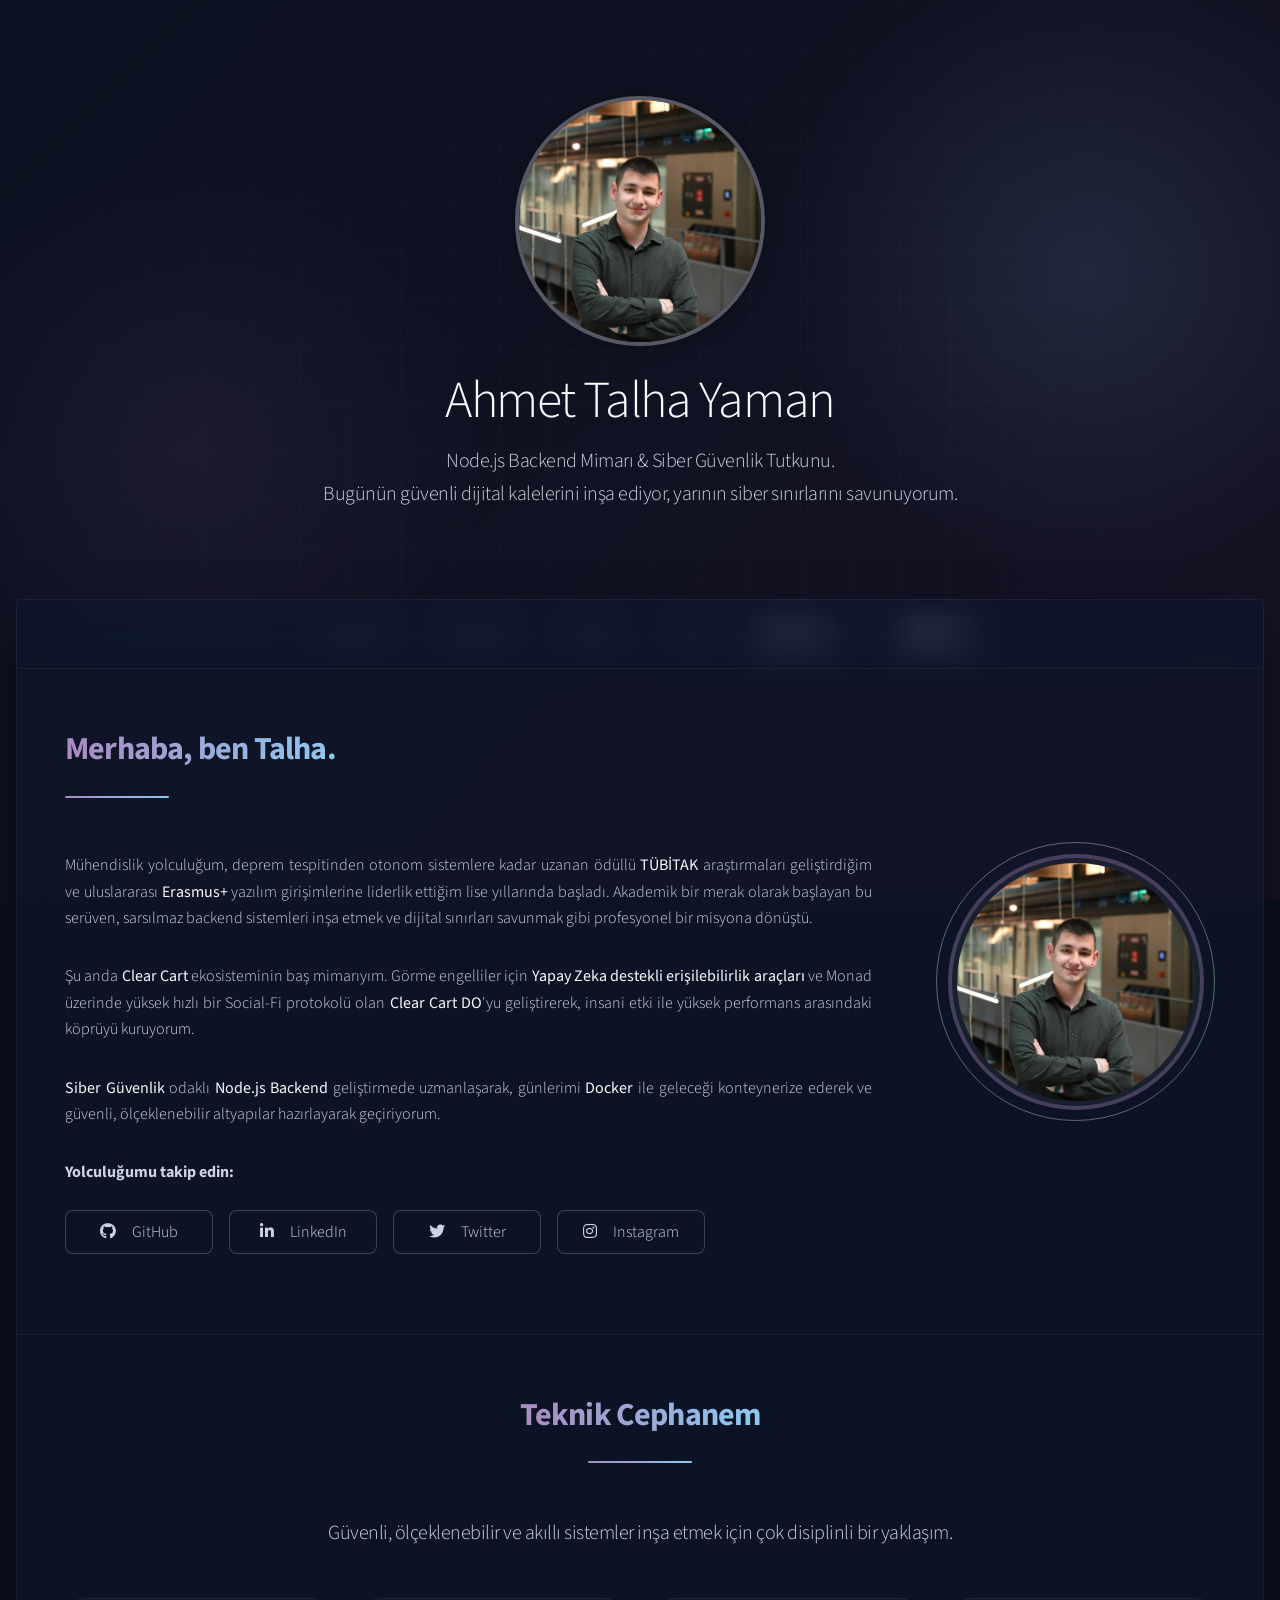
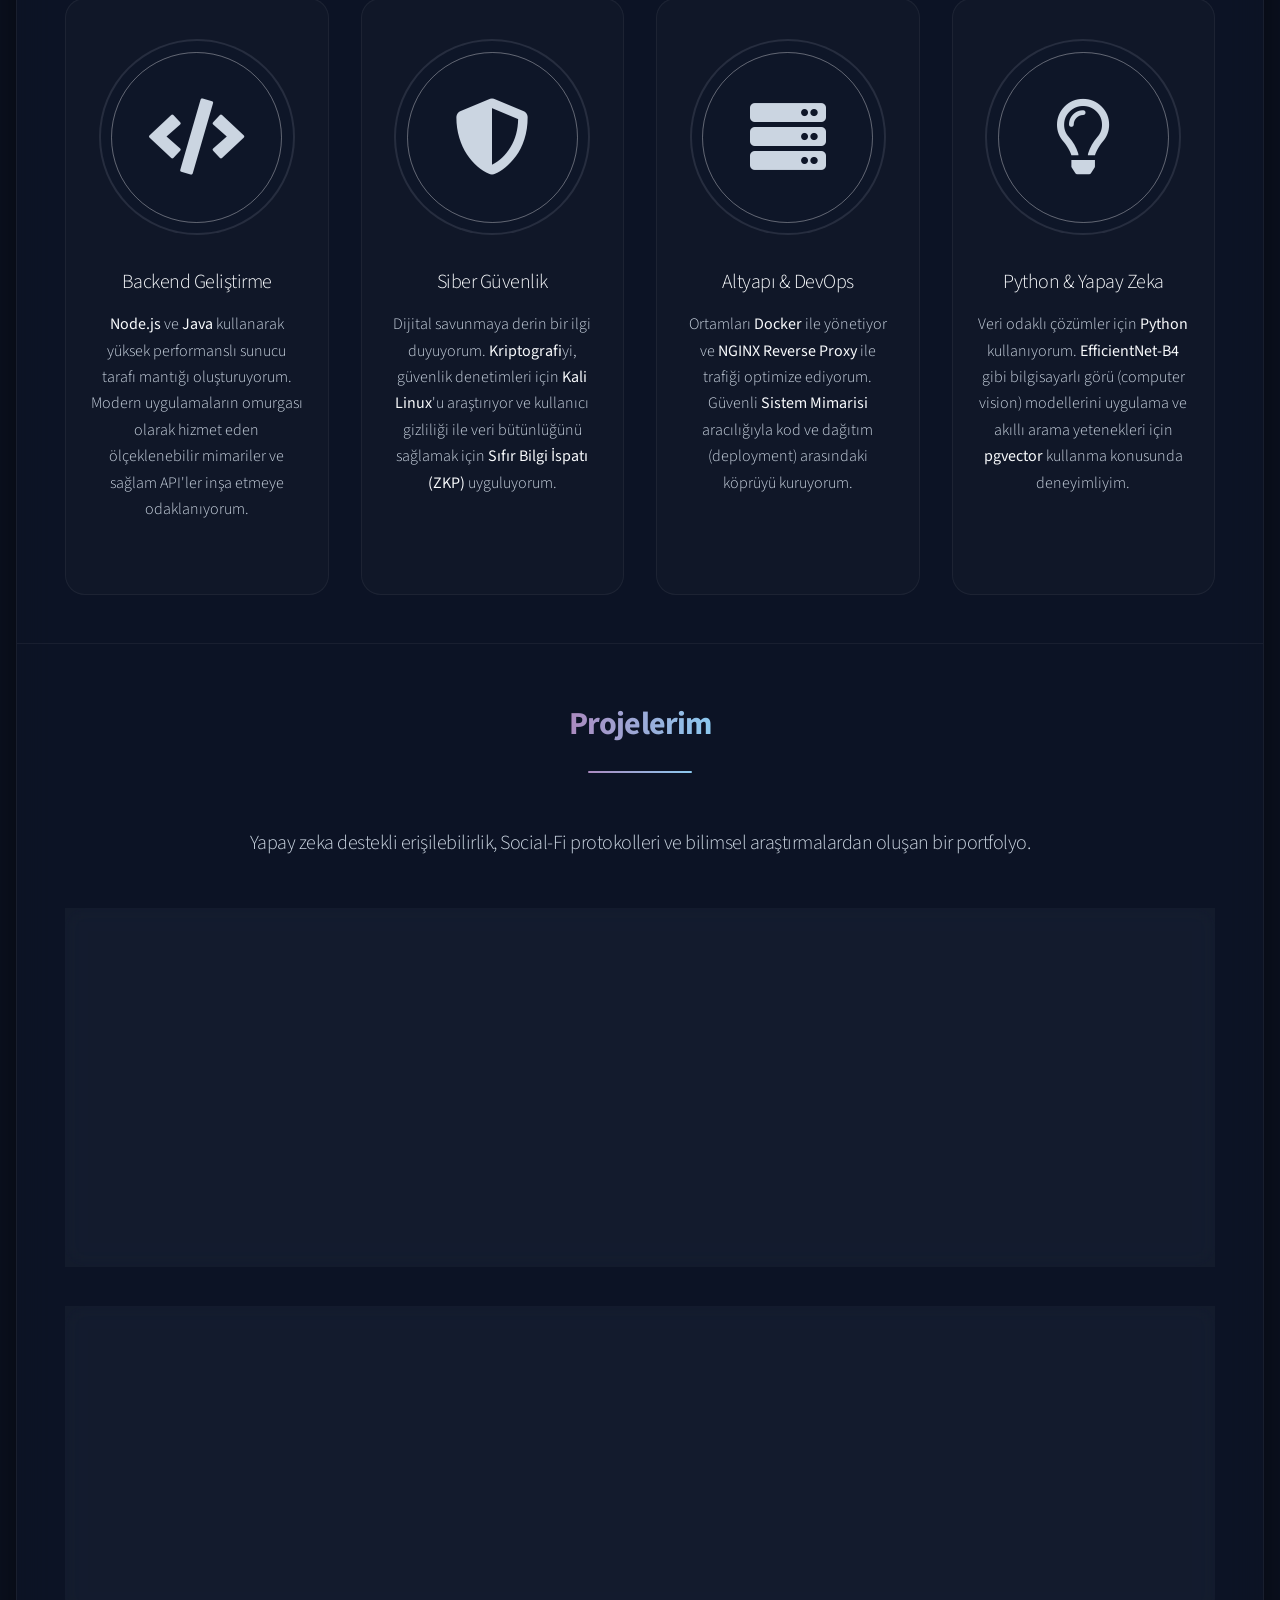
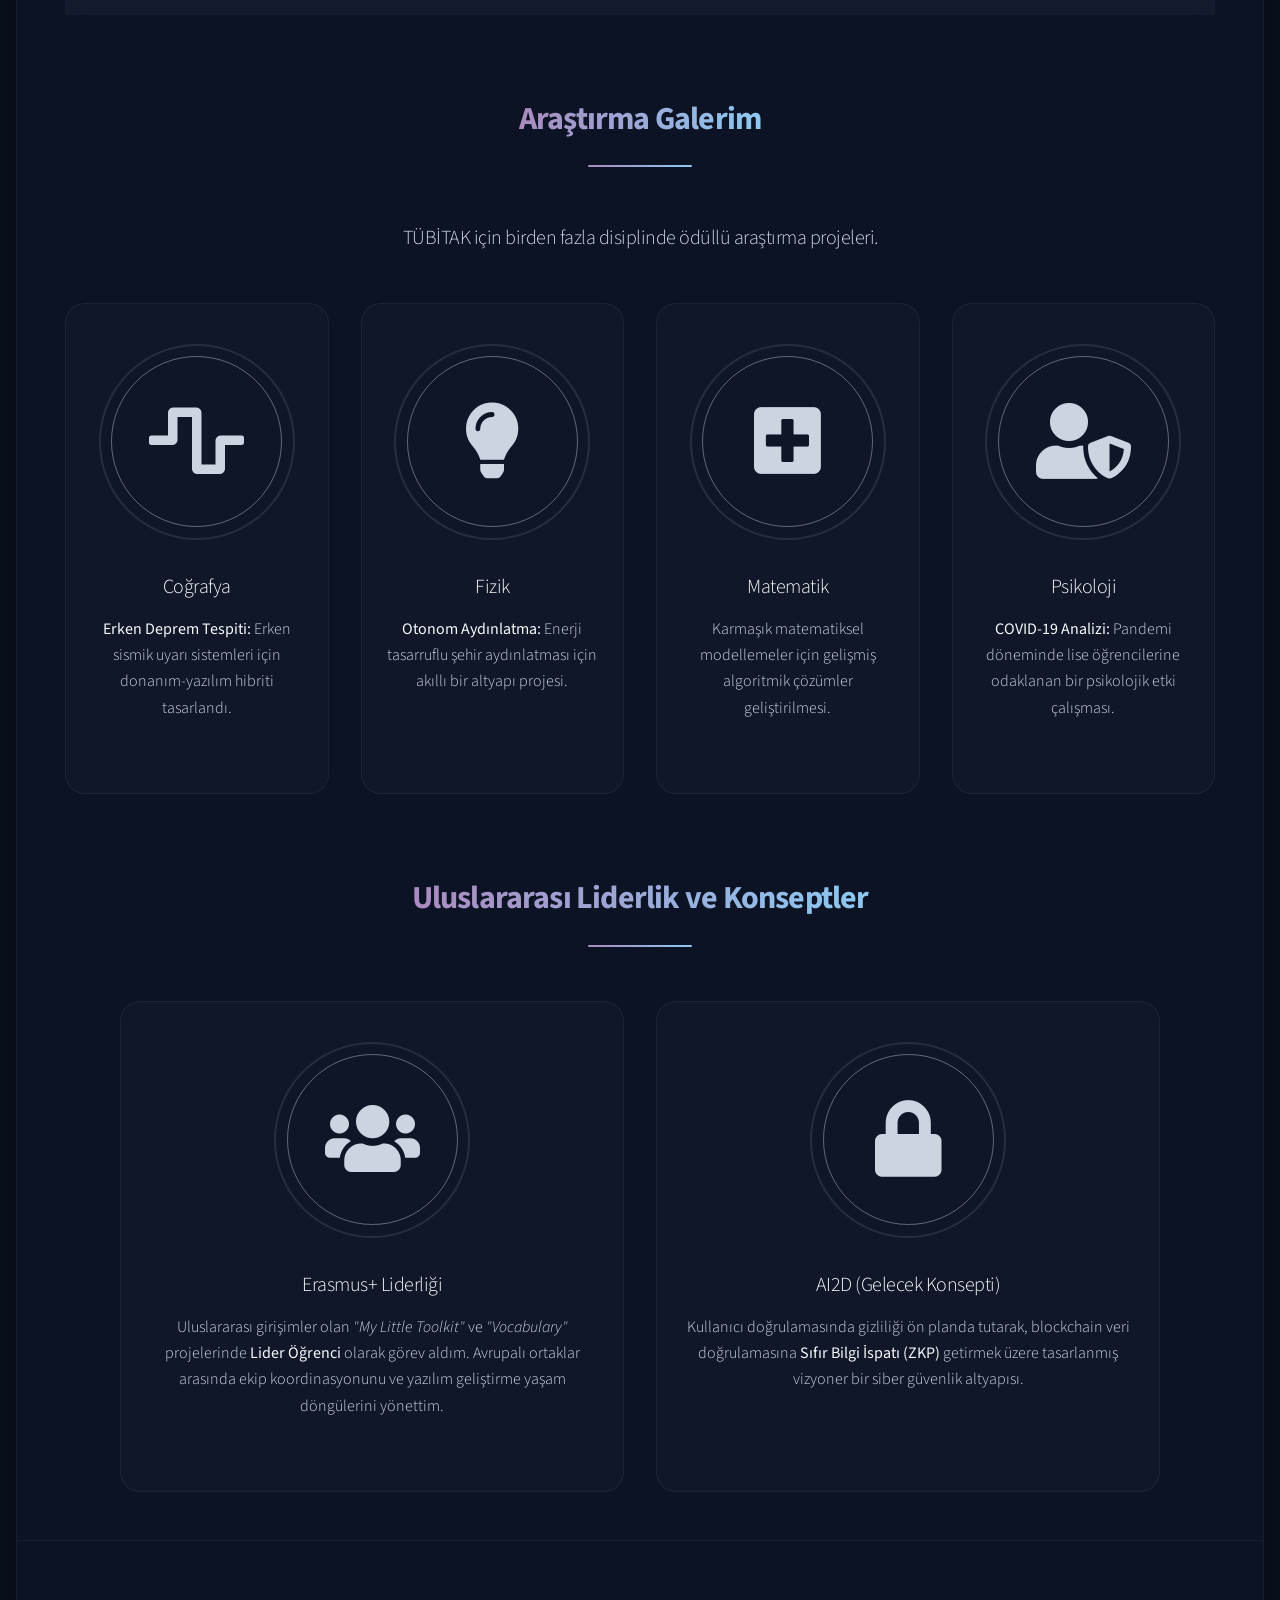
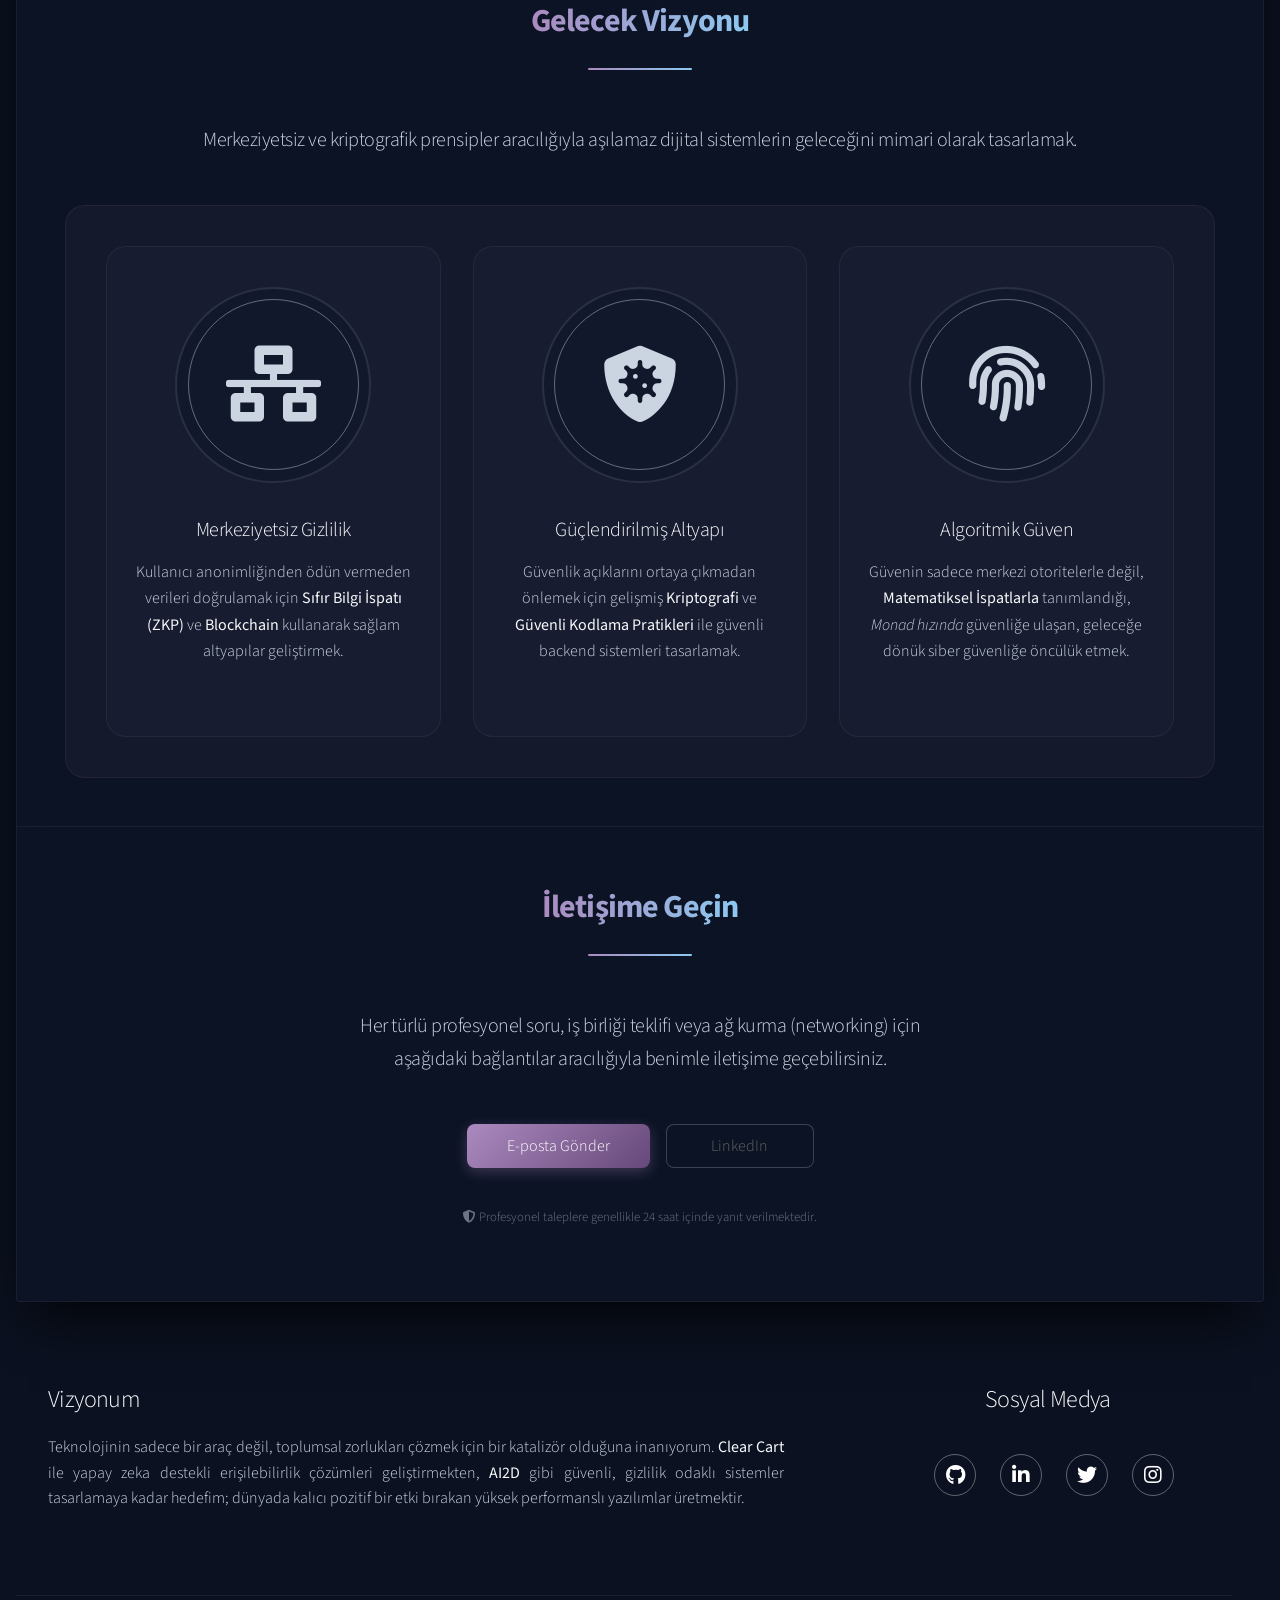
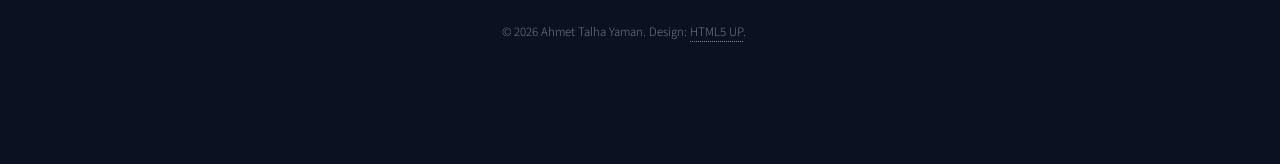
==== tr.html @ fb67709f "add: Added Turkish language option" ====
<!DOCTYPE HTML>
<html>

<head>
    <title>A. Talha Yaman | Developer Portfolyo</title>
    <meta charset="utf-8" />
    <meta name="viewport" content="width=device-width, initial-scale=1, user-scalable=no" />
    <link rel="stylesheet" href="assets/css/main.css" />
    <noscript>
        <link rel="stylesheet" href="assets/css/noscript.css" />
    </noscript>
</head>

<body class="is-preload">

    <div id="wrapper">

        <header id="header" class="alt">
            <span class="logo"><img src="images/header-photo.jpeg" alt="Ahmet Talha Yaman" /></span>
            <h1>Ahmet Talha Yaman</h1>
            <p>Node.js Backend Mimarı & Siber Güvenlik Tutkunu.<br />
                Bugünün güvenli dijital kalelerini inşa ediyor, yarının siber sınırlarını savunuyorum.</p>
        </header>

        <nav id="nav">
            <ul>
                <li><a href="#intro" class="active">Hakkımda</a></li>
                <li><a href="#skills">Yetenekler</a></li>
                <li><a href="#projects">Projeler</a></li>
                <li><a href="#vision">Vizyon</a></li>
                <li><a href="#contact">İletişim</a></li>
                <li class="lang-switch">
                    <a href="index.html" class="lang-btn"><span class="icon solid fa-globe"></span> EN</a>
                </li>
            </ul>
        </nav>

        <div id="main">

            <section id="intro" class="main">
                <div class="spotlight">
                    <div class="content">
                        <header class="major" style="margin-bottom: 0">
                            <h2>Merhaba, ben Talha.</h2>
                        </header>
                        <p>
                            Mühendislik yolculuğum, deprem tespitinden otonom sistemlere kadar uzanan ödüllü
                            <strong>TÜBİTAK</strong> araştırmaları geliştirdiğim ve uluslararası <strong>Erasmus+</strong> yazılım girişimlerine liderlik ettiğim lise yıllarında başladı. Akademik bir merak olarak başlayan bu serüven, sarsılmaz backend sistemleri inşa etmek ve dijital sınırları savunmak gibi profesyonel bir misyona dönüştü.
                        </p>
                        <p>
                            Şu anda <strong>Clear Cart</strong> ekosisteminin baş mimarıyım. Görme engelliler için <strong>Yapay Zeka destekli erişilebilirlik araçları</strong> ve Monad üzerinde yüksek hızlı bir Social-Fi protokolü olan <strong>Clear Cart DO</strong>'yu geliştirerek, insani etki ile yüksek performans arasındaki köprüyü kuruyorum.
                        </p>
                        <p>
                            <strong>Siber Güvenlik</strong> odaklı <strong>Node.js Backend</strong> geliştirmede uzmanlaşarak, günlerimi <strong>Docker</strong> ile geleceği konteynerize ederek ve güvenli, ölçeklenebilir altyapılar hazırlayarak geçiriyorum.
                        </p>
                        <p style="margin-bottom: 1.5em; font-weight: bold;">Yolculuğumu takip edin:</p>
                        <ul class="actions">
                            <li><a href="https://github.com/talhaymn7" class="button icon brands fa-github">GitHub</a>
                            </li>
                            <li><a href="https://www.linkedin.com/in/ahmet-talha-yaman-56221b182/"
                                    class="button icon brands fa-linkedin-in">LinkedIn</a></li>
                            <li><a href="https://x.com/talhaymn_7" class="button icon brands fa-twitter">Twitter</a>
                            </li>
                            <li><a href="https://www.instagram.com/talhaymn_7/"
                                    class="button icon brands fa-instagram">Instagram</a></li>
                        </ul>
                    </div>
                    <span class="image"><img src="images/header-photo.jpeg" alt="Ahmet Talha Yaman" /></span>
                </div>
            </section>

            <section id="skills" class="main special">
                <header class="major">
                    <h2>Teknik Cephanem</h2>
                    <p>Güvenli, ölçeklenebilir ve akıllı sistemler inşa etmek için çok disiplinli bir yaklaşım.</p>
                </header>
                <ul class="features">
                    <li>
                        <span class="icon solid major style1 fa-code"></span>
                        <h3>Backend Geliştirme</h3>
                        <p><strong>Node.js</strong> ve <strong>Java</strong> kullanarak yüksek performanslı sunucu tarafı mantığı oluşturuyorum. Modern uygulamaların omurgası olarak hizmet eden ölçeklenebilir mimariler ve sağlam API'ler inşa etmeye odaklanıyorum.
                        </p>
                    </li>
                    <li>
                        <span class="icon solid major style3 fa-shield-alt"></span>
                        <h3>Siber Güvenlik</h3>
                        <p>Dijital savunmaya derin bir ilgi duyuyorum. <strong>Kriptografi</strong>yi, güvenlik denetimleri için <strong>Kali Linux</strong>'u araştırıyor ve kullanıcı gizliliği ile veri bütünlüğünü sağlamak için <strong>Sıfır Bilgi İspatı (ZKP)</strong> uyguluyorum.</p>
                    </li>
                    <li>
                        <span class="icon solid major style5 fa-server"></span>
                        <h3>Altyapı & DevOps</h3>
                        <p>Ortamları <strong>Docker</strong> ile yönetiyor ve <strong>NGINX Reverse Proxy</strong> ile trafiği optimize ediyorum. Güvenli <strong>Sistem Mimarisi</strong> aracılığıyla kod ve dağıtım (deployment) arasındaki köprüyü kuruyorum.
                        </p>
                    </li>
                    <li>
                        <span class="icon major style2 fa-lightbulb"></span>
                        <h3>Python & Yapay Zeka</h3>
                        <p>Veri odaklı çözümler için <strong>Python</strong> kullanıyorum. <strong>EfficientNet-B4</strong> gibi bilgisayarlı görü (computer vision) modellerini uygulama ve akıllı arama yetenekleri için <strong>pgvector</strong> kullanma konusunda deneyimliyim.
                        </p>
                    </li>
                </ul>
            </section>

            <section id="projects" class="main special">
                <header class="major">
                    <h2>Projelerim</h2>
                    <p>Yapay zeka destekli erişilebilirlik, Social-Fi protokolleri ve bilimsel araştırmalardan oluşan bir portfolyo.</p>
                </header>

                <div
                    style="text-align: left; background: rgba(171, 138, 191, 0.1); padding: 2.5em; border-radius: 20px; margin-bottom: 2.5em; border: 1px solid #ab8abf;">

                    <div style="display: flex; align-items: center; margin-bottom: 1.5em;">
                        <img src="images/clear-cart-logo.png" alt="Clear Cart Logo"
                            style="width: 65px; height: 65px; margin-right: 20px; border-radius: 12px; object-fit: contain;">
                        <h3 style="color: #ab8abf; font-size: 1.8em; margin: 0; line-height: 1.2;">Clear Cart </h3>
                    </div>

                    <p><strong>Bağımsız Alışverişi Güçlendiriyor:</strong> Görme engelliler ve gıda alerjisi olan bireyler için tasarlanmış bir mobil platform. <strong>EfficientNet-B4</strong> ve <strong>pgvector</strong> kullanan Clear Cart, kullanıcıların kameraları aracılığıyla ürünleri tanımlamasına ve alerjenleri gerçek zamanlı olarak tespit etmesine olanak tanır.
                    </p>

                    <p><em>Temel Teknolojiler:</em> Python (Görüntü İşleme Hattı), PostgreSQL (pgvector), WCAG 2.1 Erişilebilirlik Standartları.</p>

                    <ul class="actions">
                        <li>
                            <a href="https://clearcart.com.tr/en" class="button primary small" style="background-color: #ab8abf !important; 
                  color: #ffffff !important; 
                  box-shadow: 0 4px 14px 0 rgba(171, 138, 191, 0.39) !important; 
                  border: none !important; 
                  font-weight: bold !important;">
                                Web Sitesini Ziyaret Et
                            </a>
                        </li>

                        <li>
                            <span class="button small disabled" style="background-color: #67487a !important; 
                     color: #ffffff !important; 
                     opacity: 1 !important; 
                     cursor: default !important; 
                     border: none !important;">
                                MVP Aşamasında
                            </span>
                        </li>
                    </ul>
                </div>

                <div
                    style="text-align: left; background: rgba(140, 201, 240, 0.08); padding: 2.5em; border-radius: 20px; margin-bottom: 3em; border: 1px solid #8cc9f0;">

                    <div style="display: flex; align-items: center; margin-bottom: 1.5em;">
                        <span class="icon solid fa-shopping-cart"
                            style="font-size: 1.8em; color: #8cc9f0; margin-right: 20px;"></span>
                        <h3 style="color: #636363; font-size: 1.6em; margin: 0; line-height: 1.2;">Clear Cart DO
                            (Social-Fi Protokolü)</h3>
                    </div>

                    <p><strong>"Çok Oyunculu" Finans Çözümü:</strong> Grup yemekleri için sipariş protokollerini yeniden tanımlayan bir konsept proje. Gerçek zamanlı senkronizasyon için <strong>Firebase</strong> ve <strong>Node.js</strong> kullanarak, gruptaki her üyenin kendi sepetini yönetmesine ve <strong>Monad hızında</strong> bireysel olarak ödeme yapmasına olanak tanır. Artık hesap bölme derdine son.
                    </p>

                    <ul class="actions special" style="margin-top: 2em;">
                        <li>
                            <span class="button small" style="border-color: #8cc9f0 !important; 
                     color: #ccdde7 !important; 
                     cursor: default !important;
                     box-shadow: none !important;
                     background: #3e1094 !important">
                                Node.js
                            </span>
                        </li>
                        <li>
                            <span class="button small" style="border-color: #8cc9f0 !important; 
                     color: #ccdde7 !important; 
                     cursor: default !important;
                     box-shadow: none !important;
                     background: #3e1094 !important">
                                Firebase
                            </span>
                        </li>
                        <li>
                            <span class="button small" style="border-color: #8cc9f0 !important; 
                   color: #ccdde7 !important; 
                     cursor: default !important;
                     box-shadow: none !important;
                     background: #3e1094 !important">
                                Monad Konsepti
                            </span>
                        </li>
                    </ul>
                </div>

                <header class="major" style="margin-top: 4em;">
                    <h2>Araştırma Galerim</h2>
                    <p>TÜBİTAK için birden fazla disiplinde ödüllü araştırma projeleri.</p>
                </header>
                <ul class="features" style="margin-bottom: 4em;">
                    <li>
                        <span class="icon solid major style1 fa-wave-square"></span>
                        <h3>Coğrafya</h3>
                        <p><strong>Erken Deprem Tespiti:</strong> Erken sismik uyarı sistemleri için donanım-yazılım hibriti tasarlandı.</p>
                    </li>
                    <li>
                        <span class="icon solid major style2 fa-lightbulb"></span>
                        <h3>Fizik</h3>
                        <p><strong>Otonom Aydınlatma:</strong> Enerji tasarruflu şehir aydınlatması için akıllı bir altyapı projesi.</p>
                    </li>
                    <li>
                        <span class="icon solid major style3 fa-plus-square"></span>
                        <h3>Matematik</h3>
                        <p>Karmaşık matematiksel modellemeler için gelişmiş algoritmik çözümler geliştirilmesi.</p>
                    </li>
                    <li>
                        <span class="icon solid major style4 fa-user-shield"></span>
                        <h3>Psikoloji</h3>
                        <p><strong>COVID-19 Analizi:</strong> Pandemi döneminde lise öğrencilerine odaklanan bir psikolojik etki çalışması.</p>
                    </li>
                </ul>

                <header class="major" style="margin-top: 4em; margin-bottom: 0">
                    <h2>Uluslararası Liderlik ve Konseptler</h2>
                </header>

                <ul class="features" id="leadership-grid">
                    <li>
                        <span class="icon solid major style5 fa-users"></span>
                        <h3>Erasmus+ Liderliği</h3>
                        <p style="text-align: justify;">Uluslararası girişimler olan <em>"My Little Toolkit"</em> ve <em>"Vocabulary"</em> projelerinde <strong>Lider Öğrenci</strong> olarak görev aldım. Avrupalı ortaklar arasında ekip koordinasyonunu ve yazılım geliştirme yaşam döngülerini yönettim.</p>
                    </li>

                    <li>
                        <span class="icon solid major style1 fa-lock"></span>
                        <h3>AI2D (Gelecek Konsepti)</h3>
                        <p style="text-align: justify;">Kullanıcı doğrulamasında gizliliği ön planda tutarak, blockchain veri doğrulamasına <strong>Sıfır Bilgi İspatı (ZKP)</strong> getirmek üzere tasarlanmış vizyoner bir siber güvenlik altyapısı.
                        </p>
                    </li>
                </ul>
            </section>

            <section id="vision" class="main special">
                <header class="major">
                    <h2>Gelecek Vizyonu</h2>
                    <p>Merkeziyetsiz ve kriptografik prensipler aracılığıyla aşılamaz dijital sistemlerin geleceğini mimari olarak tasarlamak.</p>
                </header>

                <div
                    style="text-align: center; background: rgba(171, 138, 191, 0.05); padding: 2.5em; border-radius: 20px; border: 1px solid rgba(171, 138, 191, 0.1);">
                    <ul class="features">
                        <li>
                            <span class="icon solid major style1 fa-network-wired"></span>
                            <h3>Merkeziyetsiz Gizlilik</h3>
                            <p>Kullanıcı anonimliğinden ödün vermeden verileri doğrulamak için <strong>Sıfır Bilgi İspatı (ZKP)</strong> ve <strong>Blockchain</strong> kullanarak sağlam altyapılar geliştirmek.
                            </p>
                        </li>

                        <li>
                            <span class="icon solid major style3 fa-shield-virus"></span>
                            <h3>Güçlendirilmiş Altyapı</h3>
                            <p>Güvenlik açıklarını ortaya çıkmadan önlemek için gelişmiş <strong>Kriptografi</strong> ve <strong>Güvenli Kodlama Pratikleri</strong> ile güvenli backend sistemleri tasarlamak.
                            </p>
                        </li>

                        <li>
                            <span class="icon solid major style5 fa-fingerprint"></span>
                            <h3>Algoritmik Güven</h3>
                            <p>Güvenin sadece merkezi otoritelerle değil, <strong>Matematiksel İspatlarla</strong> tanımlandığı, <em>Monad hızında</em> güvenliğe ulaşan, geleceğe dönük siber güvenliğe öncülük etmek.</p>
                        </li>
                    </ul>
                </div>
            </section>


            <section id="contact" class="main special" style="text-align: center;">
                <header class="major">
                    <h2 style="text-align: center;">İletişime Geçin</h2>
                    <p style="text-align: center; margin-left: auto; margin-right: auto; max-width: 800px;">
                        Her türlü profesyonel soru, iş birliği teklifi veya ağ kurma (networking) için <br />
                        aşağıdaki bağlantılar aracılığıyla benimle iletişime geçebilirsiniz.
                    </p>
                </header>

                <footer class="major">
                    <ul class="actions special">
                        <li>
                            <a href="mailto:ahmettalhamyn@gmail.com" class="button primary" style="background-color: #ab8abf !important; 
                          color: #ffffff !important; 
                          box-shadow: 0 4px 14px 0 rgba(171, 138, 191, 0.3) !important; 
                          border: none !important;
                          padding: 0 2.5em !important;">
                                E-posta Gönder
                            </a>
                        </li>
                        <li>
                            <a href="https://linkedin.com/in/ahmet-talha-yaman-56221b182/" class="button"
                                style="padding: 0 2.5em !important; border-color: #636363 !important; color: #636363 !important;">
                                LinkedIn
                            </a>
                        </li>
                    </ul>
                </footer>

                <p style="font-size: 0.8em; margin-top: 3em; opacity: 0.5; text-align: center; width: 100%;">
                    <i class="icon solid fa-shield-alt"></i> Profesyonel taleplere genellikle 24 saat içinde yanıt verilmektedir.
                </p>
            </section>

        </div>

        <footer id="footer"
            style="display: flex; flex-wrap: wrap; justify-content: space-between; align-items: flex-start; padding: 5em 2em 3em 2em; text-align: left;">

            <section style="flex: 2; min-width: 300px; margin-right: 3em; margin-bottom: 2em;">
                <h2 style="text-align: left;">Vizyonum</h2>
                <p style="text-align: justify !important; margin: 0; line-height: 1.6;">
                    Teknolojinin sadece bir araç değil, toplumsal zorlukları çözmek için bir katalizör olduğuna inanıyorum. <strong>Clear Cart</strong> ile yapay zeka destekli erişilebilirlik çözümleri geliştirmekten, <strong>AI2D</strong> gibi güvenli, gizlilik odaklı sistemler tasarlamaya kadar hedefim; dünyada kalıcı pozitif bir etki bırakan yüksek performanslı yazılımlar üretmektir.
                </p>
            </section>

            <section style="flex: 1; min-width: 250px; text-align: center; margin-bottom: 2em;">
                <h2 style="margin-bottom: 1.5em;">Sosyal Medya</h2>
                <ul class="icons"
                    style="display: flex; justify-content: center; padding: 0; list-style: none; margin: 0;">
                    <li style="padding: 0 0.75em;"><a href="https://github.com/talhaymn7"
                            class="icon brands fa-github alt" target="_blank"><span class="label">GitHub</span></a></li>
                    <li style="padding: 0 0.75em;"><a href="https://linkedin.com/in/ahmet-talha-yaman-56221b182/"
                            class="icon brands fa-linkedin-in alt" target="_blank"><span
                                class="label">LinkedIn</span></a></li>
                    <li style="padding: 0 0.75em;"><a href="https://x.com/talhaymn_7" class="icon brands fa-twitter alt"
                            target="_blank"><span class="label">Twitter</span></a></li>
                    <li style="padding: 0 0.75em;"><a href="https://www.instagram.com/talhaymn_7/"
                            class="icon brands fa-instagram alt" target="_blank"><span
                                class="label">Instagram</span></a></li>
                </ul>
            </section>

            <p class="copyright"
                style="width: 100%; text-align: center; margin-top: 4em; border-top: 1px solid rgba(255,255,255,0.1); padding-top: 2em; opacity: 0.6; font-size: 0.8em;">
                &copy; 2026 Ahmet Talha Yaman. Design: <a href="https://html5up.net">HTML5 UP</a>.
            </p>
        </footer>

    </div>

    <script src="assets/js/jquery.min.js"></script>
    <script src="assets/js/jquery.scrollex.min.js"></script>
    <script src="assets/js/jquery.scrolly.min.js"></script>
    <script src="assets/js/browser.min.js"></script>
    <script src="assets/js/breakpoints.min.js"></script>
    <script src="assets/js/util.js"></script>
    <script src="assets/js/main.js"></script>

</body>

</html>
---- assets/css/main.css ----
@import url(fontawesome-all.min.css);
@import 'https://fonts.googleapis.com/css?family=Source+Sans+Pro:300,400';

/*
	Stellar by HTML5 UP
	html5up.net | @ajlkn
	Free for personal and commercial use under the CCA 3.0 license (html5up.net/license)
*/

/* Header Profil Fotoğrafı Düzenlemesi */
#header .logo img {
	width: 250px;
	height: 250px;
	border-radius: 50%;
	object-fit: cover;
	border: 4px solid rgba(255, 255, 255, 0.3);
	box-shadow: 0 0 20px rgba(0, 0, 0, 0.2);
	transition: transform 0.3s ease;
}

#header .logo img:hover {
	transform: scale(1.05);
}

#header .logo {
	background: none !important;
	border: none !important;
	cursor: default;
}

html,
body,
div,
span,
applet,
object,
iframe,
h1,
h2,
h3,
h4,
h5,
h6,
p,
blockquote,
pre,
a,
abbr,
acronym,
address,
big,
cite,
code,
del,
dfn,
em,
img,
ins,
kbd,
q,
s,
samp,
small,
strike,
strong,
sub,
sup,
tt,
var,
b,
u,
i,
center,
dl,
dt,
dd,
ol,
ul,
li,
fieldset,
form,
label,
legend,
table,
caption,
tbody,
tfoot,
thead,
tr,
th,
td,
article,
aside,
canvas,
details,
embed,
figure,
figcaption,
footer,
header,
hgroup,
menu,
nav,
output,
ruby,
section,
summary,
time,
mark,
audio,
video {
	margin: 0;
	padding: 0;
	border: 0;
	font-size: 100%;
	font: inherit;
	vertical-align: baseline;
}

article,
aside,
details,
figcaption,
figure,
footer,
header,
hgroup,
menu,
nav,
section {
	display: block;
}

body {
	line-height: 1;
}

ol,
ul {
	list-style: none;
}

blockquote,
q {
	quotes: none;
}

blockquote:before,
blockquote:after,
q:before,
q:after {
	content: '';
	content: none;
}

table {
	border-collapse: collapse;
	border-spacing: 0;
}

body {
	-webkit-text-size-adjust: none;
}

mark {
	background-color: transparent;
	color: inherit;
}

input::-moz-focus-inner {
	border: 0;
	padding: 0;
}

input,
select,
textarea {
	-moz-appearance: none;
	-webkit-appearance: none;
	-ms-appearance: none;
	appearance: none;
}

@-ms-viewport {
	width: device-width;
}

body {
	-ms-overflow-style: scrollbar;
}

@media screen and (max-width: 480px) {

	html,
	body {
		min-width: 320px;
	}
}

html {
	box-sizing: border-box;
}

*,
*:before,
*:after {
	box-sizing: inherit;
}

body.is-preload *,
body.is-preload *:before,
body.is-preload *:after {
	-moz-animation: none !important;
	-webkit-animation: none !important;
	-ms-animation: none !important;
	animation: none !important;
	-moz-transition: none !important;
	-webkit-transition: none !important;
	-ms-transition: none !important;
	transition: none !important;
}

body,
input,
select,
textarea {
	font-family: "Source Sans Pro", Helvetica, sans-serif;
	font-size: 17pt;
	font-weight: 300;
	line-height: 1.65;
}

@media screen and (max-width: 1680px) {

	body,
	input,
	select,
	textarea {
		font-size: 14pt;
	}
}

@media screen and (max-width: 1280px) {

	body,
	input,
	select,
	textarea {
		font-size: 12pt;
	}
}

@media screen and (max-width: 360px) {

	body,
	input,
	select,
	textarea {
		font-size: 11pt;
	}
}

a {
	-moz-transition: color 0.2s ease, border-bottom 0.2s ease;
	-webkit-transition: color 0.2s ease, border-bottom 0.2s ease;
	-ms-transition: color 0.2s ease, border-bottom 0.2s ease;
	transition: color 0.2s ease, border-bottom 0.2s ease;
	text-decoration: none;
	border-bottom: dotted 1px;
	color: inherit;
}

a:hover {
	border-bottom-color: transparent;
}

strong,
b {
	font-weight: 400;
}

em,
i {
	font-style: italic;
}

p {
	margin: 0 0 2em 0;
}

h1,
h2,
h3,
h4,
h5,
h6 {
	font-weight: 300;
	line-height: 1.5;
	margin: 0 0 0.7em 0;
	letter-spacing: -0.025em;
}

h1 a,
h2 a,
h3 a,
h4 a,
h5 a,
h6 a {
	color: inherit;
	text-decoration: none;
}

h1 {
	font-size: 2.5em;
	line-height: 1.2;
}

h2 {
	font-size: 1.5em;
}

h3 {
	font-size: 1.25em;
}

h4 {
	font-size: 1.1em;
}

h5 {
	font-size: 0.9em;
}

h6 {
	font-size: 0.7em;
}

sub {
	font-size: 0.8em;
	position: relative;
	top: 0.5em;
}

sup {
	font-size: 0.8em;
	position: relative;
	top: -0.5em;
}

blockquote {
	border-left: solid 4px;
	font-style: italic;
	margin: 0 0 2em 0;
	padding: 0.5em 0 0.5em 2em;
}

code {
	border-radius: 8px;
	border: solid 1px;
	font-family: "Courier New", monospace;
	font-size: 0.9em;
	margin: 0 0.25em;
	padding: 0.25em 0.65em;
}

pre {
	-webkit-overflow-scrolling: touch;
	font-family: "Courier New", monospace;
	font-size: 0.9em;
	margin: 0 0 2em 0;
}

pre code {
	display: block;
	line-height: 1.75;
	padding: 1em 1.5em;
	overflow-x: auto;
}

hr {
	border: 0;
	border-bottom: solid 1px;
	margin: 2em 0;
}

hr.major {
	margin: 3em 0;
}

.align-left {
	text-align: left;
}

.align-center {
	text-align: center;
}

.align-right {
	text-align: right;
}

/* Box */
.box {
	border-radius: 8px;
	border: solid;
	margin-bottom: 2em;
	padding: 1.5em;
	border-color: rgba(255, 255, 255, 0.35);
}

.box> :last-child,
.box> :last-child> :last-child,
.box> :last-child> :last-child> :last-child {
	margin-bottom: 0;
}

.box.alt {
	border: 0;
	border-radius: 0;
	padding: 0;
}

/* Button */
input[type="submit"],
input[type="reset"],
input[type="button"],
button,
.button {
	-moz-appearance: none;
	-webkit-appearance: none;
	-ms-appearance: none;
	appearance: none;
	-moz-transition: background-color 0.2s ease-in-out, color 0.2s ease-in-out;
	-webkit-transition: background-color 0.2s ease-in-out, color 0.2s ease-in-out;
	-ms-transition: background-color 0.2s ease-in-out, color 0.2s ease-in-out;
	transition: background-color 0.2s ease-in-out, color 0.2s ease-in-out;
	border-radius: 8px;
	border: 0;
	cursor: pointer;
	display: inline-block;
	font-weight: 300;
	height: 2.75em;
	line-height: 2.75em;
	min-width: 9.25em;
	padding: 0 1.5em;
	text-align: center;
	text-decoration: none;
	white-space: nowrap;
	background-color: transparent;
	box-shadow: inset 0 0 0 1px rgba(255, 255, 255, 0.35);
	color: #ffffff !important;
}

input[type="submit"]:hover,
input[type="reset"]:hover,
input[type="button"]:hover,
button:hover,
.button:hover {
	background-color: rgba(255, 255, 255, 0.075);
}

input[type="submit"]:active,
input[type="reset"]:active,
input[type="button"]:active,
button:active,
.button:active {
	background-color: rgba(255, 255, 255, 0.2);
}

/* Form */
form {
	margin: 0 0 2em 0;
}

label {
	display: block;
	font-size: 0.9em;
	font-weight: 400;
	margin: 0 0 1em 0;
	color: #ffffff;
}

input[type="text"],
input[type="password"],
input[type="email"],
select,
textarea {
	-moz-appearance: none;
	-webkit-appearance: none;
	-ms-appearance: none;
	appearance: none;
	border-radius: 8px;
	border: solid 1px;
	color: inherit;
	display: block;
	outline: 0;
	padding: 0 1em;
	text-decoration: none;
	width: 100%;
	background-color: rgba(255, 255, 255, 0.075);
	border-color: rgba(255, 255, 255, 0.35);
	height: 2.75em;
}

textarea {
	padding: 0.75em 1em;
}

input[type="text"]:focus,
input[type="password"]:focus,
input[type="email"]:focus,
select:focus,
textarea:focus {
	border-color: #8cc9f0;
	box-shadow: 0 0 0 1px #8cc9f0;
}

::-webkit-input-placeholder {
	color: rgba(255, 255, 255, 0.5) !important;
	opacity: 1.0;
}

:-moz-placeholder {
	color: rgba(255, 255, 255, 0.5) !important;
	opacity: 1.0;
}

::-moz-placeholder {
	color: rgba(255, 255, 255, 0.5) !important;
	opacity: 1.0;
}

:-ms-input-placeholder {
	color: rgba(255, 255, 255, 0.5) !important;
	opacity: 1.0;
}

/* Icon */
.icon {
	text-decoration: none;
	border-bottom: none;
	position: relative;
}

.icon:before {
	-moz-osx-font-smoothing: grayscale;
	-webkit-font-smoothing: antialiased;
	display: inline-block;
	font-style: normal;
	font-variant: normal;
	text-rendering: auto;
	line-height: 1;
	text-transform: none !important;
	font-family: 'Font Awesome 5 Free';
	font-weight: 400;
}

.icon>.label {
	display: none;
}

.icon.solid:before {
	font-weight: 900;
}

.icon.brands:before {
	font-family: 'Font Awesome 5 Brands';
}

.icon.major {
	border: solid 1px rgba(255, 255, 255, 0.35);
	display: inline-block;
	border-radius: 100%;
	padding: 0.65em;
	margin: 0 0 2em 0;
	cursor: default;
}

.icon.major:before {
	display: inline-block;
	font-size: 6.25rem;
	width: 2.25em;
	height: 2.25em;
	line-height: 2.2em;
	border-radius: 100%;
	border: solid 1px rgba(255, 255, 255, 0.35);
	text-align: center;
}

@media screen and (max-width: 1680px) {
	.icon.major:before {
		font-size: 5.5rem;
	}
}

@media screen and (max-width: 1280px) {
	.icon.major:before {
		font-size: 4.75rem;
	}
}

.icon.alt {
	display: inline-block;
	border: solid 1px rgba(255, 255, 255, 0.35);
	border-radius: 100%;
	color: #ffffff;
}

.icon.alt:before {
	display: block;
	font-size: 1.25em;
	width: 2em;
	height: 2em;
	text-align: center;
	line-height: 2em;
}

.icon.alt:hover {
	background-color: rgba(255, 255, 255, 0.075);
}

.icon.alt:active {
	background-color: rgba(255, 255, 255, 0.2);
}

/* Image */
.image {
	border-radius: 8px;
	border: 0;
	display: inline-block;
	position: relative;
}

.image img {
	border-radius: 8px;
	display: block;
}

.image.fit {
	display: block;
	margin: 0 0 2em 0;
	width: 100%;
}

.image.fit img {
	width: 100%;
}

.image.main {
	display: block;
	margin: 0 0 3em 0;
	width: 100%;
}

.image.main img {
	width: 100%;
}

/* Actions */
ul.actions {
	display: flex;
	cursor: default;
	list-style: none;
	margin-left: -1em;
	padding-left: 0;
}

ul.actions li {
	padding: 0 0 0 1em;
	vertical-align: middle;
}

ul.actions.special {
	justify-content: center;
	width: 100%;
	margin-left: 0;
}

ul.actions.special li:first-child {
	padding-left: 0;
}

@media screen and (max-width: 480px) {
	ul.actions:not(.fixed) {
		flex-direction: column;
		margin-left: 0;
		width: 100% !important;
	}

	ul.actions:not(.fixed) li {
		padding: 1em 0 0 0;
		text-align: center;
		width: 100%;
	}

	ul.actions:not(.fixed) li:first-child {
		padding-top: 0;
	}

	ul.actions:not(.fixed) li .button {
		width: 100%;
	}
}

/* Icons */
ul.icons {
	cursor: default;
	list-style: none;
	padding-left: 0;
}

ul.icons li {
	display: inline-block;
	padding: 0 0.65em 0 0;
}

ul.icons li:last-child {
	padding-right: 0 !important;
}

/* Section/Article */
section.special,
article.special {
	text-align: center;
}

header.major {
	margin-bottom: 3em;
}

header.major h2 {
	font-size: 2em;
}

header.major h2:after {
	display: block;
	content: '';
	width: 3.25em;
	height: 2px;
	margin: 0.7em 0 1em 0;
	border-radius: 2px;
	background-color: rgba(255, 255, 255, 0.35);
}

section.special header.major h2:after,
article.special header.major h2:after {
	margin-left: auto;
	margin-right: auto;
}

header.major p {
	font-size: 1.25em;
	letter-spacing: -0.025em;
}

footer.major {
	margin-top: 3em;
}

/* Spotlight */
.spotlight {
	display: flex;
	align-items: center;
	margin: 0 0 2em 0;
}

.spotlight .content {
	flex: 1;
}

.spotlight .content> :last-child {
	margin-bottom: 0;
}

.spotlight .content header.major {
	margin: 0 0 2em 0;
}

.spotlight .image {
	display: inline-block;
	margin-left: 4em;
	padding: 0.65em;
	border-radius: 100%;
	border: solid 1px rgba(255, 255, 255, 0.35);
}

.spotlight .image img {
	display: block;
	border-radius: 100%;
	width: 16em;
}

@media screen and (max-width: 980px) {
	.spotlight {
		flex-direction: column-reverse;
		text-align: center;
	}

	.spotlight .content {
		flex: 0 1 auto;
		width: 100%;
	}

	.spotlight .content header.major h2:after {
		margin-left: auto;
		margin-right: auto;
	}

	.spotlight .image {
		flex: 0 1 auto;
		margin-left: 0;
		margin-bottom: 2em;
	}
}

/* Header */
#header {
	padding: 5em 5em 1em 5em;
	text-align: center;
}

#header h1 {
	margin: 0 0 0.25em 0;
}

#header p {
	font-size: 1.25em;
	letter-spacing: -0.025em;
}

#header.alt {
	padding: 7em 5em 4em 5em;
}

#header.alt h1 {
	font-size: 3.25em;
}

#header.alt>* {
	transition: opacity 3s ease;
	transition-delay: 0.5s;
	opacity: 1;
}

#header.alt .logo {
	transition: opacity 1.25s ease, transform 0.5s ease;
	display: block;
	margin: 0 0 1.5em 0;
}

#header.alt .logo img {
	display: block;
	margin: 0 auto;
	max-width: 75%;
}

@media screen and (max-width: 1280px) {
	#header {
		padding: 4em 4em 0.1em 4em;
	}

	#header.alt {
		padding: 6em 4em 3em 4em;
	}
}

@media screen and (max-width: 980px) {
	#header {
		padding: 4em 3em 0.1em 3em;
	}

	#header.alt {
		padding: 5em 3em 2em 3em;
	}
}

@media screen and (max-width: 480px) {
	#header {
		padding: 3em 1.5em 0.1em 1.5em;
	}

	#header.alt {
		padding: 4em 1.5em 1em 1.5em;
	}
}

body.is-preload #header.alt>* {
	opacity: 0;
}

body.is-preload #header.alt .logo {
	transform: scale(0.8) rotate(-30deg);
}

/* Nav */
#nav {
	transition: background-color 0.2s ease, border-top-left-radius 0.2s ease, border-top-right-radius 0.2s ease, padding 0.2s ease;
	position: absolute;
	width: 64em;
	max-width: calc(100% - 4em);
	padding: 1em;
	border-top-left-radius: 0.25em;
	border-top-right-radius: 0.25em;
	cursor: default;
	text-align: center;
}

#nav+#main {
	padding-top: 4.25em;
}

#nav ul {
	margin: 0;
	padding: 0;
	list-style: none;
}

#nav ul li {
	transition: margin 0.2s ease;
	display: inline-block;
	margin: 0 0.35em;
	padding: 0;
	vertical-align: middle;
}

#nav ul li a {
	transition: font-size 0.2s ease;
	display: inline-block;
	height: 2.25em;
	line-height: 2.25em;
	padding: 0 1.25em;
	border: 0;
	border-radius: 8px;
	box-shadow: inset 0 0 0 1px transparent;
}

#nav.alt {
	position: fixed;
	top: 0;
	padding: 0.5em 1em;
	border-top-left-radius: 0;
	border-top-right-radius: 0;
	z-index: 10000;
}

#nav.alt ul li {
	margin: 0 0.175em;
}

#nav.alt ul li a {
	font-size: 0.9em;
}

/* Main */
#main {
	border-radius: 0.25em;
}

#main>.main {
	padding: 5em 5em 3em 5em;
}

@media screen and (max-width: 1280px) {
	#main>.main {
		padding: 4em 4em 2em 4em;
	}
}

@media screen and (max-width: 980px) {
	#main>.main {
		padding: 4em 3em 2em 3em;
	}
}

@media screen and (max-width: 480px) {
	#main>.main {
		padding: 3em 1.5em 1em 1.5em;
	}
}

@media screen and (max-width: 360px) {
	#main {
		border-radius: 0;
	}

	#main>.main {
		padding: 2.5em 1em 0.5em 1em;
	}
}

/* Footer */
#footer {
	display: flex;
	flex-wrap: wrap;
	padding: 5em 5em 3em 5em;
	width: calc(100% + 2em);
	margin: 0 0 3em -2em;
}

#footer>* {
	width: calc(50% - 2em);
	margin-left: 2em;
}

#footer .copyright {
	width: 100%;
	margin: 2.5em 0 2em 0;
	font-size: 0.8em;
	text-align: center;
}

@media screen and (max-width: 1280px) {
	#footer {
		padding: 4em 4em 2em 4em;
	}
}

@media screen and (max-width: 980px) {
	#footer {
		padding: 4em 3em 2em 3em;
		display: block;
		margin: 0 0 3em 0;
		width: 100%;
	}

	#footer>* {
		width: 100%;
		margin-left: 0;
		margin-bottom: 3em;
	}

	#footer .copyright {
		text-align: left;
	}
}

@media screen and (max-width: 480px) {
	#footer {
		padding: 3em 1.5em 1em 1.5em;
	}
}

/* Wrapper */
#wrapper {
	width: 64em;
	max-width: calc(100% - 4em);
	margin: 0 auto;
}

@media screen and (max-width: 480px) {
	#wrapper {
		max-width: calc(100% - 2em);
	}
}

@media screen and (max-width: 360px) {
	#wrapper {
		max-width: 100%;
	}
}


/* ==========================================================================
   ULTIMATE CYBER SECURITY & DEEP TECH THEME OVERRIDE
   ========================================================================== */

/* 1. KUSURSUZ ARKA PLAN VE SİBER IZGARA */
body {
	background-color: #0b1120 !important;
	/* Derin uzay siyahı/laciverti */
	background-image:
		radial-gradient(circle at 15% 50%, rgba(103, 72, 122, 0.15), transparent 25%),
		radial-gradient(circle at 85% 30%, rgba(140, 201, 240, 0.12), transparent 25%),
		linear-gradient(135deg, #0b1120 0%, #161224 100%) !important;
	background-attachment: fixed !important;
	color: #cbd5e1 !important;
}

body::before {
	content: "";
	position: fixed;
	top: 0;
	left: 0;
	width: 100%;
	height: 100%;
	background-image:
		linear-gradient(rgba(255, 255, 255, 0.02) 1px, transparent 1px),
		linear-gradient(90deg, rgba(255, 255, 255, 0.02) 1px, transparent 1px) !important;
	background-size: 50px 50px !important;
	z-index: -1;
	pointer-events: none;
	/* Izgarayı sadece ekranın kenarlarında soluklaştırır, efsane durur */
	mask-image: radial-gradient(circle at center, black 40%, transparent 100%);
	-webkit-mask-image: radial-gradient(circle at center, black 40%, transparent 100%);
}

body.is-preload {
	background-color: #0b1120 !important;
}

/* 2. GLASSMORPHISM (CAM EFEKTİ) - Sitenin Orta Kısmı */
#main {
	background-color: rgba(15, 23, 42, 0.5) !important;
	/* Yarı saydam siber lacivert */
	backdrop-filter: blur(16px) !important;
	/* Arkadaki ızgarayı buğulu gösterir */
	-webkit-backdrop-filter: blur(16px) !important;
	border: 1px solid rgba(255, 255, 255, 0.05) !important;
	box-shadow: 0 25px 50px -12px rgba(0, 0, 0, 0.8) !important;
	color: #cbd5e1 !important;
}

#main>.main {
	border-top: 1px solid rgba(255, 255, 255, 0.05) !important;
}

/* 3. PARLAYAN TİPOGRAFİ (Yazılar) */
h1,
h2,
h3,
h4,
h5,
h6,
strong,
b {
	color: #f8fafc !important;
}

#main p,
#footer p,
.spotlight p,
#vision p,
#contact p {
	text-align: center !important;
}

/* Başlıklara şık bir siber gradient efekti */
header.major h2 {
	background: linear-gradient(90deg, #ab8abf, #8cc9f0);
	-webkit-background-clip: text;
	-webkit-text-fill-color: transparent;
	font-weight: 700 !important;
	display: inline-block;
}

header.major h2:after {
	background-color: rgba(255, 255, 255, 0.1) !important;
	background-image: linear-gradient(90deg, #ab8abf, #8cc9f0) !important;
}

/* 4. MODERN NAVİGASYON (MENÜ) */
#nav {
	background-color: rgba(15, 23, 42, 0.8) !important;
	backdrop-filter: blur(12px) !important;
	-webkit-backdrop-filter: blur(12px) !important;
	border: 1px solid rgba(255, 255, 255, 0.05) !important;
	border-bottom: none !important;
}

#nav ul li a {
	color: #94a3b8 !important;
	transition: all 0.3s ease !important;
}

#nav ul li a.active,
#nav ul li a:hover {
	background-color: rgba(171, 138, 191, 0.15) !important;
	color: #f8fafc !important;
	box-shadow: inset 0 0 0 1px rgba(171, 138, 191, 0.3) !important;
}

/* 5. DİNAMİK VE ORTALANMIŞ PROJE KUTULARI */
#projects div[style*="background"] {
	background: rgba(30, 41, 59, 0.4) !important;
	backdrop-filter: blur(10px) !important;
	border: 1px solid rgba(171, 138, 191, 0.3) !important;
	transition: all 0.4s cubic-bezier(0.175, 0.885, 0.32, 1.275) !important;
	text-align: center !important;
}

#projects div[style*="background"]:hover {
	transform: translateY(-8px) scale(1.01) !important;
	box-shadow: 0 20px 40px rgba(0, 0, 0, 0.5), 0 0 30px rgba(171, 138, 191, 0.15) !important;
	border-color: rgba(171, 138, 191, 0.7) !important;
}

#projects .actions {
	justify-content: center !important;
}

/* 6. KUSURSUZ GRID SİSTEMİ (Masaüstü Taşma ve Mobil Sıkışma Çözümü) */
.features {
    display: grid !important;
    gap: 2em !important; /* Kutular arası boşluk */
    margin: 0 auto !important; /* Grid'in kendisini tam ortaya hizalar */
    width: 100% !important;
    padding: 0 !important;
    box-sizing: border-box !important;
}

.features li {
    width: 100% !important;
    max-width: 100% !important;
    margin: 0 !important;
    background: rgba(255, 255, 255, 0.02) !important;
    border: 1px solid rgba(255, 255, 255, 0.05) !important;
    border-radius: 20px !important;
    padding: 2.5em 1.5em !important;
    text-align: center !important;
    box-sizing: border-box !important;
    transition: all 0.4s cubic-bezier(0.175, 0.885, 0.32, 1.275) !important;
    display: flex !important;
    flex-direction: column !important;
    align-items: center !important;
}

.features li:hover {
    transform: translateY(-10px) !important;
    background: rgba(255, 255, 255, 0.05) !important;
    border-color: rgba(140, 201, 240, 0.4) !important;
    box-shadow: 0 15px 30px rgba(0, 0, 0, 0.4) !important;
}

/* Masaüstü Ekranlar (minmax(0, 1fr) ile kutuların taşması kesin olarak engellenir) */
@media screen and (min-width: 1280px) {
    #skills .features, #projects .features { 
        grid-template-columns: repeat(4, minmax(0, 1fr)) !important; 
    }
    #vision .features { 
        grid-template-columns: repeat(3, minmax(0, 1fr)) !important; 
    }
}

/* Tablet Ekranlar (2'li Sütun) */
@media screen and (max-width: 1279px) and (min-width: 769px) {
    .features { grid-template-columns: repeat(2, minmax(0, 1fr)) !important; }
}

/* Mobil Ekranlar (Tek Sütun - Kutular alt alta ferah ferah dizilir) */
@media screen and (max-width: 768px) {
    .features { 
        grid-template-columns: minmax(0, 1fr) !important; 
        gap: 1.5em !important;
    }
}

/* 7. BUTONLAR VE İKONLAR İÇİN PREMIUM DOKUNUŞLAR */
.button.primary {
	background: linear-gradient(135deg, #ab8abf 0%, #67487a 100%) !important;
	border: none !important;
	box-shadow: 0 4px 15px rgba(171, 138, 191, 0.3) !important;
	transition: all 0.3s ease !important;
}

.button.primary:hover {
	transform: translateY(-3px) !important;
	box-shadow: 0 8px 25px rgba(171, 138, 191, 0.6) !important;
	filter: brightness(1.1);
}

.button {
	color: #cbd5e1 !important;
	box-shadow: inset 0 0 0 1px rgba(255, 255, 255, 0.2) !important;
}

.button:hover {
	background-color: rgba(255, 255, 255, 0.05) !important;
}

.icon.major {
	background: rgba(15, 23, 42, 0.5) !important;
	border: 2px solid rgba(255, 255, 255, 0.1) !important;
}

.features li:hover .icon.major {
	border-color: #8cc9f0 !important;
	color: #8cc9f0 !important;
	text-shadow: 0 0 15px rgba(140, 201, 240, 0.5);
}

/* 8. PROFİL FOTOĞRAFI (TAM DAİRE) */
.spotlight .image img {
	aspect-ratio: 1 / 1 !important;
	object-fit: cover !important;
	border-radius: 50% !important;
	border: 4px solid rgba(171, 138, 191, 0.3) !important;
	padding: 5px !important;
	background: rgba(255, 255, 255, 0.05);
}

/* Mobil Buton Ortalaması */
ul.actions.special {
	justify-content: center !important;
}

/* =======================================================
   MOBİL EKRANLAR İÇİN SIKIŞMAYI ÖNLEYEN KESİN ÇÖZÜM
======================================================= */
@media screen and (max-width: 768px) {

	/* Tüm 4'lü ve 3'lü yapıları alt alta (tek sütun) zorlar */
	#skills .features,
	#projects .features,
	#vision .features {
		display: flex !important;
		flex-direction: column !important;
		align-items: center !important;
		width: 100% !important;
		margin: 0 !important;
		padding: 0 !important;
		gap: 1.5em !important;
		/* Kutular arası boşluk */
	}

	.features li {
		width: 100% !important;
		/* Ekranı tam kaplar, metinler rahatlar */
		max-width: 100% !important;
		margin: 0 !important;
		padding: 2em 1.5em !important;
		display: flex !important;
		flex-direction: column !important;
		align-items: center !important;
		/* İkonu ve başlığı merkeze hizalar */
		text-align: center !important;
	}

	/* İkonların üst hizasını eşitler */
	.features li .icon {
		margin-top: 0 !important;
		margin-bottom: 1em !important;
	}
}

/* Intro kısmındaki metinleri iki yana yasla */
#intro p {
    text-align: justify !important;
    text-justify: inter-word !important;
}

.button.icon::before {
    margin-right: 1em !important;
}

/* --- EKRANI VE KUTULARI YANLAMASINA GENİŞLETME AYARI --- */

/* 1. Sitenin ana iskeletini yanlamasına büyütüyoruz */
#wrapper {
    width: 78em !important; /* Orijinal 64em'den 78em'e çıkardık, site genişledi */
    max-width: calc(100% - 2em) !important;
}

/* 2. Orta bölümün gereksiz yan boşluklarını kısıp alanı kutulara veriyoruz */
#main > .main {
    padding: 5em 3em 3em 3em !important; 
}

/* 3. Kutuların içindeki yazıların kenarlara çok çarpmaması için ince bir ayar */
@media screen and (min-width: 1280px) {
    .features li {
        padding: 2.5em 1.5em !important;
    }
}



/* --- International Leadership İçin Özel 2'li Grid Düzeltmesi --- */
@media screen and (min-width: 769px) {
    /* 4'lü kuralı ezmek için hem id hem de üst id'yi belirtiyoruz */
    #projects #leadership-grid {
        grid-template-columns: repeat(2, minmax(0, 1fr)) !important;
        max-width: 65em !important; /* Kutular çok uzun olmasın, şık dursun diye genişliği sınırladık */
        margin: 0 auto !important; /* Kutuları ekranın tam ortasına kilitler */
    }
}

/* --- NAVBAR (MENÜ) TAM GENİŞLİK VE HİZALAMA FIX --- */
#nav, #nav.alt {
    width: 100% !important;
    max-width: 78em !important; /* Sitenin yeni iskeletiyle tam eşitliyoruz */
    left: 0 !important;
    right: 0 !important;
    margin: 0 auto !important; /* Ekranın tam ortasına kilitler */
    border-radius: 12px 12px 0 0 !important; /* Üst köşelere hafif ve şık bir kavis */
}

/* Mobilde ekran dışına taşmasını engellemek için güvenlik ayarı */
@media screen and (max-width: 768px) {
    #nav, #nav.alt {
        max-width: calc(100% - 2em) !important;
        border-radius: 8px 8px 0 0 !important;
    }
}

/* Proje kutularındaki açıklamaları iki yana yasla (Butonlar ve başlıklar etkilenmez) */
#projects div[style*="background"] p {
    text-align: justify !important;
    text-justify: inter-word !important;
}
/* --- BÖLÜM BAŞLIKLARININ ÜSTÜNDEKİ FAZLA BOŞLUKLARI TIRAŞLAMA --- */

/* Ana bölümlerin (About, Skills, Projects, Contact vb.) üstündeki 5em'lik dev boşluğu 2.5em'e düşürüyoruz */
#main > .main {
    padding-top: 2.5em !important; 
}

/* Sayfa içindeki alt başlıkların üstünde kalan fazladan boşlukları da kısıp daha kompakt yapıyoruz */
header.major {
    padding-top: 1em !important;
}

/* --- LANGUAGE SWITCHER (DİL SEÇENEĞİ BUTONU) --- */
.lang-switch {
    margin-left: 1.5em !important;
    border-left: 1px solid rgba(255, 255, 255, 0.1); /* Menüyle buton arasına ince bir çizgi çeker */
    padding-left: 1.5em !important;
}

.lang-btn {
    background: rgba(171, 138, 191, 0.2) !important;
    border: 1px solid rgba(171, 138, 191, 0.5) !important;
    color: #f8fafc !important;
    border-radius: 20px !important;
    padding: 0 1.2em !important;
    display: flex !important;
    align-items: center !important;
    gap: 0.5em; /* İkon ile yazı arasını açar */
}

.lang-btn:hover {
    background: rgba(171, 138, 191, 0.5) !important;
    transform: translateY(-2px);
}

/* Mobilde dil butonunun alt kata şık bir şekilde inmesi için */
@media screen and (max-width: 768px) {
    .lang-switch {
        margin-left: 0 !important;
        border-left: none;
        border-top: 1px solid rgba(255, 255, 255, 0.1); /* Çizgiyi üste alır */
        padding-left: 0 !important;
        padding-top: 0.5em !important;
        margin-top: 0.5em !important;
    }
}
---- assets/css/noscript.css ----
/*
	Stellar by HTML5 UP
	html5up.net | @ajlkn
	Free for personal and commercial use under the CCA 3.0 license (html5up.net/license)
*/

/* Header */

	body.is-preload #header.alt > * {
		opacity: 1;
	}

	body.is-preload #header.alt .logo {
		-moz-transform: none;
		-webkit-transform: none;
		-ms-transform: none;
		transform: none;
	}
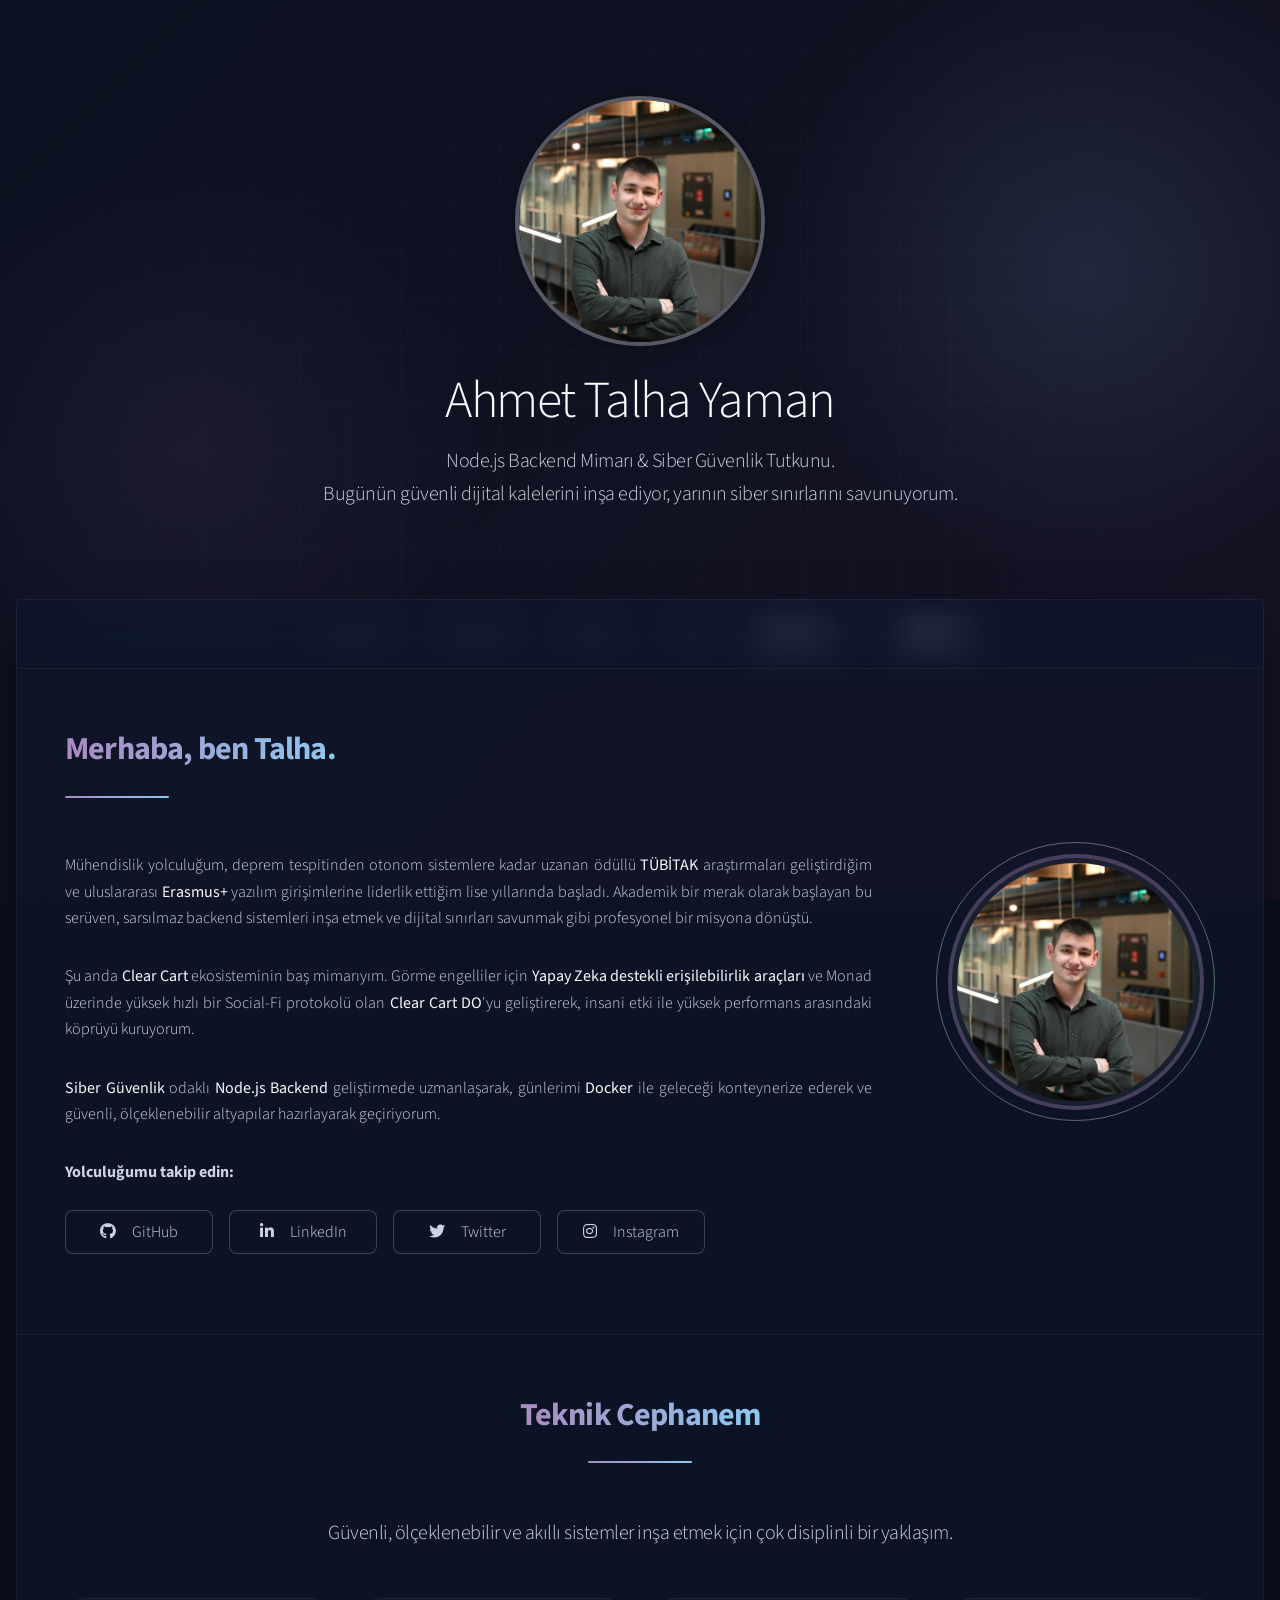
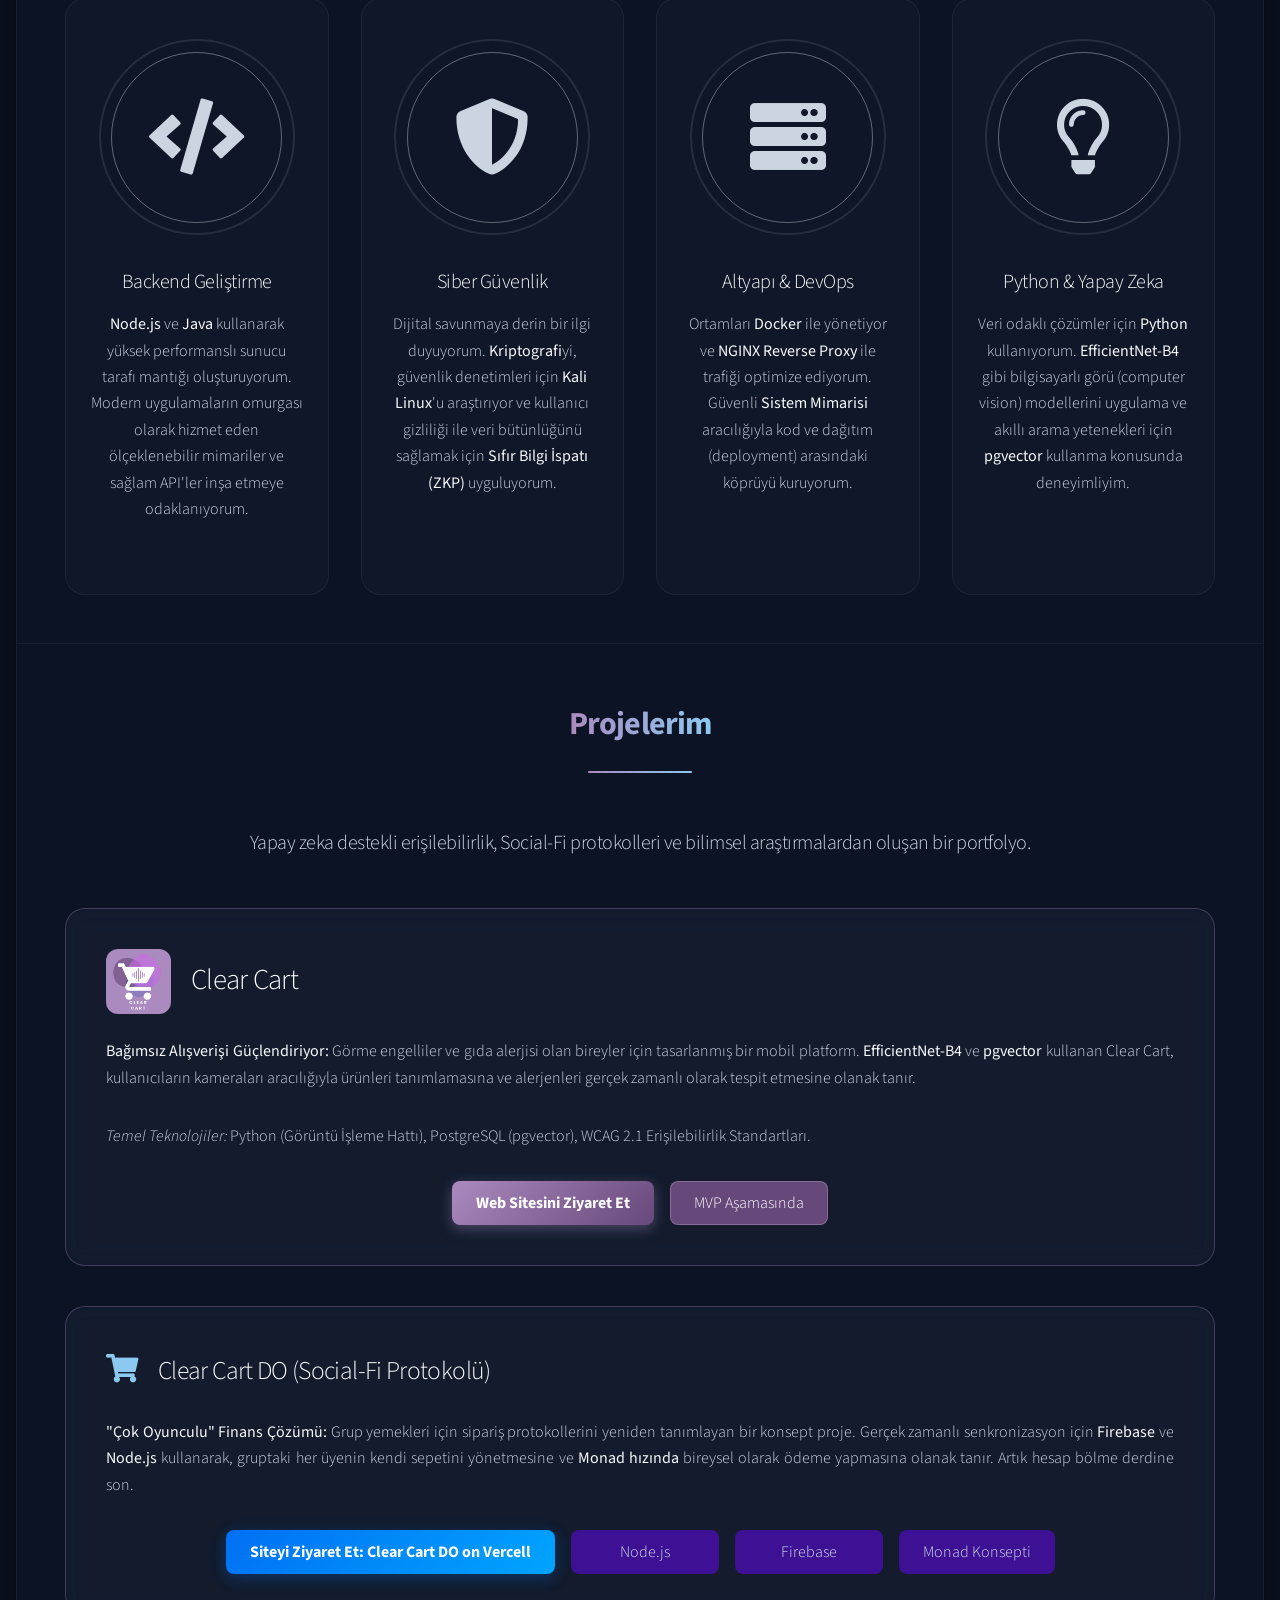
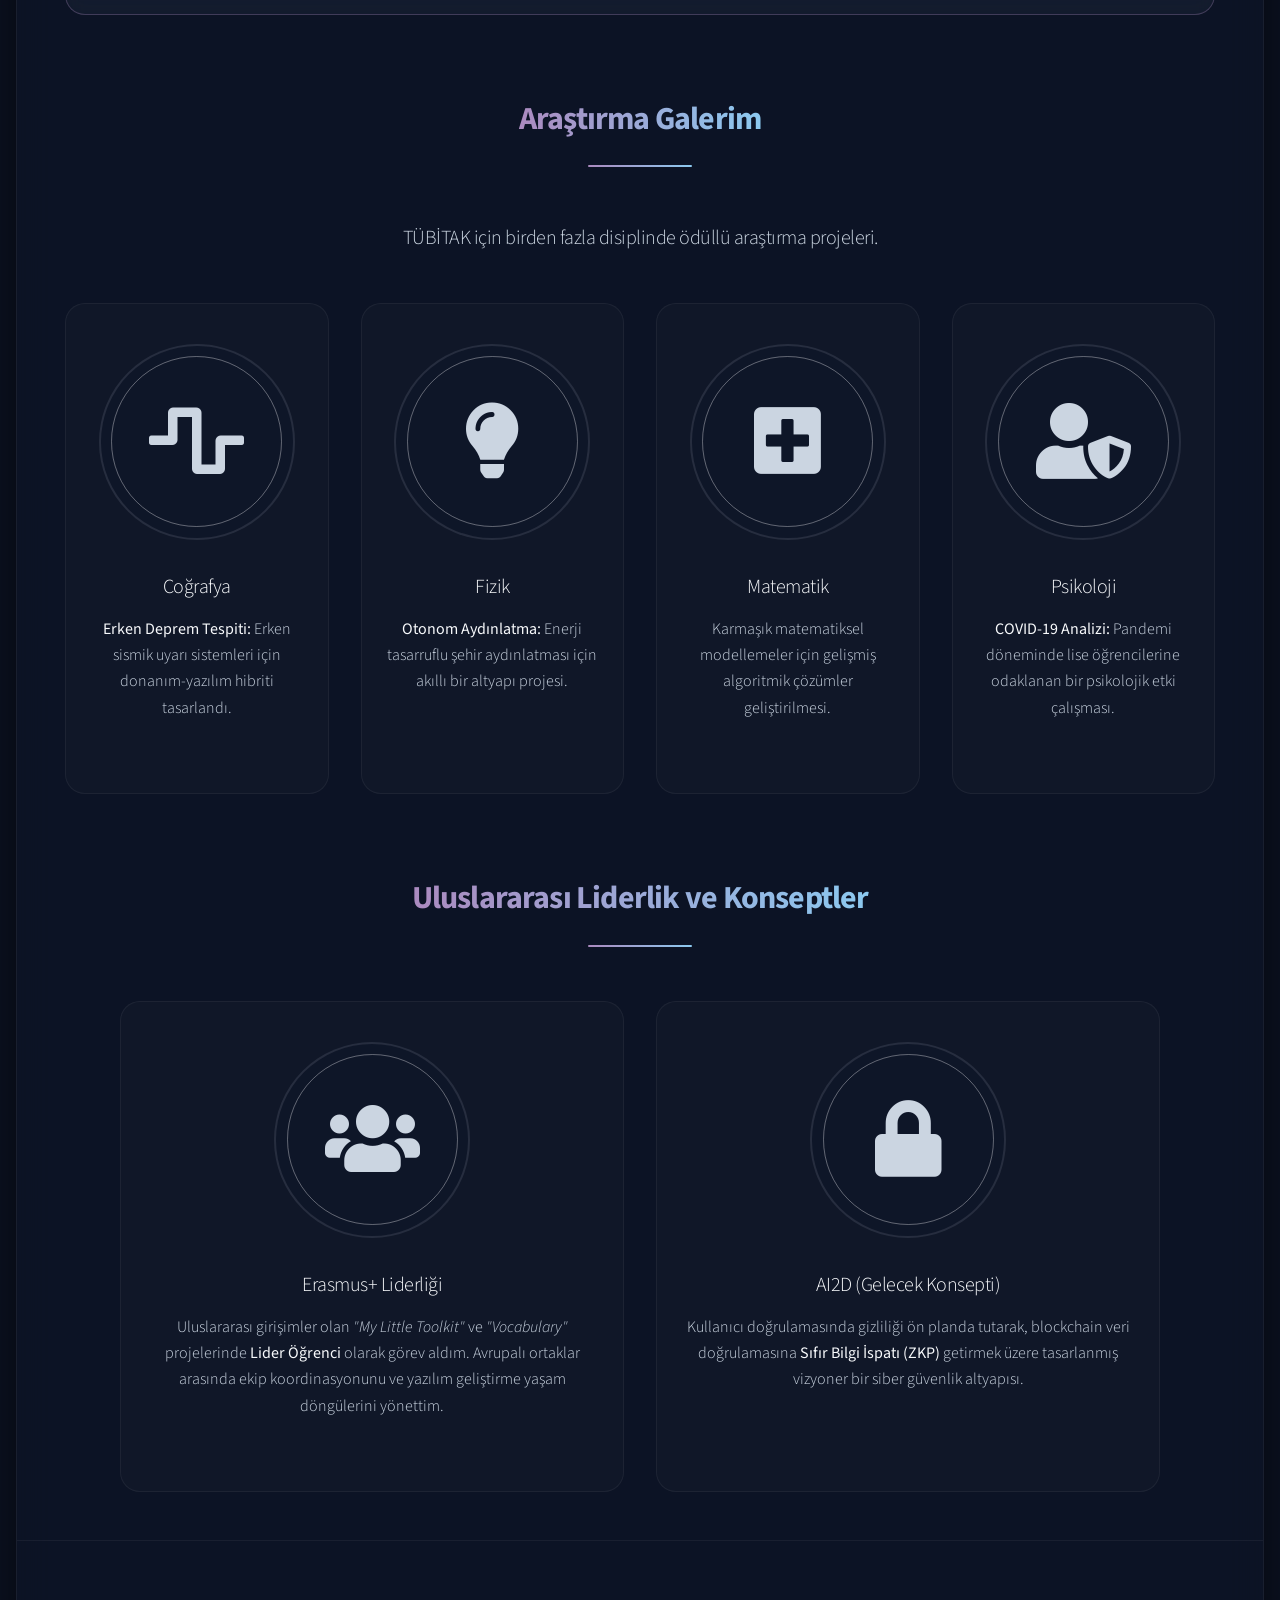
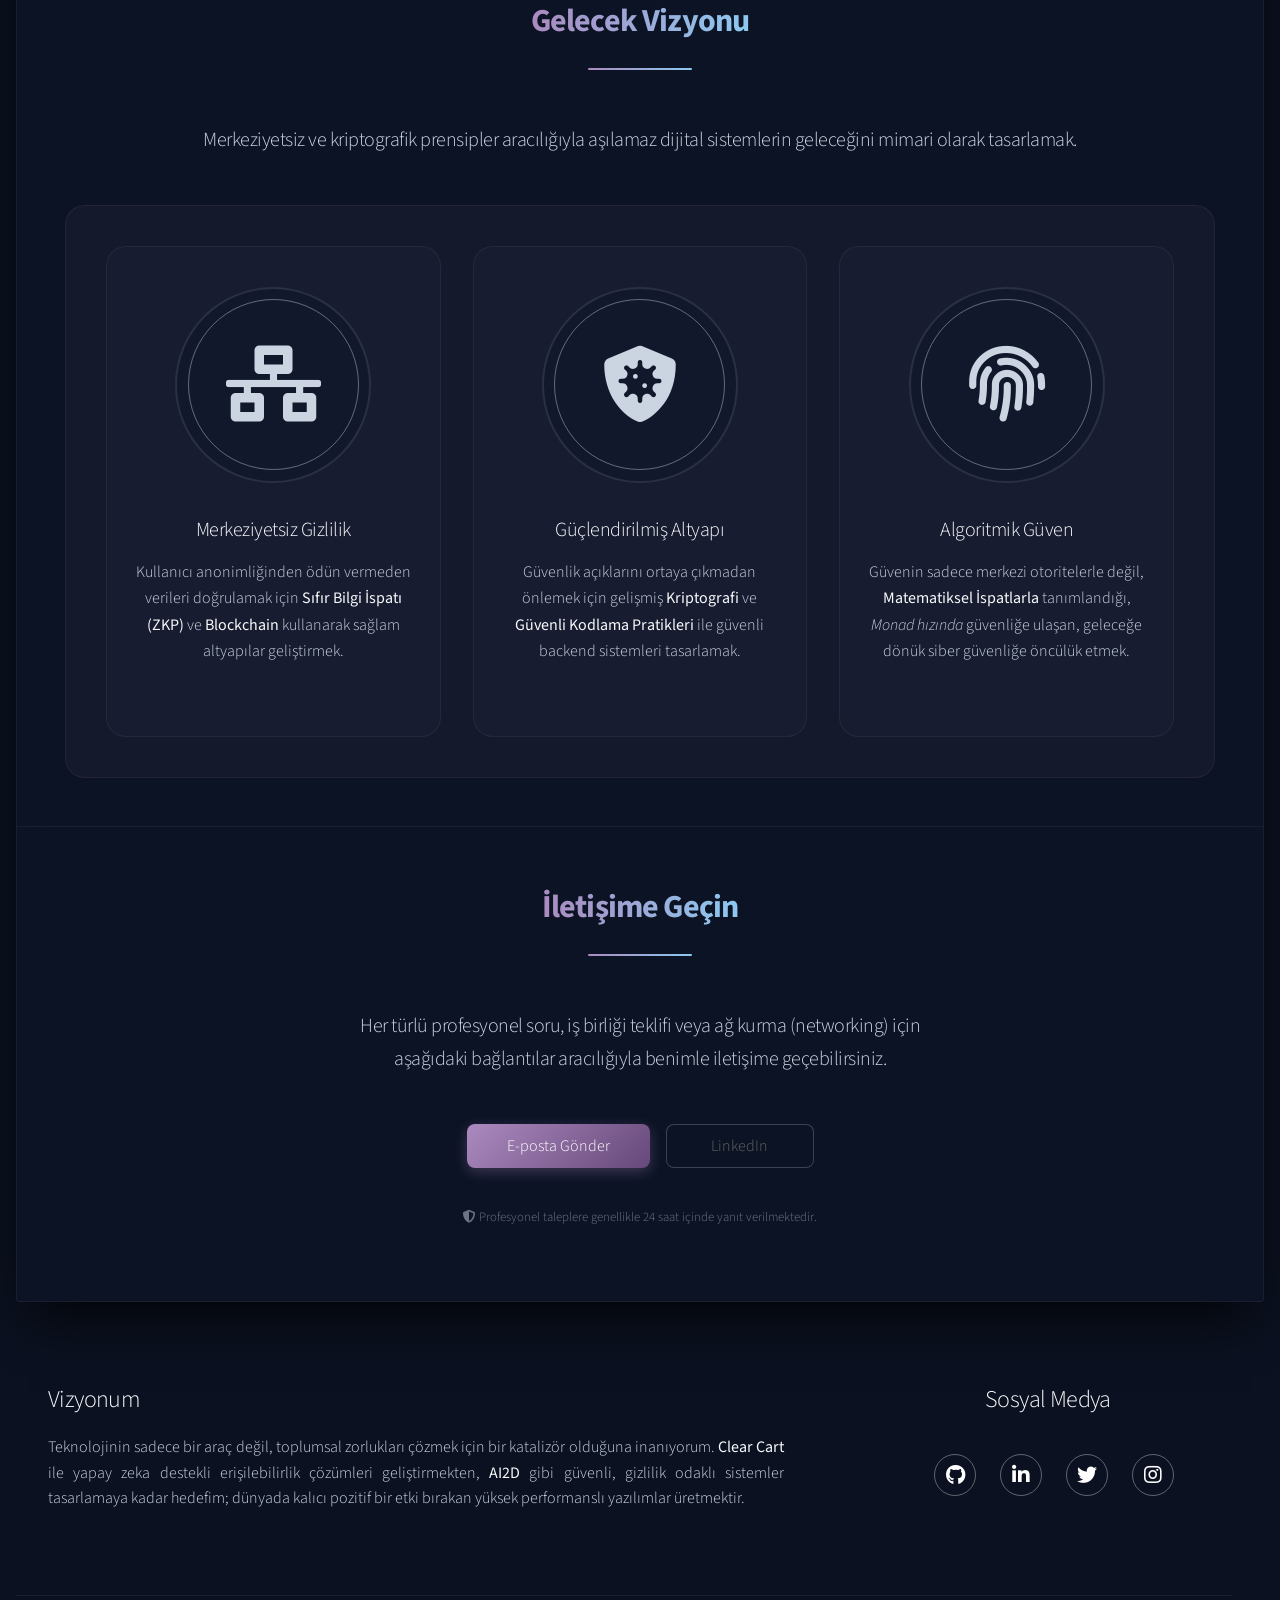
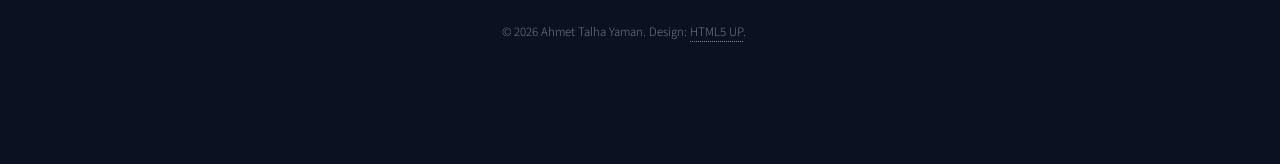
==== commit 5e66c8f2: "add: Clear Cart DO Vercell Link added" ====
--- a/tr.html
+++ b/tr.html
@@ -45,13 +45,21 @@
                         </header>
                         <p>
                             Mühendislik yolculuğum, deprem tespitinden otonom sistemlere kadar uzanan ödüllü
-                            <strong>TÜBİTAK</strong> araştırmaları geliştirdiğim ve uluslararası <strong>Erasmus+</strong> yazılım girişimlerine liderlik ettiğim lise yıllarında başladı. Akademik bir merak olarak başlayan bu serüven, sarsılmaz backend sistemleri inşa etmek ve dijital sınırları savunmak gibi profesyonel bir misyona dönüştü.
+                            <strong>TÜBİTAK</strong> araştırmaları geliştirdiğim ve uluslararası
+                            <strong>Erasmus+</strong> yazılım girişimlerine liderlik ettiğim lise yıllarında başladı.
+                            Akademik bir merak olarak başlayan bu serüven, sarsılmaz backend sistemleri inşa etmek ve
+                            dijital sınırları savunmak gibi profesyonel bir misyona dönüştü.
                         </p>
                         <p>
-                            Şu anda <strong>Clear Cart</strong> ekosisteminin baş mimarıyım. Görme engelliler için <strong>Yapay Zeka destekli erişilebilirlik araçları</strong> ve Monad üzerinde yüksek hızlı bir Social-Fi protokolü olan <strong>Clear Cart DO</strong>'yu geliştirerek, insani etki ile yüksek performans arasındaki köprüyü kuruyorum.
+                            Şu anda <strong>Clear Cart</strong> ekosisteminin baş mimarıyım. Görme engelliler için
+                            <strong>Yapay Zeka destekli erişilebilirlik araçları</strong> ve Monad üzerinde yüksek hızlı
+                            bir Social-Fi protokolü olan <strong>Clear Cart DO</strong>'yu geliştirerek, insani etki ile
+                            yüksek performans arasındaki köprüyü kuruyorum.
                         </p>
                         <p>
-                            <strong>Siber Güvenlik</strong> odaklı <strong>Node.js Backend</strong> geliştirmede uzmanlaşarak, günlerimi <strong>Docker</strong> ile geleceği konteynerize ederek ve güvenli, ölçeklenebilir altyapılar hazırlayarak geçiriyorum.
+                            <strong>Siber Güvenlik</strong> odaklı <strong>Node.js Backend</strong> geliştirmede
+                            uzmanlaşarak, günlerimi <strong>Docker</strong> ile geleceği konteynerize ederek ve güvenli,
+                            ölçeklenebilir altyapılar hazırlayarak geçiriyorum.
                         </p>
                         <p style="margin-bottom: 1.5em; font-weight: bold;">Yolculuğumu takip edin:</p>
                         <ul class="actions">
@@ -78,24 +86,33 @@
                     <li>
                         <span class="icon solid major style1 fa-code"></span>
                         <h3>Backend Geliştirme</h3>
-                        <p><strong>Node.js</strong> ve <strong>Java</strong> kullanarak yüksek performanslı sunucu tarafı mantığı oluşturuyorum. Modern uygulamaların omurgası olarak hizmet eden ölçeklenebilir mimariler ve sağlam API'ler inşa etmeye odaklanıyorum.
+                        <p><strong>Node.js</strong> ve <strong>Java</strong> kullanarak yüksek performanslı sunucu
+                            tarafı mantığı oluşturuyorum. Modern uygulamaların omurgası olarak hizmet eden
+                            ölçeklenebilir mimariler ve sağlam API'ler inşa etmeye odaklanıyorum.
                         </p>
                     </li>
                     <li>
                         <span class="icon solid major style3 fa-shield-alt"></span>
                         <h3>Siber Güvenlik</h3>
-                        <p>Dijital savunmaya derin bir ilgi duyuyorum. <strong>Kriptografi</strong>yi, güvenlik denetimleri için <strong>Kali Linux</strong>'u araştırıyor ve kullanıcı gizliliği ile veri bütünlüğünü sağlamak için <strong>Sıfır Bilgi İspatı (ZKP)</strong> uyguluyorum.</p>
+                        <p>Dijital savunmaya derin bir ilgi duyuyorum. <strong>Kriptografi</strong>yi, güvenlik
+                            denetimleri için <strong>Kali Linux</strong>'u araştırıyor ve kullanıcı gizliliği ile veri
+                            bütünlüğünü sağlamak için <strong>Sıfır Bilgi İspatı (ZKP)</strong> uyguluyorum.</p>
                     </li>
                     <li>
                         <span class="icon solid major style5 fa-server"></span>
                         <h3>Altyapı & DevOps</h3>
-                        <p>Ortamları <strong>Docker</strong> ile yönetiyor ve <strong>NGINX Reverse Proxy</strong> ile trafiği optimize ediyorum. Güvenli <strong>Sistem Mimarisi</strong> aracılığıyla kod ve dağıtım (deployment) arasındaki köprüyü kuruyorum.
+                        <p>Ortamları <strong>Docker</strong> ile yönetiyor ve <strong>NGINX Reverse Proxy</strong> ile
+                            trafiği optimize ediyorum. Güvenli <strong>Sistem Mimarisi</strong> aracılığıyla kod ve
+                            dağıtım (deployment) arasındaki köprüyü kuruyorum.
                         </p>
                     </li>
                     <li>
                         <span class="icon major style2 fa-lightbulb"></span>
                         <h3>Python & Yapay Zeka</h3>
-                        <p>Veri odaklı çözümler için <strong>Python</strong> kullanıyorum. <strong>EfficientNet-B4</strong> gibi bilgisayarlı görü (computer vision) modellerini uygulama ve akıllı arama yetenekleri için <strong>pgvector</strong> kullanma konusunda deneyimliyim.
+                        <p>Veri odaklı çözümler için <strong>Python</strong> kullanıyorum.
+                            <strong>EfficientNet-B4</strong> gibi bilgisayarlı görü (computer vision) modellerini
+                            uygulama ve akıllı arama yetenekleri için <strong>pgvector</strong> kullanma konusunda
+                            deneyimliyim.
                         </p>
                     </li>
                 </ul>
@@ -104,7 +121,8 @@
             <section id="projects" class="main special">
                 <header class="major">
                     <h2>Projelerim</h2>
-                    <p>Yapay zeka destekli erişilebilirlik, Social-Fi protokolleri ve bilimsel araştırmalardan oluşan bir portfolyo.</p>
+                    <p>Yapay zeka destekli erişilebilirlik, Social-Fi protokolleri ve bilimsel araştırmalardan oluşan
+                        bir portfolyo.</p>
                 </header>
 
                 <div
@@ -116,10 +134,14 @@
                         <h3 style="color: #ab8abf; font-size: 1.8em; margin: 0; line-height: 1.2;">Clear Cart </h3>
                     </div>
 
-                    <p><strong>Bağımsız Alışverişi Güçlendiriyor:</strong> Görme engelliler ve gıda alerjisi olan bireyler için tasarlanmış bir mobil platform. <strong>EfficientNet-B4</strong> ve <strong>pgvector</strong> kullanan Clear Cart, kullanıcıların kameraları aracılığıyla ürünleri tanımlamasına ve alerjenleri gerçek zamanlı olarak tespit etmesine olanak tanır.
+                    <p><strong>Bağımsız Alışverişi Güçlendiriyor:</strong> Görme engelliler ve gıda alerjisi olan
+                        bireyler için tasarlanmış bir mobil platform. <strong>EfficientNet-B4</strong> ve
+                        <strong>pgvector</strong> kullanan Clear Cart, kullanıcıların kameraları aracılığıyla ürünleri
+                        tanımlamasına ve alerjenleri gerçek zamanlı olarak tespit etmesine olanak tanır.
                     </p>
 
-                    <p><em>Temel Teknolojiler:</em> Python (Görüntü İşleme Hattı), PostgreSQL (pgvector), WCAG 2.1 Erişilebilirlik Standartları.</p>
+                    <p><em>Temel Teknolojiler:</em> Python (Görüntü İşleme Hattı), PostgreSQL (pgvector), WCAG 2.1
+                        Erişilebilirlik Standartları.</p>
 
                     <ul class="actions">
                         <li>
@@ -154,10 +176,19 @@
                             (Social-Fi Protokolü)</h3>
                     </div>
 
-                    <p><strong>"Çok Oyunculu" Finans Çözümü:</strong> Grup yemekleri için sipariş protokollerini yeniden tanımlayan bir konsept proje. Gerçek zamanlı senkronizasyon için <strong>Firebase</strong> ve <strong>Node.js</strong> kullanarak, gruptaki her üyenin kendi sepetini yönetmesine ve <strong>Monad hızında</strong> bireysel olarak ödeme yapmasına olanak tanır. Artık hesap bölme derdine son.
+                    <p><strong>"Çok Oyunculu" Finans Çözümü:</strong> Grup yemekleri için sipariş protokollerini yeniden
+                        tanımlayan bir konsept proje. Gerçek zamanlı senkronizasyon için <strong>Firebase</strong> ve
+                        <strong>Node.js</strong> kullanarak, gruptaki her üyenin kendi sepetini yönetmesine ve
+                        <strong>Monad hızında</strong> bireysel olarak ödeme yapmasına olanak tanır. Artık hesap bölme
+                        derdine son.
                     </p>
 
                     <ul class="actions special" style="margin-top: 2em;">
+                        <a href="https://monad-cc-project-nextjs-cvj7xs8su-talhaymn7s-projects.vercel.app/"
+							class="button primary small vercell"
+							style="color: #ffffff !important; font-weight: bold !important;">
+							Siteyi Ziyaret Et: Clear Cart DO on Vercell
+						</a>
                         <li>
                             <span class="button small" style="border-color: #8cc9f0 !important; 
                      color: #ccdde7 !important; 
@@ -196,12 +227,14 @@
                     <li>
                         <span class="icon solid major style1 fa-wave-square"></span>
                         <h3>Coğrafya</h3>
-                        <p><strong>Erken Deprem Tespiti:</strong> Erken sismik uyarı sistemleri için donanım-yazılım hibriti tasarlandı.</p>
+                        <p><strong>Erken Deprem Tespiti:</strong> Erken sismik uyarı sistemleri için donanım-yazılım
+                            hibriti tasarlandı.</p>
                     </li>
                     <li>
                         <span class="icon solid major style2 fa-lightbulb"></span>
                         <h3>Fizik</h3>
-                        <p><strong>Otonom Aydınlatma:</strong> Enerji tasarruflu şehir aydınlatması için akıllı bir altyapı projesi.</p>
+                        <p><strong>Otonom Aydınlatma:</strong> Enerji tasarruflu şehir aydınlatması için akıllı bir
+                            altyapı projesi.</p>
                     </li>
                     <li>
                         <span class="icon solid major style3 fa-plus-square"></span>
@@ -211,7 +244,8 @@
                     <li>
                         <span class="icon solid major style4 fa-user-shield"></span>
                         <h3>Psikoloji</h3>
-                        <p><strong>COVID-19 Analizi:</strong> Pandemi döneminde lise öğrencilerine odaklanan bir psikolojik etki çalışması.</p>
+                        <p><strong>COVID-19 Analizi:</strong> Pandemi döneminde lise öğrencilerine odaklanan bir
+                            psikolojik etki çalışması.</p>
                     </li>
                 </ul>
 
@@ -223,13 +257,18 @@
                     <li>
                         <span class="icon solid major style5 fa-users"></span>
                         <h3>Erasmus+ Liderliği</h3>
-                        <p style="text-align: justify;">Uluslararası girişimler olan <em>"My Little Toolkit"</em> ve <em>"Vocabulary"</em> projelerinde <strong>Lider Öğrenci</strong> olarak görev aldım. Avrupalı ortaklar arasında ekip koordinasyonunu ve yazılım geliştirme yaşam döngülerini yönettim.</p>
+                        <p style="text-align: justify;">Uluslararası girişimler olan <em>"My Little Toolkit"</em> ve
+                            <em>"Vocabulary"</em> projelerinde <strong>Lider Öğrenci</strong> olarak görev aldım.
+                            Avrupalı ortaklar arasında ekip koordinasyonunu ve yazılım geliştirme yaşam döngülerini
+                            yönettim.</p>
                     </li>
 
                     <li>
                         <span class="icon solid major style1 fa-lock"></span>
                         <h3>AI2D (Gelecek Konsepti)</h3>
-                        <p style="text-align: justify;">Kullanıcı doğrulamasında gizliliği ön planda tutarak, blockchain veri doğrulamasına <strong>Sıfır Bilgi İspatı (ZKP)</strong> getirmek üzere tasarlanmış vizyoner bir siber güvenlik altyapısı.
+                        <p style="text-align: justify;">Kullanıcı doğrulamasında gizliliği ön planda tutarak, blockchain
+                            veri doğrulamasına <strong>Sıfır Bilgi İspatı (ZKP)</strong> getirmek üzere tasarlanmış
+                            vizyoner bir siber güvenlik altyapısı.
                         </p>
                     </li>
                 </ul>
@@ -238,7 +277,8 @@
             <section id="vision" class="main special">
                 <header class="major">
                     <h2>Gelecek Vizyonu</h2>
-                    <p>Merkeziyetsiz ve kriptografik prensipler aracılığıyla aşılamaz dijital sistemlerin geleceğini mimari olarak tasarlamak.</p>
+                    <p>Merkeziyetsiz ve kriptografik prensipler aracılığıyla aşılamaz dijital sistemlerin geleceğini
+                        mimari olarak tasarlamak.</p>
                 </header>
 
                 <div
@@ -247,21 +287,26 @@
                         <li>
                             <span class="icon solid major style1 fa-network-wired"></span>
                             <h3>Merkeziyetsiz Gizlilik</h3>
-                            <p>Kullanıcı anonimliğinden ödün vermeden verileri doğrulamak için <strong>Sıfır Bilgi İspatı (ZKP)</strong> ve <strong>Blockchain</strong> kullanarak sağlam altyapılar geliştirmek.
+                            <p>Kullanıcı anonimliğinden ödün vermeden verileri doğrulamak için <strong>Sıfır Bilgi
+                                    İspatı (ZKP)</strong> ve <strong>Blockchain</strong> kullanarak sağlam altyapılar
+                                geliştirmek.
                             </p>
                         </li>
 
                         <li>
                             <span class="icon solid major style3 fa-shield-virus"></span>
                             <h3>Güçlendirilmiş Altyapı</h3>
-                            <p>Güvenlik açıklarını ortaya çıkmadan önlemek için gelişmiş <strong>Kriptografi</strong> ve <strong>Güvenli Kodlama Pratikleri</strong> ile güvenli backend sistemleri tasarlamak.
+                            <p>Güvenlik açıklarını ortaya çıkmadan önlemek için gelişmiş <strong>Kriptografi</strong> ve
+                                <strong>Güvenli Kodlama Pratikleri</strong> ile güvenli backend sistemleri tasarlamak.
                             </p>
                         </li>
 
                         <li>
                             <span class="icon solid major style5 fa-fingerprint"></span>
                             <h3>Algoritmik Güven</h3>
-                            <p>Güvenin sadece merkezi otoritelerle değil, <strong>Matematiksel İspatlarla</strong> tanımlandığı, <em>Monad hızında</em> güvenliğe ulaşan, geleceğe dönük siber güvenliğe öncülük etmek.</p>
+                            <p>Güvenin sadece merkezi otoritelerle değil, <strong>Matematiksel İspatlarla</strong>
+                                tanımlandığı, <em>Monad hızında</em> güvenliğe ulaşan, geleceğe dönük siber güvenliğe
+                                öncülük etmek.</p>
                         </li>
                     </ul>
                 </div>
@@ -298,7 +343,8 @@
                 </footer>
 
                 <p style="font-size: 0.8em; margin-top: 3em; opacity: 0.5; text-align: center; width: 100%;">
-                    <i class="icon solid fa-shield-alt"></i> Profesyonel taleplere genellikle 24 saat içinde yanıt verilmektedir.
+                    <i class="icon solid fa-shield-alt"></i> Profesyonel taleplere genellikle 24 saat içinde yanıt
+                    verilmektedir.
                 </p>
             </section>
 
@@ -310,7 +356,10 @@
             <section style="flex: 2; min-width: 300px; margin-right: 3em; margin-bottom: 2em;">
                 <h2 style="text-align: left;">Vizyonum</h2>
                 <p style="text-align: justify !important; margin: 0; line-height: 1.6;">
-                    Teknolojinin sadece bir araç değil, toplumsal zorlukları çözmek için bir katalizör olduğuna inanıyorum. <strong>Clear Cart</strong> ile yapay zeka destekli erişilebilirlik çözümleri geliştirmekten, <strong>AI2D</strong> gibi güvenli, gizlilik odaklı sistemler tasarlamaya kadar hedefim; dünyada kalıcı pozitif bir etki bırakan yüksek performanslı yazılımlar üretmektir.
+                    Teknolojinin sadece bir araç değil, toplumsal zorlukları çözmek için bir katalizör olduğuna
+                    inanıyorum. <strong>Clear Cart</strong> ile yapay zeka destekli erişilebilirlik çözümleri
+                    geliştirmekten, <strong>AI2D</strong> gibi güvenli, gizlilik odaklı sistemler tasarlamaya kadar
+                    hedefim; dünyada kalıcı pozitif bir etki bırakan yüksek performanslı yazılımlar üretmektir.
                 </p>
             </section>
 
--- a/assets/css/main.css
+++ b/assets/css/main.css
@@ -1190,58 +1190,65 @@
 
 /* 6. KUSURSUZ GRID SİSTEMİ (Masaüstü Taşma ve Mobil Sıkışma Çözümü) */
 .features {
-    display: grid !important;
-    gap: 2em !important; /* Kutular arası boşluk */
-    margin: 0 auto !important; /* Grid'in kendisini tam ortaya hizalar */
-    width: 100% !important;
-    padding: 0 !important;
-    box-sizing: border-box !important;
+	display: grid !important;
+	gap: 2em !important;
+	/* Kutular arası boşluk */
+	margin: 0 auto !important;
+	/* Grid'in kendisini tam ortaya hizalar */
+	width: 100% !important;
+	padding: 0 !important;
+	box-sizing: border-box !important;
 }
 
 .features li {
-    width: 100% !important;
-    max-width: 100% !important;
-    margin: 0 !important;
-    background: rgba(255, 255, 255, 0.02) !important;
-    border: 1px solid rgba(255, 255, 255, 0.05) !important;
-    border-radius: 20px !important;
-    padding: 2.5em 1.5em !important;
-    text-align: center !important;
-    box-sizing: border-box !important;
-    transition: all 0.4s cubic-bezier(0.175, 0.885, 0.32, 1.275) !important;
-    display: flex !important;
-    flex-direction: column !important;
-    align-items: center !important;
+	width: 100% !important;
+	max-width: 100% !important;
+	margin: 0 !important;
+	background: rgba(255, 255, 255, 0.02) !important;
+	border: 1px solid rgba(255, 255, 255, 0.05) !important;
+	border-radius: 20px !important;
+	padding: 2.5em 1.5em !important;
+	text-align: center !important;
+	box-sizing: border-box !important;
+	transition: all 0.4s cubic-bezier(0.175, 0.885, 0.32, 1.275) !important;
+	display: flex !important;
+	flex-direction: column !important;
+	align-items: center !important;
 }
 
 .features li:hover {
-    transform: translateY(-10px) !important;
-    background: rgba(255, 255, 255, 0.05) !important;
-    border-color: rgba(140, 201, 240, 0.4) !important;
-    box-shadow: 0 15px 30px rgba(0, 0, 0, 0.4) !important;
+	transform: translateY(-10px) !important;
+	background: rgba(255, 255, 255, 0.05) !important;
+	border-color: rgba(140, 201, 240, 0.4) !important;
+	box-shadow: 0 15px 30px rgba(0, 0, 0, 0.4) !important;
 }
 
 /* Masaüstü Ekranlar (minmax(0, 1fr) ile kutuların taşması kesin olarak engellenir) */
 @media screen and (min-width: 1280px) {
-    #skills .features, #projects .features { 
-        grid-template-columns: repeat(4, minmax(0, 1fr)) !important; 
-    }
-    #vision .features { 
-        grid-template-columns: repeat(3, minmax(0, 1fr)) !important; 
-    }
+
+	#skills .features,
+	#projects .features {
+		grid-template-columns: repeat(4, minmax(0, 1fr)) !important;
+	}
+
+	#vision .features {
+		grid-template-columns: repeat(3, minmax(0, 1fr)) !important;
+	}
 }
 
 /* Tablet Ekranlar (2'li Sütun) */
 @media screen and (max-width: 1279px) and (min-width: 769px) {
-    .features { grid-template-columns: repeat(2, minmax(0, 1fr)) !important; }
+	.features {
+		grid-template-columns: repeat(2, minmax(0, 1fr)) !important;
+	}
 }
 
 /* Mobil Ekranlar (Tek Sütun - Kutular alt alta ferah ferah dizilir) */
 @media screen and (max-width: 768px) {
-    .features { 
-        grid-template-columns: minmax(0, 1fr) !important; 
-        gap: 1.5em !important;
-    }
+	.features {
+		grid-template-columns: minmax(0, 1fr) !important;
+		gap: 1.5em !important;
+	}
 }
 
 /* 7. BUTONLAR VE İKONLAR İÇİN PREMIUM DOKUNUŞLAR */
@@ -1252,6 +1259,20 @@
 	transition: all 0.3s ease !important;
 }
 
+.button.primary.vercell {
+    /* Mavi tonlarında modern bir gradyan */
+    background: linear-gradient(135deg, #0070f3 0%, #00a4ff 100%) !important;
+    border: none !important;
+    /* Mor gölge yerine hafif mavi gölge */
+    box-shadow: 0 4px 15px rgba(0, 112, 243, 0.3) !important;
+    transition: all 0.3s ease !important;
+}
+
+.button.primary.vercell:hover {
+    transform: translateY(-3px) !important;
+    box-shadow: 0 8px 25px rgba(0, 112, 243, 0.5) !important;
+    filter: brightness(1.2);
+}
 .button.primary:hover {
 	transform: translateY(-3px) !important;
 	box-shadow: 0 8px 25px rgba(171, 138, 191, 0.6) !important;
@@ -1334,112 +1355,126 @@
 
 /* Intro kısmındaki metinleri iki yana yasla */
 #intro p {
-    text-align: justify !important;
-    text-justify: inter-word !important;
+	text-align: justify !important;
+	text-justify: inter-word !important;
 }
 
 .button.icon::before {
-    margin-right: 1em !important;
+	margin-right: 1em !important;
 }
 
 /* --- EKRANI VE KUTULARI YANLAMASINA GENİŞLETME AYARI --- */
 
 /* 1. Sitenin ana iskeletini yanlamasına büyütüyoruz */
 #wrapper {
-    width: 78em !important; /* Orijinal 64em'den 78em'e çıkardık, site genişledi */
-    max-width: calc(100% - 2em) !important;
+	width: 78em !important;
+	/* Orijinal 64em'den 78em'e çıkardık, site genişledi */
+	max-width: calc(100% - 2em) !important;
 }
 
 /* 2. Orta bölümün gereksiz yan boşluklarını kısıp alanı kutulara veriyoruz */
-#main > .main {
-    padding: 5em 3em 3em 3em !important; 
+#main>.main {
+	padding: 5em 3em 3em 3em !important;
 }
 
 /* 3. Kutuların içindeki yazıların kenarlara çok çarpmaması için ince bir ayar */
 @media screen and (min-width: 1280px) {
-    .features li {
-        padding: 2.5em 1.5em !important;
-    }
+	.features li {
+		padding: 2.5em 1.5em !important;
+	}
 }
 
 
 
 /* --- International Leadership İçin Özel 2'li Grid Düzeltmesi --- */
 @media screen and (min-width: 769px) {
-    /* 4'lü kuralı ezmek için hem id hem de üst id'yi belirtiyoruz */
-    #projects #leadership-grid {
-        grid-template-columns: repeat(2, minmax(0, 1fr)) !important;
-        max-width: 65em !important; /* Kutular çok uzun olmasın, şık dursun diye genişliği sınırladık */
-        margin: 0 auto !important; /* Kutuları ekranın tam ortasına kilitler */
-    }
+
+	/* 4'lü kuralı ezmek için hem id hem de üst id'yi belirtiyoruz */
+	#projects #leadership-grid {
+		grid-template-columns: repeat(2, minmax(0, 1fr)) !important;
+		max-width: 65em !important;
+		/* Kutular çok uzun olmasın, şık dursun diye genişliği sınırladık */
+		margin: 0 auto !important;
+		/* Kutuları ekranın tam ortasına kilitler */
+	}
 }
 
 /* --- NAVBAR (MENÜ) TAM GENİŞLİK VE HİZALAMA FIX --- */
-#nav, #nav.alt {
-    width: 100% !important;
-    max-width: 78em !important; /* Sitenin yeni iskeletiyle tam eşitliyoruz */
-    left: 0 !important;
-    right: 0 !important;
-    margin: 0 auto !important; /* Ekranın tam ortasına kilitler */
-    border-radius: 12px 12px 0 0 !important; /* Üst köşelere hafif ve şık bir kavis */
+#nav,
+#nav.alt {
+	width: 100% !important;
+	max-width: 78em !important;
+	/* Sitenin yeni iskeletiyle tam eşitliyoruz */
+	left: 0 !important;
+	right: 0 !important;
+	margin: 0 auto !important;
+	/* Ekranın tam ortasına kilitler */
+	border-radius: 12px 12px 0 0 !important;
+	/* Üst köşelere hafif ve şık bir kavis */
 }
 
 /* Mobilde ekran dışına taşmasını engellemek için güvenlik ayarı */
 @media screen and (max-width: 768px) {
-    #nav, #nav.alt {
-        max-width: calc(100% - 2em) !important;
-        border-radius: 8px 8px 0 0 !important;
-    }
+
+	#nav,
+	#nav.alt {
+		max-width: calc(100% - 2em) !important;
+		border-radius: 8px 8px 0 0 !important;
+	}
 }
 
 /* Proje kutularındaki açıklamaları iki yana yasla (Butonlar ve başlıklar etkilenmez) */
 #projects div[style*="background"] p {
-    text-align: justify !important;
-    text-justify: inter-word !important;
-}
+	text-align: justify !important;
+	text-justify: inter-word !important;
+}
+
 /* --- BÖLÜM BAŞLIKLARININ ÜSTÜNDEKİ FAZLA BOŞLUKLARI TIRAŞLAMA --- */
 
 /* Ana bölümlerin (About, Skills, Projects, Contact vb.) üstündeki 5em'lik dev boşluğu 2.5em'e düşürüyoruz */
-#main > .main {
-    padding-top: 2.5em !important; 
+#main>.main {
+	padding-top: 2.5em !important;
 }
 
 /* Sayfa içindeki alt başlıkların üstünde kalan fazladan boşlukları da kısıp daha kompakt yapıyoruz */
 header.major {
-    padding-top: 1em !important;
+	padding-top: 1em !important;
 }
 
 /* --- LANGUAGE SWITCHER (DİL SEÇENEĞİ BUTONU) --- */
 .lang-switch {
-    margin-left: 1.5em !important;
-    border-left: 1px solid rgba(255, 255, 255, 0.1); /* Menüyle buton arasına ince bir çizgi çeker */
-    padding-left: 1.5em !important;
+	margin-left: 1.5em !important;
+	border-left: 1px solid rgba(255, 255, 255, 0.1);
+	/* Menüyle buton arasına ince bir çizgi çeker */
+	padding-left: 1.5em !important;
 }
 
 .lang-btn {
-    background: rgba(171, 138, 191, 0.2) !important;
-    border: 1px solid rgba(171, 138, 191, 0.5) !important;
-    color: #f8fafc !important;
-    border-radius: 20px !important;
-    padding: 0 1.2em !important;
-    display: flex !important;
-    align-items: center !important;
-    gap: 0.5em; /* İkon ile yazı arasını açar */
+	background: rgba(171, 138, 191, 0.2) !important;
+	border: 1px solid rgba(171, 138, 191, 0.5) !important;
+	color: #f8fafc !important;
+	border-radius: 20px !important;
+	padding: 0 1.2em !important;
+	display: flex !important;
+	align-items: center !important;
+	gap: 0.5em;
+	/* İkon ile yazı arasını açar */
 }
 
 .lang-btn:hover {
-    background: rgba(171, 138, 191, 0.5) !important;
-    transform: translateY(-2px);
+	background: rgba(171, 138, 191, 0.5) !important;
+	transform: translateY(-2px);
 }
 
 /* Mobilde dil butonunun alt kata şık bir şekilde inmesi için */
 @media screen and (max-width: 768px) {
-    .lang-switch {
-        margin-left: 0 !important;
-        border-left: none;
-        border-top: 1px solid rgba(255, 255, 255, 0.1); /* Çizgiyi üste alır */
-        padding-left: 0 !important;
-        padding-top: 0.5em !important;
-        margin-top: 0.5em !important;
-    }
+	.lang-switch {
+		margin-left: 0 !important;
+		border-left: none;
+		border-top: 1px solid rgba(255, 255, 255, 0.1);
+		/* Çizgiyi üste alır */
+		padding-left: 0 !important;
+		padding-top: 0.5em !important;
+		margin-top: 0.5em !important;
+	}
 }
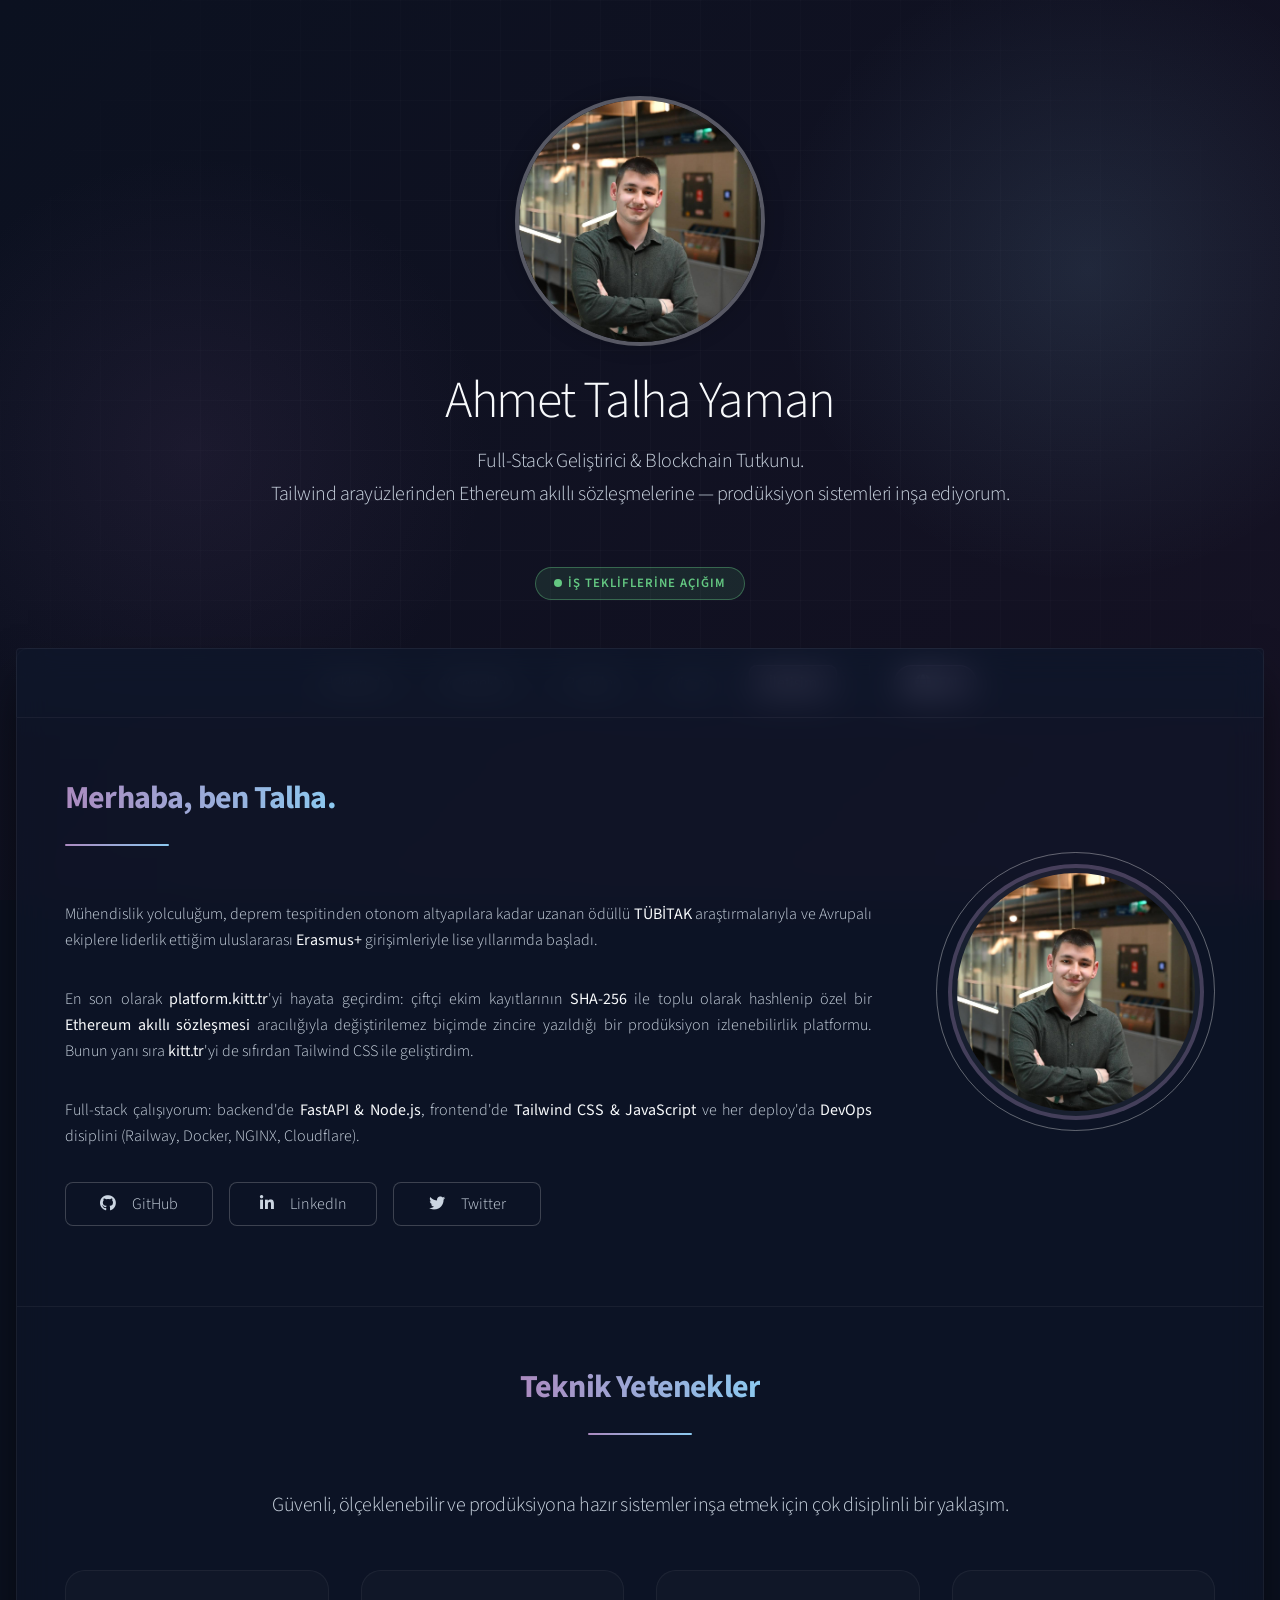
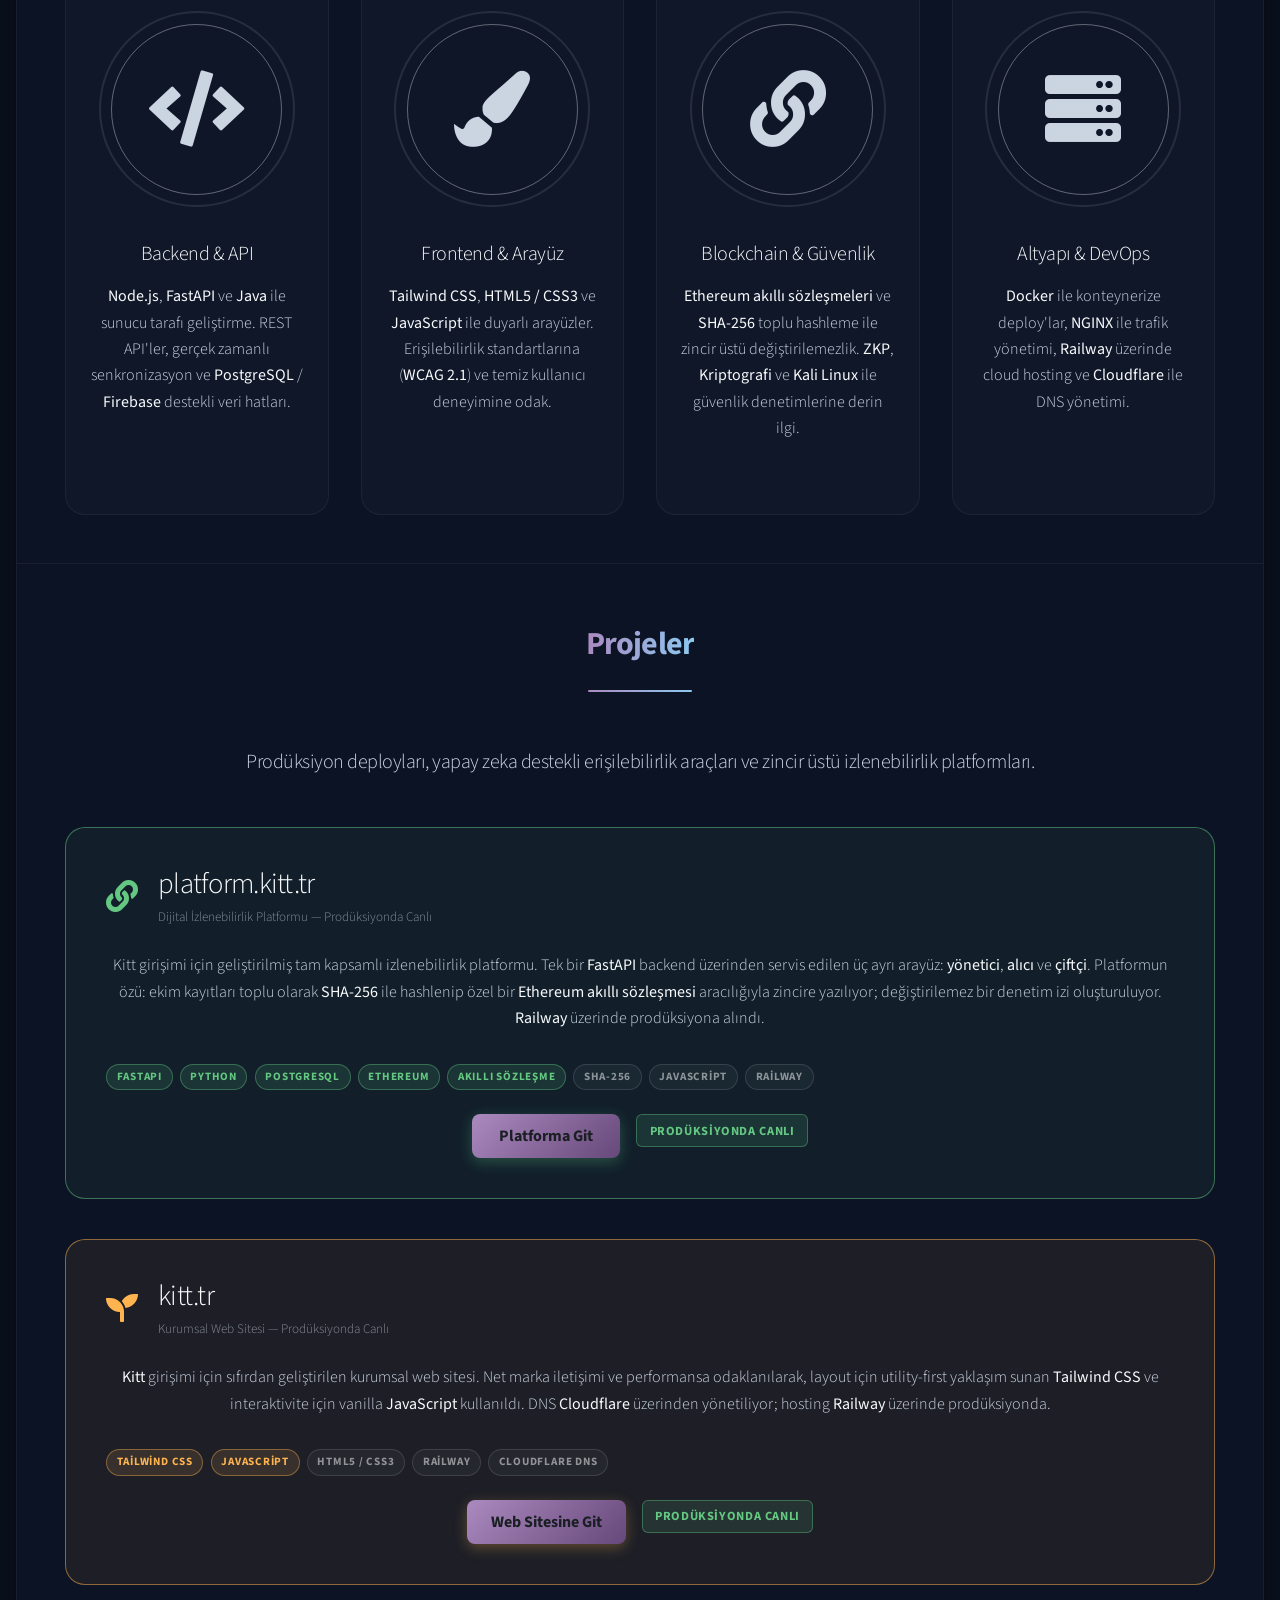
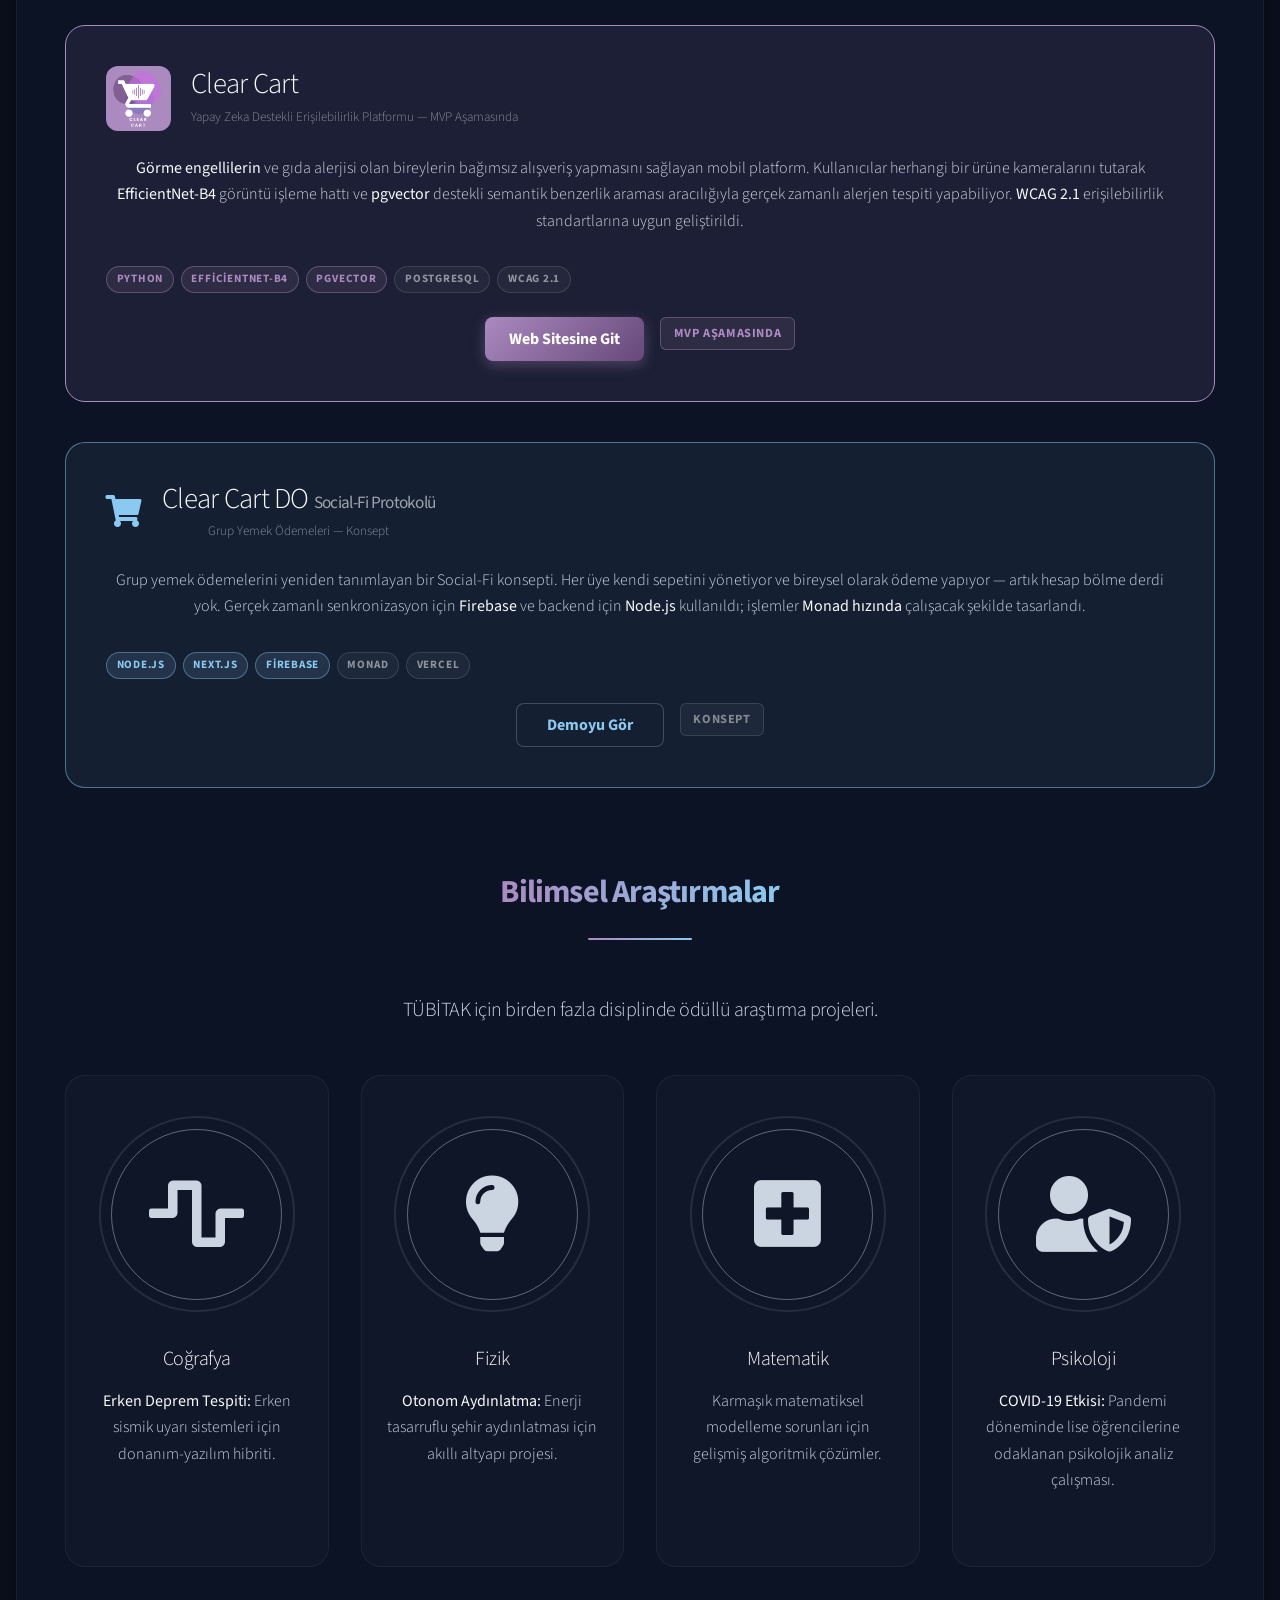
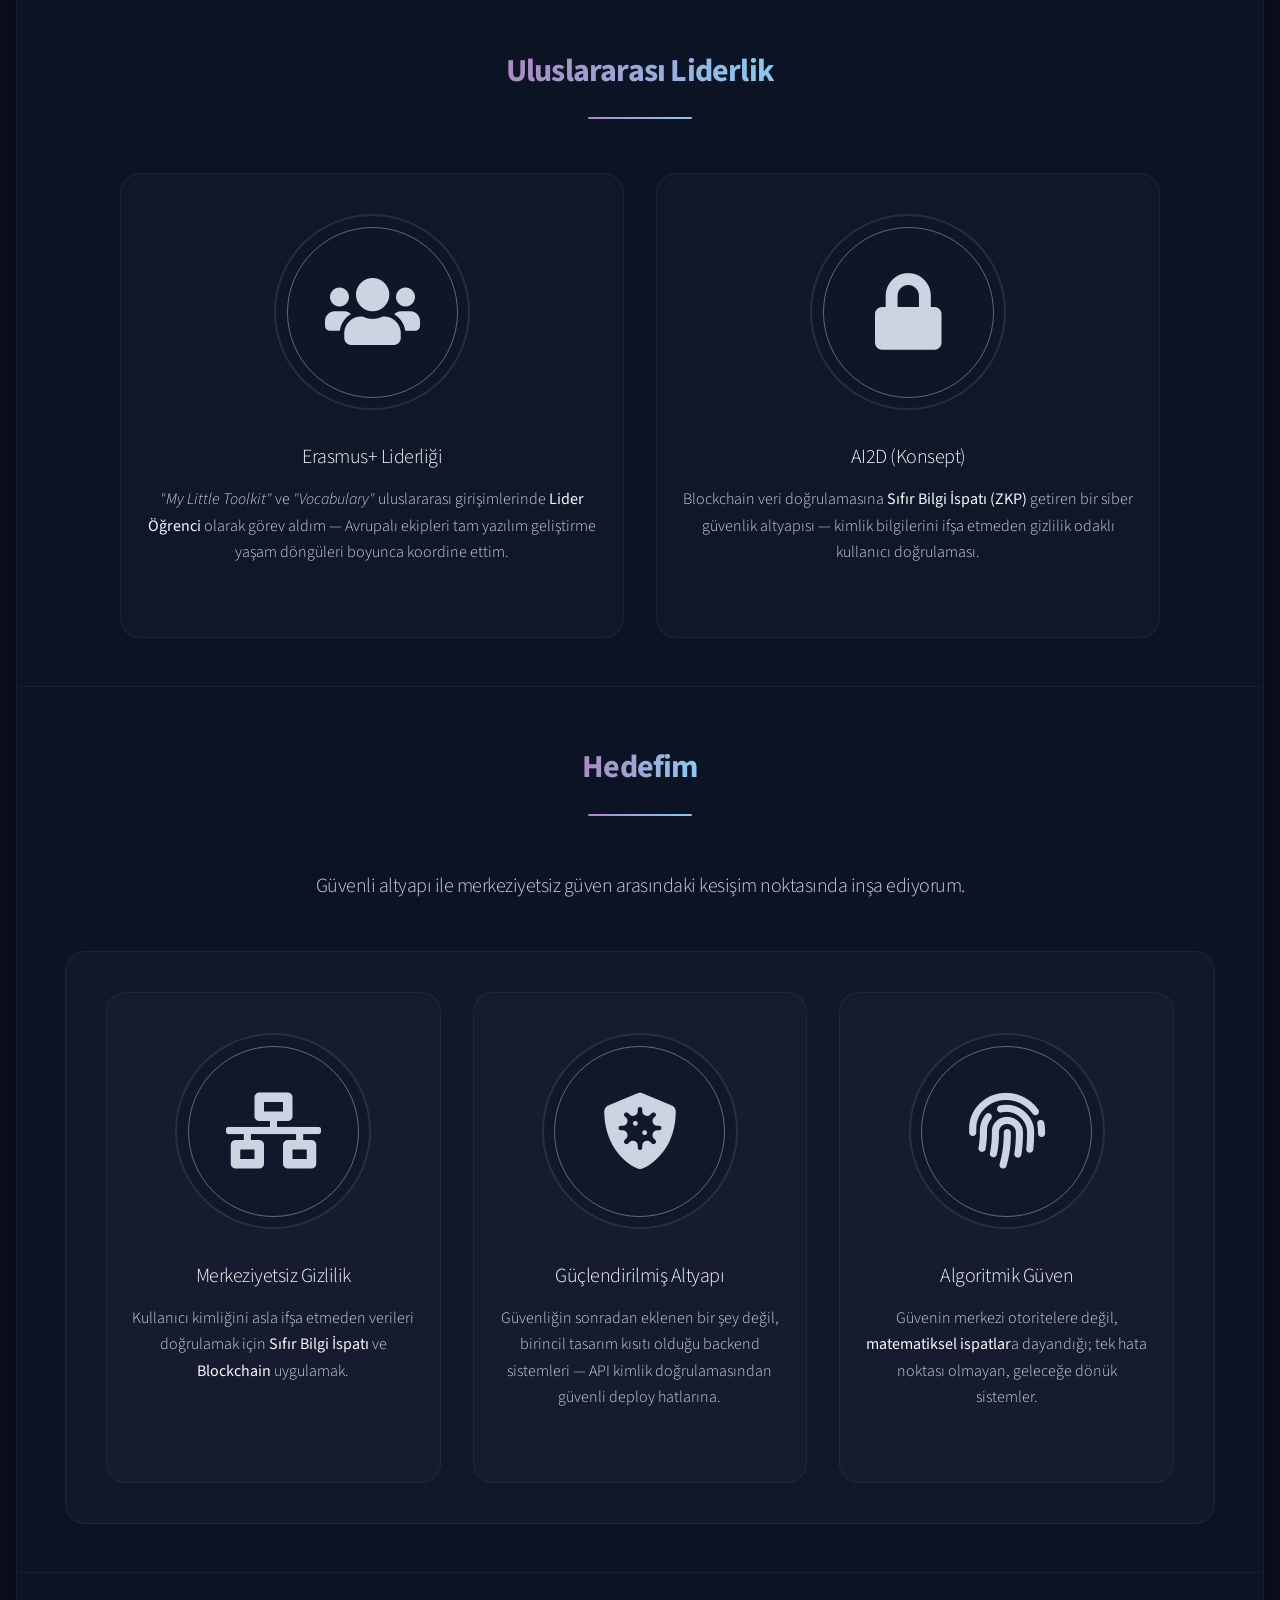
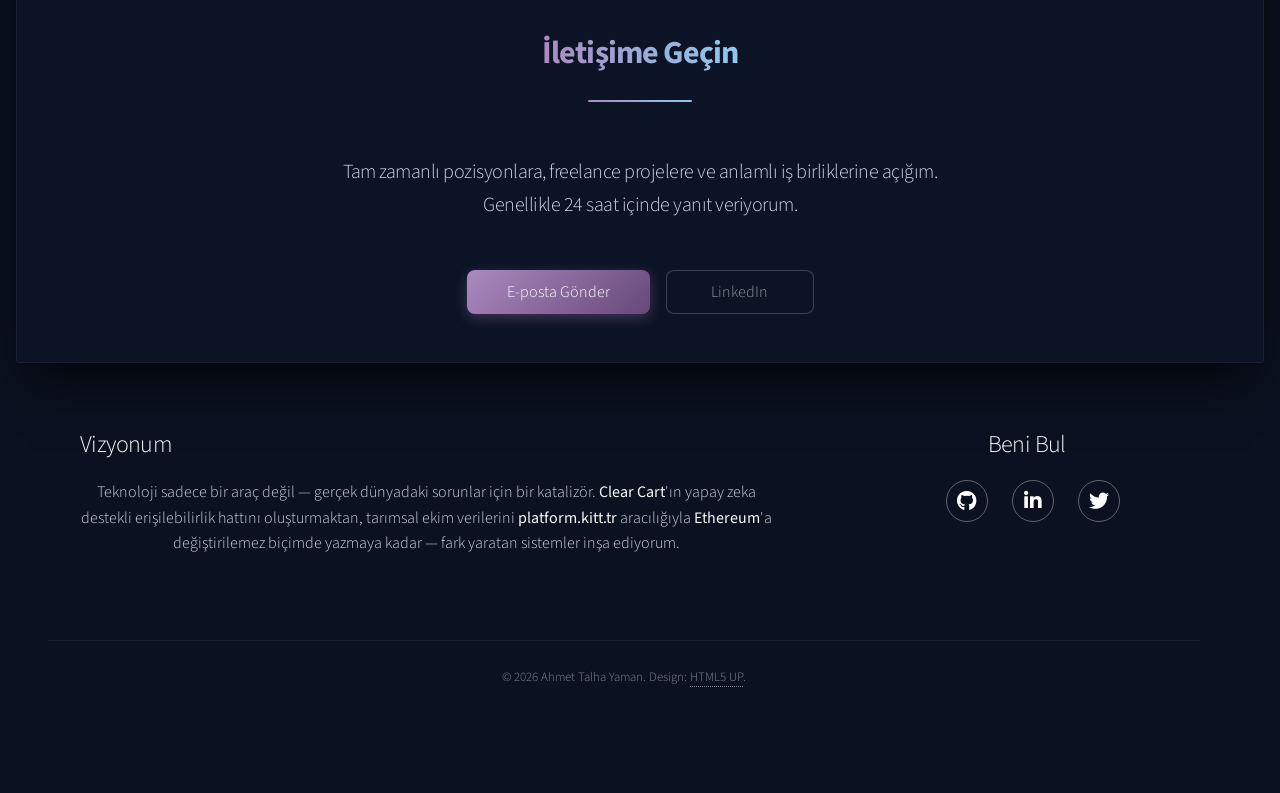
==== commit a838e509: "Revamp portfolio: add kitt.tr & platform.kitt.tr, full-stack reposition - Add platform.kitt.tr (Fast" ====
--- a/tr.html
+++ b/tr.html
@@ -1,401 +1,425 @@
 <!DOCTYPE HTML>
-<html>
+<html lang="tr">
 
 <head>
-    <title>A. Talha Yaman | Developer Portfolyo</title>
-    <meta charset="utf-8" />
-    <meta name="viewport" content="width=device-width, initial-scale=1, user-scalable=no" />
-    <link rel="stylesheet" href="assets/css/main.css" />
-    <noscript>
-        <link rel="stylesheet" href="assets/css/noscript.css" />
-    </noscript>
+	<title>Ahmet Talha Yaman | Full-Stack & Blockchain Geliştirici</title>
+	<meta charset="utf-8" />
+	<meta name="viewport" content="width=device-width, initial-scale=1, user-scalable=no" />
+	<meta name="description" content="Node.js, FastAPI ve Ethereum akıllı sözleşmeleri konusunda uzman Full-Stack Geliştirici. Prodüksiyon kalitesinde web uygulamaları ve zincir üstü izlenebilirlik platformları geliştiriyorum." />
+	<meta property="og:title" content="Ahmet Talha Yaman | Full-Stack & Blockchain Geliştirici" />
+	<meta property="og:description" content="Node.js, FastAPI ve Ethereum akıllı sözleşmeleri konusunda uzman Full-Stack Geliştirici. Prodüksiyon kalitesinde web uygulamaları ve zincir üstü izlenebilirlik platformları geliştiriyorum." />
+	<meta property="og:type" content="website" />
+	<link rel="stylesheet" href="assets/css/main.css" />
+	<noscript>
+		<link rel="stylesheet" href="assets/css/noscript.css" />
+	</noscript>
 </head>
 
 <body class="is-preload">
 
-    <div id="wrapper">
-
-        <header id="header" class="alt">
-            <span class="logo"><img src="images/header-photo.jpeg" alt="Ahmet Talha Yaman" /></span>
-            <h1>Ahmet Talha Yaman</h1>
-            <p>Node.js Backend Mimarı & Siber Güvenlik Tutkunu.<br />
-                Bugünün güvenli dijital kalelerini inşa ediyor, yarının siber sınırlarını savunuyorum.</p>
-        </header>
-
-        <nav id="nav">
-            <ul>
-                <li><a href="#intro" class="active">Hakkımda</a></li>
-                <li><a href="#skills">Yetenekler</a></li>
-                <li><a href="#projects">Projeler</a></li>
-                <li><a href="#vision">Vizyon</a></li>
-                <li><a href="#contact">İletişim</a></li>
-                <li class="lang-switch">
-                    <a href="index.html" class="lang-btn"><span class="icon solid fa-globe"></span> EN</a>
-                </li>
-            </ul>
-        </nav>
-
-        <div id="main">
-
-            <section id="intro" class="main">
-                <div class="spotlight">
-                    <div class="content">
-                        <header class="major" style="margin-bottom: 0">
-                            <h2>Merhaba, ben Talha.</h2>
-                        </header>
-                        <p>
-                            Mühendislik yolculuğum, deprem tespitinden otonom sistemlere kadar uzanan ödüllü
-                            <strong>TÜBİTAK</strong> araştırmaları geliştirdiğim ve uluslararası
-                            <strong>Erasmus+</strong> yazılım girişimlerine liderlik ettiğim lise yıllarında başladı.
-                            Akademik bir merak olarak başlayan bu serüven, sarsılmaz backend sistemleri inşa etmek ve
-                            dijital sınırları savunmak gibi profesyonel bir misyona dönüştü.
-                        </p>
-                        <p>
-                            Şu anda <strong>Clear Cart</strong> ekosisteminin baş mimarıyım. Görme engelliler için
-                            <strong>Yapay Zeka destekli erişilebilirlik araçları</strong> ve Monad üzerinde yüksek hızlı
-                            bir Social-Fi protokolü olan <strong>Clear Cart DO</strong>'yu geliştirerek, insani etki ile
-                            yüksek performans arasındaki köprüyü kuruyorum.
-                        </p>
-                        <p>
-                            <strong>Siber Güvenlik</strong> odaklı <strong>Node.js Backend</strong> geliştirmede
-                            uzmanlaşarak, günlerimi <strong>Docker</strong> ile geleceği konteynerize ederek ve güvenli,
-                            ölçeklenebilir altyapılar hazırlayarak geçiriyorum.
-                        </p>
-                        <p style="margin-bottom: 1.5em; font-weight: bold;">Yolculuğumu takip edin:</p>
-                        <ul class="actions">
-                            <li><a href="https://github.com/talhaymn7" class="button icon brands fa-github">GitHub</a>
-                            </li>
-                            <li><a href="https://www.linkedin.com/in/ahmet-talha-yaman-56221b182/"
-                                    class="button icon brands fa-linkedin-in">LinkedIn</a></li>
-                            <li><a href="https://x.com/talhaymn_7" class="button icon brands fa-twitter">Twitter</a>
-                            </li>
-                            <li><a href="https://www.instagram.com/talhaymn_7/"
-                                    class="button icon brands fa-instagram">Instagram</a></li>
-                        </ul>
-                    </div>
-                    <span class="image"><img src="images/header-photo.jpeg" alt="Ahmet Talha Yaman" /></span>
-                </div>
-            </section>
-
-            <section id="skills" class="main special">
-                <header class="major">
-                    <h2>Teknik Cephanem</h2>
-                    <p>Güvenli, ölçeklenebilir ve akıllı sistemler inşa etmek için çok disiplinli bir yaklaşım.</p>
-                </header>
-                <ul class="features">
-                    <li>
-                        <span class="icon solid major style1 fa-code"></span>
-                        <h3>Backend Geliştirme</h3>
-                        <p><strong>Node.js</strong> ve <strong>Java</strong> kullanarak yüksek performanslı sunucu
-                            tarafı mantığı oluşturuyorum. Modern uygulamaların omurgası olarak hizmet eden
-                            ölçeklenebilir mimariler ve sağlam API'ler inşa etmeye odaklanıyorum.
-                        </p>
-                    </li>
-                    <li>
-                        <span class="icon solid major style3 fa-shield-alt"></span>
-                        <h3>Siber Güvenlik</h3>
-                        <p>Dijital savunmaya derin bir ilgi duyuyorum. <strong>Kriptografi</strong>yi, güvenlik
-                            denetimleri için <strong>Kali Linux</strong>'u araştırıyor ve kullanıcı gizliliği ile veri
-                            bütünlüğünü sağlamak için <strong>Sıfır Bilgi İspatı (ZKP)</strong> uyguluyorum.</p>
-                    </li>
-                    <li>
-                        <span class="icon solid major style5 fa-server"></span>
-                        <h3>Altyapı & DevOps</h3>
-                        <p>Ortamları <strong>Docker</strong> ile yönetiyor ve <strong>NGINX Reverse Proxy</strong> ile
-                            trafiği optimize ediyorum. Güvenli <strong>Sistem Mimarisi</strong> aracılığıyla kod ve
-                            dağıtım (deployment) arasındaki köprüyü kuruyorum.
-                        </p>
-                    </li>
-                    <li>
-                        <span class="icon major style2 fa-lightbulb"></span>
-                        <h3>Python & Yapay Zeka</h3>
-                        <p>Veri odaklı çözümler için <strong>Python</strong> kullanıyorum.
-                            <strong>EfficientNet-B4</strong> gibi bilgisayarlı görü (computer vision) modellerini
-                            uygulama ve akıllı arama yetenekleri için <strong>pgvector</strong> kullanma konusunda
-                            deneyimliyim.
-                        </p>
-                    </li>
-                </ul>
-            </section>
-
-            <section id="projects" class="main special">
-                <header class="major">
-                    <h2>Projelerim</h2>
-                    <p>Yapay zeka destekli erişilebilirlik, Social-Fi protokolleri ve bilimsel araştırmalardan oluşan
-                        bir portfolyo.</p>
-                </header>
-
-                <div
-                    style="text-align: left; background: rgba(171, 138, 191, 0.1); padding: 2.5em; border-radius: 20px; margin-bottom: 2.5em; border: 1px solid #ab8abf;">
-
-                    <div style="display: flex; align-items: center; margin-bottom: 1.5em;">
-                        <img src="images/clear-cart-logo.png" alt="Clear Cart Logo"
-                            style="width: 65px; height: 65px; margin-right: 20px; border-radius: 12px; object-fit: contain;">
-                        <h3 style="color: #ab8abf; font-size: 1.8em; margin: 0; line-height: 1.2;">Clear Cart </h3>
-                    </div>
-
-                    <p><strong>Bağımsız Alışverişi Güçlendiriyor:</strong> Görme engelliler ve gıda alerjisi olan
-                        bireyler için tasarlanmış bir mobil platform. <strong>EfficientNet-B4</strong> ve
-                        <strong>pgvector</strong> kullanan Clear Cart, kullanıcıların kameraları aracılığıyla ürünleri
-                        tanımlamasına ve alerjenleri gerçek zamanlı olarak tespit etmesine olanak tanır.
-                    </p>
-
-                    <p><em>Temel Teknolojiler:</em> Python (Görüntü İşleme Hattı), PostgreSQL (pgvector), WCAG 2.1
-                        Erişilebilirlik Standartları.</p>
-
-                    <ul class="actions">
-                        <li>
-                            <a href="https://clearcart.com.tr/en" class="button primary small" style="background-color: #ab8abf !important; 
-                  color: #ffffff !important; 
-                  box-shadow: 0 4px 14px 0 rgba(171, 138, 191, 0.39) !important; 
-                  border: none !important; 
-                  font-weight: bold !important;">
-                                Web Sitesini Ziyaret Et
-                            </a>
-                        </li>
-
-                        <li>
-                            <span class="button small disabled" style="background-color: #67487a !important; 
-                     color: #ffffff !important; 
-                     opacity: 1 !important; 
-                     cursor: default !important; 
-                     border: none !important;">
-                                MVP Aşamasında
-                            </span>
-                        </li>
-                    </ul>
-                </div>
-
-                <div
-                    style="text-align: left; background: rgba(140, 201, 240, 0.08); padding: 2.5em; border-radius: 20px; margin-bottom: 3em; border: 1px solid #8cc9f0;">
-
-                    <div style="display: flex; align-items: center; margin-bottom: 1.5em;">
-                        <span class="icon solid fa-shopping-cart"
-                            style="font-size: 1.8em; color: #8cc9f0; margin-right: 20px;"></span>
-                        <h3 style="color: #636363; font-size: 1.6em; margin: 0; line-height: 1.2;">Clear Cart DO
-                            (Social-Fi Protokolü)</h3>
-                    </div>
-
-                    <p><strong>"Çok Oyunculu" Finans Çözümü:</strong> Grup yemekleri için sipariş protokollerini yeniden
-                        tanımlayan bir konsept proje. Gerçek zamanlı senkronizasyon için <strong>Firebase</strong> ve
-                        <strong>Node.js</strong> kullanarak, gruptaki her üyenin kendi sepetini yönetmesine ve
-                        <strong>Monad hızında</strong> bireysel olarak ödeme yapmasına olanak tanır. Artık hesap bölme
-                        derdine son.
-                    </p>
-
-                    <ul class="actions special" style="margin-top: 2em;">
-                        <a href="https://monad-cc-project-nextjs-cvj7xs8su-talhaymn7s-projects.vercel.app/"
-							class="button primary small vercell"
-							style="color: #ffffff !important; font-weight: bold !important;">
-							Siteyi Ziyaret Et: Clear Cart DO on Vercell
-						</a>
-                        <li>
-                            <span class="button small" style="border-color: #8cc9f0 !important; 
-                     color: #ccdde7 !important; 
-                     cursor: default !important;
-                     box-shadow: none !important;
-                     background: #3e1094 !important">
-                                Node.js
-                            </span>
-                        </li>
-                        <li>
-                            <span class="button small" style="border-color: #8cc9f0 !important; 
-                     color: #ccdde7 !important; 
-                     cursor: default !important;
-                     box-shadow: none !important;
-                     background: #3e1094 !important">
-                                Firebase
-                            </span>
-                        </li>
-                        <li>
-                            <span class="button small" style="border-color: #8cc9f0 !important; 
-                   color: #ccdde7 !important; 
-                     cursor: default !important;
-                     box-shadow: none !important;
-                     background: #3e1094 !important">
-                                Monad Konsepti
-                            </span>
-                        </li>
-                    </ul>
-                </div>
-
-                <header class="major" style="margin-top: 4em;">
-                    <h2>Araştırma Galerim</h2>
-                    <p>TÜBİTAK için birden fazla disiplinde ödüllü araştırma projeleri.</p>
-                </header>
-                <ul class="features" style="margin-bottom: 4em;">
-                    <li>
-                        <span class="icon solid major style1 fa-wave-square"></span>
-                        <h3>Coğrafya</h3>
-                        <p><strong>Erken Deprem Tespiti:</strong> Erken sismik uyarı sistemleri için donanım-yazılım
-                            hibriti tasarlandı.</p>
-                    </li>
-                    <li>
-                        <span class="icon solid major style2 fa-lightbulb"></span>
-                        <h3>Fizik</h3>
-                        <p><strong>Otonom Aydınlatma:</strong> Enerji tasarruflu şehir aydınlatması için akıllı bir
-                            altyapı projesi.</p>
-                    </li>
-                    <li>
-                        <span class="icon solid major style3 fa-plus-square"></span>
-                        <h3>Matematik</h3>
-                        <p>Karmaşık matematiksel modellemeler için gelişmiş algoritmik çözümler geliştirilmesi.</p>
-                    </li>
-                    <li>
-                        <span class="icon solid major style4 fa-user-shield"></span>
-                        <h3>Psikoloji</h3>
-                        <p><strong>COVID-19 Analizi:</strong> Pandemi döneminde lise öğrencilerine odaklanan bir
-                            psikolojik etki çalışması.</p>
-                    </li>
-                </ul>
-
-                <header class="major" style="margin-top: 4em; margin-bottom: 0">
-                    <h2>Uluslararası Liderlik ve Konseptler</h2>
-                </header>
-
-                <ul class="features" id="leadership-grid">
-                    <li>
-                        <span class="icon solid major style5 fa-users"></span>
-                        <h3>Erasmus+ Liderliği</h3>
-                        <p style="text-align: justify;">Uluslararası girişimler olan <em>"My Little Toolkit"</em> ve
-                            <em>"Vocabulary"</em> projelerinde <strong>Lider Öğrenci</strong> olarak görev aldım.
-                            Avrupalı ortaklar arasında ekip koordinasyonunu ve yazılım geliştirme yaşam döngülerini
-                            yönettim.</p>
-                    </li>
-
-                    <li>
-                        <span class="icon solid major style1 fa-lock"></span>
-                        <h3>AI2D (Gelecek Konsepti)</h3>
-                        <p style="text-align: justify;">Kullanıcı doğrulamasında gizliliği ön planda tutarak, blockchain
-                            veri doğrulamasına <strong>Sıfır Bilgi İspatı (ZKP)</strong> getirmek üzere tasarlanmış
-                            vizyoner bir siber güvenlik altyapısı.
-                        </p>
-                    </li>
-                </ul>
-            </section>
-
-            <section id="vision" class="main special">
-                <header class="major">
-                    <h2>Gelecek Vizyonu</h2>
-                    <p>Merkeziyetsiz ve kriptografik prensipler aracılığıyla aşılamaz dijital sistemlerin geleceğini
-                        mimari olarak tasarlamak.</p>
-                </header>
-
-                <div
-                    style="text-align: center; background: rgba(171, 138, 191, 0.05); padding: 2.5em; border-radius: 20px; border: 1px solid rgba(171, 138, 191, 0.1);">
-                    <ul class="features">
-                        <li>
-                            <span class="icon solid major style1 fa-network-wired"></span>
-                            <h3>Merkeziyetsiz Gizlilik</h3>
-                            <p>Kullanıcı anonimliğinden ödün vermeden verileri doğrulamak için <strong>Sıfır Bilgi
-                                    İspatı (ZKP)</strong> ve <strong>Blockchain</strong> kullanarak sağlam altyapılar
-                                geliştirmek.
-                            </p>
-                        </li>
-
-                        <li>
-                            <span class="icon solid major style3 fa-shield-virus"></span>
-                            <h3>Güçlendirilmiş Altyapı</h3>
-                            <p>Güvenlik açıklarını ortaya çıkmadan önlemek için gelişmiş <strong>Kriptografi</strong> ve
-                                <strong>Güvenli Kodlama Pratikleri</strong> ile güvenli backend sistemleri tasarlamak.
-                            </p>
-                        </li>
-
-                        <li>
-                            <span class="icon solid major style5 fa-fingerprint"></span>
-                            <h3>Algoritmik Güven</h3>
-                            <p>Güvenin sadece merkezi otoritelerle değil, <strong>Matematiksel İspatlarla</strong>
-                                tanımlandığı, <em>Monad hızında</em> güvenliğe ulaşan, geleceğe dönük siber güvenliğe
-                                öncülük etmek.</p>
-                        </li>
-                    </ul>
-                </div>
-            </section>
-
-
-            <section id="contact" class="main special" style="text-align: center;">
-                <header class="major">
-                    <h2 style="text-align: center;">İletişime Geçin</h2>
-                    <p style="text-align: center; margin-left: auto; margin-right: auto; max-width: 800px;">
-                        Her türlü profesyonel soru, iş birliği teklifi veya ağ kurma (networking) için <br />
-                        aşağıdaki bağlantılar aracılığıyla benimle iletişime geçebilirsiniz.
-                    </p>
-                </header>
-
-                <footer class="major">
-                    <ul class="actions special">
-                        <li>
-                            <a href="mailto:ahmettalhamyn@gmail.com" class="button primary" style="background-color: #ab8abf !important; 
-                          color: #ffffff !important; 
-                          box-shadow: 0 4px 14px 0 rgba(171, 138, 191, 0.3) !important; 
-                          border: none !important;
-                          padding: 0 2.5em !important;">
-                                E-posta Gönder
-                            </a>
-                        </li>
-                        <li>
-                            <a href="https://linkedin.com/in/ahmet-talha-yaman-56221b182/" class="button"
-                                style="padding: 0 2.5em !important; border-color: #636363 !important; color: #636363 !important;">
-                                LinkedIn
-                            </a>
-                        </li>
-                    </ul>
-                </footer>
-
-                <p style="font-size: 0.8em; margin-top: 3em; opacity: 0.5; text-align: center; width: 100%;">
-                    <i class="icon solid fa-shield-alt"></i> Profesyonel taleplere genellikle 24 saat içinde yanıt
-                    verilmektedir.
-                </p>
-            </section>
-
-        </div>
-
-        <footer id="footer"
-            style="display: flex; flex-wrap: wrap; justify-content: space-between; align-items: flex-start; padding: 5em 2em 3em 2em; text-align: left;">
-
-            <section style="flex: 2; min-width: 300px; margin-right: 3em; margin-bottom: 2em;">
-                <h2 style="text-align: left;">Vizyonum</h2>
-                <p style="text-align: justify !important; margin: 0; line-height: 1.6;">
-                    Teknolojinin sadece bir araç değil, toplumsal zorlukları çözmek için bir katalizör olduğuna
-                    inanıyorum. <strong>Clear Cart</strong> ile yapay zeka destekli erişilebilirlik çözümleri
-                    geliştirmekten, <strong>AI2D</strong> gibi güvenli, gizlilik odaklı sistemler tasarlamaya kadar
-                    hedefim; dünyada kalıcı pozitif bir etki bırakan yüksek performanslı yazılımlar üretmektir.
-                </p>
-            </section>
-
-            <section style="flex: 1; min-width: 250px; text-align: center; margin-bottom: 2em;">
-                <h2 style="margin-bottom: 1.5em;">Sosyal Medya</h2>
-                <ul class="icons"
-                    style="display: flex; justify-content: center; padding: 0; list-style: none; margin: 0;">
-                    <li style="padding: 0 0.75em;"><a href="https://github.com/talhaymn7"
-                            class="icon brands fa-github alt" target="_blank"><span class="label">GitHub</span></a></li>
-                    <li style="padding: 0 0.75em;"><a href="https://linkedin.com/in/ahmet-talha-yaman-56221b182/"
-                            class="icon brands fa-linkedin-in alt" target="_blank"><span
-                                class="label">LinkedIn</span></a></li>
-                    <li style="padding: 0 0.75em;"><a href="https://x.com/talhaymn_7" class="icon brands fa-twitter alt"
-                            target="_blank"><span class="label">Twitter</span></a></li>
-                    <li style="padding: 0 0.75em;"><a href="https://www.instagram.com/talhaymn_7/"
-                            class="icon brands fa-instagram alt" target="_blank"><span
-                                class="label">Instagram</span></a></li>
-                </ul>
-            </section>
-
-            <p class="copyright"
-                style="width: 100%; text-align: center; margin-top: 4em; border-top: 1px solid rgba(255,255,255,0.1); padding-top: 2em; opacity: 0.6; font-size: 0.8em;">
-                &copy; 2026 Ahmet Talha Yaman. Design: <a href="https://html5up.net">HTML5 UP</a>.
-            </p>
-        </footer>
-
-    </div>
-
-    <script src="assets/js/jquery.min.js"></script>
-    <script src="assets/js/jquery.scrollex.min.js"></script>
-    <script src="assets/js/jquery.scrolly.min.js"></script>
-    <script src="assets/js/browser.min.js"></script>
-    <script src="assets/js/breakpoints.min.js"></script>
-    <script src="assets/js/util.js"></script>
-    <script src="assets/js/main.js"></script>
+	<div id="wrapper">
+
+		<header id="header" class="alt">
+			<span class="logo"><img src="images/header-photo.jpeg" alt="Ahmet Talha Yaman" /></span>
+			<h1>Ahmet Talha Yaman</h1>
+			<p>Full-Stack Geliştirici &amp; Blockchain Tutkunu.<br />
+				Tailwind arayüzlerinden Ethereum akıllı sözleşmelerine — prodüksiyon sistemleri inşa ediyorum.</p>
+			<span class="available-badge">İş Tekliflerine Açığım</span>
+		</header>
+
+		<nav id="nav">
+			<ul>
+				<li><a href="#intro" class="active">Hakkımda</a></li>
+				<li><a href="#skills">Yetenekler</a></li>
+				<li><a href="#projects">Projeler</a></li>
+				<li><a href="#vision">Vizyon</a></li>
+				<li><a href="#contact">İletişim</a></li>
+				<li class="lang-switch">
+					<a href="index.html" class="lang-btn"><span class="icon solid fa-globe"></span> EN</a>
+				</li>
+			</ul>
+		</nav>
+
+		<div id="main">
+
+			<section id="intro" class="main">
+				<div class="spotlight">
+					<div class="content">
+						<header class="major" style="margin-bottom: 0">
+							<h2>Merhaba, ben Talha.</h2>
+						</header>
+						<p>
+							Mühendislik yolculuğum, deprem tespitinden otonom altyapılara kadar uzanan
+							ödüllü <strong>TÜBİTAK</strong> araştırmalarıyla ve Avrupalı ekiplere
+							liderlik ettiğim uluslararası <strong>Erasmus+</strong> girişimleriyle
+							lise yıllarımda başladı.
+						</p>
+						<p>
+							En son olarak <strong>platform.kitt.tr</strong>'yi hayata geçirdim: çiftçi ekim
+							kayıtlarının <strong>SHA-256</strong> ile toplu olarak hashlenip özel bir
+							<strong>Ethereum akıllı sözleşmesi</strong> aracılığıyla değiştirilemez biçimde
+							zincire yazıldığı bir prodüksiyon izlenebilirlik platformu. Bunun yanı sıra
+							<strong>kitt.tr</strong>'yi de sıfırdan Tailwind CSS ile geliştirdim.
+						</p>
+						<p>
+							Full-stack çalışıyorum: backend'de <strong>FastAPI &amp; Node.js</strong>,
+							frontend'de <strong>Tailwind CSS &amp; JavaScript</strong> ve her deploy'da
+							<strong>DevOps</strong> disiplini (Railway, Docker, NGINX, Cloudflare).
+						</p>
+						<ul class="actions">
+							<li><a href="https://github.com/talhaymn7" class="button icon brands fa-github" target="_blank">GitHub</a></li>
+							<li><a href="https://www.linkedin.com/in/ahmet-talha-yaman-56221b182/" class="button icon brands fa-linkedin-in" target="_blank">LinkedIn</a></li>
+							<li><a href="https://x.com/talhaymn_7" class="button icon brands fa-twitter" target="_blank">Twitter</a></li>
+						</ul>
+					</div>
+					<span class="image"><img src="images/header-photo.jpeg" alt="Ahmet Talha Yaman" /></span>
+				</div>
+			</section>
+
+			<section id="skills" class="main special">
+				<header class="major">
+					<h2>Teknik Yetenekler</h2>
+					<p>Güvenli, ölçeklenebilir ve prodüksiyona hazır sistemler inşa etmek için çok disiplinli bir yaklaşım.</p>
+				</header>
+				<ul class="features">
+					<li>
+						<span class="icon solid major style1 fa-code"></span>
+						<h3>Backend &amp; API</h3>
+						<p><strong>Node.js</strong>, <strong>FastAPI</strong> ve <strong>Java</strong> ile
+							sunucu tarafı geliştirme. REST API'ler, gerçek zamanlı senkronizasyon ve
+							<strong>PostgreSQL</strong> / <strong>Firebase</strong> destekli veri hatları.
+						</p>
+					</li>
+					<li>
+						<span class="icon solid major style2 fa-paint-brush"></span>
+						<h3>Frontend &amp; Arayüz</h3>
+						<p><strong>Tailwind CSS</strong>, <strong>HTML5 / CSS3</strong> ve
+							<strong>JavaScript</strong> ile duyarlı arayüzler. Erişilebilirlik
+							standartlarına (<strong>WCAG 2.1</strong>) ve temiz kullanıcı deneyimine odak.
+						</p>
+					</li>
+					<li>
+						<span class="icon solid major style3 fa-link"></span>
+						<h3>Blockchain &amp; Güvenlik</h3>
+						<p><strong>Ethereum akıllı sözleşmeleri</strong> ve <strong>SHA-256</strong>
+							toplu hashleme ile zincir üstü değiştirilemezlik. <strong>ZKP</strong>,
+							<strong>Kriptografi</strong> ve <strong>Kali Linux</strong> ile güvenlik
+							denetimlerine derin ilgi.
+						</p>
+					</li>
+					<li>
+						<span class="icon solid major style5 fa-server"></span>
+						<h3>Altyapı &amp; DevOps</h3>
+						<p><strong>Docker</strong> ile konteynerize deploy'lar, <strong>NGINX</strong>
+							ile trafik yönetimi, <strong>Railway</strong> üzerinde cloud hosting ve
+							<strong>Cloudflare</strong> ile DNS yönetimi.
+						</p>
+					</li>
+				</ul>
+			</section>
+
+			<section id="projects" class="main special">
+				<header class="major">
+					<h2>Projeler</h2>
+					<p>Prodüksiyon deployları, yapay zeka destekli erişilebilirlik araçları ve zincir üstü izlenebilirlik platformları.</p>
+				</header>
+
+				<!-- platform.kitt.tr -->
+				<div class="project-card project-card--blockchain">
+					<div class="project-header">
+						<span class="icon solid fa-link" style="font-size: 2em; color: #64c882; margin-right: 20px; flex-shrink: 0;"></span>
+						<div>
+							<h3 class="color-blockchain">platform.kitt.tr</h3>
+							<p class="project-subtitle">Dijital İzlenebilirlik Platformu — Prodüksiyonda Canlı</p>
+						</div>
+					</div>
+					<p>
+						Kitt girişimi için geliştirilmiş tam kapsamlı izlenebilirlik platformu.
+						Tek bir <strong>FastAPI</strong> backend üzerinden servis edilen üç ayrı
+						arayüz: <strong>yönetici</strong>, <strong>alıcı</strong> ve <strong>çiftçi</strong>.
+						Platformun özü: ekim kayıtları toplu olarak <strong>SHA-256</strong> ile
+						hashlenip özel bir <strong>Ethereum akıllı sözleşmesi</strong> aracılığıyla
+						zincire yazılıyor; değiştirilemez bir denetim izi oluşturuluyor.
+						<strong>Railway</strong> üzerinde prodüksiyona alındı.
+					</p>
+					<div class="tech-badges">
+						<span class="tech-badge tech-badge--green">FastAPI</span>
+						<span class="tech-badge tech-badge--green">Python</span>
+						<span class="tech-badge tech-badge--green">PostgreSQL</span>
+						<span class="tech-badge tech-badge--green">Ethereum</span>
+						<span class="tech-badge tech-badge--green">Akıllı Sözleşme</span>
+						<span class="tech-badge tech-badge--dark">SHA-256</span>
+						<span class="tech-badge tech-badge--dark">JavaScript</span>
+						<span class="tech-badge tech-badge--dark">Railway</span>
+					</div>
+					<ul class="actions" style="margin-top: 1.5em; margin-bottom: 0;">
+						<li>
+							<a href="https://platform.kitt.tr" class="button primary small btn-blockchain" target="_blank">
+								Platforma Git
+							</a>
+						</li>
+						<li>
+							<span class="status-badge status-badge--live">Prodüksiyonda Canlı</span>
+						</li>
+					</ul>
+				</div>
+
+				<!-- kitt.tr -->
+				<div class="project-card project-card--web">
+					<div class="project-header">
+						<span class="icon solid fa-seedling" style="font-size: 2em; color: #ffb450; margin-right: 20px; flex-shrink: 0;"></span>
+						<div>
+							<h3 class="color-web">kitt.tr</h3>
+							<p class="project-subtitle">Kurumsal Web Sitesi — Prodüksiyonda Canlı</p>
+						</div>
+					</div>
+					<p>
+						<strong>Kitt</strong> girişimi için sıfırdan geliştirilen kurumsal web sitesi.
+						Net marka iletişimi ve performansa odaklanılarak, layout için utility-first
+						yaklaşım sunan <strong>Tailwind CSS</strong> ve interaktivite için vanilla
+						<strong>JavaScript</strong> kullanıldı. DNS <strong>Cloudflare</strong>
+						üzerinden yönetiliyor; hosting <strong>Railway</strong> üzerinde prodüksiyonda.
+					</p>
+					<div class="tech-badges">
+						<span class="tech-badge tech-badge--orange">Tailwind CSS</span>
+						<span class="tech-badge tech-badge--orange">JavaScript</span>
+						<span class="tech-badge tech-badge--dark">HTML5 / CSS3</span>
+						<span class="tech-badge tech-badge--dark">Railway</span>
+						<span class="tech-badge tech-badge--dark">Cloudflare DNS</span>
+					</div>
+					<ul class="actions" style="margin-top: 1.5em; margin-bottom: 0;">
+						<li>
+							<a href="https://kitt.tr" class="button primary small btn-web" target="_blank">
+								Web Sitesine Git
+							</a>
+						</li>
+						<li>
+							<span class="status-badge status-badge--live">Prodüksiyonda Canlı</span>
+						</li>
+					</ul>
+				</div>
+
+				<!-- Clear Cart -->
+				<div class="project-card project-card--purple">
+					<div class="project-header">
+						<img src="images/clear-cart-logo.png" alt="Clear Cart Logo">
+						<div>
+							<h3 class="color-purple">Clear Cart</h3>
+							<p class="project-subtitle">Yapay Zeka Destekli Erişilebilirlik Platformu — MVP Aşamasında</p>
+						</div>
+					</div>
+					<p>
+						<strong>Görme engellilerin</strong> ve gıda alerjisi olan bireylerin bağımsız
+						alışveriş yapmasını sağlayan mobil platform. Kullanıcılar herhangi bir ürüne
+						kameralarını tutarak <strong>EfficientNet-B4</strong> görüntü işleme hattı ve
+						<strong>pgvector</strong> destekli semantik benzerlik araması aracılığıyla
+						gerçek zamanlı alerjen tespiti yapabiliyor. <strong>WCAG 2.1</strong>
+						erişilebilirlik standartlarına uygun geliştirildi.
+					</p>
+					<div class="tech-badges">
+						<span class="tech-badge tech-badge--purple">Python</span>
+						<span class="tech-badge tech-badge--purple">EfficientNet-B4</span>
+						<span class="tech-badge tech-badge--purple">pgvector</span>
+						<span class="tech-badge tech-badge--dark">PostgreSQL</span>
+						<span class="tech-badge tech-badge--dark">WCAG 2.1</span>
+					</div>
+					<ul class="actions" style="margin-top: 1.5em; margin-bottom: 0;">
+						<li>
+							<a href="https://clearcart.com.tr/en" class="button primary small btn-purple" target="_blank">
+								Web Sitesine Git
+							</a>
+						</li>
+						<li>
+							<span class="status-badge status-badge--mvp">MVP Aşamasında</span>
+						</li>
+					</ul>
+				</div>
+
+				<!-- Clear Cart DO -->
+				<div class="project-card project-card--blue">
+					<div class="project-header">
+						<span class="icon solid fa-shopping-cart" style="font-size: 2em; color: #8cc9f0; margin-right: 20px; flex-shrink: 0;"></span>
+						<div>
+							<h3 class="color-blue">Clear Cart DO <small style="font-size: 0.6em; opacity: 0.6; font-weight: 400;">Social-Fi Protokolü</small></h3>
+							<p class="project-subtitle">Grup Yemek Ödemeleri — Konsept</p>
+						</div>
+					</div>
+					<p>
+						Grup yemek ödemelerini yeniden tanımlayan bir Social-Fi konsepti. Her üye kendi
+						sepetini yönetiyor ve bireysel olarak ödeme yapıyor — artık hesap bölme derdi
+						yok. Gerçek zamanlı senkronizasyon için <strong>Firebase</strong> ve backend için
+						<strong>Node.js</strong> kullanıldı; işlemler <strong>Monad hızında</strong>
+						çalışacak şekilde tasarlandı.
+					</p>
+					<div class="tech-badges">
+						<span class="tech-badge tech-badge--blue">Node.js</span>
+						<span class="tech-badge tech-badge--blue">Next.js</span>
+						<span class="tech-badge tech-badge--blue">Firebase</span>
+						<span class="tech-badge tech-badge--dark">Monad</span>
+						<span class="tech-badge tech-badge--dark">Vercel</span>
+					</div>
+					<ul class="actions" style="margin-top: 1.5em; margin-bottom: 0;">
+						<li>
+							<a href="https://monad-cc-project-nextjs-cvj7xs8su-talhaymn7s-projects.vercel.app/" class="button small btn-blue" target="_blank">
+								Demoyu Gör
+							</a>
+						</li>
+						<li>
+							<span class="status-badge status-badge--concept">Konsept</span>
+						</li>
+					</ul>
+				</div>
+
+				<header class="major" style="margin-top: 4em;">
+					<h2>Bilimsel Araştırmalar</h2>
+					<p>TÜBİTAK için birden fazla disiplinde ödüllü araştırma projeleri.</p>
+				</header>
+				<ul class="features" style="margin-bottom: 4em;">
+					<li>
+						<span class="icon solid major style1 fa-wave-square"></span>
+						<h3>Coğrafya</h3>
+						<p><strong>Erken Deprem Tespiti:</strong> Erken sismik uyarı sistemleri için donanım-yazılım hibriti.</p>
+					</li>
+					<li>
+						<span class="icon solid major style2 fa-lightbulb"></span>
+						<h3>Fizik</h3>
+						<p><strong>Otonom Aydınlatma:</strong> Enerji tasarruflu şehir aydınlatması için akıllı altyapı projesi.</p>
+					</li>
+					<li>
+						<span class="icon solid major style3 fa-plus-square"></span>
+						<h3>Matematik</h3>
+						<p>Karmaşık matematiksel modelleme sorunları için gelişmiş algoritmik çözümler.</p>
+					</li>
+					<li>
+						<span class="icon solid major style4 fa-user-shield"></span>
+						<h3>Psikoloji</h3>
+						<p><strong>COVID-19 Etkisi:</strong> Pandemi döneminde lise öğrencilerine odaklanan psikolojik analiz çalışması.</p>
+					</li>
+				</ul>
+
+				<header class="major" style="margin-top: 4em; margin-bottom: 0">
+					<h2>Uluslararası Liderlik</h2>
+				</header>
+				<ul class="features" id="leadership-grid">
+					<li>
+						<span class="icon solid major style5 fa-users"></span>
+						<h3>Erasmus+ Liderliği</h3>
+						<p style="text-align: justify;">
+							<em>"My Little Toolkit"</em> ve <em>"Vocabulary"</em> uluslararası girişimlerinde
+							<strong>Lider Öğrenci</strong> olarak görev aldım — Avrupalı ekipleri tam yazılım
+							geliştirme yaşam döngüleri boyunca koordine ettim.
+						</p>
+					</li>
+					<li>
+						<span class="icon solid major style1 fa-lock"></span>
+						<h3>AI2D (Konsept)</h3>
+						<p style="text-align: justify;">
+							Blockchain veri doğrulamasına <strong>Sıfır Bilgi İspatı (ZKP)</strong> getiren
+							bir siber güvenlik altyapısı — kimlik bilgilerini ifşa etmeden gizlilik odaklı
+							kullanıcı doğrulaması.
+						</p>
+					</li>
+				</ul>
+
+			</section>
+
+			<section id="vision" class="main special">
+				<header class="major">
+					<h2>Hedefim</h2>
+					<p>Güvenli altyapı ile merkeziyetsiz güven arasındaki kesişim noktasında inşa ediyorum.</p>
+				</header>
+				<div class="vision-box">
+					<ul class="features">
+						<li>
+							<span class="icon solid major style1 fa-network-wired"></span>
+							<h3>Merkeziyetsiz Gizlilik</h3>
+							<p>Kullanıcı kimliğini asla ifşa etmeden verileri doğrulamak için
+								<strong>Sıfır Bilgi İspatı</strong> ve <strong>Blockchain</strong>
+								uygulamak.
+							</p>
+						</li>
+						<li>
+							<span class="icon solid major style3 fa-shield-virus"></span>
+							<h3>Güçlendirilmiş Altyapı</h3>
+							<p>Güvenliğin sonradan eklenen bir şey değil, birincil tasarım kısıtı olduğu
+								backend sistemleri — API kimlik doğrulamasından güvenli deploy hatlarına.
+							</p>
+						</li>
+						<li>
+							<span class="icon solid major style5 fa-fingerprint"></span>
+							<h3>Algoritmik Güven</h3>
+							<p>Güvenin merkezi otoritelere değil, <strong>matematiksel ispatlar</strong>a
+								dayandığı; tek hata noktası olmayan, geleceğe dönük sistemler.
+							</p>
+						</li>
+					</ul>
+				</div>
+			</section>
+
+			<section id="contact" class="main special">
+				<header class="major">
+					<h2>İletişime Geçin</h2>
+					<p>
+						Tam zamanlı pozisyonlara, freelance projelere ve anlamlı iş birliklerine açığım.<br />
+						Genellikle 24 saat içinde yanıt veriyorum.
+					</p>
+				</header>
+				<footer class="major">
+					<ul class="actions special">
+						<li>
+							<a href="mailto:ahmettalhaymn@gmail.com" class="button primary btn-contact">
+								E-posta Gönder
+							</a>
+						</li>
+						<li>
+							<a href="https://linkedin.com/in/ahmet-talha-yaman-56221b182/" class="button btn-contact-secondary" target="_blank">
+								LinkedIn
+							</a>
+						</li>
+					</ul>
+				</footer>
+			</section>
+
+		</div>
+
+		<footer id="footer">
+
+			<section class="footer-vision">
+				<h2>Vizyonum</h2>
+				<p style="text-align: justify; margin: 0; line-height: 1.6;">
+					Teknoloji sadece bir araç değil — gerçek dünyadaki sorunlar için bir katalizör.
+					<strong>Clear Cart</strong>'ın yapay zeka destekli erişilebilirlik hattını
+					oluşturmaktan, tarımsal ekim verilerini <strong>platform.kitt.tr</strong>
+					aracılığıyla <strong>Ethereum</strong>'a değiştirilemez biçimde yazmaya kadar —
+					fark yaratan sistemler inşa ediyorum.
+				</p>
+			</section>
+
+			<section class="footer-social">
+				<h2>Beni Bul</h2>
+				<ul class="icons" style="display: flex; justify-content: center; padding: 0; list-style: none; margin: 0;">
+					<li style="padding: 0 0.75em;"><a href="https://github.com/talhaymn7" class="icon brands fa-github alt" target="_blank"><span class="label">GitHub</span></a></li>
+					<li style="padding: 0 0.75em;"><a href="https://linkedin.com/in/ahmet-talha-yaman-56221b182/" class="icon brands fa-linkedin-in alt" target="_blank"><span class="label">LinkedIn</span></a></li>
+					<li style="padding: 0 0.75em;"><a href="https://x.com/talhaymn_7" class="icon brands fa-twitter alt" target="_blank"><span class="label">Twitter</span></a></li>
+				</ul>
+			</section>
+
+			<p class="copyright">
+				&copy; 2026 Ahmet Talha Yaman. Design: <a href="https://html5up.net">HTML5 UP</a>.
+			</p>
+
+		</footer>
+
+	</div>
+
+	<script src="assets/js/jquery.min.js"></script>
+	<script src="assets/js/jquery.scrollex.min.js"></script>
+	<script src="assets/js/jquery.scrolly.min.js"></script>
+	<script src="assets/js/browser.min.js"></script>
+	<script src="assets/js/breakpoints.min.js"></script>
+	<script src="assets/js/util.js"></script>
+	<script src="assets/js/main.js"></script>
 
 </body>
 
-</html>+</html>
--- a/assets/css/main.css
+++ b/assets/css/main.css
@@ -26,6 +26,280 @@
 	background: none !important;
 	border: none !important;
 	cursor: default;
+}
+
+/* =====================================================
+   PORTFOLIO CUSTOM STYLES
+   ===================================================== */
+
+/* Available for hire badge */
+.available-badge {
+	display: inline-flex;
+	align-items: center;
+	gap: 0.5em;
+	background: rgba(100, 200, 130, 0.12);
+	border: 1px solid rgba(100, 200, 130, 0.4);
+	color: #64c882;
+	padding: 0.4em 1.4em;
+	border-radius: 30px;
+	font-size: 0.8em;
+	font-weight: 600;
+	letter-spacing: 0.08em;
+	margin-top: 1.2em;
+	text-transform: uppercase;
+}
+
+.available-badge::before {
+	content: '';
+	width: 8px;
+	height: 8px;
+	background: #64c882;
+	border-radius: 50%;
+	flex-shrink: 0;
+	animation: pulse-green 2s infinite;
+}
+
+@keyframes pulse-green {
+	0%, 100% { opacity: 1; transform: scale(1); }
+	50%       { opacity: 0.4; transform: scale(0.7); }
+}
+
+/* Project Cards */
+.project-card {
+	text-align: left;
+	padding: 2.5em;
+	border-radius: 20px;
+	margin-bottom: 2.5em;
+}
+
+.project-card--blockchain {
+	background: rgba(100, 200, 130, 0.07);
+	border: 1px solid rgba(100, 200, 130, 0.5);
+}
+
+.project-card--web {
+	background: rgba(255, 180, 80, 0.07);
+	border: 1px solid rgba(255, 180, 80, 0.5);
+}
+
+.project-card--purple {
+	background: rgba(171, 138, 191, 0.1);
+	border: 1px solid #ab8abf;
+}
+
+.project-card--blue {
+	background: rgba(140, 201, 240, 0.07);
+	border: 1px solid rgba(140, 201, 240, 0.5);
+}
+
+.project-header {
+	display: flex;
+	align-items: center;
+	margin-bottom: 1.5em;
+}
+
+.project-header img {
+	width: 65px;
+	height: 65px;
+	margin-right: 20px;
+	border-radius: 12px;
+	object-fit: contain;
+}
+
+.project-header h3 {
+	margin: 0;
+	line-height: 1.2;
+	font-size: 1.8em;
+}
+
+h3.color-blockchain { color: #64c882; }
+h3.color-web        { color: #ffb450; }
+h3.color-purple     { color: #ab8abf; }
+h3.color-blue       { color: #8cc9f0; }
+
+.project-subtitle {
+	margin: 0.3em 0 0 0;
+	font-size: 0.82em;
+	opacity: 0.6;
+}
+
+/* Tech Badges */
+.tech-badges {
+	display: flex;
+	flex-wrap: wrap;
+	gap: 0.45em;
+	margin-top: 1.4em;
+}
+
+.tech-badge {
+	display: inline-block;
+	padding: 0.28em 0.85em;
+	border-radius: 30px;
+	font-size: 0.7em;
+	font-weight: 700;
+	letter-spacing: 0.07em;
+	text-transform: uppercase;
+}
+
+.tech-badge--dark {
+	background: rgba(255,255,255,0.04);
+	border: 1px solid rgba(255,255,255,0.12);
+	color: rgba(255,255,255,0.5);
+}
+
+.tech-badge--green {
+	background: rgba(100, 200, 130, 0.12);
+	border: 1px solid rgba(100, 200, 130, 0.4);
+	color: #64c882;
+}
+
+.tech-badge--orange {
+	background: rgba(255, 180, 80, 0.12);
+	border: 1px solid rgba(255, 180, 80, 0.4);
+	color: #ffb450;
+}
+
+.tech-badge--purple {
+	background: rgba(171, 138, 191, 0.12);
+	border: 1px solid rgba(171, 138, 191, 0.4);
+	color: #ab8abf;
+}
+
+.tech-badge--blue {
+	background: rgba(140, 201, 240, 0.12);
+	border: 1px solid rgba(140, 201, 240, 0.4);
+	color: #8cc9f0;
+}
+
+/* Status Badges */
+.status-badge {
+	display: inline-flex;
+	align-items: center;
+	padding: 0.42em 1em;
+	border-radius: 6px;
+	font-size: 0.78em;
+	font-weight: 700;
+	text-transform: uppercase;
+	letter-spacing: 0.05em;
+	cursor: default;
+}
+
+.status-badge--live {
+	background: rgba(100, 200, 130, 0.12);
+	border: 1px solid rgba(100, 200, 130, 0.4);
+	color: #64c882;
+}
+
+.status-badge--mvp {
+	background: rgba(171, 138, 191, 0.12);
+	border: 1px solid rgba(171, 138, 191, 0.4);
+	color: #ab8abf;
+}
+
+.status-badge--concept {
+	background: rgba(255,255,255,0.04);
+	border: 1px solid rgba(255,255,255,0.12);
+	color: rgba(255,255,255,0.45);
+}
+
+/* Colored CTA Buttons */
+a.btn-blockchain.button.primary {
+	background-color: #64c882 !important;
+	color: #1a1f23 !important;
+	border-color: #64c882 !important;
+	box-shadow: 0 4px 14px 0 rgba(100, 200, 130, 0.3) !important;
+	font-weight: 700 !important;
+}
+
+a.btn-web.button.primary {
+	background-color: #ffb450 !important;
+	color: #1a1f23 !important;
+	border-color: #ffb450 !important;
+	box-shadow: 0 4px 14px 0 rgba(255, 180, 80, 0.3) !important;
+	font-weight: 700 !important;
+}
+
+a.btn-purple.button.primary {
+	background-color: #ab8abf !important;
+	color: #ffffff !important;
+	border-color: #ab8abf !important;
+	box-shadow: 0 4px 14px 0 rgba(171, 138, 191, 0.35) !important;
+	font-weight: 700 !important;
+}
+
+a.btn-blue.button {
+	border-color: #8cc9f0 !important;
+	color: #8cc9f0 !important;
+	font-weight: 700 !important;
+}
+
+/* Contact Buttons */
+a.btn-contact.button.primary {
+	background-color: #ab8abf !important;
+	color: #ffffff !important;
+	border: none !important;
+	box-shadow: 0 4px 14px 0 rgba(171, 138, 191, 0.3) !important;
+	padding: 0 2.5em !important;
+}
+
+a.btn-contact-secondary.button {
+	padding: 0 2.5em !important;
+	border-color: rgba(255,255,255,0.2) !important;
+	color: rgba(255,255,255,0.55) !important;
+}
+
+a.btn-contact-secondary.button:hover {
+	border-color: rgba(255,255,255,0.5) !important;
+	color: rgba(255,255,255,0.9) !important;
+}
+
+/* Vision Box */
+.vision-box {
+	background: rgba(171, 138, 191, 0.04);
+	padding: 2.5em;
+	border-radius: 20px;
+	border: 1px solid rgba(171, 138, 191, 0.1);
+	text-align: center;
+}
+
+/* Footer Layout */
+#footer {
+	display: flex !important;
+	flex-wrap: wrap;
+	justify-content: space-between;
+	align-items: flex-start;
+	padding: 5em 2em 3em 2em;
+	text-align: left;
+}
+
+#footer .footer-vision {
+	flex: 2;
+	min-width: 300px;
+	margin-right: 3em;
+	margin-bottom: 2em;
+}
+
+#footer .footer-social {
+	flex: 1;
+	min-width: 250px;
+	text-align: center;
+	margin-bottom: 2em;
+}
+
+#footer p.copyright {
+	width: 100%;
+	text-align: center;
+	margin-top: 4em;
+	border-top: 1px solid rgba(255,255,255,0.1);
+	padding-top: 2em;
+	opacity: 0.6;
+	font-size: 0.8em;
+}
+
+/* Responsive */
+@media screen and (max-width: 736px) {
+	.project-card  { padding: 1.5em; }
+	.project-header h3 { font-size: 1.4em; }
 }
 
 html,
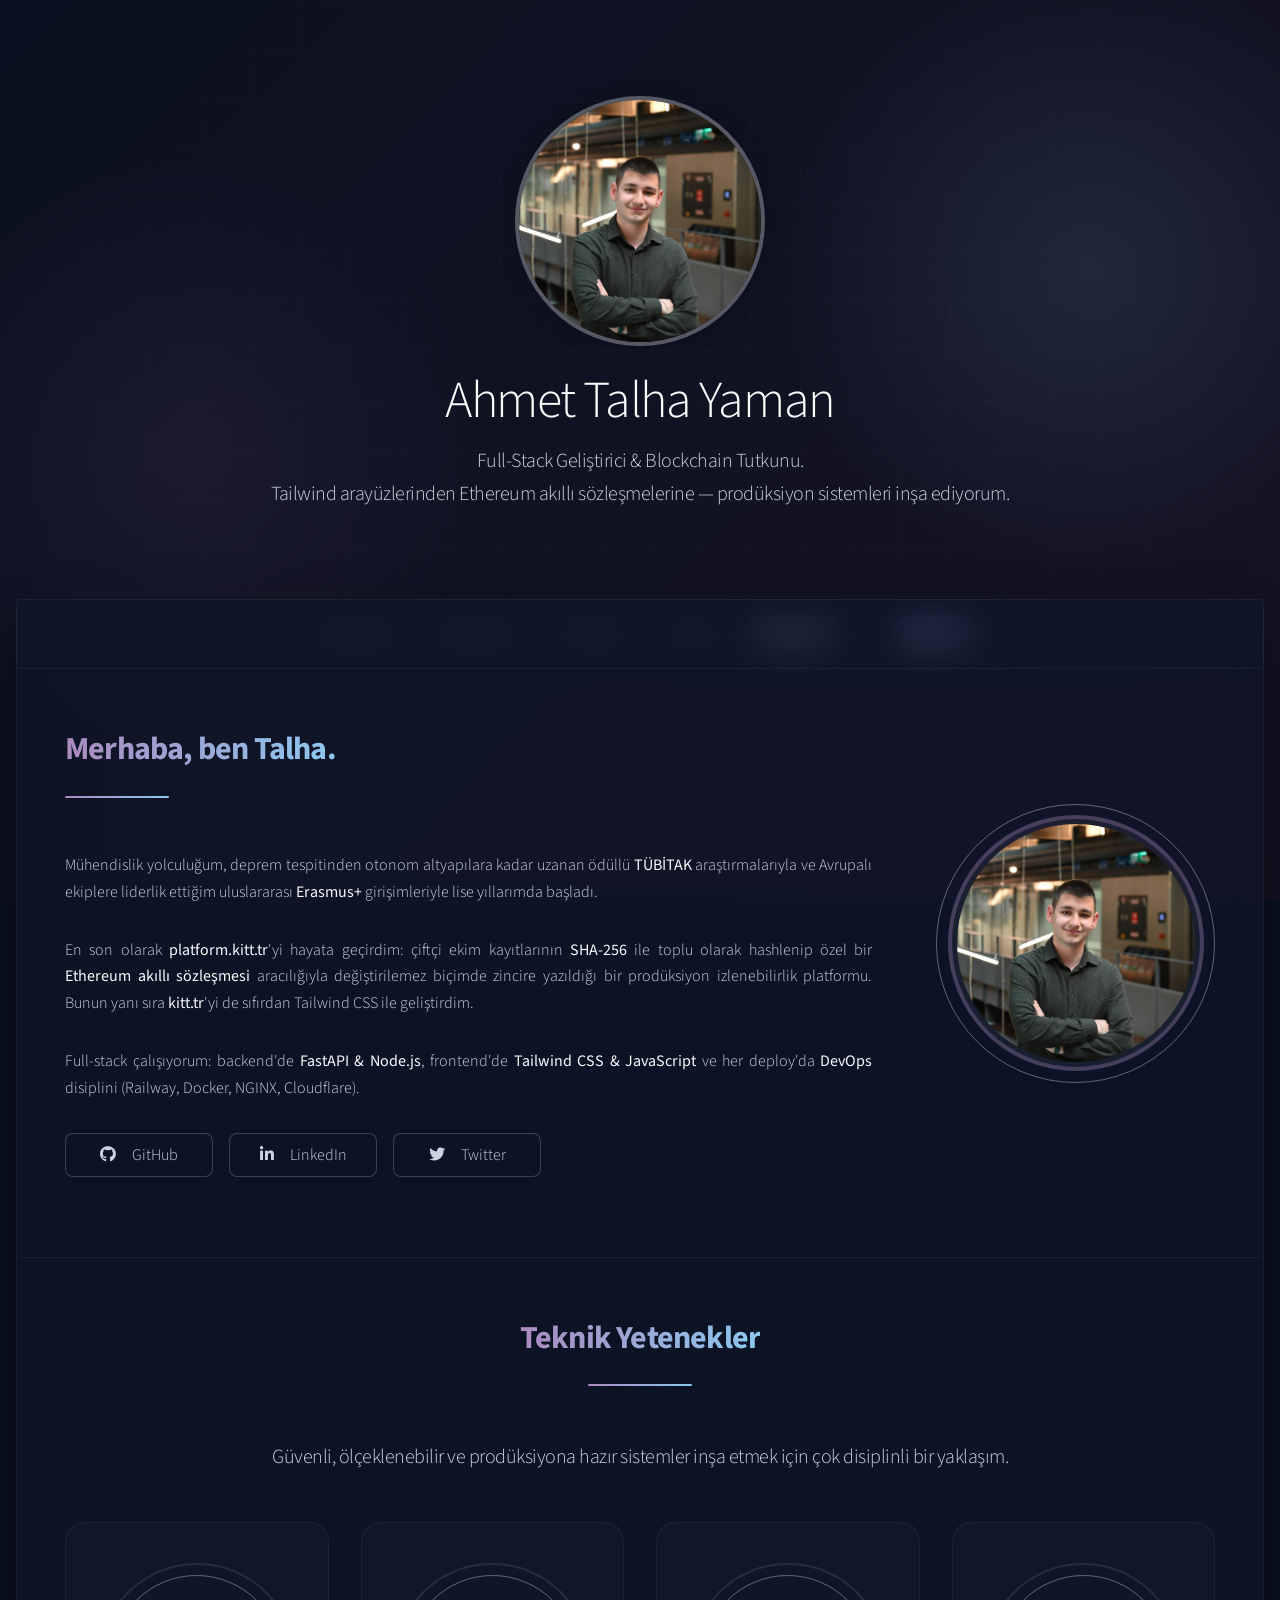
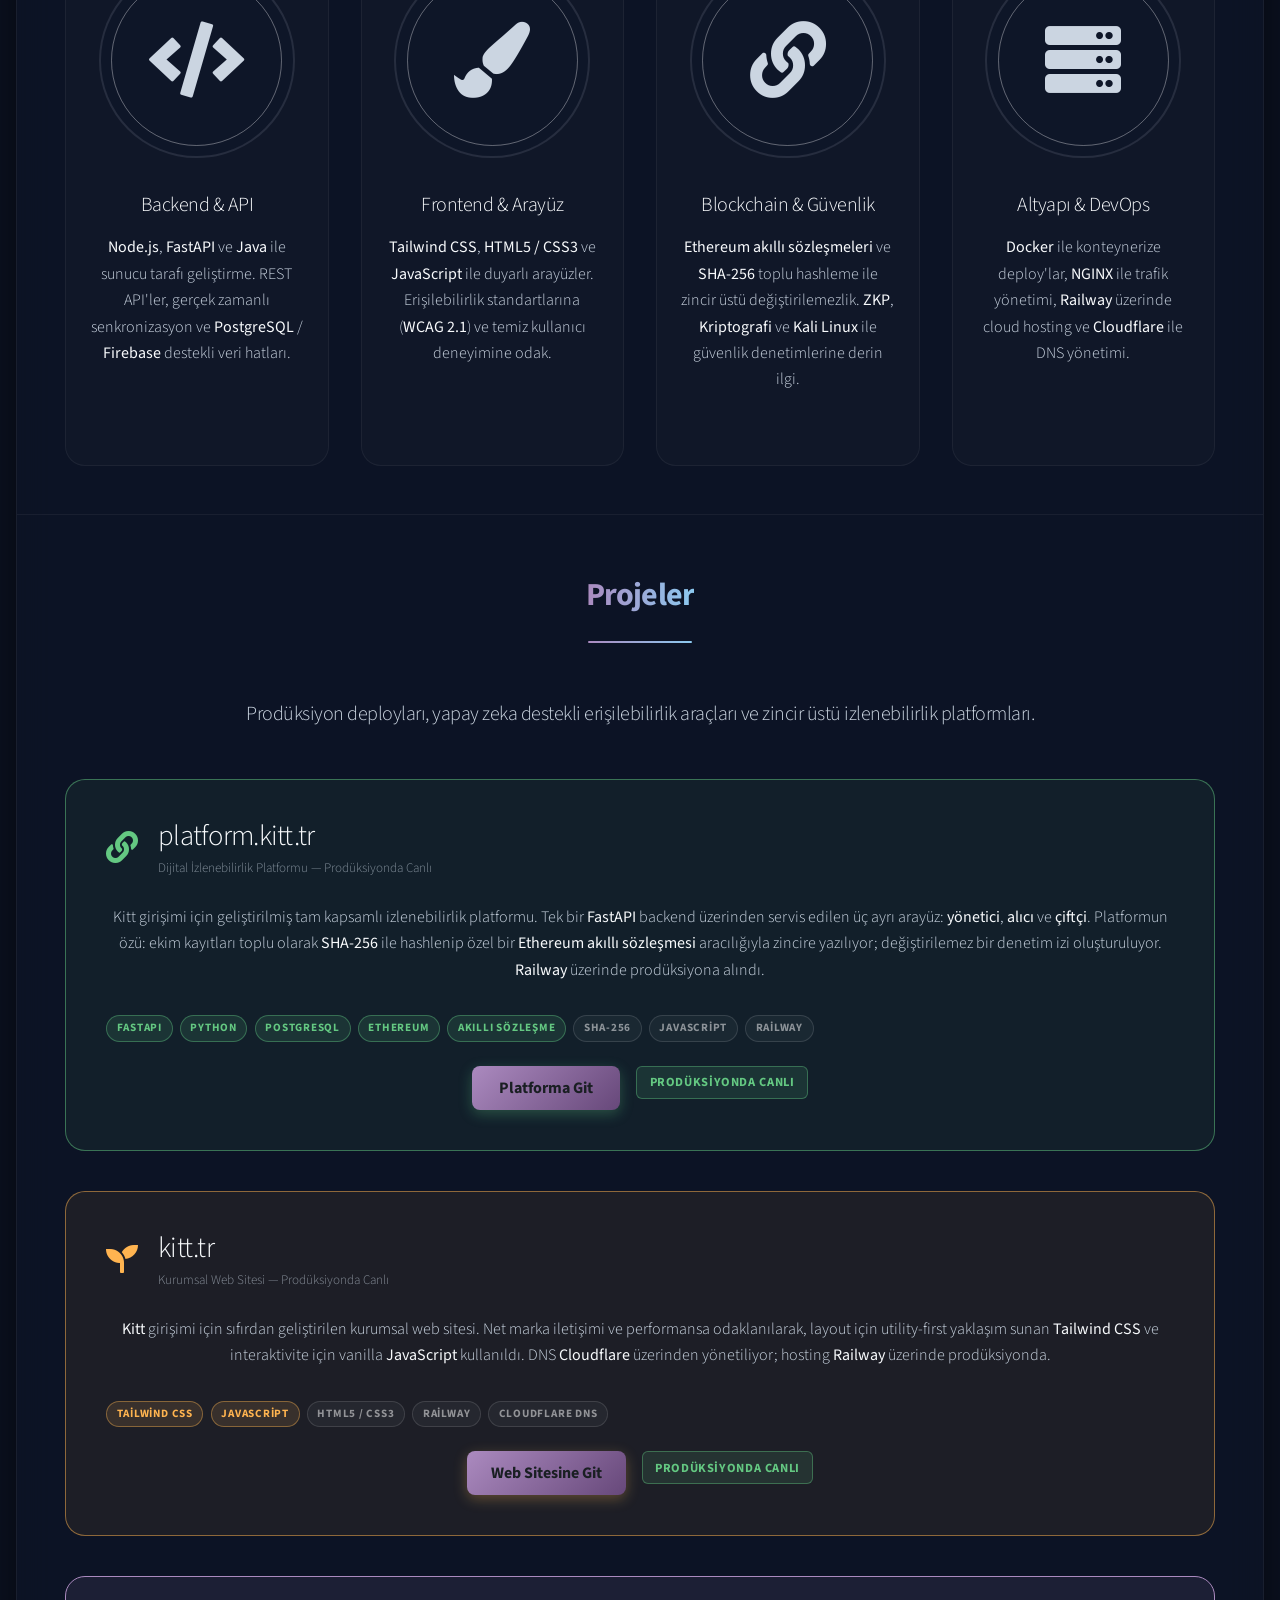
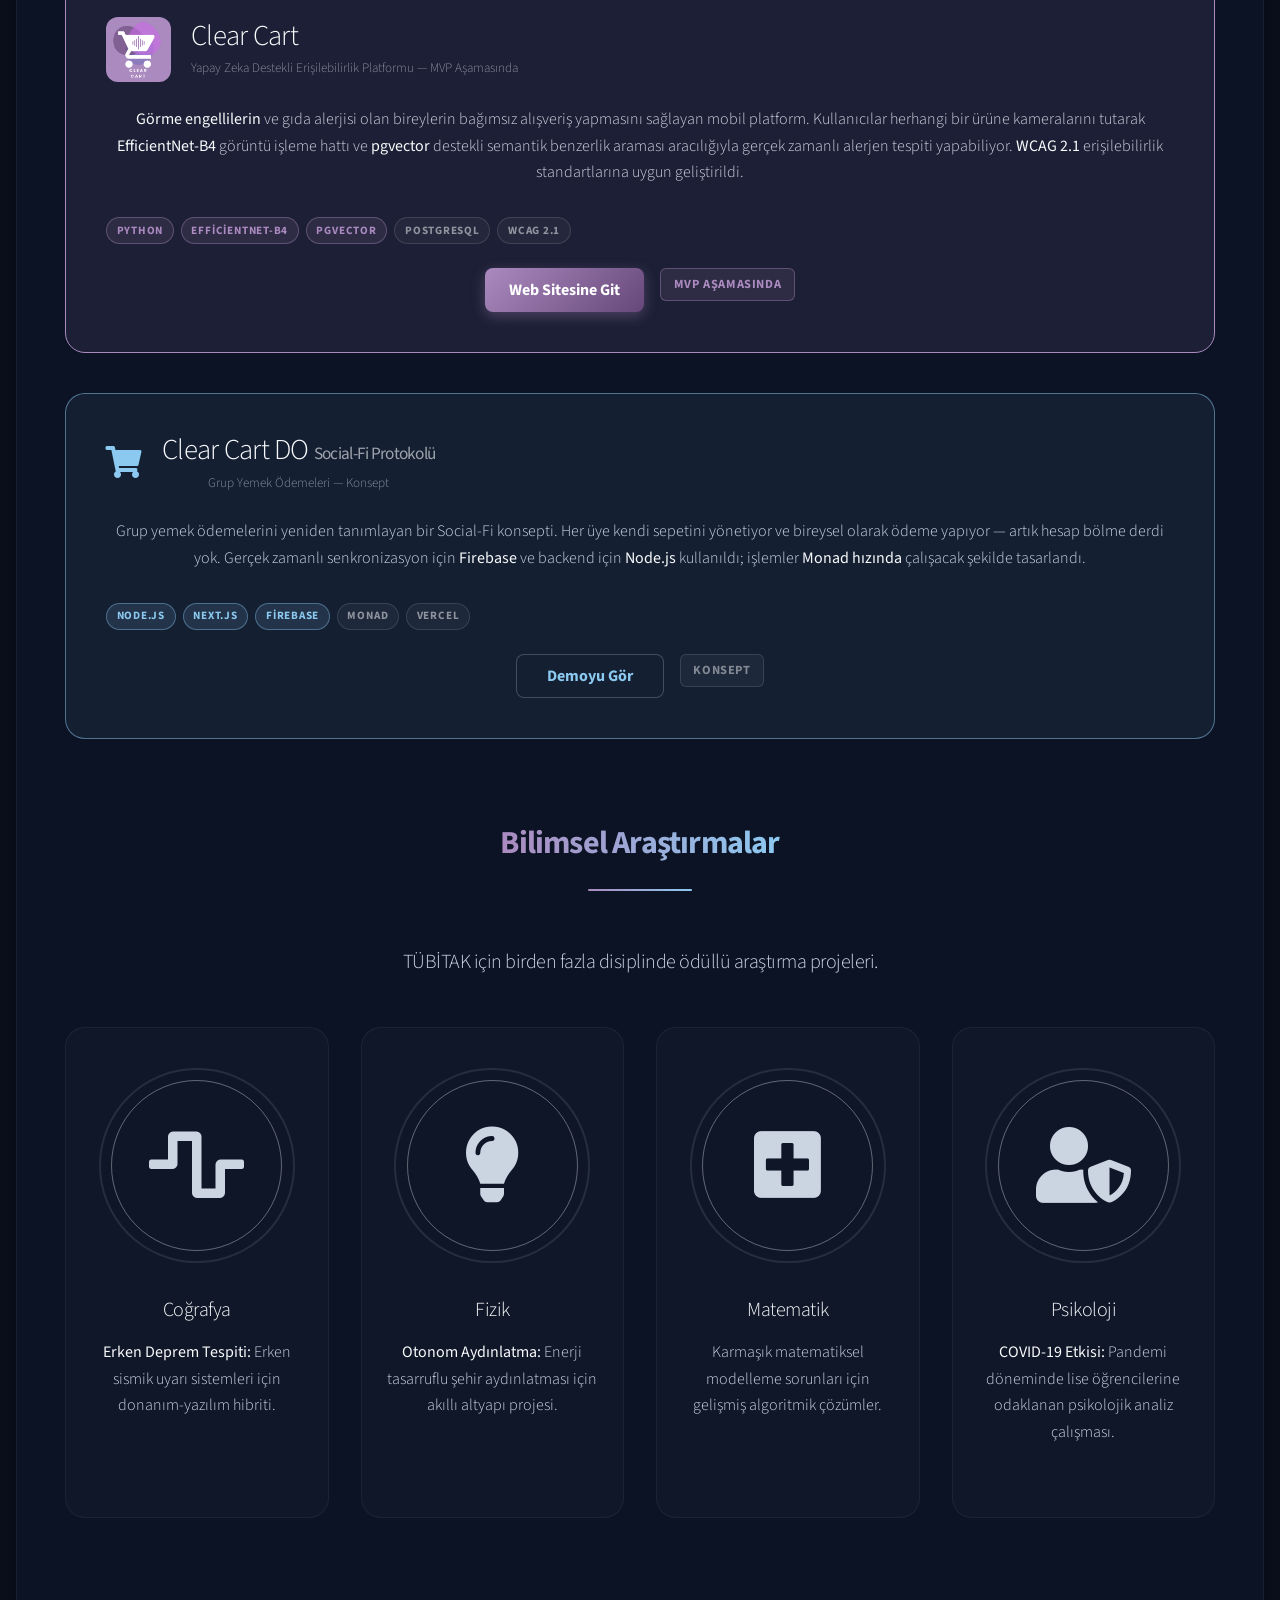
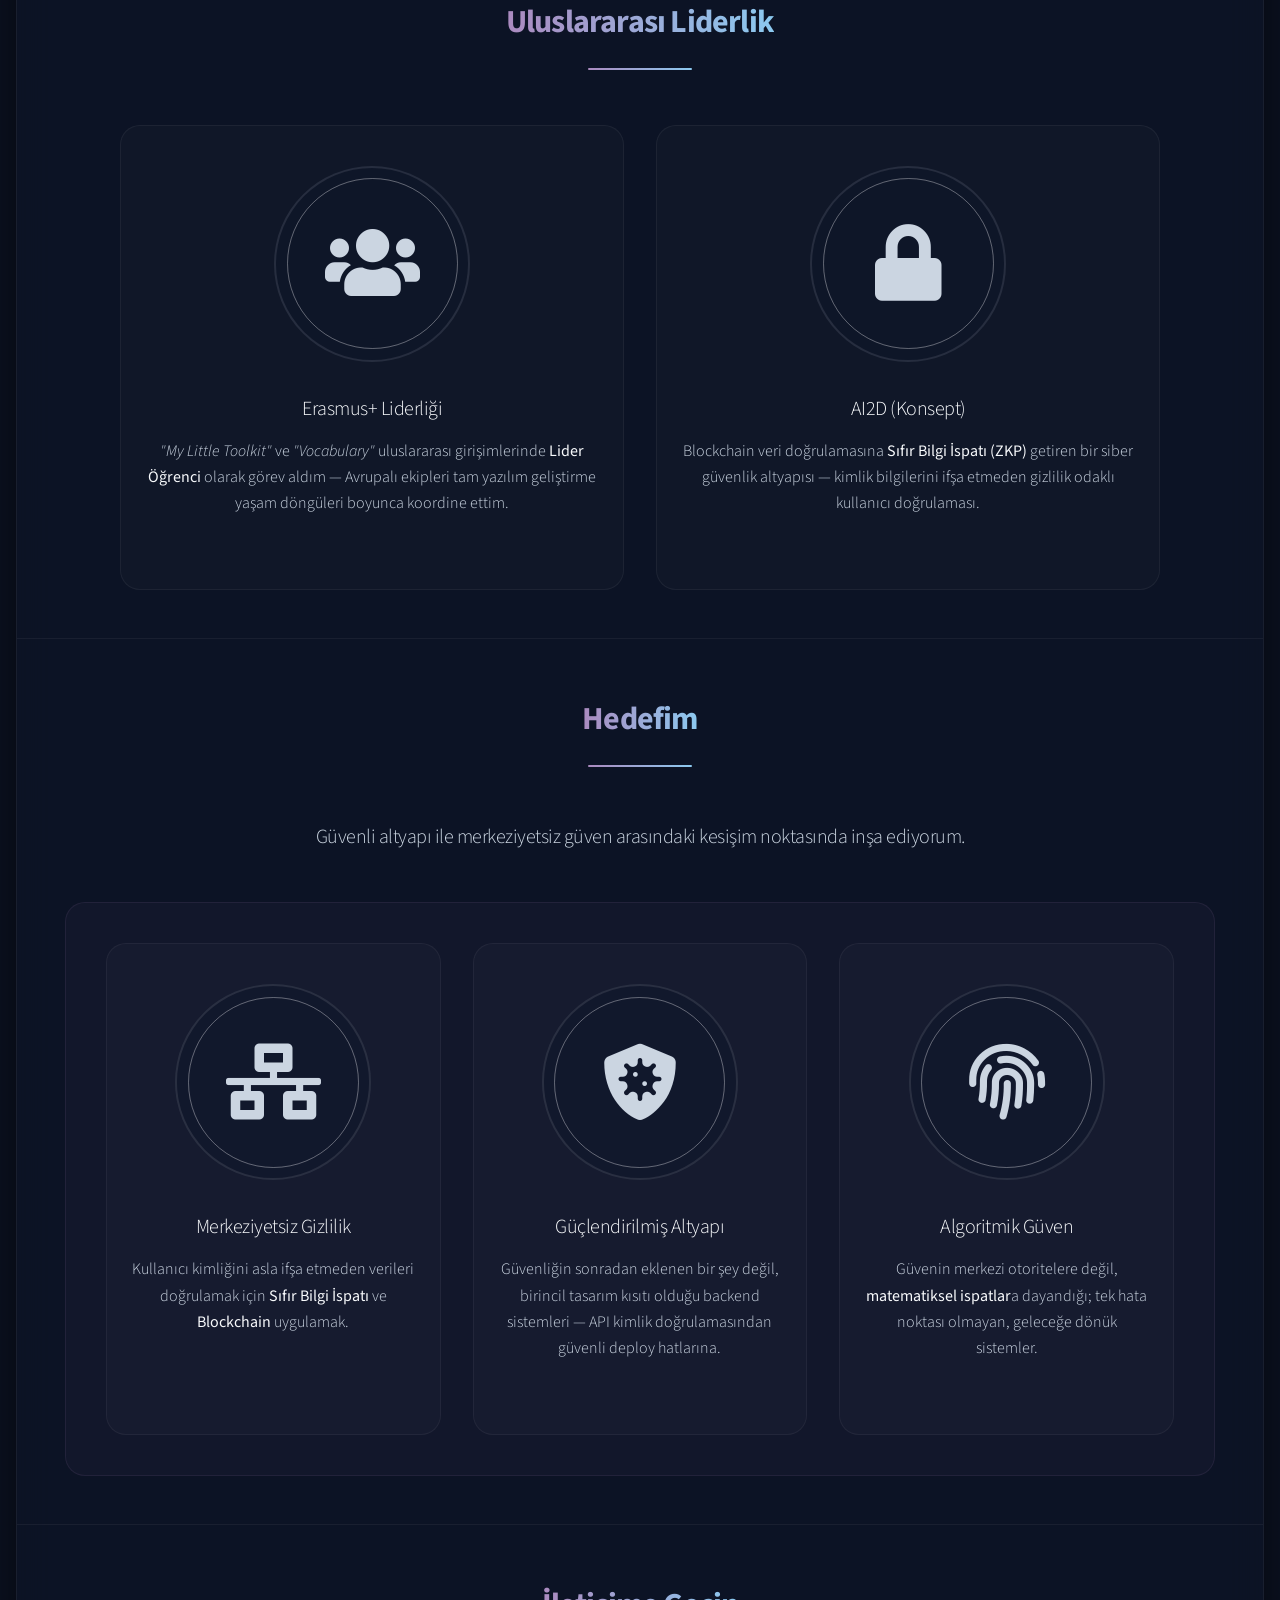
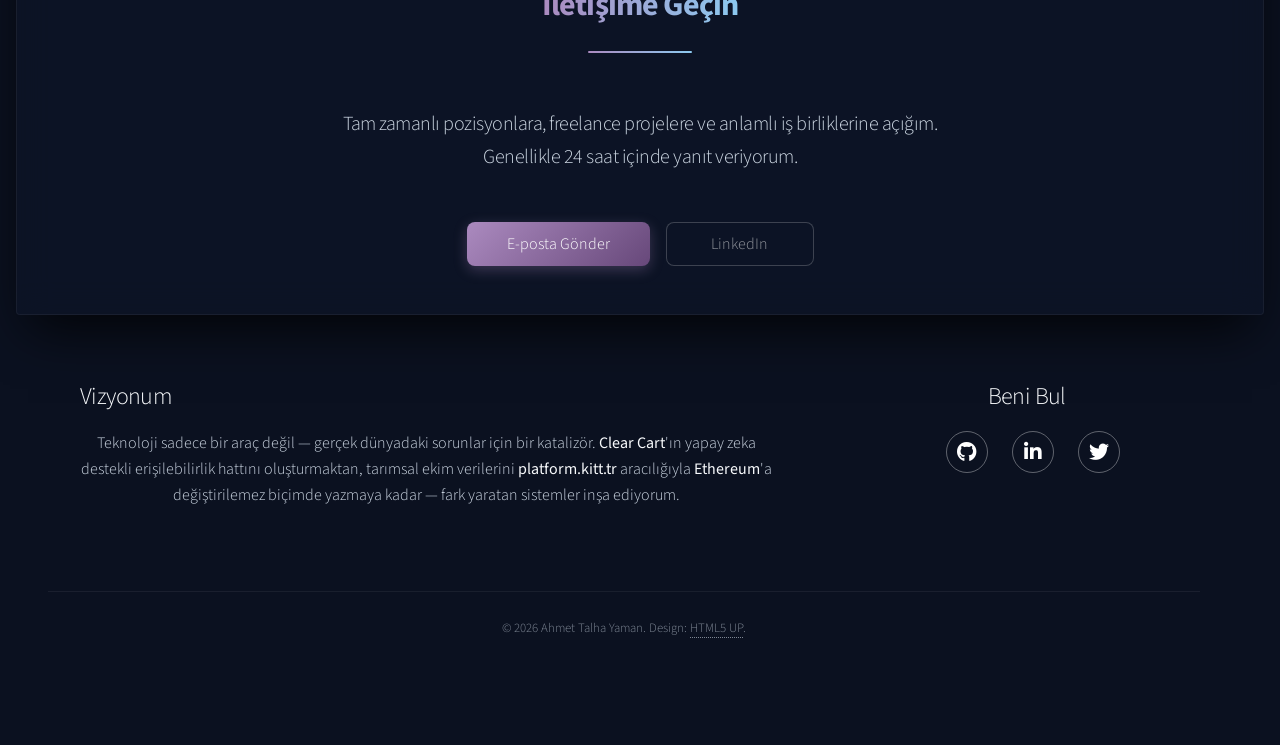
==== commit 610baf43: "Remove available for opportunities badge from header https://claude.ai/code/session_012NEHpLvi6Cqyby" ====
--- a/tr.html
+++ b/tr.html
@@ -24,8 +24,7 @@
 			<h1>Ahmet Talha Yaman</h1>
 			<p>Full-Stack Geliştirici &amp; Blockchain Tutkunu.<br />
 				Tailwind arayüzlerinden Ethereum akıllı sözleşmelerine — prodüksiyon sistemleri inşa ediyorum.</p>
-			<span class="available-badge">İş Tekliflerine Açığım</span>
-		</header>
+			</header>
 
 		<nav id="nav">
 			<ul>
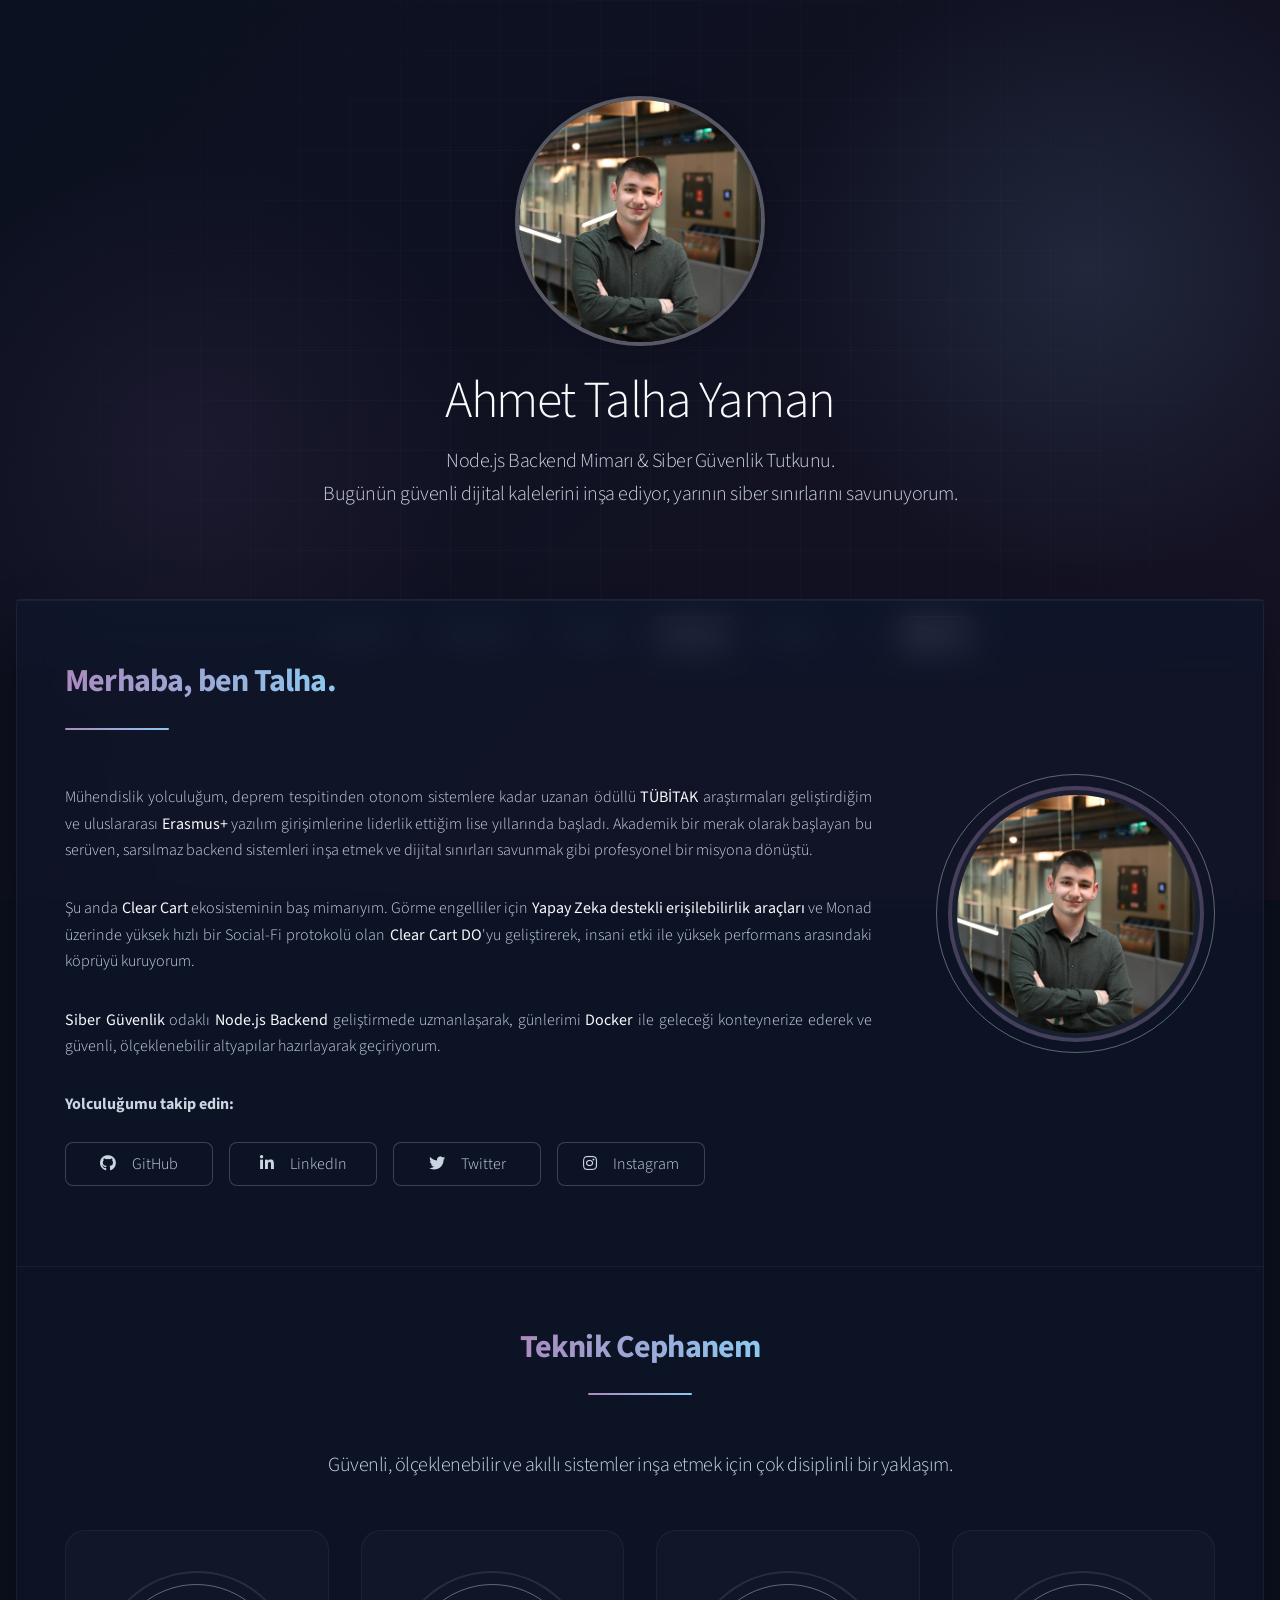
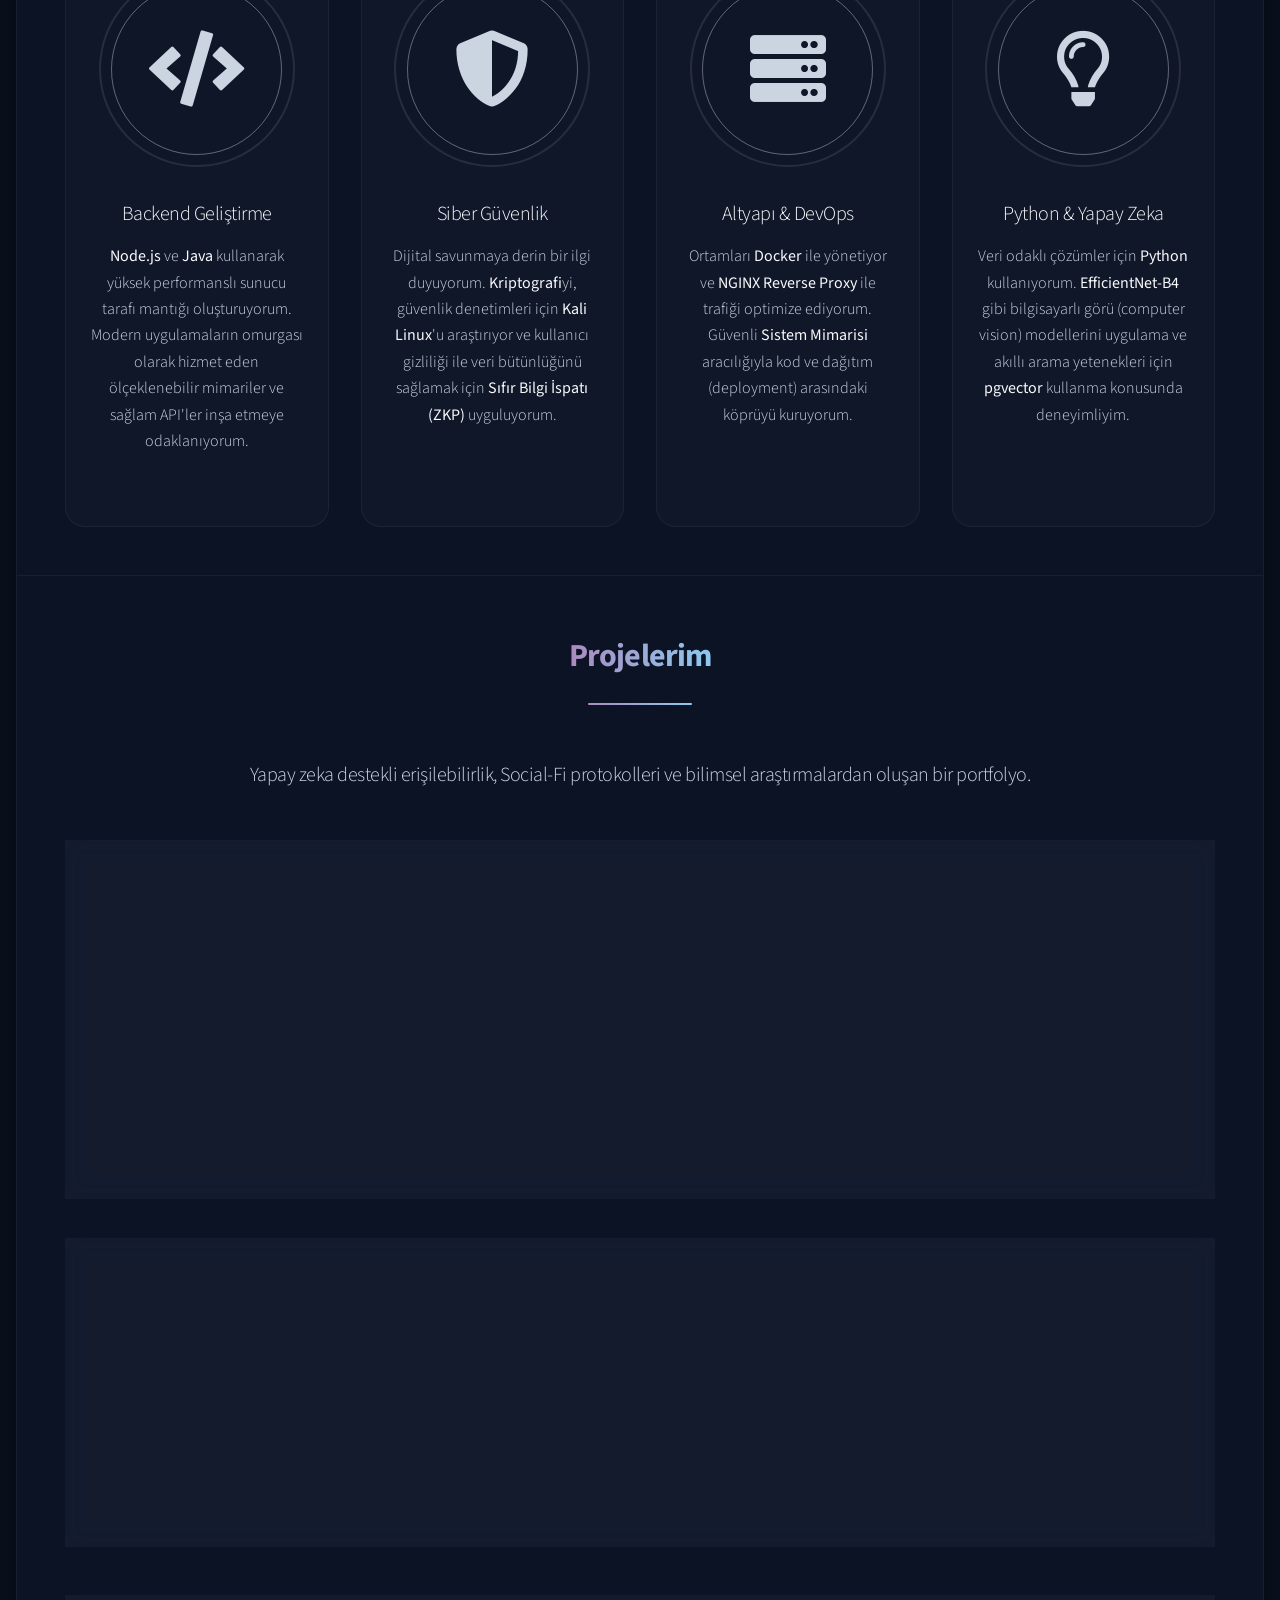
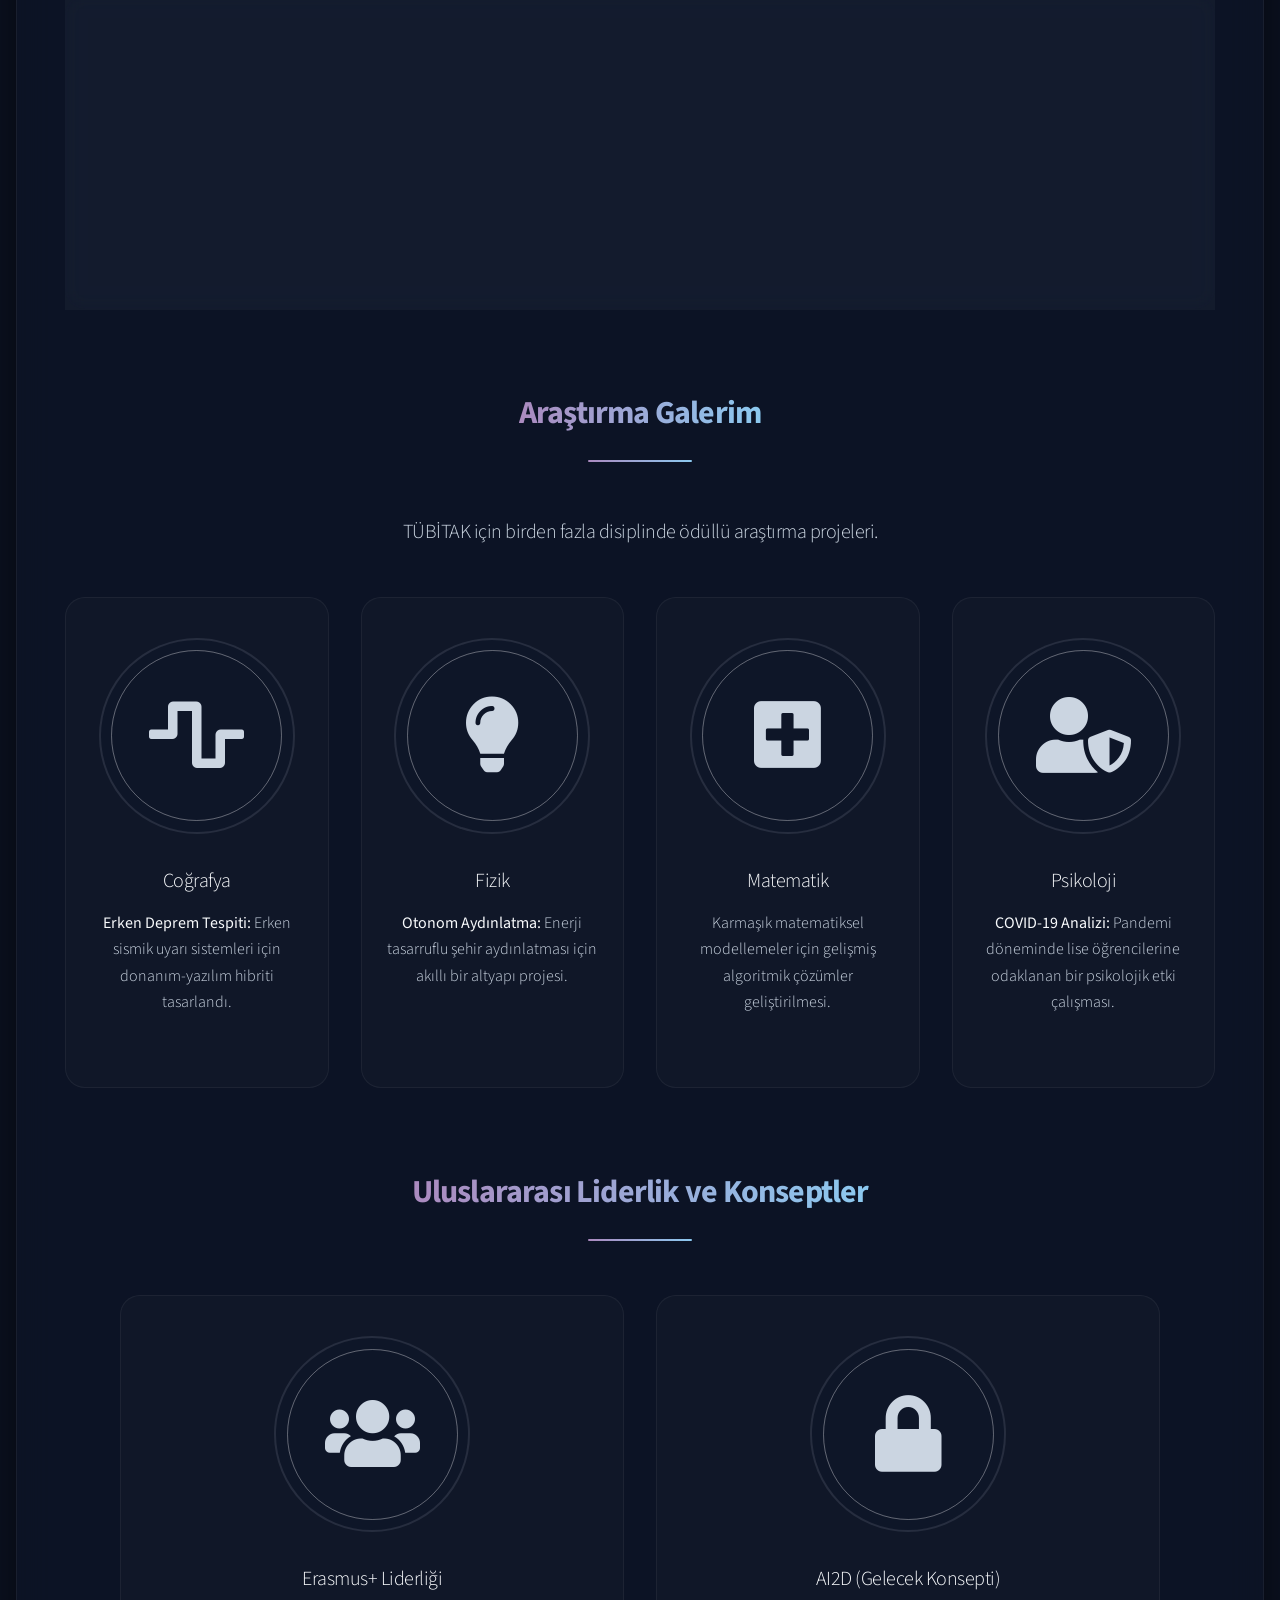
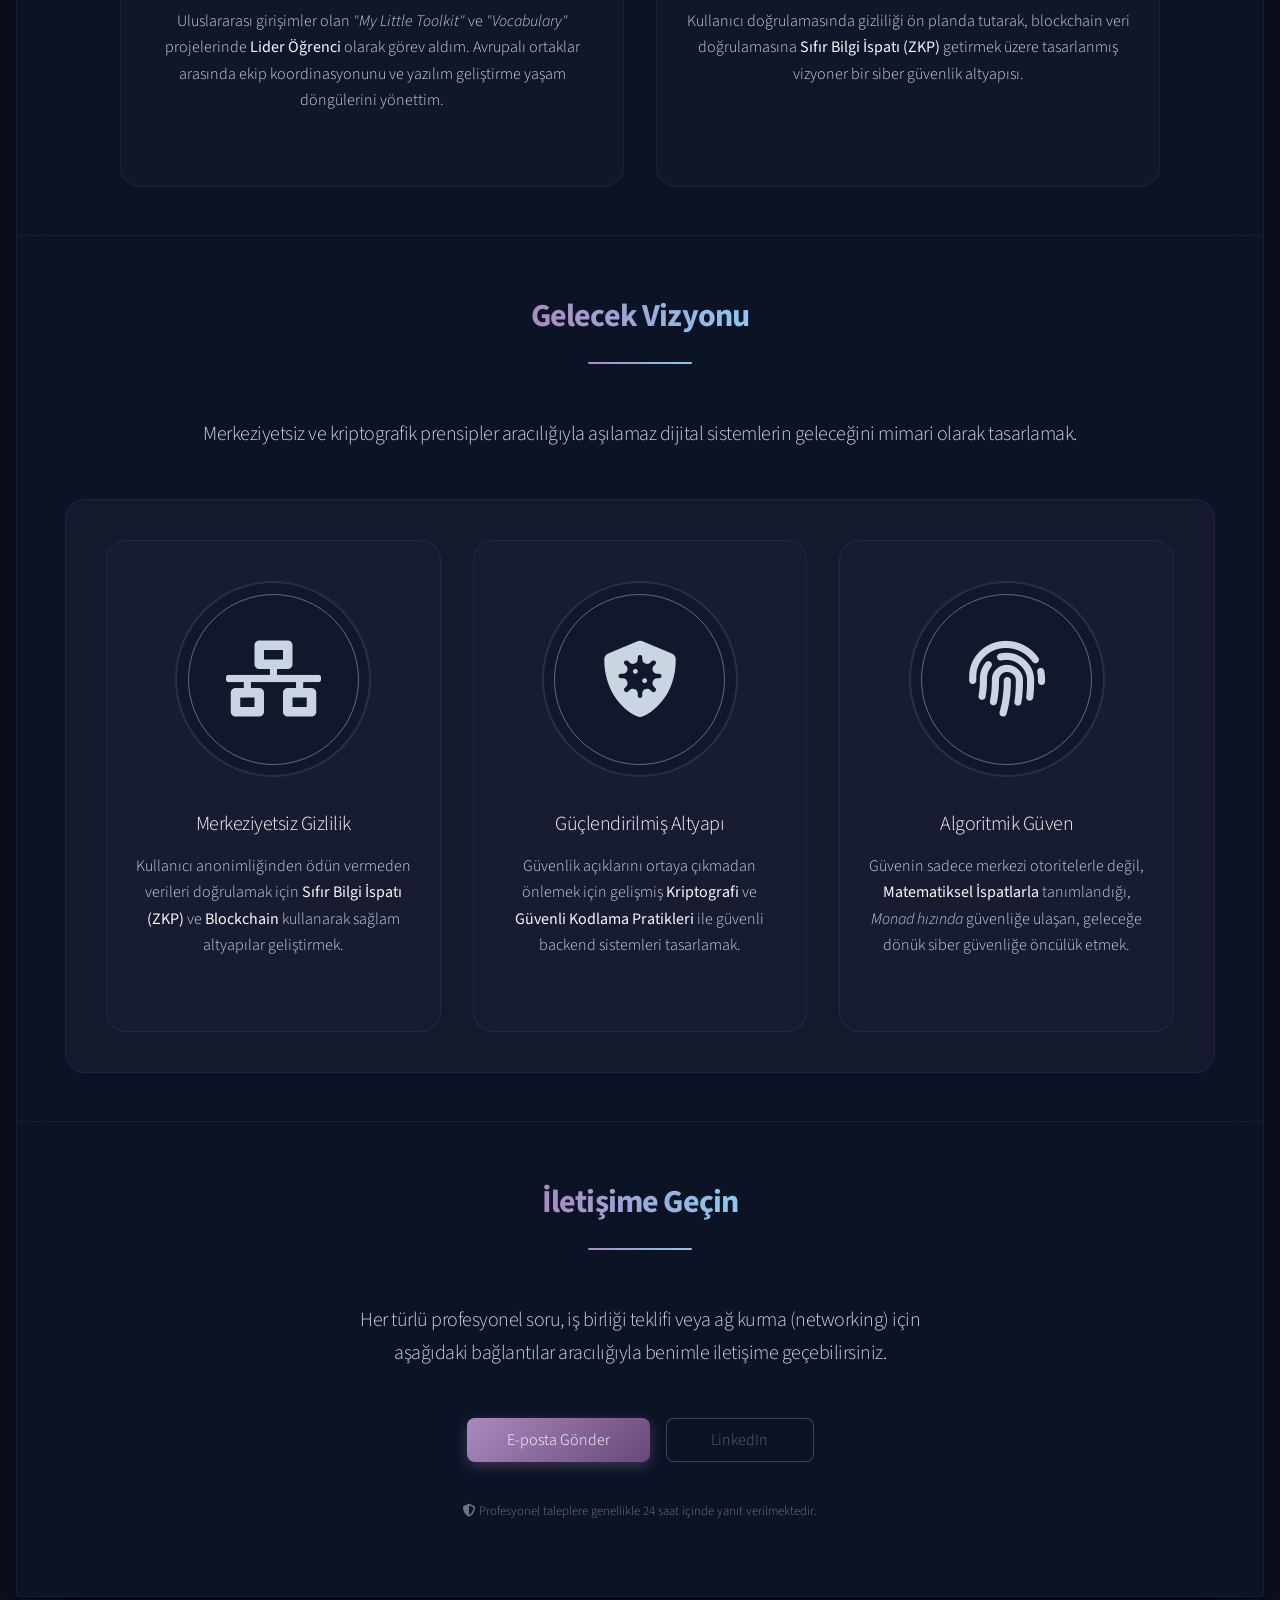
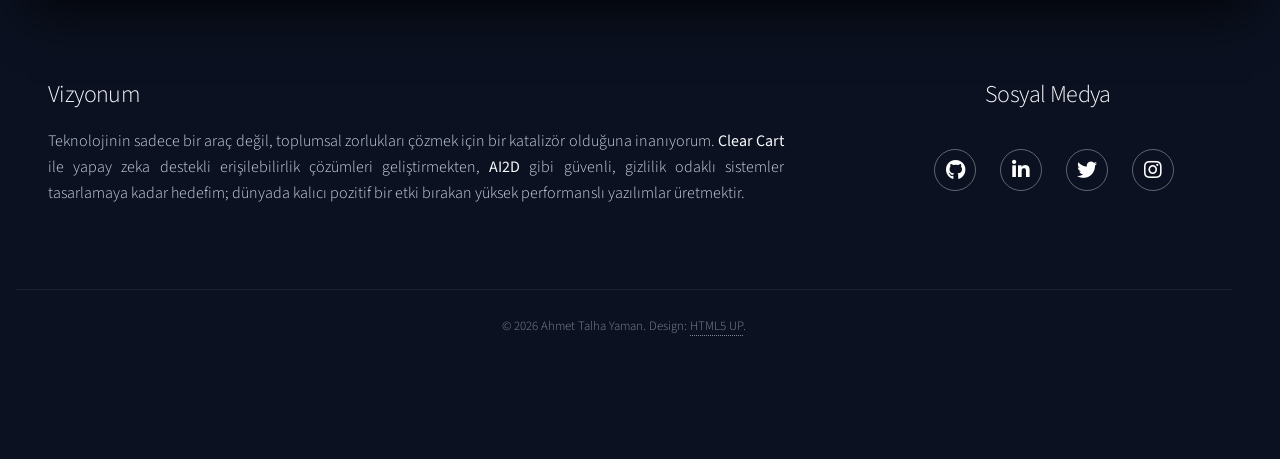
==== commit 8d62e116: "add: mobile responsive design and Kitt project card - Added mobile.css with hamburger nav overlay, r" ====
--- a/tr.html
+++ b/tr.html
@@ -1,424 +1,465 @@
 <!DOCTYPE HTML>
-<html lang="tr">
+<html>
 
 <head>
-	<title>Ahmet Talha Yaman | Full-Stack & Blockchain Geliştirici</title>
-	<meta charset="utf-8" />
-	<meta name="viewport" content="width=device-width, initial-scale=1, user-scalable=no" />
-	<meta name="description" content="Node.js, FastAPI ve Ethereum akıllı sözleşmeleri konusunda uzman Full-Stack Geliştirici. Prodüksiyon kalitesinde web uygulamaları ve zincir üstü izlenebilirlik platformları geliştiriyorum." />
-	<meta property="og:title" content="Ahmet Talha Yaman | Full-Stack & Blockchain Geliştirici" />
-	<meta property="og:description" content="Node.js, FastAPI ve Ethereum akıllı sözleşmeleri konusunda uzman Full-Stack Geliştirici. Prodüksiyon kalitesinde web uygulamaları ve zincir üstü izlenebilirlik platformları geliştiriyorum." />
-	<meta property="og:type" content="website" />
-	<link rel="stylesheet" href="assets/css/main.css" />
-	<noscript>
-		<link rel="stylesheet" href="assets/css/noscript.css" />
-	</noscript>
+    <title>A. Talha Yaman | Developer Portfolyo</title>
+    <meta charset="utf-8" />
+    <meta name="viewport" content="width=device-width, initial-scale=1, user-scalable=no" />
+    <link rel="stylesheet" href="assets/css/main.css" />
+    <link rel="stylesheet" href="assets/css/mobile.css" />
+    <noscript>
+        <link rel="stylesheet" href="assets/css/noscript.css" />
+    </noscript>
 </head>
 
 <body class="is-preload">
 
-	<div id="wrapper">
-
-		<header id="header" class="alt">
-			<span class="logo"><img src="images/header-photo.jpeg" alt="Ahmet Talha Yaman" /></span>
-			<h1>Ahmet Talha Yaman</h1>
-			<p>Full-Stack Geliştirici &amp; Blockchain Tutkunu.<br />
-				Tailwind arayüzlerinden Ethereum akıllı sözleşmelerine — prodüksiyon sistemleri inşa ediyorum.</p>
-			</header>
-
-		<nav id="nav">
-			<ul>
-				<li><a href="#intro" class="active">Hakkımda</a></li>
-				<li><a href="#skills">Yetenekler</a></li>
-				<li><a href="#projects">Projeler</a></li>
-				<li><a href="#vision">Vizyon</a></li>
-				<li><a href="#contact">İletişim</a></li>
-				<li class="lang-switch">
-					<a href="index.html" class="lang-btn"><span class="icon solid fa-globe"></span> EN</a>
-				</li>
-			</ul>
-		</nav>
-
-		<div id="main">
-
-			<section id="intro" class="main">
-				<div class="spotlight">
-					<div class="content">
-						<header class="major" style="margin-bottom: 0">
-							<h2>Merhaba, ben Talha.</h2>
-						</header>
-						<p>
-							Mühendislik yolculuğum, deprem tespitinden otonom altyapılara kadar uzanan
-							ödüllü <strong>TÜBİTAK</strong> araştırmalarıyla ve Avrupalı ekiplere
-							liderlik ettiğim uluslararası <strong>Erasmus+</strong> girişimleriyle
-							lise yıllarımda başladı.
-						</p>
-						<p>
-							En son olarak <strong>platform.kitt.tr</strong>'yi hayata geçirdim: çiftçi ekim
-							kayıtlarının <strong>SHA-256</strong> ile toplu olarak hashlenip özel bir
-							<strong>Ethereum akıllı sözleşmesi</strong> aracılığıyla değiştirilemez biçimde
-							zincire yazıldığı bir prodüksiyon izlenebilirlik platformu. Bunun yanı sıra
-							<strong>kitt.tr</strong>'yi de sıfırdan Tailwind CSS ile geliştirdim.
-						</p>
-						<p>
-							Full-stack çalışıyorum: backend'de <strong>FastAPI &amp; Node.js</strong>,
-							frontend'de <strong>Tailwind CSS &amp; JavaScript</strong> ve her deploy'da
-							<strong>DevOps</strong> disiplini (Railway, Docker, NGINX, Cloudflare).
-						</p>
-						<ul class="actions">
-							<li><a href="https://github.com/talhaymn7" class="button icon brands fa-github" target="_blank">GitHub</a></li>
-							<li><a href="https://www.linkedin.com/in/ahmet-talha-yaman-56221b182/" class="button icon brands fa-linkedin-in" target="_blank">LinkedIn</a></li>
-							<li><a href="https://x.com/talhaymn_7" class="button icon brands fa-twitter" target="_blank">Twitter</a></li>
-						</ul>
-					</div>
-					<span class="image"><img src="images/header-photo.jpeg" alt="Ahmet Talha Yaman" /></span>
-				</div>
-			</section>
-
-			<section id="skills" class="main special">
-				<header class="major">
-					<h2>Teknik Yetenekler</h2>
-					<p>Güvenli, ölçeklenebilir ve prodüksiyona hazır sistemler inşa etmek için çok disiplinli bir yaklaşım.</p>
-				</header>
-				<ul class="features">
-					<li>
-						<span class="icon solid major style1 fa-code"></span>
-						<h3>Backend &amp; API</h3>
-						<p><strong>Node.js</strong>, <strong>FastAPI</strong> ve <strong>Java</strong> ile
-							sunucu tarafı geliştirme. REST API'ler, gerçek zamanlı senkronizasyon ve
-							<strong>PostgreSQL</strong> / <strong>Firebase</strong> destekli veri hatları.
-						</p>
-					</li>
-					<li>
-						<span class="icon solid major style2 fa-paint-brush"></span>
-						<h3>Frontend &amp; Arayüz</h3>
-						<p><strong>Tailwind CSS</strong>, <strong>HTML5 / CSS3</strong> ve
-							<strong>JavaScript</strong> ile duyarlı arayüzler. Erişilebilirlik
-							standartlarına (<strong>WCAG 2.1</strong>) ve temiz kullanıcı deneyimine odak.
-						</p>
-					</li>
-					<li>
-						<span class="icon solid major style3 fa-link"></span>
-						<h3>Blockchain &amp; Güvenlik</h3>
-						<p><strong>Ethereum akıllı sözleşmeleri</strong> ve <strong>SHA-256</strong>
-							toplu hashleme ile zincir üstü değiştirilemezlik. <strong>ZKP</strong>,
-							<strong>Kriptografi</strong> ve <strong>Kali Linux</strong> ile güvenlik
-							denetimlerine derin ilgi.
-						</p>
-					</li>
-					<li>
-						<span class="icon solid major style5 fa-server"></span>
-						<h3>Altyapı &amp; DevOps</h3>
-						<p><strong>Docker</strong> ile konteynerize deploy'lar, <strong>NGINX</strong>
-							ile trafik yönetimi, <strong>Railway</strong> üzerinde cloud hosting ve
-							<strong>Cloudflare</strong> ile DNS yönetimi.
-						</p>
-					</li>
-				</ul>
-			</section>
-
-			<section id="projects" class="main special">
-				<header class="major">
-					<h2>Projeler</h2>
-					<p>Prodüksiyon deployları, yapay zeka destekli erişilebilirlik araçları ve zincir üstü izlenebilirlik platformları.</p>
-				</header>
-
-				<!-- platform.kitt.tr -->
-				<div class="project-card project-card--blockchain">
-					<div class="project-header">
-						<span class="icon solid fa-link" style="font-size: 2em; color: #64c882; margin-right: 20px; flex-shrink: 0;"></span>
-						<div>
-							<h3 class="color-blockchain">platform.kitt.tr</h3>
-							<p class="project-subtitle">Dijital İzlenebilirlik Platformu — Prodüksiyonda Canlı</p>
-						</div>
-					</div>
-					<p>
-						Kitt girişimi için geliştirilmiş tam kapsamlı izlenebilirlik platformu.
-						Tek bir <strong>FastAPI</strong> backend üzerinden servis edilen üç ayrı
-						arayüz: <strong>yönetici</strong>, <strong>alıcı</strong> ve <strong>çiftçi</strong>.
-						Platformun özü: ekim kayıtları toplu olarak <strong>SHA-256</strong> ile
-						hashlenip özel bir <strong>Ethereum akıllı sözleşmesi</strong> aracılığıyla
-						zincire yazılıyor; değiştirilemez bir denetim izi oluşturuluyor.
-						<strong>Railway</strong> üzerinde prodüksiyona alındı.
-					</p>
-					<div class="tech-badges">
-						<span class="tech-badge tech-badge--green">FastAPI</span>
-						<span class="tech-badge tech-badge--green">Python</span>
-						<span class="tech-badge tech-badge--green">PostgreSQL</span>
-						<span class="tech-badge tech-badge--green">Ethereum</span>
-						<span class="tech-badge tech-badge--green">Akıllı Sözleşme</span>
-						<span class="tech-badge tech-badge--dark">SHA-256</span>
-						<span class="tech-badge tech-badge--dark">JavaScript</span>
-						<span class="tech-badge tech-badge--dark">Railway</span>
-					</div>
-					<ul class="actions" style="margin-top: 1.5em; margin-bottom: 0;">
-						<li>
-							<a href="https://platform.kitt.tr" class="button primary small btn-blockchain" target="_blank">
-								Platforma Git
-							</a>
-						</li>
-						<li>
-							<span class="status-badge status-badge--live">Prodüksiyonda Canlı</span>
-						</li>
-					</ul>
-				</div>
-
-				<!-- kitt.tr -->
-				<div class="project-card project-card--web">
-					<div class="project-header">
-						<span class="icon solid fa-seedling" style="font-size: 2em; color: #ffb450; margin-right: 20px; flex-shrink: 0;"></span>
-						<div>
-							<h3 class="color-web">kitt.tr</h3>
-							<p class="project-subtitle">Kurumsal Web Sitesi — Prodüksiyonda Canlı</p>
-						</div>
-					</div>
-					<p>
-						<strong>Kitt</strong> girişimi için sıfırdan geliştirilen kurumsal web sitesi.
-						Net marka iletişimi ve performansa odaklanılarak, layout için utility-first
-						yaklaşım sunan <strong>Tailwind CSS</strong> ve interaktivite için vanilla
-						<strong>JavaScript</strong> kullanıldı. DNS <strong>Cloudflare</strong>
-						üzerinden yönetiliyor; hosting <strong>Railway</strong> üzerinde prodüksiyonda.
-					</p>
-					<div class="tech-badges">
-						<span class="tech-badge tech-badge--orange">Tailwind CSS</span>
-						<span class="tech-badge tech-badge--orange">JavaScript</span>
-						<span class="tech-badge tech-badge--dark">HTML5 / CSS3</span>
-						<span class="tech-badge tech-badge--dark">Railway</span>
-						<span class="tech-badge tech-badge--dark">Cloudflare DNS</span>
-					</div>
-					<ul class="actions" style="margin-top: 1.5em; margin-bottom: 0;">
-						<li>
-							<a href="https://kitt.tr" class="button primary small btn-web" target="_blank">
-								Web Sitesine Git
-							</a>
-						</li>
-						<li>
-							<span class="status-badge status-badge--live">Prodüksiyonda Canlı</span>
-						</li>
-					</ul>
-				</div>
-
-				<!-- Clear Cart -->
-				<div class="project-card project-card--purple">
-					<div class="project-header">
-						<img src="images/clear-cart-logo.png" alt="Clear Cart Logo">
-						<div>
-							<h3 class="color-purple">Clear Cart</h3>
-							<p class="project-subtitle">Yapay Zeka Destekli Erişilebilirlik Platformu — MVP Aşamasında</p>
-						</div>
-					</div>
-					<p>
-						<strong>Görme engellilerin</strong> ve gıda alerjisi olan bireylerin bağımsız
-						alışveriş yapmasını sağlayan mobil platform. Kullanıcılar herhangi bir ürüne
-						kameralarını tutarak <strong>EfficientNet-B4</strong> görüntü işleme hattı ve
-						<strong>pgvector</strong> destekli semantik benzerlik araması aracılığıyla
-						gerçek zamanlı alerjen tespiti yapabiliyor. <strong>WCAG 2.1</strong>
-						erişilebilirlik standartlarına uygun geliştirildi.
-					</p>
-					<div class="tech-badges">
-						<span class="tech-badge tech-badge--purple">Python</span>
-						<span class="tech-badge tech-badge--purple">EfficientNet-B4</span>
-						<span class="tech-badge tech-badge--purple">pgvector</span>
-						<span class="tech-badge tech-badge--dark">PostgreSQL</span>
-						<span class="tech-badge tech-badge--dark">WCAG 2.1</span>
-					</div>
-					<ul class="actions" style="margin-top: 1.5em; margin-bottom: 0;">
-						<li>
-							<a href="https://clearcart.com.tr/en" class="button primary small btn-purple" target="_blank">
-								Web Sitesine Git
-							</a>
-						</li>
-						<li>
-							<span class="status-badge status-badge--mvp">MVP Aşamasında</span>
-						</li>
-					</ul>
-				</div>
-
-				<!-- Clear Cart DO -->
-				<div class="project-card project-card--blue">
-					<div class="project-header">
-						<span class="icon solid fa-shopping-cart" style="font-size: 2em; color: #8cc9f0; margin-right: 20px; flex-shrink: 0;"></span>
-						<div>
-							<h3 class="color-blue">Clear Cart DO <small style="font-size: 0.6em; opacity: 0.6; font-weight: 400;">Social-Fi Protokolü</small></h3>
-							<p class="project-subtitle">Grup Yemek Ödemeleri — Konsept</p>
-						</div>
-					</div>
-					<p>
-						Grup yemek ödemelerini yeniden tanımlayan bir Social-Fi konsepti. Her üye kendi
-						sepetini yönetiyor ve bireysel olarak ödeme yapıyor — artık hesap bölme derdi
-						yok. Gerçek zamanlı senkronizasyon için <strong>Firebase</strong> ve backend için
-						<strong>Node.js</strong> kullanıldı; işlemler <strong>Monad hızında</strong>
-						çalışacak şekilde tasarlandı.
-					</p>
-					<div class="tech-badges">
-						<span class="tech-badge tech-badge--blue">Node.js</span>
-						<span class="tech-badge tech-badge--blue">Next.js</span>
-						<span class="tech-badge tech-badge--blue">Firebase</span>
-						<span class="tech-badge tech-badge--dark">Monad</span>
-						<span class="tech-badge tech-badge--dark">Vercel</span>
-					</div>
-					<ul class="actions" style="margin-top: 1.5em; margin-bottom: 0;">
-						<li>
-							<a href="https://monad-cc-project-nextjs-cvj7xs8su-talhaymn7s-projects.vercel.app/" class="button small btn-blue" target="_blank">
-								Demoyu Gör
-							</a>
-						</li>
-						<li>
-							<span class="status-badge status-badge--concept">Konsept</span>
-						</li>
-					</ul>
-				</div>
-
-				<header class="major" style="margin-top: 4em;">
-					<h2>Bilimsel Araştırmalar</h2>
-					<p>TÜBİTAK için birden fazla disiplinde ödüllü araştırma projeleri.</p>
-				</header>
-				<ul class="features" style="margin-bottom: 4em;">
-					<li>
-						<span class="icon solid major style1 fa-wave-square"></span>
-						<h3>Coğrafya</h3>
-						<p><strong>Erken Deprem Tespiti:</strong> Erken sismik uyarı sistemleri için donanım-yazılım hibriti.</p>
-					</li>
-					<li>
-						<span class="icon solid major style2 fa-lightbulb"></span>
-						<h3>Fizik</h3>
-						<p><strong>Otonom Aydınlatma:</strong> Enerji tasarruflu şehir aydınlatması için akıllı altyapı projesi.</p>
-					</li>
-					<li>
-						<span class="icon solid major style3 fa-plus-square"></span>
-						<h3>Matematik</h3>
-						<p>Karmaşık matematiksel modelleme sorunları için gelişmiş algoritmik çözümler.</p>
-					</li>
-					<li>
-						<span class="icon solid major style4 fa-user-shield"></span>
-						<h3>Psikoloji</h3>
-						<p><strong>COVID-19 Etkisi:</strong> Pandemi döneminde lise öğrencilerine odaklanan psikolojik analiz çalışması.</p>
-					</li>
-				</ul>
-
-				<header class="major" style="margin-top: 4em; margin-bottom: 0">
-					<h2>Uluslararası Liderlik</h2>
-				</header>
-				<ul class="features" id="leadership-grid">
-					<li>
-						<span class="icon solid major style5 fa-users"></span>
-						<h3>Erasmus+ Liderliği</h3>
-						<p style="text-align: justify;">
-							<em>"My Little Toolkit"</em> ve <em>"Vocabulary"</em> uluslararası girişimlerinde
-							<strong>Lider Öğrenci</strong> olarak görev aldım — Avrupalı ekipleri tam yazılım
-							geliştirme yaşam döngüleri boyunca koordine ettim.
-						</p>
-					</li>
-					<li>
-						<span class="icon solid major style1 fa-lock"></span>
-						<h3>AI2D (Konsept)</h3>
-						<p style="text-align: justify;">
-							Blockchain veri doğrulamasına <strong>Sıfır Bilgi İspatı (ZKP)</strong> getiren
-							bir siber güvenlik altyapısı — kimlik bilgilerini ifşa etmeden gizlilik odaklı
-							kullanıcı doğrulaması.
-						</p>
-					</li>
-				</ul>
-
-			</section>
-
-			<section id="vision" class="main special">
-				<header class="major">
-					<h2>Hedefim</h2>
-					<p>Güvenli altyapı ile merkeziyetsiz güven arasındaki kesişim noktasında inşa ediyorum.</p>
-				</header>
-				<div class="vision-box">
-					<ul class="features">
-						<li>
-							<span class="icon solid major style1 fa-network-wired"></span>
-							<h3>Merkeziyetsiz Gizlilik</h3>
-							<p>Kullanıcı kimliğini asla ifşa etmeden verileri doğrulamak için
-								<strong>Sıfır Bilgi İspatı</strong> ve <strong>Blockchain</strong>
-								uygulamak.
-							</p>
-						</li>
-						<li>
-							<span class="icon solid major style3 fa-shield-virus"></span>
-							<h3>Güçlendirilmiş Altyapı</h3>
-							<p>Güvenliğin sonradan eklenen bir şey değil, birincil tasarım kısıtı olduğu
-								backend sistemleri — API kimlik doğrulamasından güvenli deploy hatlarına.
-							</p>
-						</li>
-						<li>
-							<span class="icon solid major style5 fa-fingerprint"></span>
-							<h3>Algoritmik Güven</h3>
-							<p>Güvenin merkezi otoritelere değil, <strong>matematiksel ispatlar</strong>a
-								dayandığı; tek hata noktası olmayan, geleceğe dönük sistemler.
-							</p>
-						</li>
-					</ul>
-				</div>
-			</section>
-
-			<section id="contact" class="main special">
-				<header class="major">
-					<h2>İletişime Geçin</h2>
-					<p>
-						Tam zamanlı pozisyonlara, freelance projelere ve anlamlı iş birliklerine açığım.<br />
-						Genellikle 24 saat içinde yanıt veriyorum.
-					</p>
-				</header>
-				<footer class="major">
-					<ul class="actions special">
-						<li>
-							<a href="mailto:ahmettalhaymn@gmail.com" class="button primary btn-contact">
-								E-posta Gönder
-							</a>
-						</li>
-						<li>
-							<a href="https://linkedin.com/in/ahmet-talha-yaman-56221b182/" class="button btn-contact-secondary" target="_blank">
-								LinkedIn
-							</a>
-						</li>
-					</ul>
-				</footer>
-			</section>
-
-		</div>
-
-		<footer id="footer">
-
-			<section class="footer-vision">
-				<h2>Vizyonum</h2>
-				<p style="text-align: justify; margin: 0; line-height: 1.6;">
-					Teknoloji sadece bir araç değil — gerçek dünyadaki sorunlar için bir katalizör.
-					<strong>Clear Cart</strong>'ın yapay zeka destekli erişilebilirlik hattını
-					oluşturmaktan, tarımsal ekim verilerini <strong>platform.kitt.tr</strong>
-					aracılığıyla <strong>Ethereum</strong>'a değiştirilemez biçimde yazmaya kadar —
-					fark yaratan sistemler inşa ediyorum.
-				</p>
-			</section>
-
-			<section class="footer-social">
-				<h2>Beni Bul</h2>
-				<ul class="icons" style="display: flex; justify-content: center; padding: 0; list-style: none; margin: 0;">
-					<li style="padding: 0 0.75em;"><a href="https://github.com/talhaymn7" class="icon brands fa-github alt" target="_blank"><span class="label">GitHub</span></a></li>
-					<li style="padding: 0 0.75em;"><a href="https://linkedin.com/in/ahmet-talha-yaman-56221b182/" class="icon brands fa-linkedin-in alt" target="_blank"><span class="label">LinkedIn</span></a></li>
-					<li style="padding: 0 0.75em;"><a href="https://x.com/talhaymn_7" class="icon brands fa-twitter alt" target="_blank"><span class="label">Twitter</span></a></li>
-				</ul>
-			</section>
-
-			<p class="copyright">
-				&copy; 2026 Ahmet Talha Yaman. Design: <a href="https://html5up.net">HTML5 UP</a>.
-			</p>
-
-		</footer>
-
-	</div>
-
-	<script src="assets/js/jquery.min.js"></script>
-	<script src="assets/js/jquery.scrollex.min.js"></script>
-	<script src="assets/js/jquery.scrolly.min.js"></script>
-	<script src="assets/js/browser.min.js"></script>
-	<script src="assets/js/breakpoints.min.js"></script>
-	<script src="assets/js/util.js"></script>
-	<script src="assets/js/main.js"></script>
+    <div id="wrapper">
+
+        <header id="header" class="alt">
+            <span class="logo"><img src="images/header-photo.jpeg" alt="Ahmet Talha Yaman" /></span>
+            <h1>Ahmet Talha Yaman</h1>
+            <p>Node.js Backend Mimarı & Siber Güvenlik Tutkunu.<br />
+                Bugünün güvenli dijital kalelerini inşa ediyor, yarının siber sınırlarını savunuyorum.</p>
+        </header>
+
+        <nav id="nav">
+            <ul>
+                <li><a href="#intro" class="active">Hakkımda</a></li>
+                <li><a href="#skills">Yetenekler</a></li>
+                <li><a href="#projects">Projeler</a></li>
+                <li><a href="#vision">Vizyon</a></li>
+                <li><a href="#contact">İletişim</a></li>
+                <li class="lang-switch">
+                    <a href="index.html" class="lang-btn"><span class="icon solid fa-globe"></span> EN</a>
+                </li>
+            </ul>
+        </nav>
+
+        <button id="mobile-nav-toggle" aria-label="Menüyü aç/kapat">
+            <span></span>
+            <span></span>
+            <span></span>
+        </button>
+
+        <div id="main">
+
+            <section id="intro" class="main">
+                <div class="spotlight">
+                    <div class="content">
+                        <header class="major" style="margin-bottom: 0">
+                            <h2>Merhaba, ben Talha.</h2>
+                        </header>
+                        <p>
+                            Mühendislik yolculuğum, deprem tespitinden otonom sistemlere kadar uzanan ödüllü
+                            <strong>TÜBİTAK</strong> araştırmaları geliştirdiğim ve uluslararası
+                            <strong>Erasmus+</strong> yazılım girişimlerine liderlik ettiğim lise yıllarında başladı.
+                            Akademik bir merak olarak başlayan bu serüven, sarsılmaz backend sistemleri inşa etmek ve
+                            dijital sınırları savunmak gibi profesyonel bir misyona dönüştü.
+                        </p>
+                        <p>
+                            Şu anda <strong>Clear Cart</strong> ekosisteminin baş mimarıyım. Görme engelliler için
+                            <strong>Yapay Zeka destekli erişilebilirlik araçları</strong> ve Monad üzerinde yüksek hızlı
+                            bir Social-Fi protokolü olan <strong>Clear Cart DO</strong>'yu geliştirerek, insani etki ile
+                            yüksek performans arasındaki köprüyü kuruyorum.
+                        </p>
+                        <p>
+                            <strong>Siber Güvenlik</strong> odaklı <strong>Node.js Backend</strong> geliştirmede
+                            uzmanlaşarak, günlerimi <strong>Docker</strong> ile geleceği konteynerize ederek ve güvenli,
+                            ölçeklenebilir altyapılar hazırlayarak geçiriyorum.
+                        </p>
+                        <p style="margin-bottom: 1.5em; font-weight: bold;">Yolculuğumu takip edin:</p>
+                        <ul class="actions">
+                            <li><a href="https://github.com/talhaymn7" class="button icon brands fa-github">GitHub</a>
+                            </li>
+                            <li><a href="https://www.linkedin.com/in/ahmet-talha-yaman-56221b182/"
+                                    class="button icon brands fa-linkedin-in">LinkedIn</a></li>
+                            <li><a href="https://x.com/talhaymn_7" class="button icon brands fa-twitter">Twitter</a>
+                            </li>
+                            <li><a href="https://www.instagram.com/talhaymn_7/"
+                                    class="button icon brands fa-instagram">Instagram</a></li>
+                        </ul>
+                    </div>
+                    <span class="image"><img src="images/header-photo.jpeg" alt="Ahmet Talha Yaman" /></span>
+                </div>
+            </section>
+
+            <section id="skills" class="main special">
+                <header class="major">
+                    <h2>Teknik Cephanem</h2>
+                    <p>Güvenli, ölçeklenebilir ve akıllı sistemler inşa etmek için çok disiplinli bir yaklaşım.</p>
+                </header>
+                <ul class="features">
+                    <li>
+                        <span class="icon solid major style1 fa-code"></span>
+                        <h3>Backend Geliştirme</h3>
+                        <p><strong>Node.js</strong> ve <strong>Java</strong> kullanarak yüksek performanslı sunucu
+                            tarafı mantığı oluşturuyorum. Modern uygulamaların omurgası olarak hizmet eden
+                            ölçeklenebilir mimariler ve sağlam API'ler inşa etmeye odaklanıyorum.
+                        </p>
+                    </li>
+                    <li>
+                        <span class="icon solid major style3 fa-shield-alt"></span>
+                        <h3>Siber Güvenlik</h3>
+                        <p>Dijital savunmaya derin bir ilgi duyuyorum. <strong>Kriptografi</strong>yi, güvenlik
+                            denetimleri için <strong>Kali Linux</strong>'u araştırıyor ve kullanıcı gizliliği ile veri
+                            bütünlüğünü sağlamak için <strong>Sıfır Bilgi İspatı (ZKP)</strong> uyguluyorum.</p>
+                    </li>
+                    <li>
+                        <span class="icon solid major style5 fa-server"></span>
+                        <h3>Altyapı & DevOps</h3>
+                        <p>Ortamları <strong>Docker</strong> ile yönetiyor ve <strong>NGINX Reverse Proxy</strong> ile
+                            trafiği optimize ediyorum. Güvenli <strong>Sistem Mimarisi</strong> aracılığıyla kod ve
+                            dağıtım (deployment) arasındaki köprüyü kuruyorum.
+                        </p>
+                    </li>
+                    <li>
+                        <span class="icon major style2 fa-lightbulb"></span>
+                        <h3>Python & Yapay Zeka</h3>
+                        <p>Veri odaklı çözümler için <strong>Python</strong> kullanıyorum.
+                            <strong>EfficientNet-B4</strong> gibi bilgisayarlı görü (computer vision) modellerini
+                            uygulama ve akıllı arama yetenekleri için <strong>pgvector</strong> kullanma konusunda
+                            deneyimliyim.
+                        </p>
+                    </li>
+                </ul>
+            </section>
+
+            <section id="projects" class="main special">
+                <header class="major">
+                    <h2>Projelerim</h2>
+                    <p>Yapay zeka destekli erişilebilirlik, Social-Fi protokolleri ve bilimsel araştırmalardan oluşan
+                        bir portfolyo.</p>
+                </header>
+
+                <div class="project-card"
+                    style="text-align: left; background: rgba(171, 138, 191, 0.1); padding: 2.5em; border-radius: 20px; margin-bottom: 2.5em; border: 1px solid #ab8abf;">
+
+                    <div class="project-card-header" style="display: flex; align-items: center; margin-bottom: 1.5em;">
+                        <img src="images/clear-cart-logo.png" alt="Clear Cart Logo"
+                            style="width: 65px; height: 65px; margin-right: 20px; border-radius: 12px; object-fit: contain;">
+                        <h3 style="color: #ab8abf; font-size: 1.8em; margin: 0; line-height: 1.2;">Clear Cart </h3>
+                    </div>
+
+                    <p><strong>Bağımsız Alışverişi Güçlendiriyor:</strong> Görme engelliler ve gıda alerjisi olan
+                        bireyler için tasarlanmış bir mobil platform. <strong>EfficientNet-B4</strong> ve
+                        <strong>pgvector</strong> kullanan Clear Cart, kullanıcıların kameraları aracılığıyla ürünleri
+                        tanımlamasına ve alerjenleri gerçek zamanlı olarak tespit etmesine olanak tanır.
+                    </p>
+
+                    <p><em>Temel Teknolojiler:</em> Python (Görüntü İşleme Hattı), PostgreSQL (pgvector), WCAG 2.1
+                        Erişilebilirlik Standartları.</p>
+
+                    <ul class="actions">
+                        <li>
+                            <a href="https://clearcart.com.tr/en" class="button primary small" style="background-color: #ab8abf !important; 
+                  color: #ffffff !important; 
+                  box-shadow: 0 4px 14px 0 rgba(171, 138, 191, 0.39) !important; 
+                  border: none !important; 
+                  font-weight: bold !important;">
+                                Web Sitesini Ziyaret Et
+                            </a>
+                        </li>
+
+                        <li>
+                            <span class="button small disabled" style="background-color: #67487a !important; 
+                     color: #ffffff !important; 
+                     opacity: 1 !important; 
+                     cursor: default !important; 
+                     border: none !important;">
+                                MVP Aşamasında
+                            </span>
+                        </li>
+                    </ul>
+                </div>
+
+                <div class="project-card"
+                    style="text-align: left; background: rgba(140, 201, 240, 0.08); padding: 2.5em; border-radius: 20px; margin-bottom: 3em; border: 1px solid #8cc9f0;">
+
+                    <div class="project-card-header" style="display: flex; align-items: center; margin-bottom: 1.5em;">
+                        <span class="icon solid fa-shopping-cart"
+                            style="font-size: 1.8em; color: #8cc9f0; margin-right: 20px;"></span>
+                        <h3 style="color: #636363; font-size: 1.6em; margin: 0; line-height: 1.2;">Clear Cart DO
+                            (Social-Fi Protokolü)</h3>
+                    </div>
+
+                    <p><strong>"Çok Oyunculu" Finans Çözümü:</strong> Grup yemekleri için sipariş protokollerini yeniden
+                        tanımlayan bir konsept proje. Gerçek zamanlı senkronizasyon için <strong>Firebase</strong> ve
+                        <strong>Node.js</strong> kullanarak, gruptaki her üyenin kendi sepetini yönetmesine ve
+                        <strong>Monad hızında</strong> bireysel olarak ödeme yapmasına olanak tanır. Artık hesap bölme
+                        derdine son.
+                    </p>
+
+                    <ul class="actions special" style="margin-top: 2em;">
+                        <li>
+                            <a href="https://monad-cc-project-nextjs-cvj7xs8su-talhaymn7s-projects.vercel.app/"
+                                class="button primary small vercell"
+                                style="color: #ffffff !important; font-weight: bold !important;">
+                                Siteyi Ziyaret Et: Clear Cart DO on Vercell
+                            </a>
+                        </li>
+                        <li>
+                            <span class="button small" style="border-color: #8cc9f0 !important; 
+                     color: #ccdde7 !important; 
+                     cursor: default !important;
+                     box-shadow: none !important;
+                     background: #3e1094 !important">
+                                Node.js
+                            </span>
+                        </li>
+                        <li>
+                            <span class="button small" style="border-color: #8cc9f0 !important; 
+                     color: #ccdde7 !important; 
+                     cursor: default !important;
+                     box-shadow: none !important;
+                     background: #3e1094 !important">
+                                Firebase
+                            </span>
+                        </li>
+                        <li>
+                            <span class="button small" style="border-color: #8cc9f0 !important; 
+                   color: #ccdde7 !important; 
+                     cursor: default !important;
+                     box-shadow: none !important;
+                     background: #3e1094 !important">
+                                Monad Konsepti
+                            </span>
+                        </li>
+                    </ul>
+                </div>
+
+                <div class="project-card"
+                    style="text-align: left; background: rgba(60, 97, 40, 0.1); padding: 2.5em; border-radius: 20px; margin-bottom: 2.5em; border: 1px solid #3C6128;">
+
+                    <div class="project-card-header" style="display: flex; align-items: center; margin-bottom: 1.5em;">
+                        <span class="icon solid fa-seedling"
+                            style="font-size: 1.8em; color: #579400; margin-right: 20px;"></span>
+                        <h3 style="color: #3C6128; font-size: 1.8em; margin: 0; line-height: 1.2;">Kitt</h3>
+                    </div>
+
+                    <p><strong>Proje Açıklaması:</strong> [Kitt projesinin açıklaması buraya gelecek. Projenin ne yaptığını, amacını ve temel özelliklerini ekle.]</p>
+
+                    <p><em>Temel Teknolojiler:</em> [Teknoloji yığını buraya gelecek]</p>
+
+                    <ul class="actions">
+                        <li>
+                            <a href="https://kitt.tr" class="button primary small" target="_blank" style="background-color: #579400 !important;
+                  color: #ffffff !important;
+                  box-shadow: 0 4px 14px 0 rgba(87, 148, 0, 0.39) !important;
+                  border: none !important;
+                  font-weight: bold !important;">
+                                kitt.tr'yi Ziyaret Et
+                            </a>
+                        </li>
+                        <li>
+                            <a href="https://platform.kitt.tr" class="button small" target="_blank" style="background-color: #3C6128 !important;
+                  color: #ffffff !important;
+                  border: none !important;
+                  font-weight: bold !important;">
+                                Platformu Ziyaret Et
+                            </a>
+                        </li>
+                    </ul>
+                </div>
+
+                <header class="major" style="margin-top: 4em;">
+                    <h2>Araştırma Galerim</h2>
+                    <p>TÜBİTAK için birden fazla disiplinde ödüllü araştırma projeleri.</p>
+                </header>
+                <ul class="features" style="margin-bottom: 4em;">
+                    <li>
+                        <span class="icon solid major style1 fa-wave-square"></span>
+                        <h3>Coğrafya</h3>
+                        <p><strong>Erken Deprem Tespiti:</strong> Erken sismik uyarı sistemleri için donanım-yazılım
+                            hibriti tasarlandı.</p>
+                    </li>
+                    <li>
+                        <span class="icon solid major style2 fa-lightbulb"></span>
+                        <h3>Fizik</h3>
+                        <p><strong>Otonom Aydınlatma:</strong> Enerji tasarruflu şehir aydınlatması için akıllı bir
+                            altyapı projesi.</p>
+                    </li>
+                    <li>
+                        <span class="icon solid major style3 fa-plus-square"></span>
+                        <h3>Matematik</h3>
+                        <p>Karmaşık matematiksel modellemeler için gelişmiş algoritmik çözümler geliştirilmesi.</p>
+                    </li>
+                    <li>
+                        <span class="icon solid major style4 fa-user-shield"></span>
+                        <h3>Psikoloji</h3>
+                        <p><strong>COVID-19 Analizi:</strong> Pandemi döneminde lise öğrencilerine odaklanan bir
+                            psikolojik etki çalışması.</p>
+                    </li>
+                </ul>
+
+                <header class="major" style="margin-top: 4em; margin-bottom: 0">
+                    <h2>Uluslararası Liderlik ve Konseptler</h2>
+                </header>
+
+                <ul class="features" id="leadership-grid">
+                    <li>
+                        <span class="icon solid major style5 fa-users"></span>
+                        <h3>Erasmus+ Liderliği</h3>
+                        <p style="text-align: justify;">Uluslararası girişimler olan <em>"My Little Toolkit"</em> ve
+                            <em>"Vocabulary"</em> projelerinde <strong>Lider Öğrenci</strong> olarak görev aldım.
+                            Avrupalı ortaklar arasında ekip koordinasyonunu ve yazılım geliştirme yaşam döngülerini
+                            yönettim.</p>
+                    </li>
+
+                    <li>
+                        <span class="icon solid major style1 fa-lock"></span>
+                        <h3>AI2D (Gelecek Konsepti)</h3>
+                        <p style="text-align: justify;">Kullanıcı doğrulamasında gizliliği ön planda tutarak, blockchain
+                            veri doğrulamasına <strong>Sıfır Bilgi İspatı (ZKP)</strong> getirmek üzere tasarlanmış
+                            vizyoner bir siber güvenlik altyapısı.
+                        </p>
+                    </li>
+                </ul>
+            </section>
+
+            <section id="vision" class="main special">
+                <header class="major">
+                    <h2>Gelecek Vizyonu</h2>
+                    <p>Merkeziyetsiz ve kriptografik prensipler aracılığıyla aşılamaz dijital sistemlerin geleceğini
+                        mimari olarak tasarlamak.</p>
+                </header>
+
+                <div
+                    style="text-align: center; background: rgba(171, 138, 191, 0.05); padding: 2.5em; border-radius: 20px; border: 1px solid rgba(171, 138, 191, 0.1);">
+                    <ul class="features">
+                        <li>
+                            <span class="icon solid major style1 fa-network-wired"></span>
+                            <h3>Merkeziyetsiz Gizlilik</h3>
+                            <p>Kullanıcı anonimliğinden ödün vermeden verileri doğrulamak için <strong>Sıfır Bilgi
+                                    İspatı (ZKP)</strong> ve <strong>Blockchain</strong> kullanarak sağlam altyapılar
+                                geliştirmek.
+                            </p>
+                        </li>
+
+                        <li>
+                            <span class="icon solid major style3 fa-shield-virus"></span>
+                            <h3>Güçlendirilmiş Altyapı</h3>
+                            <p>Güvenlik açıklarını ortaya çıkmadan önlemek için gelişmiş <strong>Kriptografi</strong> ve
+                                <strong>Güvenli Kodlama Pratikleri</strong> ile güvenli backend sistemleri tasarlamak.
+                            </p>
+                        </li>
+
+                        <li>
+                            <span class="icon solid major style5 fa-fingerprint"></span>
+                            <h3>Algoritmik Güven</h3>
+                            <p>Güvenin sadece merkezi otoritelerle değil, <strong>Matematiksel İspatlarla</strong>
+                                tanımlandığı, <em>Monad hızında</em> güvenliğe ulaşan, geleceğe dönük siber güvenliğe
+                                öncülük etmek.</p>
+                        </li>
+                    </ul>
+                </div>
+            </section>
+
+
+            <section id="contact" class="main special" style="text-align: center;">
+                <header class="major">
+                    <h2 style="text-align: center;">İletişime Geçin</h2>
+                    <p style="text-align: center; margin-left: auto; margin-right: auto; max-width: 800px;">
+                        Her türlü profesyonel soru, iş birliği teklifi veya ağ kurma (networking) için <br />
+                        aşağıdaki bağlantılar aracılığıyla benimle iletişime geçebilirsiniz.
+                    </p>
+                </header>
+
+                <footer class="major">
+                    <ul class="actions special">
+                        <li>
+                            <a href="mailto:ahmettalhamyn@gmail.com" class="button primary" style="background-color: #ab8abf !important; 
+                          color: #ffffff !important; 
+                          box-shadow: 0 4px 14px 0 rgba(171, 138, 191, 0.3) !important; 
+                          border: none !important;
+                          padding: 0 2.5em !important;">
+                                E-posta Gönder
+                            </a>
+                        </li>
+                        <li>
+                            <a href="https://linkedin.com/in/ahmet-talha-yaman-56221b182/" class="button"
+                                style="padding: 0 2.5em !important; border-color: #636363 !important; color: #636363 !important;">
+                                LinkedIn
+                            </a>
+                        </li>
+                    </ul>
+                </footer>
+
+                <p style="font-size: 0.8em; margin-top: 3em; opacity: 0.5; text-align: center; width: 100%;">
+                    <i class="icon solid fa-shield-alt"></i> Profesyonel taleplere genellikle 24 saat içinde yanıt
+                    verilmektedir.
+                </p>
+            </section>
+
+        </div>
+
+        <footer id="footer"
+            style="display: flex; flex-wrap: wrap; justify-content: space-between; align-items: flex-start; padding: 5em 2em 3em 2em; text-align: left;">
+
+            <section style="flex: 2; min-width: 300px; margin-right: 3em; margin-bottom: 2em;">
+                <h2 style="text-align: left;">Vizyonum</h2>
+                <p style="text-align: justify !important; margin: 0; line-height: 1.6;">
+                    Teknolojinin sadece bir araç değil, toplumsal zorlukları çözmek için bir katalizör olduğuna
+                    inanıyorum. <strong>Clear Cart</strong> ile yapay zeka destekli erişilebilirlik çözümleri
+                    geliştirmekten, <strong>AI2D</strong> gibi güvenli, gizlilik odaklı sistemler tasarlamaya kadar
+                    hedefim; dünyada kalıcı pozitif bir etki bırakan yüksek performanslı yazılımlar üretmektir.
+                </p>
+            </section>
+
+            <section style="flex: 1; min-width: 250px; text-align: center; margin-bottom: 2em;">
+                <h2 style="margin-bottom: 1.5em;">Sosyal Medya</h2>
+                <ul class="icons"
+                    style="display: flex; justify-content: center; padding: 0; list-style: none; margin: 0;">
+                    <li style="padding: 0 0.75em;"><a href="https://github.com/talhaymn7"
+                            class="icon brands fa-github alt" target="_blank"><span class="label">GitHub</span></a></li>
+                    <li style="padding: 0 0.75em;"><a href="https://linkedin.com/in/ahmet-talha-yaman-56221b182/"
+                            class="icon brands fa-linkedin-in alt" target="_blank"><span
+                                class="label">LinkedIn</span></a></li>
+                    <li style="padding: 0 0.75em;"><a href="https://x.com/talhaymn_7" class="icon brands fa-twitter alt"
+                            target="_blank"><span class="label">Twitter</span></a></li>
+                    <li style="padding: 0 0.75em;"><a href="https://www.instagram.com/talhaymn_7/"
+                            class="icon brands fa-instagram alt" target="_blank"><span
+                                class="label">Instagram</span></a></li>
+                </ul>
+            </section>
+
+            <p class="copyright"
+                style="width: 100%; text-align: center; margin-top: 4em; border-top: 1px solid rgba(255,255,255,0.1); padding-top: 2em; opacity: 0.6; font-size: 0.8em;">
+                &copy; 2026 Ahmet Talha Yaman. Design: <a href="https://html5up.net">HTML5 UP</a>.
+            </p>
+        </footer>
+
+    </div>
+
+    <script src="assets/js/jquery.min.js"></script>
+    <script src="assets/js/jquery.scrollex.min.js"></script>
+    <script src="assets/js/jquery.scrolly.min.js"></script>
+    <script src="assets/js/browser.min.js"></script>
+    <script src="assets/js/breakpoints.min.js"></script>
+    <script src="assets/js/util.js"></script>
+    <script src="assets/js/main.js"></script>
+    <script>
+        (function () {
+            var $toggle = document.getElementById('mobile-nav-toggle');
+            var $nav = document.getElementById('nav');
+            if (!$toggle || !$nav) return;
+
+            $toggle.addEventListener('click', function () {
+                $toggle.classList.toggle('is-open');
+                $nav.classList.toggle('mobile-open');
+                document.body.style.overflow = $nav.classList.contains('mobile-open') ? 'hidden' : '';
+            });
+
+            $nav.querySelectorAll('a').forEach(function (link) {
+                link.addEventListener('click', function () {
+                    $toggle.classList.remove('is-open');
+                    $nav.classList.remove('mobile-open');
+                    document.body.style.overflow = '';
+                });
+            });
+        })();
+    </script>
 
 </body>
 
-</html>
+</html>
--- a/assets/css/mobile.css
+++ b/assets/css/mobile.css
@@ -0,0 +1,210 @@
+/* =====================================================
+   Mobile Responsive Styles
+   ===================================================== */
+
+/* --- Hamburger Button --- */
+
+#mobile-nav-toggle {
+    display: none;
+    position: fixed;
+    top: 1rem;
+    right: 1rem;
+    z-index: 10002;
+    width: 46px;
+    height: 46px;
+    background: rgba(247, 247, 247, 0.97);
+    border: 1px solid #ddd;
+    border-radius: 10px;
+    cursor: pointer;
+    flex-direction: column;
+    justify-content: center;
+    align-items: center;
+    gap: 5px;
+    box-shadow: 0 2px 12px rgba(0, 0, 0, 0.12);
+    padding: 0;
+}
+
+#mobile-nav-toggle span {
+    display: block;
+    width: 22px;
+    height: 2px;
+    background: #636363;
+    border-radius: 2px;
+    transition: all 0.3s ease;
+}
+
+#mobile-nav-toggle.is-open span:nth-child(1) {
+    transform: translateY(7px) rotate(45deg);
+}
+
+#mobile-nav-toggle.is-open span:nth-child(2) {
+    opacity: 0;
+    transform: scaleX(0);
+}
+
+#mobile-nav-toggle.is-open span:nth-child(3) {
+    transform: translateY(-7px) rotate(-45deg);
+}
+
+/* =====================================================
+   Small screens and below (≤ 736px)
+   ===================================================== */
+@media screen and (max-width: 736px) {
+
+    /* Show hamburger button */
+    #mobile-nav-toggle {
+        display: flex;
+    }
+
+    /* Nav overlay when open */
+    #nav.mobile-open {
+        display: flex !important;
+        position: fixed;
+        inset: 0;
+        width: 100%;
+        max-width: 100%;
+        background: rgba(247, 247, 247, 0.98);
+        z-index: 10001;
+        flex-direction: column;
+        justify-content: center;
+        align-items: center;
+        border-radius: 0;
+        padding: 2em 1em;
+    }
+
+    #nav.mobile-open ul {
+        display: flex;
+        flex-direction: column;
+        align-items: center;
+        gap: 0.3em;
+        width: 100%;
+        max-width: 280px;
+    }
+
+    #nav.mobile-open ul li {
+        display: block;
+        width: 100%;
+        margin: 0;
+        text-align: center;
+    }
+
+    #nav.mobile-open ul li a {
+        display: block;
+        width: 100%;
+        font-size: 1.15em;
+        padding: 0.8em 1.5em;
+        height: auto;
+        line-height: 1.5;
+        border-radius: 10px;
+    }
+
+    #nav.mobile-open ul li.lang-switch {
+        margin-top: 1em;
+        padding-top: 1em;
+        border-top: 1px solid #ddd;
+    }
+
+    /* Header photo */
+    #header .logo img {
+        width: 180px !important;
+        height: 180px !important;
+    }
+
+    /* Social action buttons — allow wrapping */
+    .spotlight .content .actions {
+        flex-wrap: wrap;
+        gap: 0.5em;
+        justify-content: center;
+    }
+
+    /* Project cards */
+    .project-card {
+        padding: 1.5em !important;
+        margin-bottom: 1.5em !important;
+    }
+
+    .project-card-header {
+        flex-wrap: wrap !important;
+        gap: 0.75em !important;
+    }
+
+    .project-card-header img {
+        width: 50px !important;
+        height: 50px !important;
+        margin-right: 0 !important;
+    }
+
+    /* Vercel link button: allow text to wrap */
+    .vercell {
+        white-space: normal !important;
+        height: auto !important;
+        line-height: 1.4 !important;
+        padding: 0.6em 1em !important;
+        text-align: center !important;
+        word-break: break-word !important;
+    }
+
+    /* Tag buttons in project card */
+    .actions.special {
+        flex-wrap: wrap !important;
+        gap: 0.4em;
+        justify-content: flex-start;
+    }
+
+    /* Vision section box padding */
+    #vision > div {
+        padding: 1.5em !important;
+    }
+
+    /* Footer: stack sections vertically */
+    #footer > section {
+        flex: 1 1 100% !important;
+        min-width: 0 !important;
+        margin-right: 0 !important;
+    }
+
+    /* Contact section: hide unnecessary br */
+    #contact p br {
+        display: none;
+    }
+}
+
+/* =====================================================
+   Extra small (≤ 480px)
+   ===================================================== */
+@media screen and (max-width: 480px) {
+
+    #header .logo img {
+        width: 150px !important;
+        height: 150px !important;
+    }
+
+    #footer {
+        padding: 3em 1.5em 2em !important;
+    }
+
+    /* Tighter project card padding */
+    .project-card {
+        padding: 1.25em !important;
+    }
+}
+
+/* =====================================================
+   Very small (≤ 360px)
+   ===================================================== */
+@media screen and (max-width: 360px) {
+
+    #header .logo img {
+        width: 130px !important;
+        height: 130px !important;
+    }
+
+    #footer {
+        padding: 2.5em 1em 2em !important;
+    }
+
+    .project-card {
+        padding: 1em !important;
+        border-radius: 12px !important;
+    }
+}
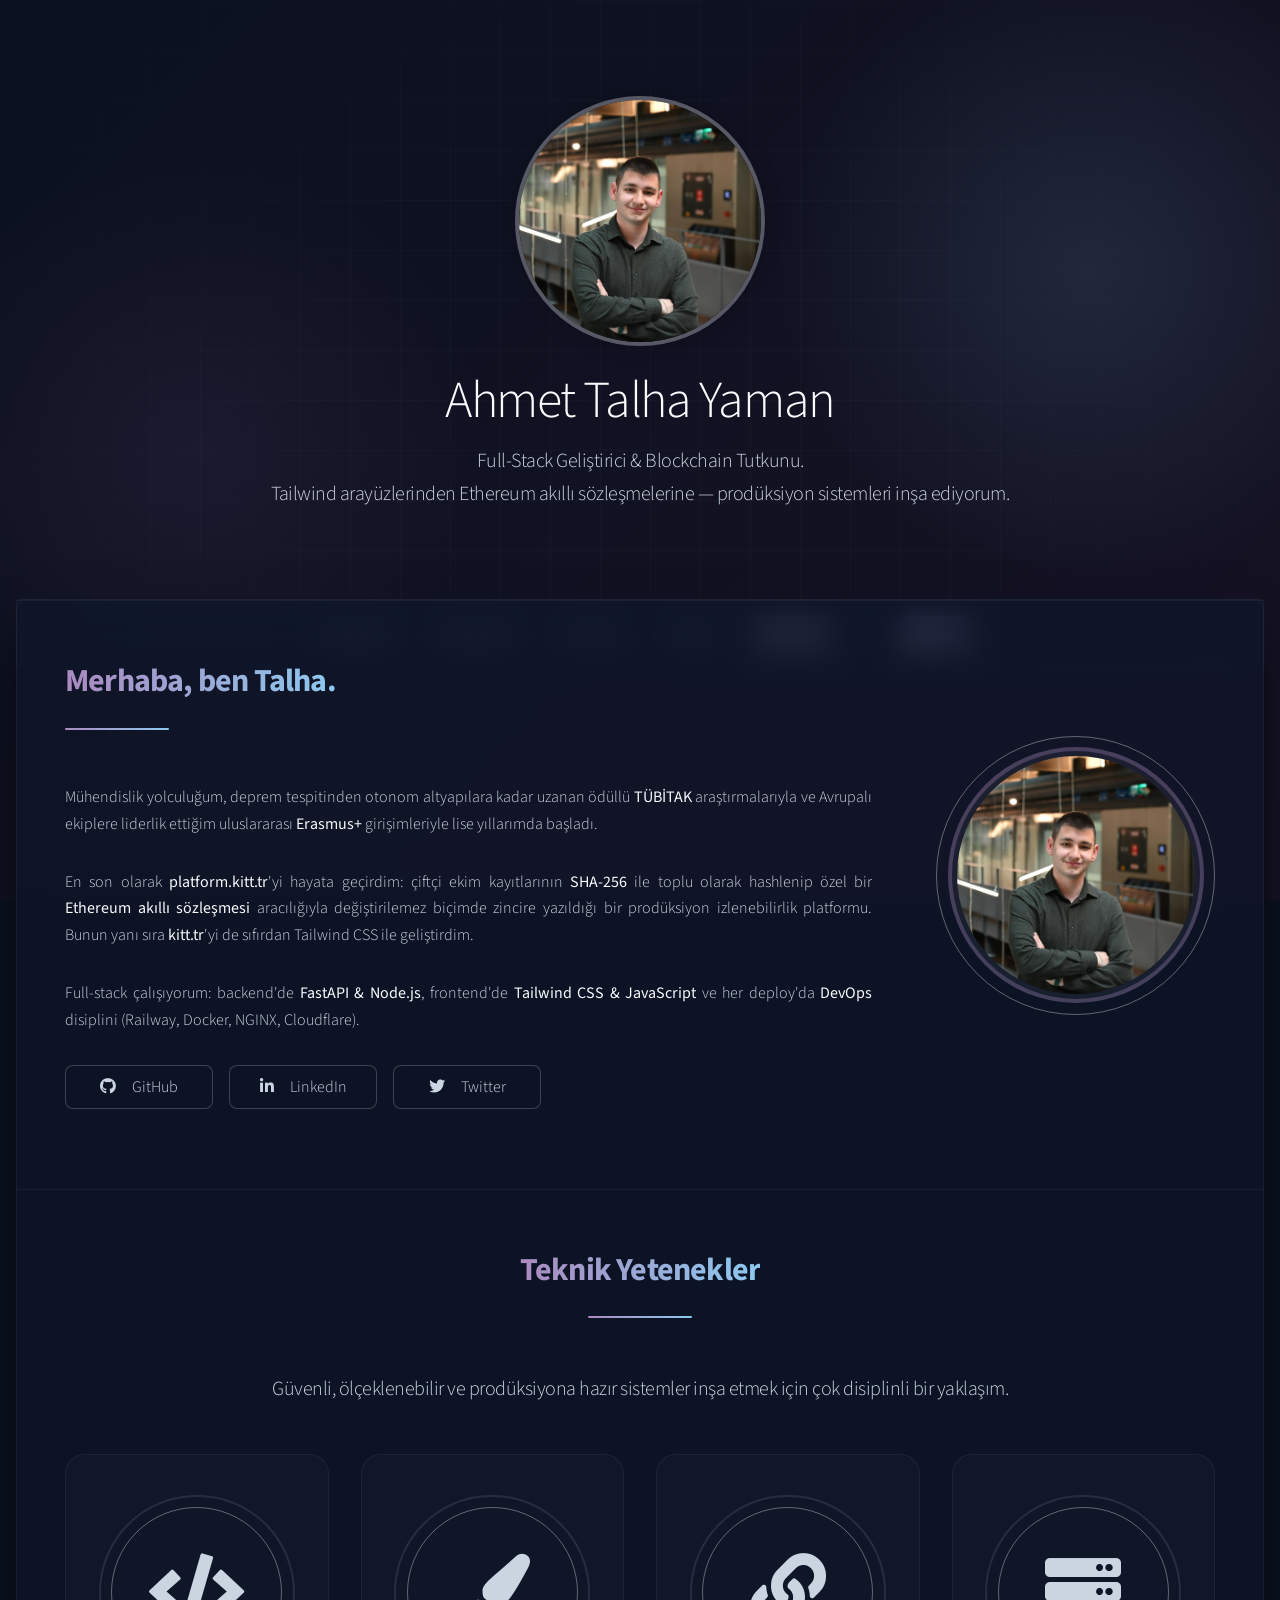
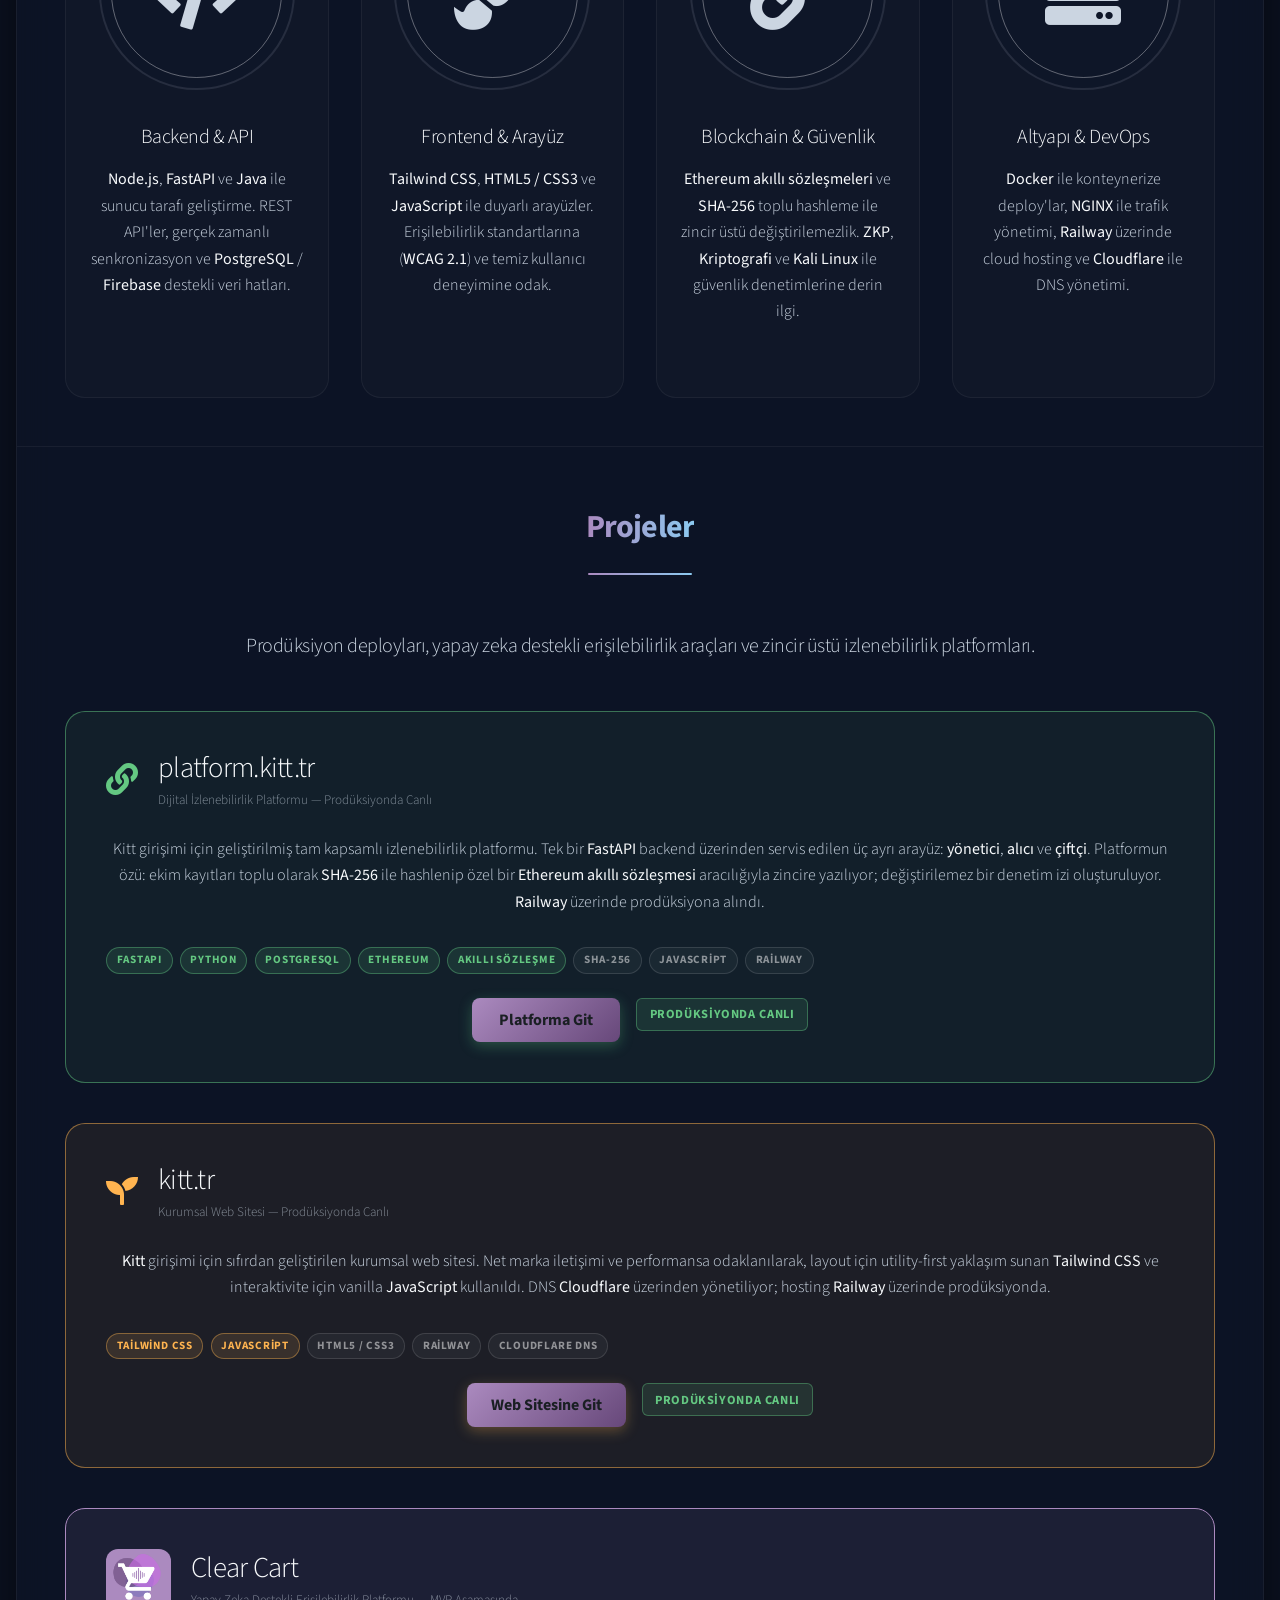
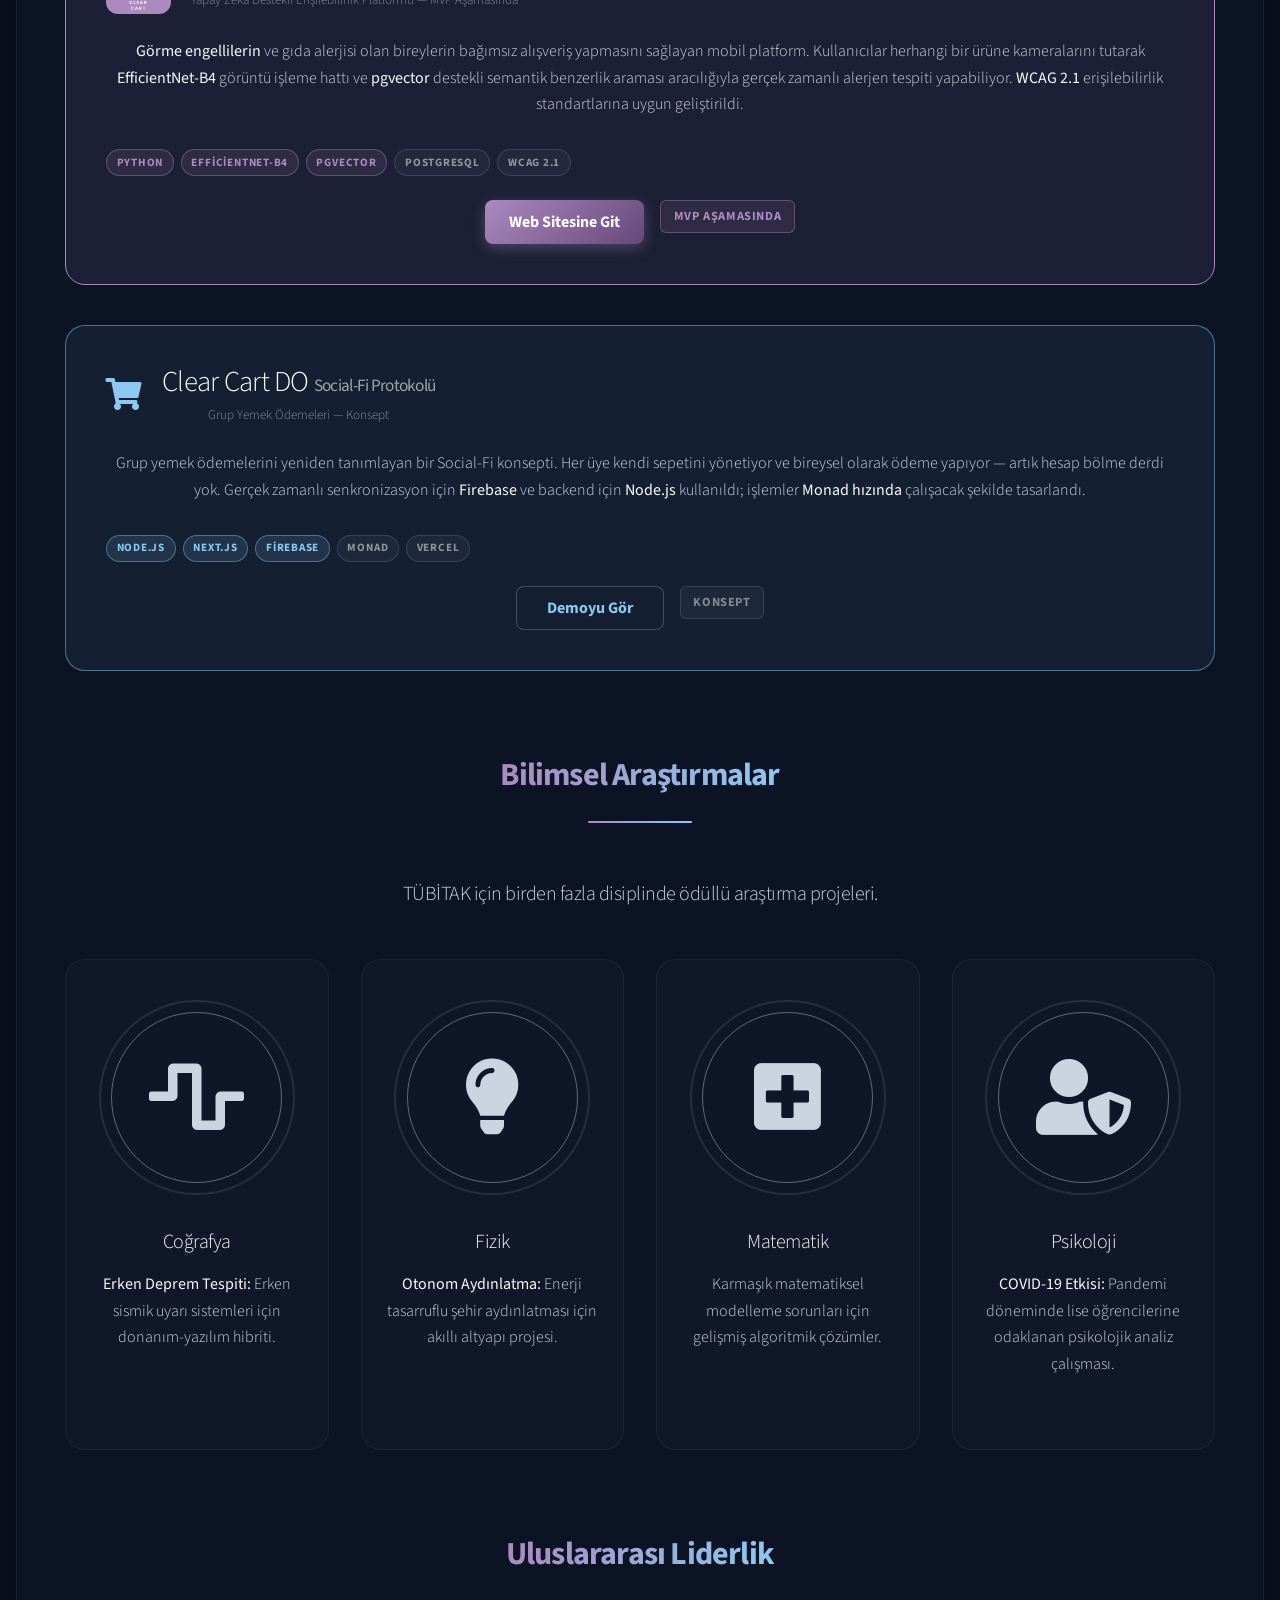
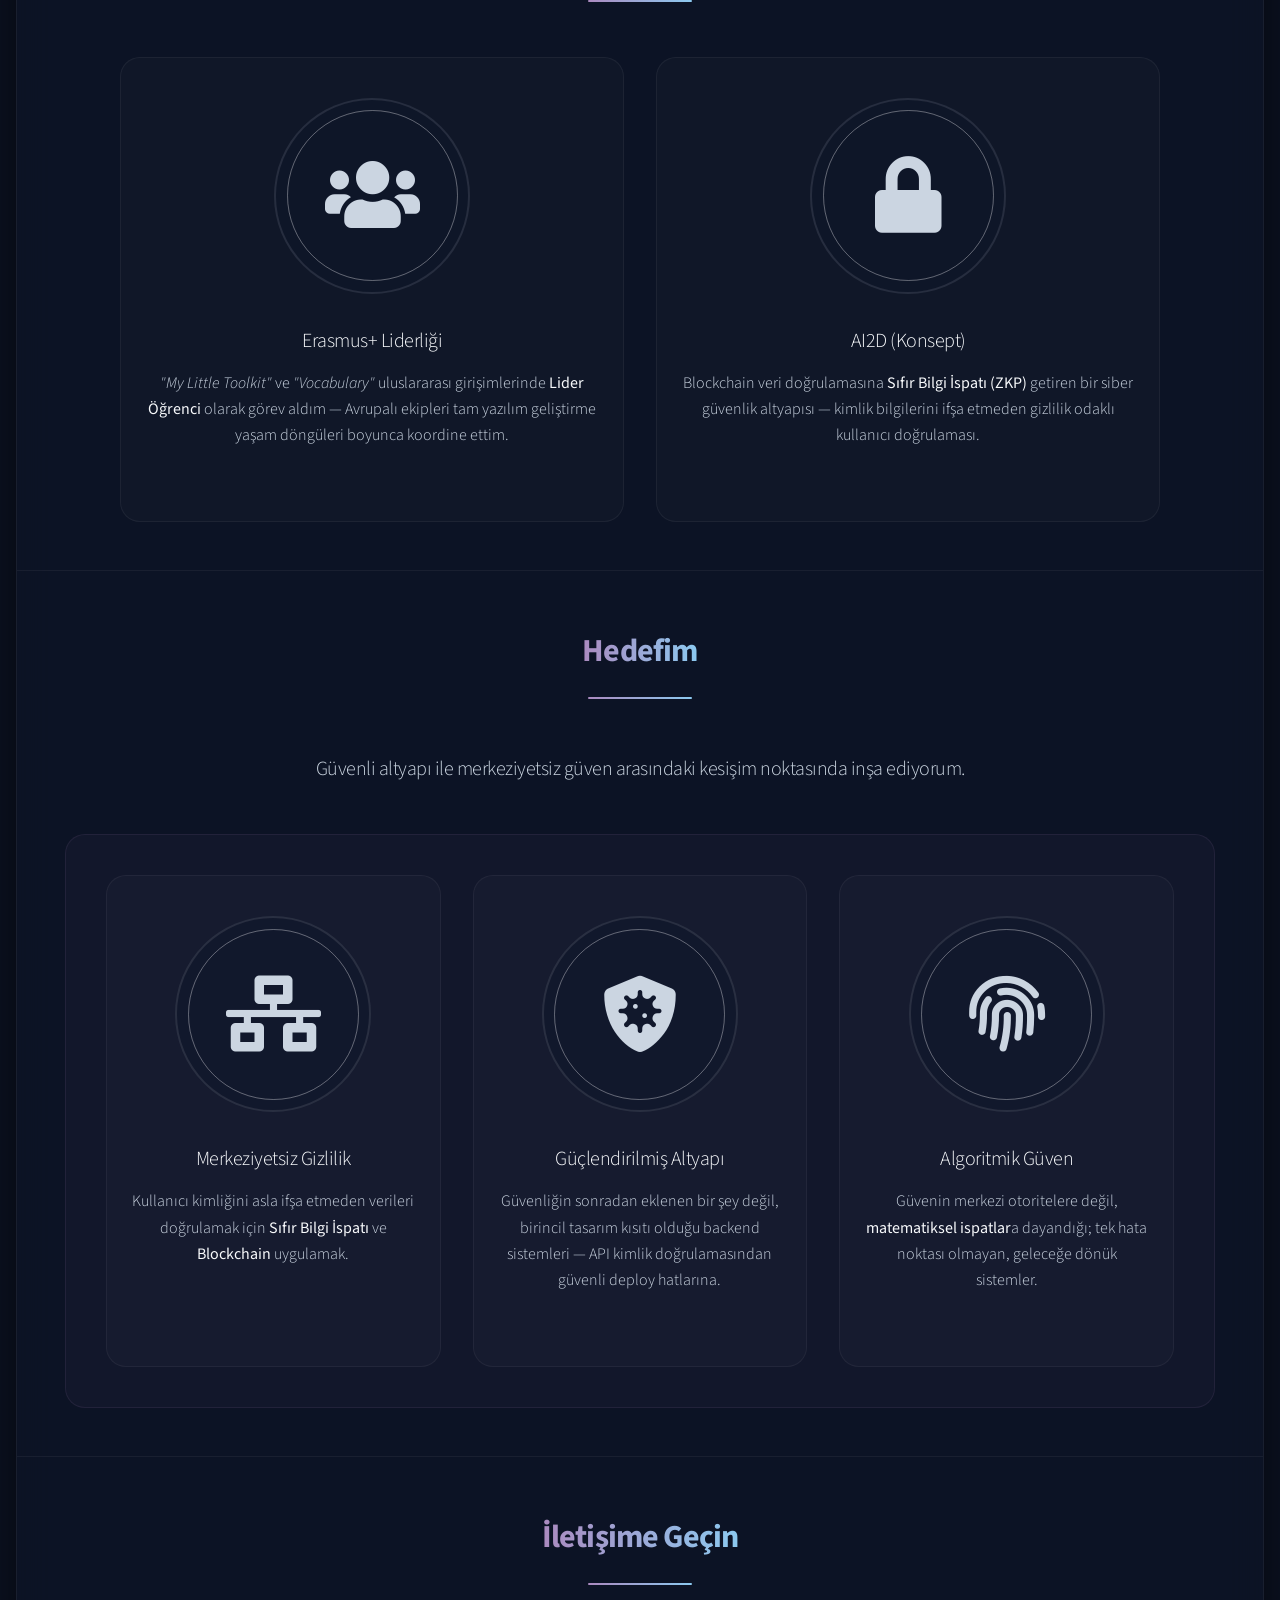
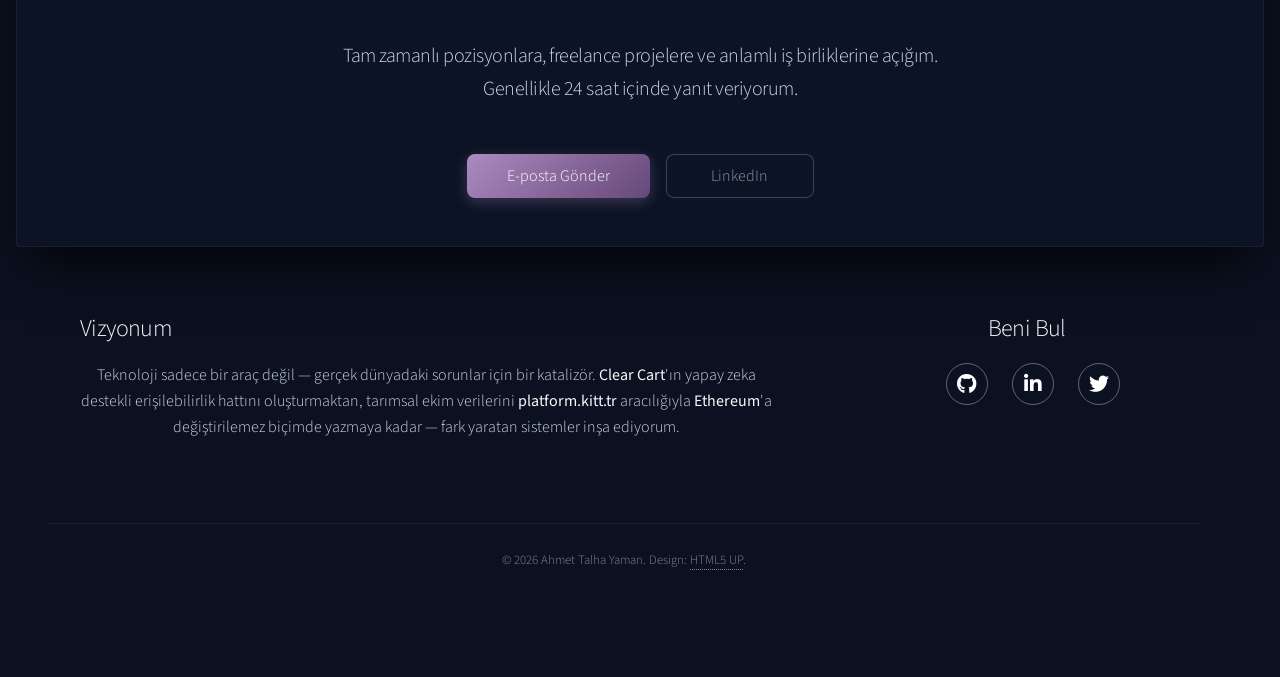
==== commit 39e3161a: "merge: resolve conflict + add mobile responsive design - Resolved merge conflict by taking remote's " ====
--- a/tr.html
+++ b/tr.html
@@ -1,465 +1,450 @@
 <!DOCTYPE HTML>
-<html>
+<html lang="tr">
 
 <head>
-    <title>A. Talha Yaman | Developer Portfolyo</title>
-    <meta charset="utf-8" />
-    <meta name="viewport" content="width=device-width, initial-scale=1, user-scalable=no" />
-    <link rel="stylesheet" href="assets/css/main.css" />
-    <link rel="stylesheet" href="assets/css/mobile.css" />
-    <noscript>
-        <link rel="stylesheet" href="assets/css/noscript.css" />
-    </noscript>
+	<title>Ahmet Talha Yaman | Full-Stack & Blockchain Geliştirici</title>
+	<meta charset="utf-8" />
+	<meta name="viewport" content="width=device-width, initial-scale=1, user-scalable=no" />
+	<meta name="description" content="Node.js, FastAPI ve Ethereum akıllı sözleşmeleri konusunda uzman Full-Stack Geliştirici. Prodüksiyon kalitesinde web uygulamaları ve zincir üstü izlenebilirlik platformları geliştiriyorum." />
+	<meta property="og:title" content="Ahmet Talha Yaman | Full-Stack & Blockchain Geliştirici" />
+	<meta property="og:description" content="Node.js, FastAPI ve Ethereum akıllı sözleşmeleri konusunda uzman Full-Stack Geliştirici. Prodüksiyon kalitesinde web uygulamaları ve zincir üstü izlenebilirlik platformları geliştiriyorum." />
+	<meta property="og:type" content="website" />
+	<link rel="stylesheet" href="assets/css/main.css" />
+	<link rel="stylesheet" href="assets/css/mobile.css" />
+	<noscript>
+		<link rel="stylesheet" href="assets/css/noscript.css" />
+	</noscript>
 </head>
 
 <body class="is-preload">
 
-    <div id="wrapper">
-
-        <header id="header" class="alt">
-            <span class="logo"><img src="images/header-photo.jpeg" alt="Ahmet Talha Yaman" /></span>
-            <h1>Ahmet Talha Yaman</h1>
-            <p>Node.js Backend Mimarı & Siber Güvenlik Tutkunu.<br />
-                Bugünün güvenli dijital kalelerini inşa ediyor, yarının siber sınırlarını savunuyorum.</p>
-        </header>
-
-        <nav id="nav">
-            <ul>
-                <li><a href="#intro" class="active">Hakkımda</a></li>
-                <li><a href="#skills">Yetenekler</a></li>
-                <li><a href="#projects">Projeler</a></li>
-                <li><a href="#vision">Vizyon</a></li>
-                <li><a href="#contact">İletişim</a></li>
-                <li class="lang-switch">
-                    <a href="index.html" class="lang-btn"><span class="icon solid fa-globe"></span> EN</a>
-                </li>
-            </ul>
-        </nav>
-
-        <button id="mobile-nav-toggle" aria-label="Menüyü aç/kapat">
-            <span></span>
-            <span></span>
-            <span></span>
-        </button>
-
-        <div id="main">
-
-            <section id="intro" class="main">
-                <div class="spotlight">
-                    <div class="content">
-                        <header class="major" style="margin-bottom: 0">
-                            <h2>Merhaba, ben Talha.</h2>
-                        </header>
-                        <p>
-                            Mühendislik yolculuğum, deprem tespitinden otonom sistemlere kadar uzanan ödüllü
-                            <strong>TÜBİTAK</strong> araştırmaları geliştirdiğim ve uluslararası
-                            <strong>Erasmus+</strong> yazılım girişimlerine liderlik ettiğim lise yıllarında başladı.
-                            Akademik bir merak olarak başlayan bu serüven, sarsılmaz backend sistemleri inşa etmek ve
-                            dijital sınırları savunmak gibi profesyonel bir misyona dönüştü.
-                        </p>
-                        <p>
-                            Şu anda <strong>Clear Cart</strong> ekosisteminin baş mimarıyım. Görme engelliler için
-                            <strong>Yapay Zeka destekli erişilebilirlik araçları</strong> ve Monad üzerinde yüksek hızlı
-                            bir Social-Fi protokolü olan <strong>Clear Cart DO</strong>'yu geliştirerek, insani etki ile
-                            yüksek performans arasındaki köprüyü kuruyorum.
-                        </p>
-                        <p>
-                            <strong>Siber Güvenlik</strong> odaklı <strong>Node.js Backend</strong> geliştirmede
-                            uzmanlaşarak, günlerimi <strong>Docker</strong> ile geleceği konteynerize ederek ve güvenli,
-                            ölçeklenebilir altyapılar hazırlayarak geçiriyorum.
-                        </p>
-                        <p style="margin-bottom: 1.5em; font-weight: bold;">Yolculuğumu takip edin:</p>
-                        <ul class="actions">
-                            <li><a href="https://github.com/talhaymn7" class="button icon brands fa-github">GitHub</a>
-                            </li>
-                            <li><a href="https://www.linkedin.com/in/ahmet-talha-yaman-56221b182/"
-                                    class="button icon brands fa-linkedin-in">LinkedIn</a></li>
-                            <li><a href="https://x.com/talhaymn_7" class="button icon brands fa-twitter">Twitter</a>
-                            </li>
-                            <li><a href="https://www.instagram.com/talhaymn_7/"
-                                    class="button icon brands fa-instagram">Instagram</a></li>
-                        </ul>
-                    </div>
-                    <span class="image"><img src="images/header-photo.jpeg" alt="Ahmet Talha Yaman" /></span>
-                </div>
-            </section>
-
-            <section id="skills" class="main special">
-                <header class="major">
-                    <h2>Teknik Cephanem</h2>
-                    <p>Güvenli, ölçeklenebilir ve akıllı sistemler inşa etmek için çok disiplinli bir yaklaşım.</p>
-                </header>
-                <ul class="features">
-                    <li>
-                        <span class="icon solid major style1 fa-code"></span>
-                        <h3>Backend Geliştirme</h3>
-                        <p><strong>Node.js</strong> ve <strong>Java</strong> kullanarak yüksek performanslı sunucu
-                            tarafı mantığı oluşturuyorum. Modern uygulamaların omurgası olarak hizmet eden
-                            ölçeklenebilir mimariler ve sağlam API'ler inşa etmeye odaklanıyorum.
-                        </p>
-                    </li>
-                    <li>
-                        <span class="icon solid major style3 fa-shield-alt"></span>
-                        <h3>Siber Güvenlik</h3>
-                        <p>Dijital savunmaya derin bir ilgi duyuyorum. <strong>Kriptografi</strong>yi, güvenlik
-                            denetimleri için <strong>Kali Linux</strong>'u araştırıyor ve kullanıcı gizliliği ile veri
-                            bütünlüğünü sağlamak için <strong>Sıfır Bilgi İspatı (ZKP)</strong> uyguluyorum.</p>
-                    </li>
-                    <li>
-                        <span class="icon solid major style5 fa-server"></span>
-                        <h3>Altyapı & DevOps</h3>
-                        <p>Ortamları <strong>Docker</strong> ile yönetiyor ve <strong>NGINX Reverse Proxy</strong> ile
-                            trafiği optimize ediyorum. Güvenli <strong>Sistem Mimarisi</strong> aracılığıyla kod ve
-                            dağıtım (deployment) arasındaki köprüyü kuruyorum.
-                        </p>
-                    </li>
-                    <li>
-                        <span class="icon major style2 fa-lightbulb"></span>
-                        <h3>Python & Yapay Zeka</h3>
-                        <p>Veri odaklı çözümler için <strong>Python</strong> kullanıyorum.
-                            <strong>EfficientNet-B4</strong> gibi bilgisayarlı görü (computer vision) modellerini
-                            uygulama ve akıllı arama yetenekleri için <strong>pgvector</strong> kullanma konusunda
-                            deneyimliyim.
-                        </p>
-                    </li>
-                </ul>
-            </section>
-
-            <section id="projects" class="main special">
-                <header class="major">
-                    <h2>Projelerim</h2>
-                    <p>Yapay zeka destekli erişilebilirlik, Social-Fi protokolleri ve bilimsel araştırmalardan oluşan
-                        bir portfolyo.</p>
-                </header>
-
-                <div class="project-card"
-                    style="text-align: left; background: rgba(171, 138, 191, 0.1); padding: 2.5em; border-radius: 20px; margin-bottom: 2.5em; border: 1px solid #ab8abf;">
-
-                    <div class="project-card-header" style="display: flex; align-items: center; margin-bottom: 1.5em;">
-                        <img src="images/clear-cart-logo.png" alt="Clear Cart Logo"
-                            style="width: 65px; height: 65px; margin-right: 20px; border-radius: 12px; object-fit: contain;">
-                        <h3 style="color: #ab8abf; font-size: 1.8em; margin: 0; line-height: 1.2;">Clear Cart </h3>
-                    </div>
-
-                    <p><strong>Bağımsız Alışverişi Güçlendiriyor:</strong> Görme engelliler ve gıda alerjisi olan
-                        bireyler için tasarlanmış bir mobil platform. <strong>EfficientNet-B4</strong> ve
-                        <strong>pgvector</strong> kullanan Clear Cart, kullanıcıların kameraları aracılığıyla ürünleri
-                        tanımlamasına ve alerjenleri gerçek zamanlı olarak tespit etmesine olanak tanır.
-                    </p>
-
-                    <p><em>Temel Teknolojiler:</em> Python (Görüntü İşleme Hattı), PostgreSQL (pgvector), WCAG 2.1
-                        Erişilebilirlik Standartları.</p>
-
-                    <ul class="actions">
-                        <li>
-                            <a href="https://clearcart.com.tr/en" class="button primary small" style="background-color: #ab8abf !important; 
-                  color: #ffffff !important; 
-                  box-shadow: 0 4px 14px 0 rgba(171, 138, 191, 0.39) !important; 
-                  border: none !important; 
-                  font-weight: bold !important;">
-                                Web Sitesini Ziyaret Et
-                            </a>
-                        </li>
-
-                        <li>
-                            <span class="button small disabled" style="background-color: #67487a !important; 
-                     color: #ffffff !important; 
-                     opacity: 1 !important; 
-                     cursor: default !important; 
-                     border: none !important;">
-                                MVP Aşamasında
-                            </span>
-                        </li>
-                    </ul>
-                </div>
-
-                <div class="project-card"
-                    style="text-align: left; background: rgba(140, 201, 240, 0.08); padding: 2.5em; border-radius: 20px; margin-bottom: 3em; border: 1px solid #8cc9f0;">
-
-                    <div class="project-card-header" style="display: flex; align-items: center; margin-bottom: 1.5em;">
-                        <span class="icon solid fa-shopping-cart"
-                            style="font-size: 1.8em; color: #8cc9f0; margin-right: 20px;"></span>
-                        <h3 style="color: #636363; font-size: 1.6em; margin: 0; line-height: 1.2;">Clear Cart DO
-                            (Social-Fi Protokolü)</h3>
-                    </div>
-
-                    <p><strong>"Çok Oyunculu" Finans Çözümü:</strong> Grup yemekleri için sipariş protokollerini yeniden
-                        tanımlayan bir konsept proje. Gerçek zamanlı senkronizasyon için <strong>Firebase</strong> ve
-                        <strong>Node.js</strong> kullanarak, gruptaki her üyenin kendi sepetini yönetmesine ve
-                        <strong>Monad hızında</strong> bireysel olarak ödeme yapmasına olanak tanır. Artık hesap bölme
-                        derdine son.
-                    </p>
-
-                    <ul class="actions special" style="margin-top: 2em;">
-                        <li>
-                            <a href="https://monad-cc-project-nextjs-cvj7xs8su-talhaymn7s-projects.vercel.app/"
-                                class="button primary small vercell"
-                                style="color: #ffffff !important; font-weight: bold !important;">
-                                Siteyi Ziyaret Et: Clear Cart DO on Vercell
-                            </a>
-                        </li>
-                        <li>
-                            <span class="button small" style="border-color: #8cc9f0 !important; 
-                     color: #ccdde7 !important; 
-                     cursor: default !important;
-                     box-shadow: none !important;
-                     background: #3e1094 !important">
-                                Node.js
-                            </span>
-                        </li>
-                        <li>
-                            <span class="button small" style="border-color: #8cc9f0 !important; 
-                     color: #ccdde7 !important; 
-                     cursor: default !important;
-                     box-shadow: none !important;
-                     background: #3e1094 !important">
-                                Firebase
-                            </span>
-                        </li>
-                        <li>
-                            <span class="button small" style="border-color: #8cc9f0 !important; 
-                   color: #ccdde7 !important; 
-                     cursor: default !important;
-                     box-shadow: none !important;
-                     background: #3e1094 !important">
-                                Monad Konsepti
-                            </span>
-                        </li>
-                    </ul>
-                </div>
-
-                <div class="project-card"
-                    style="text-align: left; background: rgba(60, 97, 40, 0.1); padding: 2.5em; border-radius: 20px; margin-bottom: 2.5em; border: 1px solid #3C6128;">
-
-                    <div class="project-card-header" style="display: flex; align-items: center; margin-bottom: 1.5em;">
-                        <span class="icon solid fa-seedling"
-                            style="font-size: 1.8em; color: #579400; margin-right: 20px;"></span>
-                        <h3 style="color: #3C6128; font-size: 1.8em; margin: 0; line-height: 1.2;">Kitt</h3>
-                    </div>
-
-                    <p><strong>Proje Açıklaması:</strong> [Kitt projesinin açıklaması buraya gelecek. Projenin ne yaptığını, amacını ve temel özelliklerini ekle.]</p>
-
-                    <p><em>Temel Teknolojiler:</em> [Teknoloji yığını buraya gelecek]</p>
-
-                    <ul class="actions">
-                        <li>
-                            <a href="https://kitt.tr" class="button primary small" target="_blank" style="background-color: #579400 !important;
-                  color: #ffffff !important;
-                  box-shadow: 0 4px 14px 0 rgba(87, 148, 0, 0.39) !important;
-                  border: none !important;
-                  font-weight: bold !important;">
-                                kitt.tr'yi Ziyaret Et
-                            </a>
-                        </li>
-                        <li>
-                            <a href="https://platform.kitt.tr" class="button small" target="_blank" style="background-color: #3C6128 !important;
-                  color: #ffffff !important;
-                  border: none !important;
-                  font-weight: bold !important;">
-                                Platformu Ziyaret Et
-                            </a>
-                        </li>
-                    </ul>
-                </div>
-
-                <header class="major" style="margin-top: 4em;">
-                    <h2>Araştırma Galerim</h2>
-                    <p>TÜBİTAK için birden fazla disiplinde ödüllü araştırma projeleri.</p>
-                </header>
-                <ul class="features" style="margin-bottom: 4em;">
-                    <li>
-                        <span class="icon solid major style1 fa-wave-square"></span>
-                        <h3>Coğrafya</h3>
-                        <p><strong>Erken Deprem Tespiti:</strong> Erken sismik uyarı sistemleri için donanım-yazılım
-                            hibriti tasarlandı.</p>
-                    </li>
-                    <li>
-                        <span class="icon solid major style2 fa-lightbulb"></span>
-                        <h3>Fizik</h3>
-                        <p><strong>Otonom Aydınlatma:</strong> Enerji tasarruflu şehir aydınlatması için akıllı bir
-                            altyapı projesi.</p>
-                    </li>
-                    <li>
-                        <span class="icon solid major style3 fa-plus-square"></span>
-                        <h3>Matematik</h3>
-                        <p>Karmaşık matematiksel modellemeler için gelişmiş algoritmik çözümler geliştirilmesi.</p>
-                    </li>
-                    <li>
-                        <span class="icon solid major style4 fa-user-shield"></span>
-                        <h3>Psikoloji</h3>
-                        <p><strong>COVID-19 Analizi:</strong> Pandemi döneminde lise öğrencilerine odaklanan bir
-                            psikolojik etki çalışması.</p>
-                    </li>
-                </ul>
-
-                <header class="major" style="margin-top: 4em; margin-bottom: 0">
-                    <h2>Uluslararası Liderlik ve Konseptler</h2>
-                </header>
-
-                <ul class="features" id="leadership-grid">
-                    <li>
-                        <span class="icon solid major style5 fa-users"></span>
-                        <h3>Erasmus+ Liderliği</h3>
-                        <p style="text-align: justify;">Uluslararası girişimler olan <em>"My Little Toolkit"</em> ve
-                            <em>"Vocabulary"</em> projelerinde <strong>Lider Öğrenci</strong> olarak görev aldım.
-                            Avrupalı ortaklar arasında ekip koordinasyonunu ve yazılım geliştirme yaşam döngülerini
-                            yönettim.</p>
-                    </li>
-
-                    <li>
-                        <span class="icon solid major style1 fa-lock"></span>
-                        <h3>AI2D (Gelecek Konsepti)</h3>
-                        <p style="text-align: justify;">Kullanıcı doğrulamasında gizliliği ön planda tutarak, blockchain
-                            veri doğrulamasına <strong>Sıfır Bilgi İspatı (ZKP)</strong> getirmek üzere tasarlanmış
-                            vizyoner bir siber güvenlik altyapısı.
-                        </p>
-                    </li>
-                </ul>
-            </section>
-
-            <section id="vision" class="main special">
-                <header class="major">
-                    <h2>Gelecek Vizyonu</h2>
-                    <p>Merkeziyetsiz ve kriptografik prensipler aracılığıyla aşılamaz dijital sistemlerin geleceğini
-                        mimari olarak tasarlamak.</p>
-                </header>
-
-                <div
-                    style="text-align: center; background: rgba(171, 138, 191, 0.05); padding: 2.5em; border-radius: 20px; border: 1px solid rgba(171, 138, 191, 0.1);">
-                    <ul class="features">
-                        <li>
-                            <span class="icon solid major style1 fa-network-wired"></span>
-                            <h3>Merkeziyetsiz Gizlilik</h3>
-                            <p>Kullanıcı anonimliğinden ödün vermeden verileri doğrulamak için <strong>Sıfır Bilgi
-                                    İspatı (ZKP)</strong> ve <strong>Blockchain</strong> kullanarak sağlam altyapılar
-                                geliştirmek.
-                            </p>
-                        </li>
-
-                        <li>
-                            <span class="icon solid major style3 fa-shield-virus"></span>
-                            <h3>Güçlendirilmiş Altyapı</h3>
-                            <p>Güvenlik açıklarını ortaya çıkmadan önlemek için gelişmiş <strong>Kriptografi</strong> ve
-                                <strong>Güvenli Kodlama Pratikleri</strong> ile güvenli backend sistemleri tasarlamak.
-                            </p>
-                        </li>
-
-                        <li>
-                            <span class="icon solid major style5 fa-fingerprint"></span>
-                            <h3>Algoritmik Güven</h3>
-                            <p>Güvenin sadece merkezi otoritelerle değil, <strong>Matematiksel İspatlarla</strong>
-                                tanımlandığı, <em>Monad hızında</em> güvenliğe ulaşan, geleceğe dönük siber güvenliğe
-                                öncülük etmek.</p>
-                        </li>
-                    </ul>
-                </div>
-            </section>
-
-
-            <section id="contact" class="main special" style="text-align: center;">
-                <header class="major">
-                    <h2 style="text-align: center;">İletişime Geçin</h2>
-                    <p style="text-align: center; margin-left: auto; margin-right: auto; max-width: 800px;">
-                        Her türlü profesyonel soru, iş birliği teklifi veya ağ kurma (networking) için <br />
-                        aşağıdaki bağlantılar aracılığıyla benimle iletişime geçebilirsiniz.
-                    </p>
-                </header>
-
-                <footer class="major">
-                    <ul class="actions special">
-                        <li>
-                            <a href="mailto:ahmettalhamyn@gmail.com" class="button primary" style="background-color: #ab8abf !important; 
-                          color: #ffffff !important; 
-                          box-shadow: 0 4px 14px 0 rgba(171, 138, 191, 0.3) !important; 
-                          border: none !important;
-                          padding: 0 2.5em !important;">
-                                E-posta Gönder
-                            </a>
-                        </li>
-                        <li>
-                            <a href="https://linkedin.com/in/ahmet-talha-yaman-56221b182/" class="button"
-                                style="padding: 0 2.5em !important; border-color: #636363 !important; color: #636363 !important;">
-                                LinkedIn
-                            </a>
-                        </li>
-                    </ul>
-                </footer>
-
-                <p style="font-size: 0.8em; margin-top: 3em; opacity: 0.5; text-align: center; width: 100%;">
-                    <i class="icon solid fa-shield-alt"></i> Profesyonel taleplere genellikle 24 saat içinde yanıt
-                    verilmektedir.
-                </p>
-            </section>
-
-        </div>
-
-        <footer id="footer"
-            style="display: flex; flex-wrap: wrap; justify-content: space-between; align-items: flex-start; padding: 5em 2em 3em 2em; text-align: left;">
-
-            <section style="flex: 2; min-width: 300px; margin-right: 3em; margin-bottom: 2em;">
-                <h2 style="text-align: left;">Vizyonum</h2>
-                <p style="text-align: justify !important; margin: 0; line-height: 1.6;">
-                    Teknolojinin sadece bir araç değil, toplumsal zorlukları çözmek için bir katalizör olduğuna
-                    inanıyorum. <strong>Clear Cart</strong> ile yapay zeka destekli erişilebilirlik çözümleri
-                    geliştirmekten, <strong>AI2D</strong> gibi güvenli, gizlilik odaklı sistemler tasarlamaya kadar
-                    hedefim; dünyada kalıcı pozitif bir etki bırakan yüksek performanslı yazılımlar üretmektir.
-                </p>
-            </section>
-
-            <section style="flex: 1; min-width: 250px; text-align: center; margin-bottom: 2em;">
-                <h2 style="margin-bottom: 1.5em;">Sosyal Medya</h2>
-                <ul class="icons"
-                    style="display: flex; justify-content: center; padding: 0; list-style: none; margin: 0;">
-                    <li style="padding: 0 0.75em;"><a href="https://github.com/talhaymn7"
-                            class="icon brands fa-github alt" target="_blank"><span class="label">GitHub</span></a></li>
-                    <li style="padding: 0 0.75em;"><a href="https://linkedin.com/in/ahmet-talha-yaman-56221b182/"
-                            class="icon brands fa-linkedin-in alt" target="_blank"><span
-                                class="label">LinkedIn</span></a></li>
-                    <li style="padding: 0 0.75em;"><a href="https://x.com/talhaymn_7" class="icon brands fa-twitter alt"
-                            target="_blank"><span class="label">Twitter</span></a></li>
-                    <li style="padding: 0 0.75em;"><a href="https://www.instagram.com/talhaymn_7/"
-                            class="icon brands fa-instagram alt" target="_blank"><span
-                                class="label">Instagram</span></a></li>
-                </ul>
-            </section>
-
-            <p class="copyright"
-                style="width: 100%; text-align: center; margin-top: 4em; border-top: 1px solid rgba(255,255,255,0.1); padding-top: 2em; opacity: 0.6; font-size: 0.8em;">
-                &copy; 2026 Ahmet Talha Yaman. Design: <a href="https://html5up.net">HTML5 UP</a>.
-            </p>
-        </footer>
-
-    </div>
-
-    <script src="assets/js/jquery.min.js"></script>
-    <script src="assets/js/jquery.scrollex.min.js"></script>
-    <script src="assets/js/jquery.scrolly.min.js"></script>
-    <script src="assets/js/browser.min.js"></script>
-    <script src="assets/js/breakpoints.min.js"></script>
-    <script src="assets/js/util.js"></script>
-    <script src="assets/js/main.js"></script>
-    <script>
-        (function () {
-            var $toggle = document.getElementById('mobile-nav-toggle');
-            var $nav = document.getElementById('nav');
-            if (!$toggle || !$nav) return;
-
-            $toggle.addEventListener('click', function () {
-                $toggle.classList.toggle('is-open');
-                $nav.classList.toggle('mobile-open');
-                document.body.style.overflow = $nav.classList.contains('mobile-open') ? 'hidden' : '';
-            });
-
-            $nav.querySelectorAll('a').forEach(function (link) {
-                link.addEventListener('click', function () {
-                    $toggle.classList.remove('is-open');
-                    $nav.classList.remove('mobile-open');
-                    document.body.style.overflow = '';
-                });
-            });
-        })();
-    </script>
+	<div id="wrapper">
+
+		<header id="header" class="alt">
+			<span class="logo"><img src="images/header-photo.jpeg" alt="Ahmet Talha Yaman" /></span>
+			<h1>Ahmet Talha Yaman</h1>
+			<p>Full-Stack Geliştirici &amp; Blockchain Tutkunu.<br />
+				Tailwind arayüzlerinden Ethereum akıllı sözleşmelerine — prodüksiyon sistemleri inşa ediyorum.</p>
+			</header>
+
+		<nav id="nav">
+			<ul>
+				<li><a href="#intro" class="active">Hakkımda</a></li>
+				<li><a href="#skills">Yetenekler</a></li>
+				<li><a href="#projects">Projeler</a></li>
+				<li><a href="#vision">Vizyon</a></li>
+				<li><a href="#contact">İletişim</a></li>
+				<li class="lang-switch">
+					<a href="index.html" class="lang-btn"><span class="icon solid fa-globe"></span> EN</a>
+				</li>
+			</ul>
+		</nav>
+
+		<button id="mobile-nav-toggle" aria-label="Menüyü aç/kapat">
+			<span></span>
+			<span></span>
+			<span></span>
+		</button>
+
+		<div id="main">
+
+			<section id="intro" class="main">
+				<div class="spotlight">
+					<div class="content">
+						<header class="major" style="margin-bottom: 0">
+							<h2>Merhaba, ben Talha.</h2>
+						</header>
+						<p>
+							Mühendislik yolculuğum, deprem tespitinden otonom altyapılara kadar uzanan
+							ödüllü <strong>TÜBİTAK</strong> araştırmalarıyla ve Avrupalı ekiplere
+							liderlik ettiğim uluslararası <strong>Erasmus+</strong> girişimleriyle
+							lise yıllarımda başladı.
+						</p>
+						<p>
+							En son olarak <strong>platform.kitt.tr</strong>'yi hayata geçirdim: çiftçi ekim
+							kayıtlarının <strong>SHA-256</strong> ile toplu olarak hashlenip özel bir
+							<strong>Ethereum akıllı sözleşmesi</strong> aracılığıyla değiştirilemez biçimde
+							zincire yazıldığı bir prodüksiyon izlenebilirlik platformu. Bunun yanı sıra
+							<strong>kitt.tr</strong>'yi de sıfırdan Tailwind CSS ile geliştirdim.
+						</p>
+						<p>
+							Full-stack çalışıyorum: backend'de <strong>FastAPI &amp; Node.js</strong>,
+							frontend'de <strong>Tailwind CSS &amp; JavaScript</strong> ve her deploy'da
+							<strong>DevOps</strong> disiplini (Railway, Docker, NGINX, Cloudflare).
+						</p>
+						<ul class="actions">
+							<li><a href="https://github.com/talhaymn7" class="button icon brands fa-github" target="_blank">GitHub</a></li>
+							<li><a href="https://www.linkedin.com/in/ahmet-talha-yaman-56221b182/" class="button icon brands fa-linkedin-in" target="_blank">LinkedIn</a></li>
+							<li><a href="https://x.com/talhaymn_7" class="button icon brands fa-twitter" target="_blank">Twitter</a></li>
+						</ul>
+					</div>
+					<span class="image"><img src="images/header-photo.jpeg" alt="Ahmet Talha Yaman" /></span>
+				</div>
+			</section>
+
+			<section id="skills" class="main special">
+				<header class="major">
+					<h2>Teknik Yetenekler</h2>
+					<p>Güvenli, ölçeklenebilir ve prodüksiyona hazır sistemler inşa etmek için çok disiplinli bir yaklaşım.</p>
+				</header>
+				<ul class="features">
+					<li>
+						<span class="icon solid major style1 fa-code"></span>
+						<h3>Backend &amp; API</h3>
+						<p><strong>Node.js</strong>, <strong>FastAPI</strong> ve <strong>Java</strong> ile
+							sunucu tarafı geliştirme. REST API'ler, gerçek zamanlı senkronizasyon ve
+							<strong>PostgreSQL</strong> / <strong>Firebase</strong> destekli veri hatları.
+						</p>
+					</li>
+					<li>
+						<span class="icon solid major style2 fa-paint-brush"></span>
+						<h3>Frontend &amp; Arayüz</h3>
+						<p><strong>Tailwind CSS</strong>, <strong>HTML5 / CSS3</strong> ve
+							<strong>JavaScript</strong> ile duyarlı arayüzler. Erişilebilirlik
+							standartlarına (<strong>WCAG 2.1</strong>) ve temiz kullanıcı deneyimine odak.
+						</p>
+					</li>
+					<li>
+						<span class="icon solid major style3 fa-link"></span>
+						<h3>Blockchain &amp; Güvenlik</h3>
+						<p><strong>Ethereum akıllı sözleşmeleri</strong> ve <strong>SHA-256</strong>
+							toplu hashleme ile zincir üstü değiştirilemezlik. <strong>ZKP</strong>,
+							<strong>Kriptografi</strong> ve <strong>Kali Linux</strong> ile güvenlik
+							denetimlerine derin ilgi.
+						</p>
+					</li>
+					<li>
+						<span class="icon solid major style5 fa-server"></span>
+						<h3>Altyapı &amp; DevOps</h3>
+						<p><strong>Docker</strong> ile konteynerize deploy'lar, <strong>NGINX</strong>
+							ile trafik yönetimi, <strong>Railway</strong> üzerinde cloud hosting ve
+							<strong>Cloudflare</strong> ile DNS yönetimi.
+						</p>
+					</li>
+				</ul>
+			</section>
+
+			<section id="projects" class="main special">
+				<header class="major">
+					<h2>Projeler</h2>
+					<p>Prodüksiyon deployları, yapay zeka destekli erişilebilirlik araçları ve zincir üstü izlenebilirlik platformları.</p>
+				</header>
+
+				<!-- platform.kitt.tr -->
+				<div class="project-card project-card--blockchain">
+					<div class="project-header">
+						<span class="icon solid fa-link" style="font-size: 2em; color: #64c882; margin-right: 20px; flex-shrink: 0;"></span>
+						<div>
+							<h3 class="color-blockchain">platform.kitt.tr</h3>
+							<p class="project-subtitle">Dijital İzlenebilirlik Platformu — Prodüksiyonda Canlı</p>
+						</div>
+					</div>
+					<p>
+						Kitt girişimi için geliştirilmiş tam kapsamlı izlenebilirlik platformu.
+						Tek bir <strong>FastAPI</strong> backend üzerinden servis edilen üç ayrı
+						arayüz: <strong>yönetici</strong>, <strong>alıcı</strong> ve <strong>çiftçi</strong>.
+						Platformun özü: ekim kayıtları toplu olarak <strong>SHA-256</strong> ile
+						hashlenip özel bir <strong>Ethereum akıllı sözleşmesi</strong> aracılığıyla
+						zincire yazılıyor; değiştirilemez bir denetim izi oluşturuluyor.
+						<strong>Railway</strong> üzerinde prodüksiyona alındı.
+					</p>
+					<div class="tech-badges">
+						<span class="tech-badge tech-badge--green">FastAPI</span>
+						<span class="tech-badge tech-badge--green">Python</span>
+						<span class="tech-badge tech-badge--green">PostgreSQL</span>
+						<span class="tech-badge tech-badge--green">Ethereum</span>
+						<span class="tech-badge tech-badge--green">Akıllı Sözleşme</span>
+						<span class="tech-badge tech-badge--dark">SHA-256</span>
+						<span class="tech-badge tech-badge--dark">JavaScript</span>
+						<span class="tech-badge tech-badge--dark">Railway</span>
+					</div>
+					<ul class="actions" style="margin-top: 1.5em; margin-bottom: 0;">
+						<li>
+							<a href="https://platform.kitt.tr" class="button primary small btn-blockchain" target="_blank">
+								Platforma Git
+							</a>
+						</li>
+						<li>
+							<span class="status-badge status-badge--live">Prodüksiyonda Canlı</span>
+						</li>
+					</ul>
+				</div>
+
+				<!-- kitt.tr -->
+				<div class="project-card project-card--web">
+					<div class="project-header">
+						<span class="icon solid fa-seedling" style="font-size: 2em; color: #ffb450; margin-right: 20px; flex-shrink: 0;"></span>
+						<div>
+							<h3 class="color-web">kitt.tr</h3>
+							<p class="project-subtitle">Kurumsal Web Sitesi — Prodüksiyonda Canlı</p>
+						</div>
+					</div>
+					<p>
+						<strong>Kitt</strong> girişimi için sıfırdan geliştirilen kurumsal web sitesi.
+						Net marka iletişimi ve performansa odaklanılarak, layout için utility-first
+						yaklaşım sunan <strong>Tailwind CSS</strong> ve interaktivite için vanilla
+						<strong>JavaScript</strong> kullanıldı. DNS <strong>Cloudflare</strong>
+						üzerinden yönetiliyor; hosting <strong>Railway</strong> üzerinde prodüksiyonda.
+					</p>
+					<div class="tech-badges">
+						<span class="tech-badge tech-badge--orange">Tailwind CSS</span>
+						<span class="tech-badge tech-badge--orange">JavaScript</span>
+						<span class="tech-badge tech-badge--dark">HTML5 / CSS3</span>
+						<span class="tech-badge tech-badge--dark">Railway</span>
+						<span class="tech-badge tech-badge--dark">Cloudflare DNS</span>
+					</div>
+					<ul class="actions" style="margin-top: 1.5em; margin-bottom: 0;">
+						<li>
+							<a href="https://kitt.tr" class="button primary small btn-web" target="_blank">
+								Web Sitesine Git
+							</a>
+						</li>
+						<li>
+							<span class="status-badge status-badge--live">Prodüksiyonda Canlı</span>
+						</li>
+					</ul>
+				</div>
+
+				<!-- Clear Cart -->
+				<div class="project-card project-card--purple">
+					<div class="project-header">
+						<img src="images/clear-cart-logo.png" alt="Clear Cart Logo">
+						<div>
+							<h3 class="color-purple">Clear Cart</h3>
+							<p class="project-subtitle">Yapay Zeka Destekli Erişilebilirlik Platformu — MVP Aşamasında</p>
+						</div>
+					</div>
+					<p>
+						<strong>Görme engellilerin</strong> ve gıda alerjisi olan bireylerin bağımsız
+						alışveriş yapmasını sağlayan mobil platform. Kullanıcılar herhangi bir ürüne
+						kameralarını tutarak <strong>EfficientNet-B4</strong> görüntü işleme hattı ve
+						<strong>pgvector</strong> destekli semantik benzerlik araması aracılığıyla
+						gerçek zamanlı alerjen tespiti yapabiliyor. <strong>WCAG 2.1</strong>
+						erişilebilirlik standartlarına uygun geliştirildi.
+					</p>
+					<div class="tech-badges">
+						<span class="tech-badge tech-badge--purple">Python</span>
+						<span class="tech-badge tech-badge--purple">EfficientNet-B4</span>
+						<span class="tech-badge tech-badge--purple">pgvector</span>
+						<span class="tech-badge tech-badge--dark">PostgreSQL</span>
+						<span class="tech-badge tech-badge--dark">WCAG 2.1</span>
+					</div>
+					<ul class="actions" style="margin-top: 1.5em; margin-bottom: 0;">
+						<li>
+							<a href="https://clearcart.com.tr/en" class="button primary small btn-purple" target="_blank">
+								Web Sitesine Git
+							</a>
+						</li>
+						<li>
+							<span class="status-badge status-badge--mvp">MVP Aşamasında</span>
+						</li>
+					</ul>
+				</div>
+
+				<!-- Clear Cart DO -->
+				<div class="project-card project-card--blue">
+					<div class="project-header">
+						<span class="icon solid fa-shopping-cart" style="font-size: 2em; color: #8cc9f0; margin-right: 20px; flex-shrink: 0;"></span>
+						<div>
+							<h3 class="color-blue">Clear Cart DO <small style="font-size: 0.6em; opacity: 0.6; font-weight: 400;">Social-Fi Protokolü</small></h3>
+							<p class="project-subtitle">Grup Yemek Ödemeleri — Konsept</p>
+						</div>
+					</div>
+					<p>
+						Grup yemek ödemelerini yeniden tanımlayan bir Social-Fi konsepti. Her üye kendi
+						sepetini yönetiyor ve bireysel olarak ödeme yapıyor — artık hesap bölme derdi
+						yok. Gerçek zamanlı senkronizasyon için <strong>Firebase</strong> ve backend için
+						<strong>Node.js</strong> kullanıldı; işlemler <strong>Monad hızında</strong>
+						çalışacak şekilde tasarlandı.
+					</p>
+					<div class="tech-badges">
+						<span class="tech-badge tech-badge--blue">Node.js</span>
+						<span class="tech-badge tech-badge--blue">Next.js</span>
+						<span class="tech-badge tech-badge--blue">Firebase</span>
+						<span class="tech-badge tech-badge--dark">Monad</span>
+						<span class="tech-badge tech-badge--dark">Vercel</span>
+					</div>
+					<ul class="actions" style="margin-top: 1.5em; margin-bottom: 0;">
+						<li>
+							<a href="https://monad-cc-project-nextjs-cvj7xs8su-talhaymn7s-projects.vercel.app/" class="button small btn-blue" target="_blank">
+								Demoyu Gör
+							</a>
+						</li>
+						<li>
+							<span class="status-badge status-badge--concept">Konsept</span>
+						</li>
+					</ul>
+				</div>
+
+				<header class="major" style="margin-top: 4em;">
+					<h2>Bilimsel Araştırmalar</h2>
+					<p>TÜBİTAK için birden fazla disiplinde ödüllü araştırma projeleri.</p>
+				</header>
+				<ul class="features" style="margin-bottom: 4em;">
+					<li>
+						<span class="icon solid major style1 fa-wave-square"></span>
+						<h3>Coğrafya</h3>
+						<p><strong>Erken Deprem Tespiti:</strong> Erken sismik uyarı sistemleri için donanım-yazılım hibriti.</p>
+					</li>
+					<li>
+						<span class="icon solid major style2 fa-lightbulb"></span>
+						<h3>Fizik</h3>
+						<p><strong>Otonom Aydınlatma:</strong> Enerji tasarruflu şehir aydınlatması için akıllı altyapı projesi.</p>
+					</li>
+					<li>
+						<span class="icon solid major style3 fa-plus-square"></span>
+						<h3>Matematik</h3>
+						<p>Karmaşık matematiksel modelleme sorunları için gelişmiş algoritmik çözümler.</p>
+					</li>
+					<li>
+						<span class="icon solid major style4 fa-user-shield"></span>
+						<h3>Psikoloji</h3>
+						<p><strong>COVID-19 Etkisi:</strong> Pandemi döneminde lise öğrencilerine odaklanan psikolojik analiz çalışması.</p>
+					</li>
+				</ul>
+
+				<header class="major" style="margin-top: 4em; margin-bottom: 0">
+					<h2>Uluslararası Liderlik</h2>
+				</header>
+				<ul class="features" id="leadership-grid">
+					<li>
+						<span class="icon solid major style5 fa-users"></span>
+						<h3>Erasmus+ Liderliği</h3>
+						<p style="text-align: justify;">
+							<em>"My Little Toolkit"</em> ve <em>"Vocabulary"</em> uluslararası girişimlerinde
+							<strong>Lider Öğrenci</strong> olarak görev aldım — Avrupalı ekipleri tam yazılım
+							geliştirme yaşam döngüleri boyunca koordine ettim.
+						</p>
+					</li>
+					<li>
+						<span class="icon solid major style1 fa-lock"></span>
+						<h3>AI2D (Konsept)</h3>
+						<p style="text-align: justify;">
+							Blockchain veri doğrulamasına <strong>Sıfır Bilgi İspatı (ZKP)</strong> getiren
+							bir siber güvenlik altyapısı — kimlik bilgilerini ifşa etmeden gizlilik odaklı
+							kullanıcı doğrulaması.
+						</p>
+					</li>
+				</ul>
+
+			</section>
+
+			<section id="vision" class="main special">
+				<header class="major">
+					<h2>Hedefim</h2>
+					<p>Güvenli altyapı ile merkeziyetsiz güven arasındaki kesişim noktasında inşa ediyorum.</p>
+				</header>
+				<div class="vision-box">
+					<ul class="features">
+						<li>
+							<span class="icon solid major style1 fa-network-wired"></span>
+							<h3>Merkeziyetsiz Gizlilik</h3>
+							<p>Kullanıcı kimliğini asla ifşa etmeden verileri doğrulamak için
+								<strong>Sıfır Bilgi İspatı</strong> ve <strong>Blockchain</strong>
+								uygulamak.
+							</p>
+						</li>
+						<li>
+							<span class="icon solid major style3 fa-shield-virus"></span>
+							<h3>Güçlendirilmiş Altyapı</h3>
+							<p>Güvenliğin sonradan eklenen bir şey değil, birincil tasarım kısıtı olduğu
+								backend sistemleri — API kimlik doğrulamasından güvenli deploy hatlarına.
+							</p>
+						</li>
+						<li>
+							<span class="icon solid major style5 fa-fingerprint"></span>
+							<h3>Algoritmik Güven</h3>
+							<p>Güvenin merkezi otoritelere değil, <strong>matematiksel ispatlar</strong>a
+								dayandığı; tek hata noktası olmayan, geleceğe dönük sistemler.
+							</p>
+						</li>
+					</ul>
+				</div>
+			</section>
+
+			<section id="contact" class="main special">
+				<header class="major">
+					<h2>İletişime Geçin</h2>
+					<p>
+						Tam zamanlı pozisyonlara, freelance projelere ve anlamlı iş birliklerine açığım.<br />
+						Genellikle 24 saat içinde yanıt veriyorum.
+					</p>
+				</header>
+				<footer class="major">
+					<ul class="actions special">
+						<li>
+							<a href="mailto:ahmettalhaymn@gmail.com" class="button primary btn-contact">
+								E-posta Gönder
+							</a>
+						</li>
+						<li>
+							<a href="https://linkedin.com/in/ahmet-talha-yaman-56221b182/" class="button btn-contact-secondary" target="_blank">
+								LinkedIn
+							</a>
+						</li>
+					</ul>
+				</footer>
+			</section>
+
+		</div>
+
+		<footer id="footer">
+
+			<section class="footer-vision">
+				<h2>Vizyonum</h2>
+				<p style="text-align: justify; margin: 0; line-height: 1.6;">
+					Teknoloji sadece bir araç değil — gerçek dünyadaki sorunlar için bir katalizör.
+					<strong>Clear Cart</strong>'ın yapay zeka destekli erişilebilirlik hattını
+					oluşturmaktan, tarımsal ekim verilerini <strong>platform.kitt.tr</strong>
+					aracılığıyla <strong>Ethereum</strong>'a değiştirilemez biçimde yazmaya kadar —
+					fark yaratan sistemler inşa ediyorum.
+				</p>
+			</section>
+
+			<section class="footer-social">
+				<h2>Beni Bul</h2>
+				<ul class="icons" style="display: flex; justify-content: center; padding: 0; list-style: none; margin: 0;">
+					<li style="padding: 0 0.75em;"><a href="https://github.com/talhaymn7" class="icon brands fa-github alt" target="_blank"><span class="label">GitHub</span></a></li>
+					<li style="padding: 0 0.75em;"><a href="https://linkedin.com/in/ahmet-talha-yaman-56221b182/" class="icon brands fa-linkedin-in alt" target="_blank"><span class="label">LinkedIn</span></a></li>
+					<li style="padding: 0 0.75em;"><a href="https://x.com/talhaymn_7" class="icon brands fa-twitter alt" target="_blank"><span class="label">Twitter</span></a></li>
+				</ul>
+			</section>
+
+			<p class="copyright">
+				&copy; 2026 Ahmet Talha Yaman. Design: <a href="https://html5up.net">HTML5 UP</a>.
+			</p>
+
+		</footer>
+
+	</div>
+
+	<script src="assets/js/jquery.min.js"></script>
+	<script src="assets/js/jquery.scrollex.min.js"></script>
+	<script src="assets/js/jquery.scrolly.min.js"></script>
+	<script src="assets/js/browser.min.js"></script>
+	<script src="assets/js/breakpoints.min.js"></script>
+	<script src="assets/js/util.js"></script>
+	<script src="assets/js/main.js"></script>
+	<script>
+		(function () {
+			var $toggle = document.getElementById('mobile-nav-toggle');
+			var $nav = document.getElementById('nav');
+			if (!$toggle || !$nav) return;
+			$toggle.addEventListener('click', function () {
+				$toggle.classList.toggle('is-open');
+				$nav.classList.toggle('mobile-open');
+				document.body.style.overflow = $nav.classList.contains('mobile-open') ? 'hidden' : '';
+			});
+			$nav.querySelectorAll('a').forEach(function (link) {
+				link.addEventListener('click', function () {
+					$toggle.classList.remove('is-open');
+					$nav.classList.remove('mobile-open');
+					document.body.style.overflow = '';
+				});
+			});
+		})();
+	</script>
 
 </body>
 
-</html>+</html>
--- a/assets/css/mobile.css
+++ b/assets/css/mobile.css
@@ -117,50 +117,24 @@
         justify-content: center;
     }
 
-    /* Project cards */
-    .project-card {
-        padding: 1.5em !important;
-        margin-bottom: 1.5em !important;
+    /* Project cards — main.css handles padding reduction */
+    /* .project-card and .project-header styles are in main.css */
+
+    /* Tech badges — allow wrapping */
+    .tech-badges {
+        flex-wrap: wrap;
     }
 
-    .project-card-header {
-        flex-wrap: wrap !important;
-        gap: 0.75em !important;
-    }
-
-    .project-card-header img {
-        width: 50px !important;
-        height: 50px !important;
+    /* Footer: stack sections vertically */
+    .footer-vision {
+        flex: 1 1 100% !important;
+        min-width: 0 !important;
         margin-right: 0 !important;
     }
 
-    /* Vercel link button: allow text to wrap */
-    .vercell {
-        white-space: normal !important;
-        height: auto !important;
-        line-height: 1.4 !important;
-        padding: 0.6em 1em !important;
-        text-align: center !important;
-        word-break: break-word !important;
-    }
-
-    /* Tag buttons in project card */
-    .actions.special {
-        flex-wrap: wrap !important;
-        gap: 0.4em;
-        justify-content: flex-start;
-    }
-
-    /* Vision section box padding */
-    #vision > div {
-        padding: 1.5em !important;
-    }
-
-    /* Footer: stack sections vertically */
-    #footer > section {
+    .footer-social {
         flex: 1 1 100% !important;
         min-width: 0 !important;
-        margin-right: 0 !important;
     }
 
     /* Contact section: hide unnecessary br */
@@ -182,11 +156,6 @@
     #footer {
         padding: 3em 1.5em 2em !important;
     }
-
-    /* Tighter project card padding */
-    .project-card {
-        padding: 1.25em !important;
-    }
 }
 
 /* =====================================================
@@ -202,9 +171,4 @@
     #footer {
         padding: 2.5em 1em 2em !important;
     }
-
-    .project-card {
-        padding: 1em !important;
-        border-radius: 12px !important;
-    }
 }
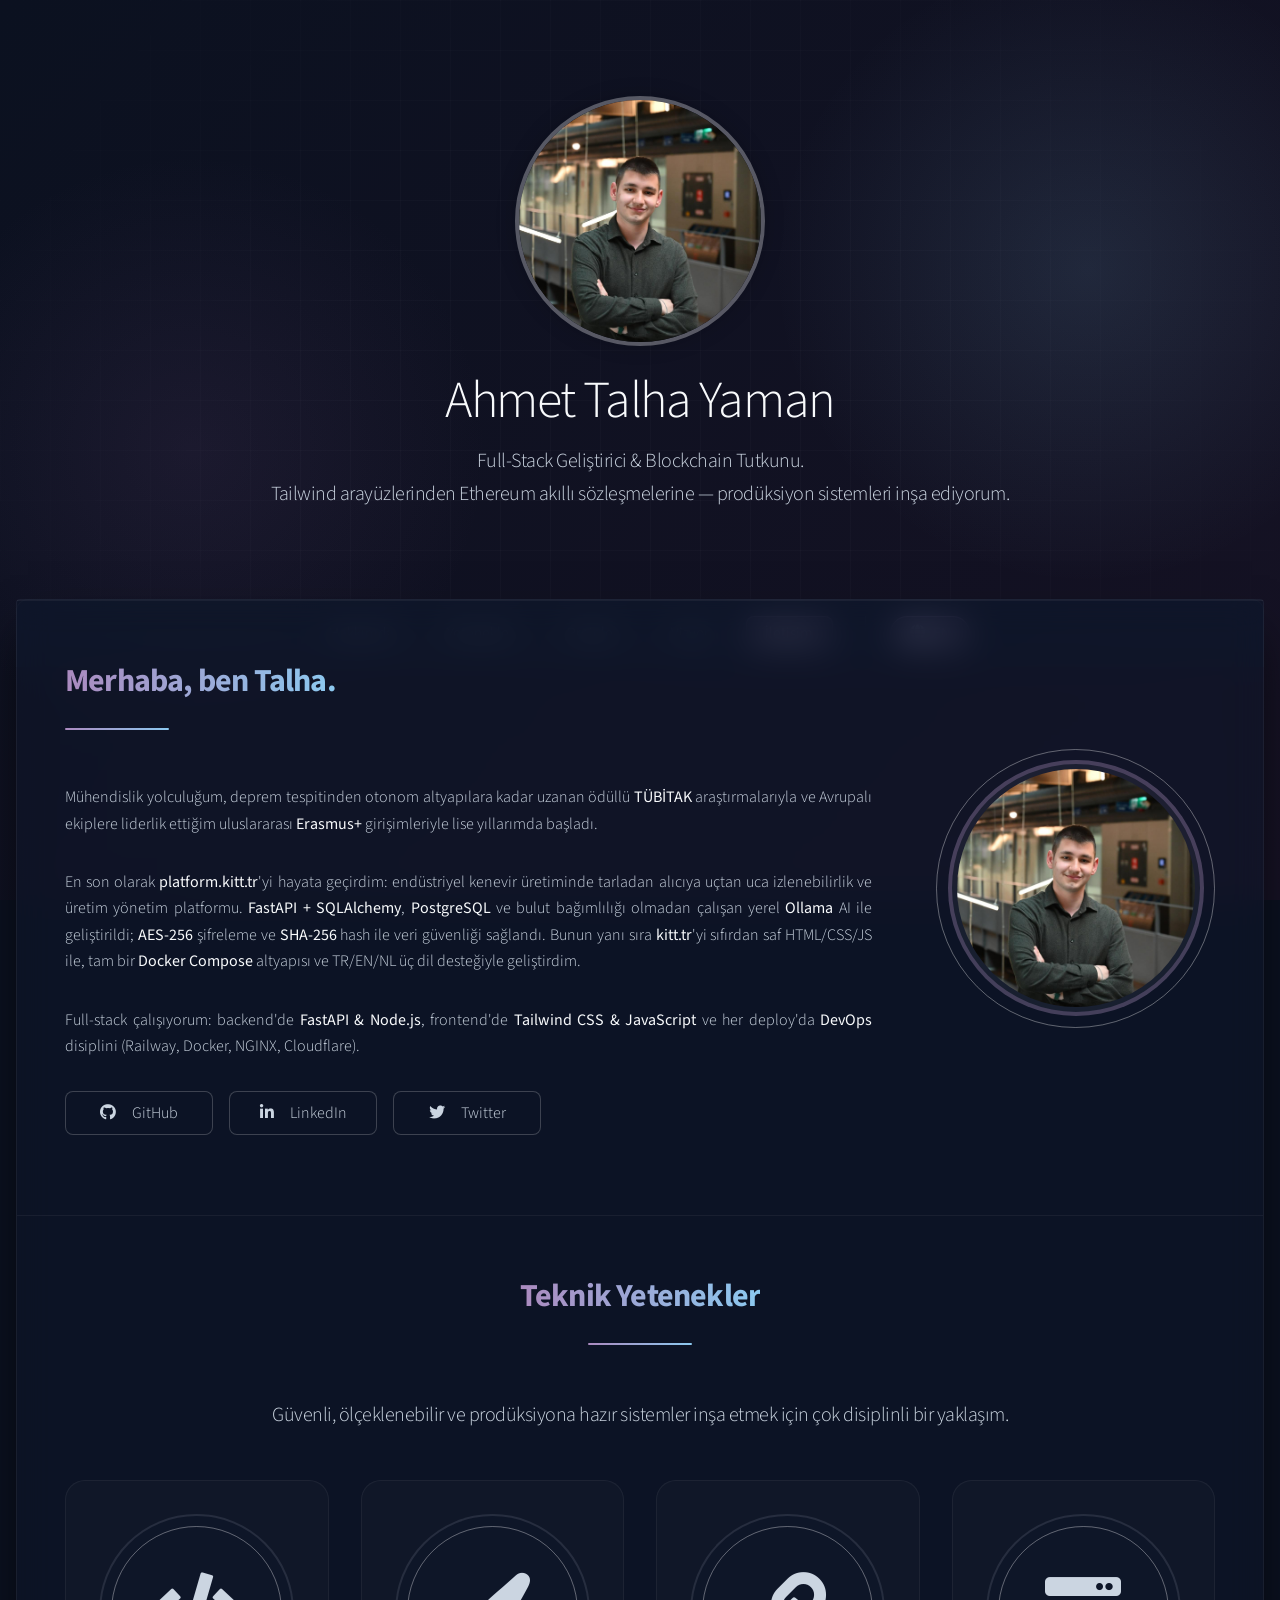
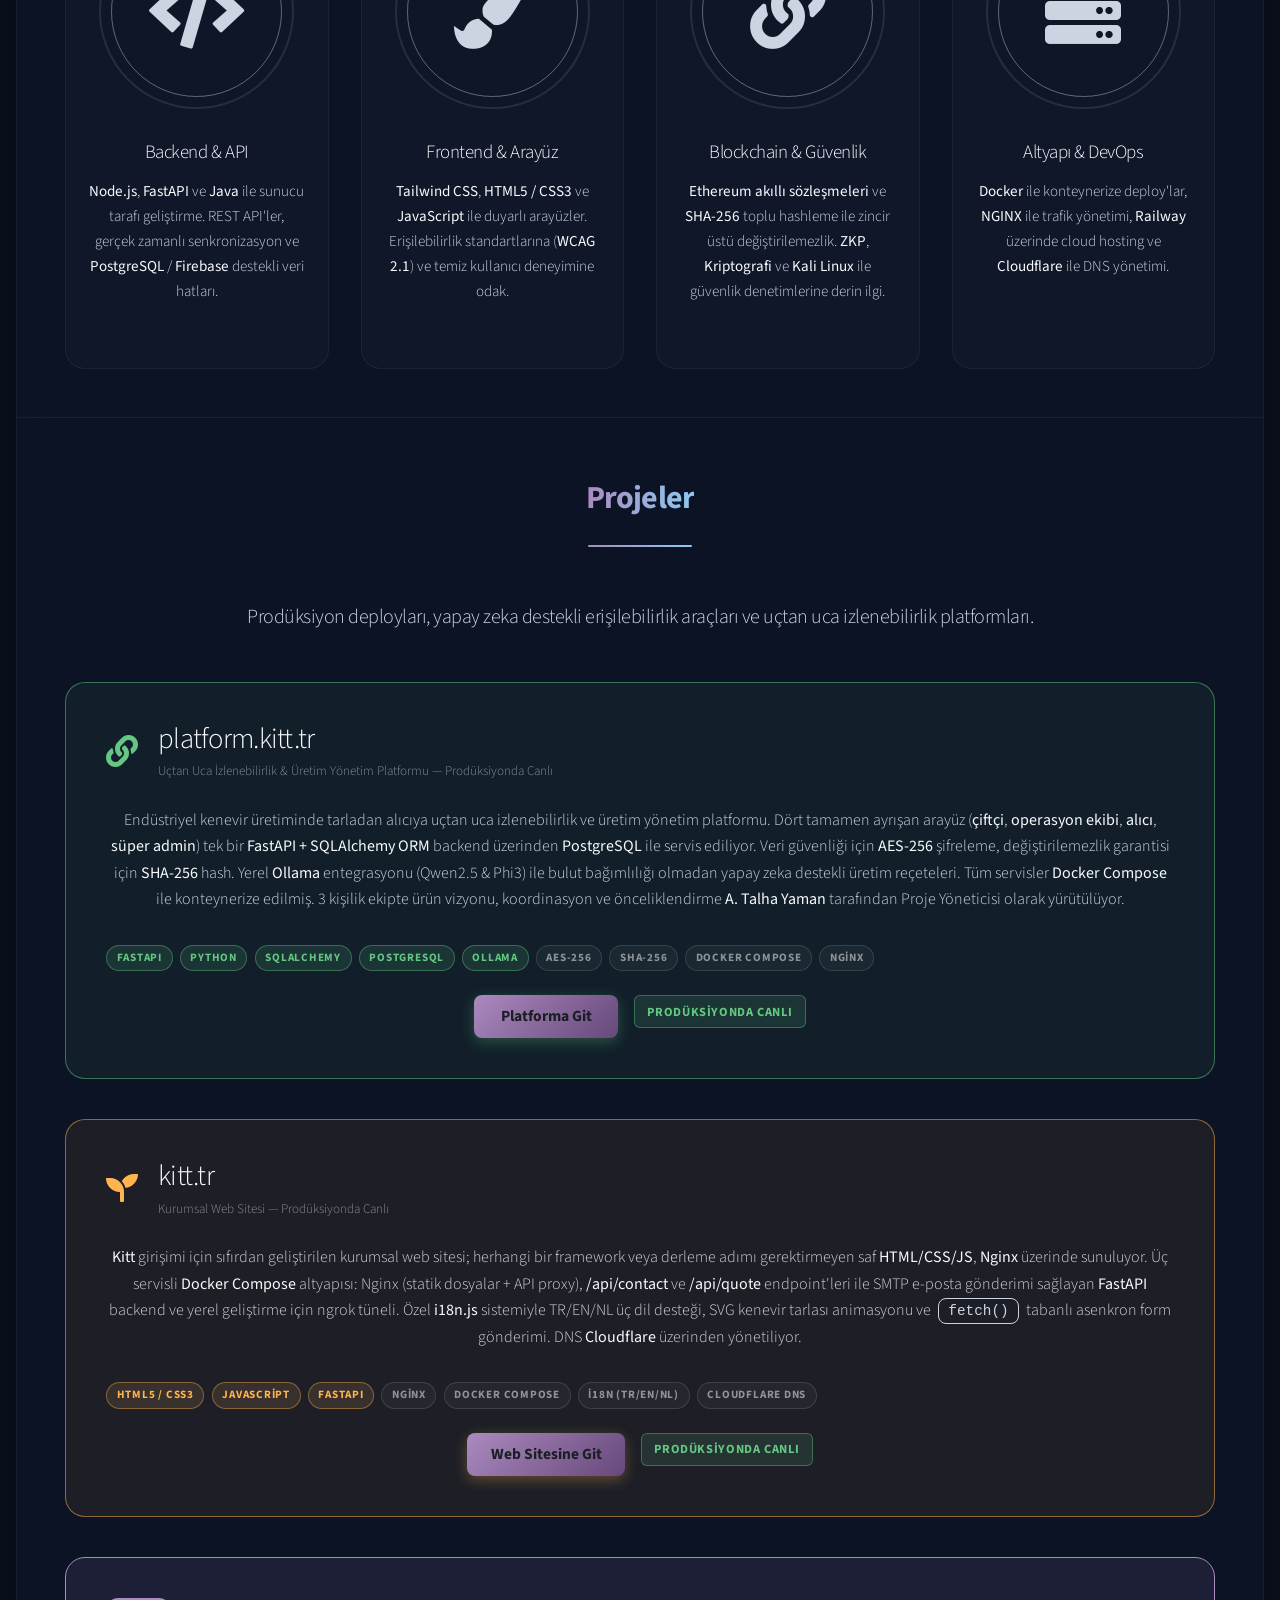
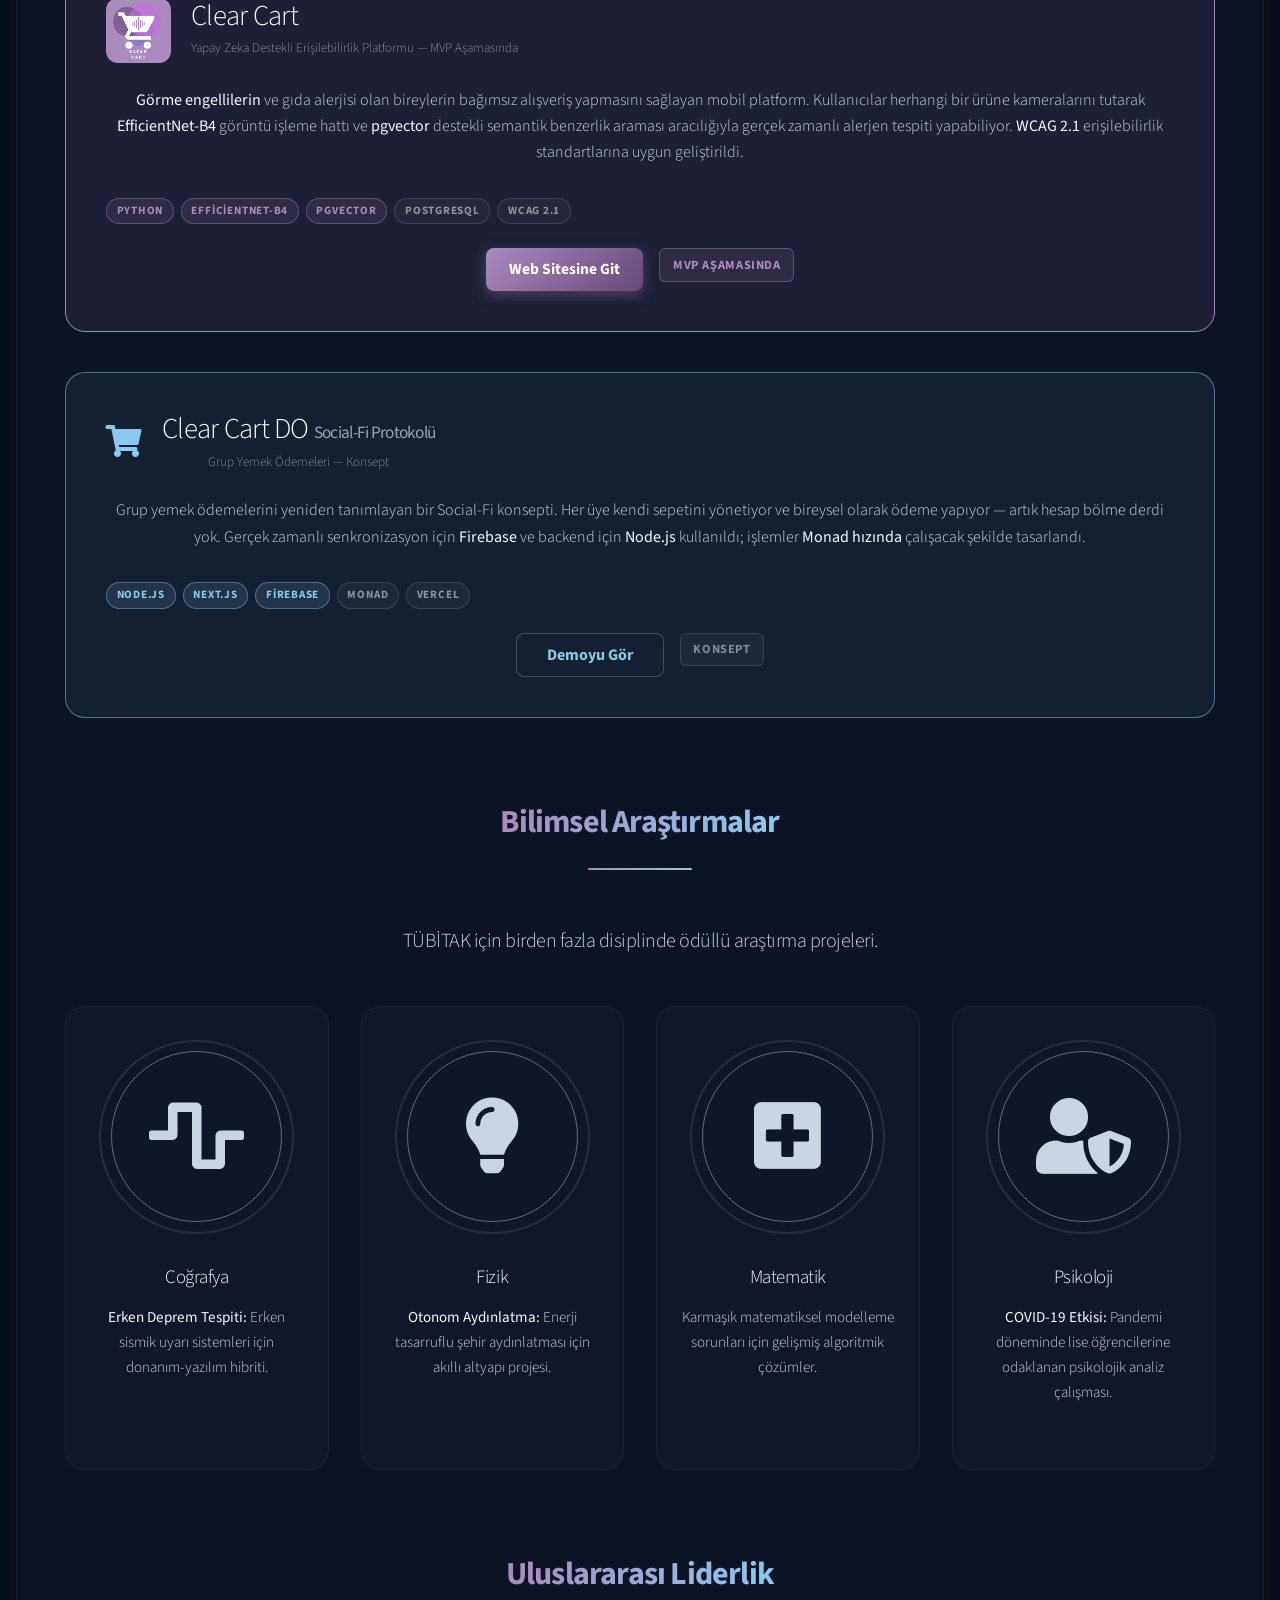
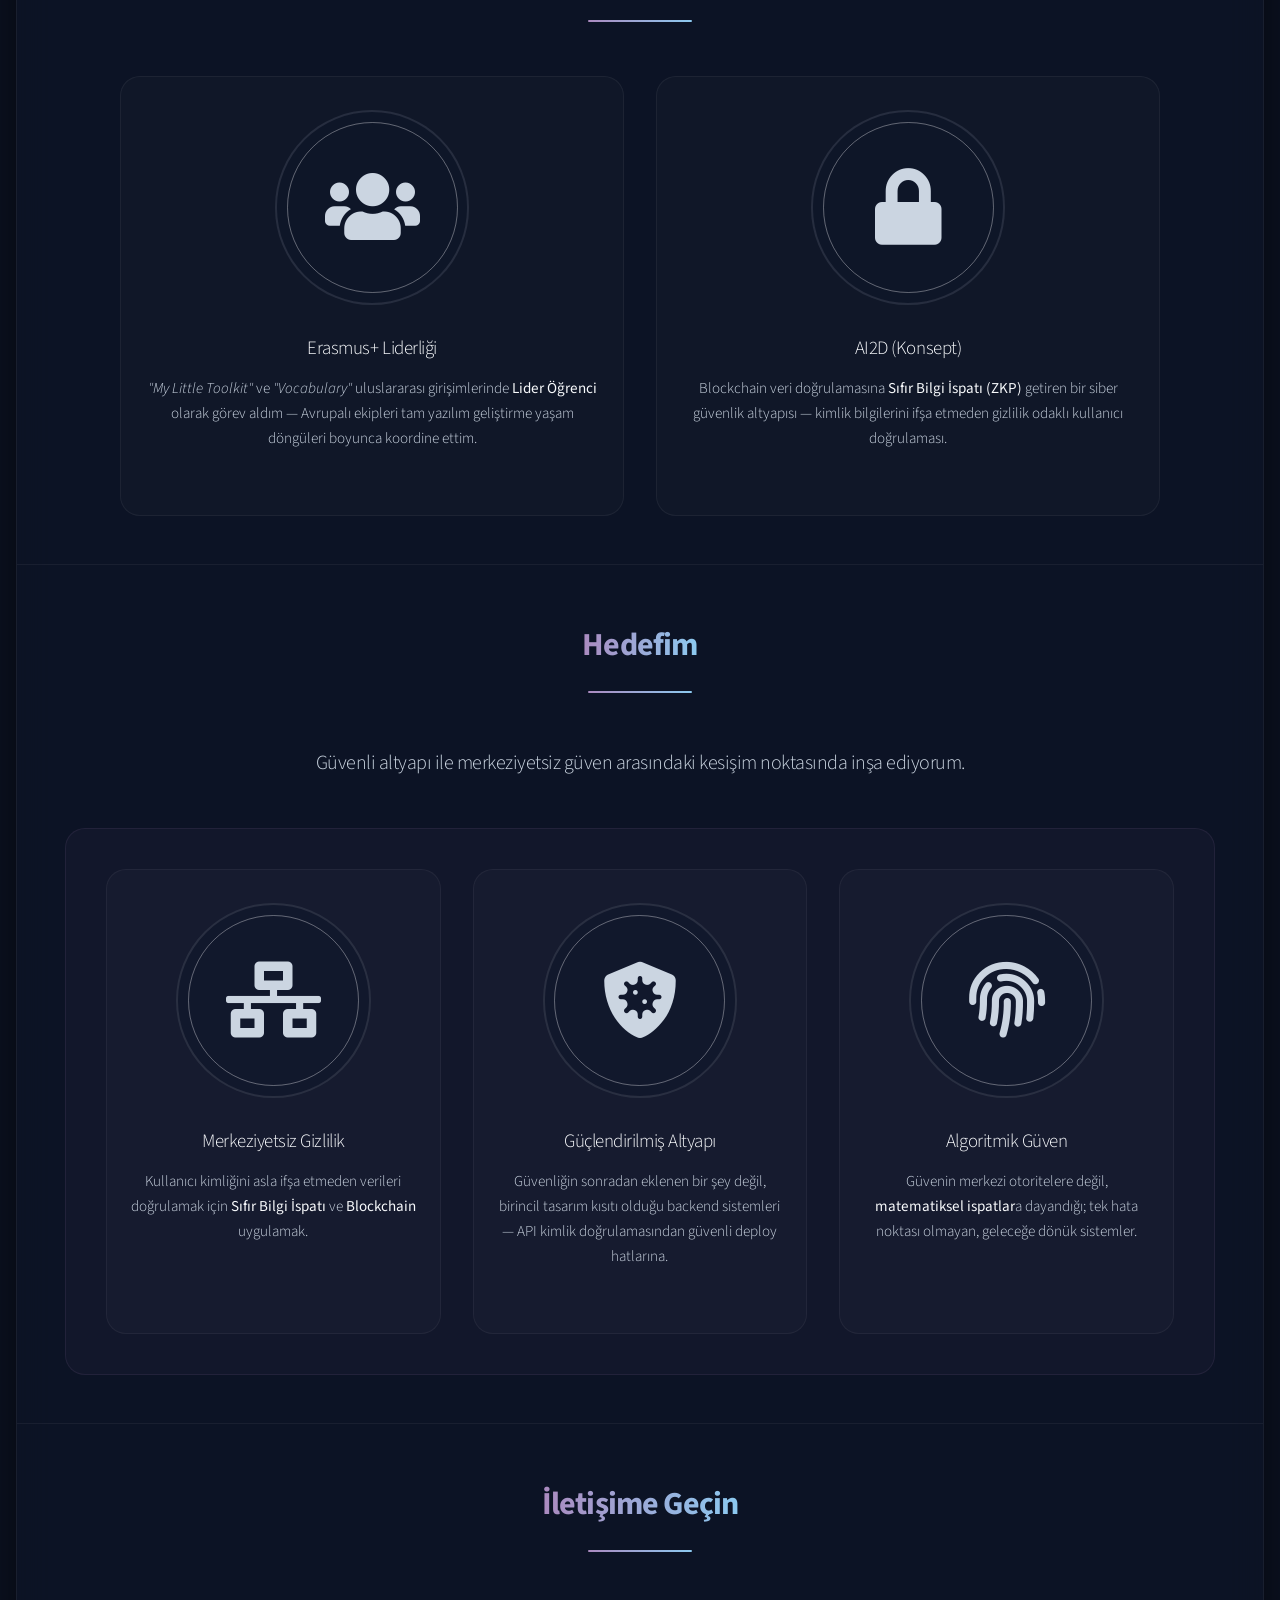
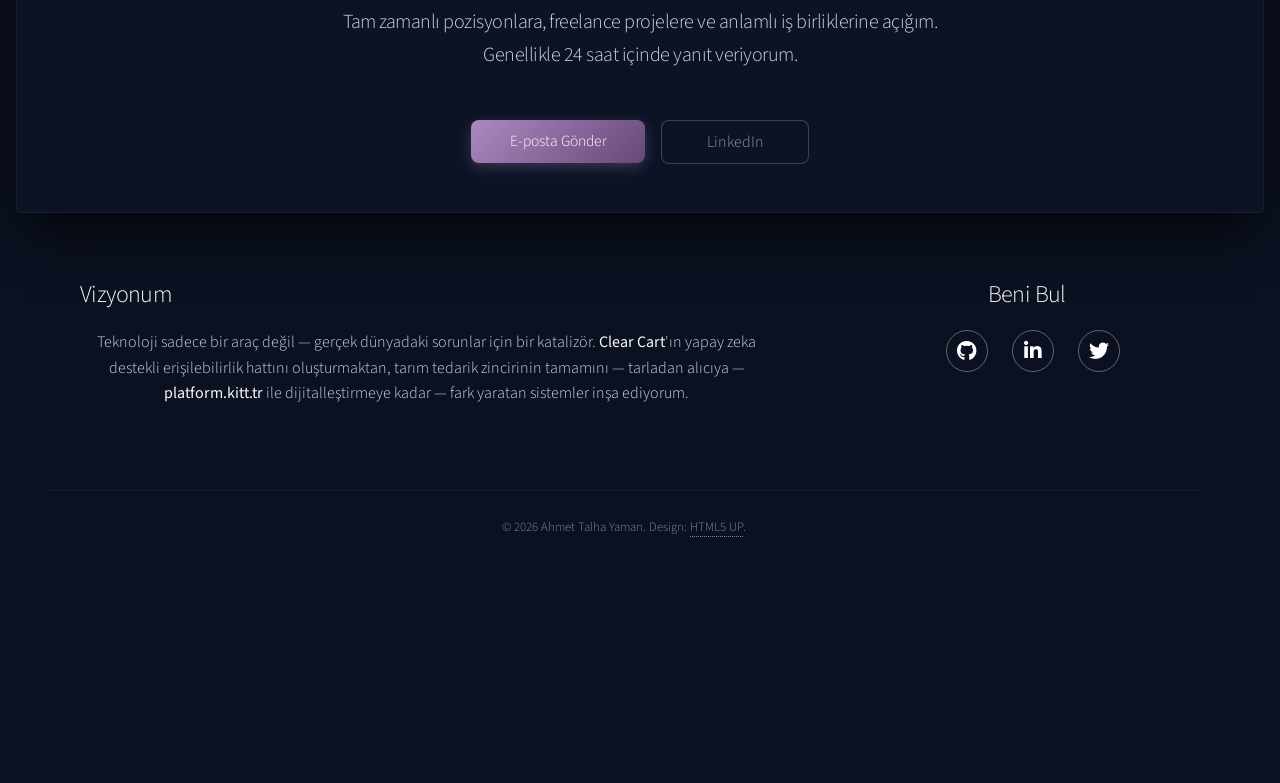
==== commit 92af53d3: "update: revamp kitt.tr and platform.kitt.tr project descriptions - platform.kitt.tr: 4 roles, AES-25" ====
--- a/tr.html
+++ b/tr.html
@@ -61,11 +61,14 @@
 							lise yıllarımda başladı.
 						</p>
 						<p>
-							En son olarak <strong>platform.kitt.tr</strong>'yi hayata geçirdim: çiftçi ekim
-							kayıtlarının <strong>SHA-256</strong> ile toplu olarak hashlenip özel bir
-							<strong>Ethereum akıllı sözleşmesi</strong> aracılığıyla değiştirilemez biçimde
-							zincire yazıldığı bir prodüksiyon izlenebilirlik platformu. Bunun yanı sıra
-							<strong>kitt.tr</strong>'yi de sıfırdan Tailwind CSS ile geliştirdim.
+							En son olarak <strong>platform.kitt.tr</strong>'yi hayata geçirdim: endüstriyel
+							kenevir üretiminde tarladan alıcıya uçtan uca izlenebilirlik ve üretim yönetim
+							platformu. <strong>FastAPI + SQLAlchemy</strong>, <strong>PostgreSQL</strong> ve
+							bulut bağımlılığı olmadan çalışan yerel <strong>Ollama</strong> AI ile
+							geliştirildi; <strong>AES-256</strong> şifreleme ve <strong>SHA-256</strong>
+							hash ile veri güvenliği sağlandı. Bunun yanı sıra <strong>kitt.tr</strong>'yi
+							sıfırdan saf HTML/CSS/JS ile, tam bir <strong>Docker Compose</strong> altyapısı
+							ve TR/EN/NL üç dil desteğiyle geliştirdim.
 						</p>
 						<p>
 							Full-stack çalışıyorum: backend'de <strong>FastAPI &amp; Node.js</strong>,
@@ -127,7 +130,7 @@
 			<section id="projects" class="main special">
 				<header class="major">
 					<h2>Projeler</h2>
-					<p>Prodüksiyon deployları, yapay zeka destekli erişilebilirlik araçları ve zincir üstü izlenebilirlik platformları.</p>
+					<p>Prodüksiyon deployları, yapay zeka destekli erişilebilirlik araçları ve uçtan uca izlenebilirlik platformları.</p>
 				</header>
 
 				<!-- platform.kitt.tr -->
@@ -136,27 +139,33 @@
 						<span class="icon solid fa-link" style="font-size: 2em; color: #64c882; margin-right: 20px; flex-shrink: 0;"></span>
 						<div>
 							<h3 class="color-blockchain">platform.kitt.tr</h3>
-							<p class="project-subtitle">Dijital İzlenebilirlik Platformu — Prodüksiyonda Canlı</p>
+							<p class="project-subtitle">Uçtan Uca İzlenebilirlik &amp; Üretim Yönetim Platformu — Prodüksiyonda Canlı</p>
 						</div>
 					</div>
 					<p>
-						Kitt girişimi için geliştirilmiş tam kapsamlı izlenebilirlik platformu.
-						Tek bir <strong>FastAPI</strong> backend üzerinden servis edilen üç ayrı
-						arayüz: <strong>yönetici</strong>, <strong>alıcı</strong> ve <strong>çiftçi</strong>.
-						Platformun özü: ekim kayıtları toplu olarak <strong>SHA-256</strong> ile
-						hashlenip özel bir <strong>Ethereum akıllı sözleşmesi</strong> aracılığıyla
-						zincire yazılıyor; değiştirilemez bir denetim izi oluşturuluyor.
-						<strong>Railway</strong> üzerinde prodüksiyona alındı.
+						Endüstriyel kenevir üretiminde tarladan alıcıya uçtan uca izlenebilirlik ve
+						üretim yönetim platformu. Dört tamamen ayrışan arayüz
+						(<strong>çiftçi</strong>, <strong>operasyon ekibi</strong>,
+						<strong>alıcı</strong>, <strong>süper admin</strong>) tek bir
+						<strong>FastAPI + SQLAlchemy ORM</strong> backend üzerinden
+						<strong>PostgreSQL</strong> ile servis ediliyor. Veri güvenliği için
+						<strong>AES-256</strong> şifreleme, değiştirilemezlik garantisi için
+						<strong>SHA-256</strong> hash. Yerel <strong>Ollama</strong> entegrasyonu
+						(Qwen2.5 &amp; Phi3) ile bulut bağımlılığı olmadan yapay zeka destekli üretim
+						reçeteleri. Tüm servisler <strong>Docker Compose</strong> ile konteynerize edilmiş.
+						3 kişilik ekipte ürün vizyonu, koordinasyon ve önceliklendirme
+						<strong>A. Talha Yaman</strong> tarafından Proje Yöneticisi olarak yürütülüyor.
 					</p>
 					<div class="tech-badges">
 						<span class="tech-badge tech-badge--green">FastAPI</span>
 						<span class="tech-badge tech-badge--green">Python</span>
+						<span class="tech-badge tech-badge--green">SQLAlchemy</span>
 						<span class="tech-badge tech-badge--green">PostgreSQL</span>
-						<span class="tech-badge tech-badge--green">Ethereum</span>
-						<span class="tech-badge tech-badge--green">Akıllı Sözleşme</span>
+						<span class="tech-badge tech-badge--green">Ollama</span>
+						<span class="tech-badge tech-badge--dark">AES-256</span>
 						<span class="tech-badge tech-badge--dark">SHA-256</span>
-						<span class="tech-badge tech-badge--dark">JavaScript</span>
-						<span class="tech-badge tech-badge--dark">Railway</span>
+						<span class="tech-badge tech-badge--dark">Docker Compose</span>
+						<span class="tech-badge tech-badge--dark">Nginx</span>
 					</div>
 					<ul class="actions" style="margin-top: 1.5em; margin-bottom: 0;">
 						<li>
@@ -180,17 +189,24 @@
 						</div>
 					</div>
 					<p>
-						<strong>Kitt</strong> girişimi için sıfırdan geliştirilen kurumsal web sitesi.
-						Net marka iletişimi ve performansa odaklanılarak, layout için utility-first
-						yaklaşım sunan <strong>Tailwind CSS</strong> ve interaktivite için vanilla
-						<strong>JavaScript</strong> kullanıldı. DNS <strong>Cloudflare</strong>
-						üzerinden yönetiliyor; hosting <strong>Railway</strong> üzerinde prodüksiyonda.
+						<strong>Kitt</strong> girişimi için sıfırdan geliştirilen kurumsal web sitesi;
+						herhangi bir framework veya derleme adımı gerektirmeyen saf
+						<strong>HTML/CSS/JS</strong>, <strong>Nginx</strong> üzerinde sunuluyor.
+						Üç servisli <strong>Docker Compose</strong> altyapısı: Nginx (statik dosyalar +
+						API proxy), <strong>/api/contact</strong> ve <strong>/api/quote</strong>
+						endpoint'leri ile SMTP e-posta gönderimi sağlayan <strong>FastAPI</strong>
+						backend ve yerel geliştirme için ngrok tüneli. Özel <strong>i18n.js</strong>
+						sistemiyle TR/EN/NL üç dil desteği, SVG kenevir tarlası animasyonu ve
+						<code>fetch()</code> tabanlı asenkron form gönderimi.
+						DNS <strong>Cloudflare</strong> üzerinden yönetiliyor.
 					</p>
 					<div class="tech-badges">
-						<span class="tech-badge tech-badge--orange">Tailwind CSS</span>
+						<span class="tech-badge tech-badge--orange">HTML5 / CSS3</span>
 						<span class="tech-badge tech-badge--orange">JavaScript</span>
-						<span class="tech-badge tech-badge--dark">HTML5 / CSS3</span>
-						<span class="tech-badge tech-badge--dark">Railway</span>
+						<span class="tech-badge tech-badge--orange">FastAPI</span>
+						<span class="tech-badge tech-badge--dark">Nginx</span>
+						<span class="tech-badge tech-badge--dark">Docker Compose</span>
+						<span class="tech-badge tech-badge--dark">i18n (TR/EN/NL)</span>
 						<span class="tech-badge tech-badge--dark">Cloudflare DNS</span>
 					</div>
 					<ul class="actions" style="margin-top: 1.5em; margin-bottom: 0;">
@@ -395,8 +411,8 @@
 				<p style="text-align: justify; margin: 0; line-height: 1.6;">
 					Teknoloji sadece bir araç değil — gerçek dünyadaki sorunlar için bir katalizör.
 					<strong>Clear Cart</strong>'ın yapay zeka destekli erişilebilirlik hattını
-					oluşturmaktan, tarımsal ekim verilerini <strong>platform.kitt.tr</strong>
-					aracılığıyla <strong>Ethereum</strong>'a değiştirilemez biçimde yazmaya kadar —
+					oluşturmaktan, tarım tedarik zincirinin tamamını — tarladan alıcıya —
+					<strong>platform.kitt.tr</strong> ile dijitalleştirmeye kadar —
 					fark yaratan sistemler inşa ediyorum.
 				</p>
 			</section>
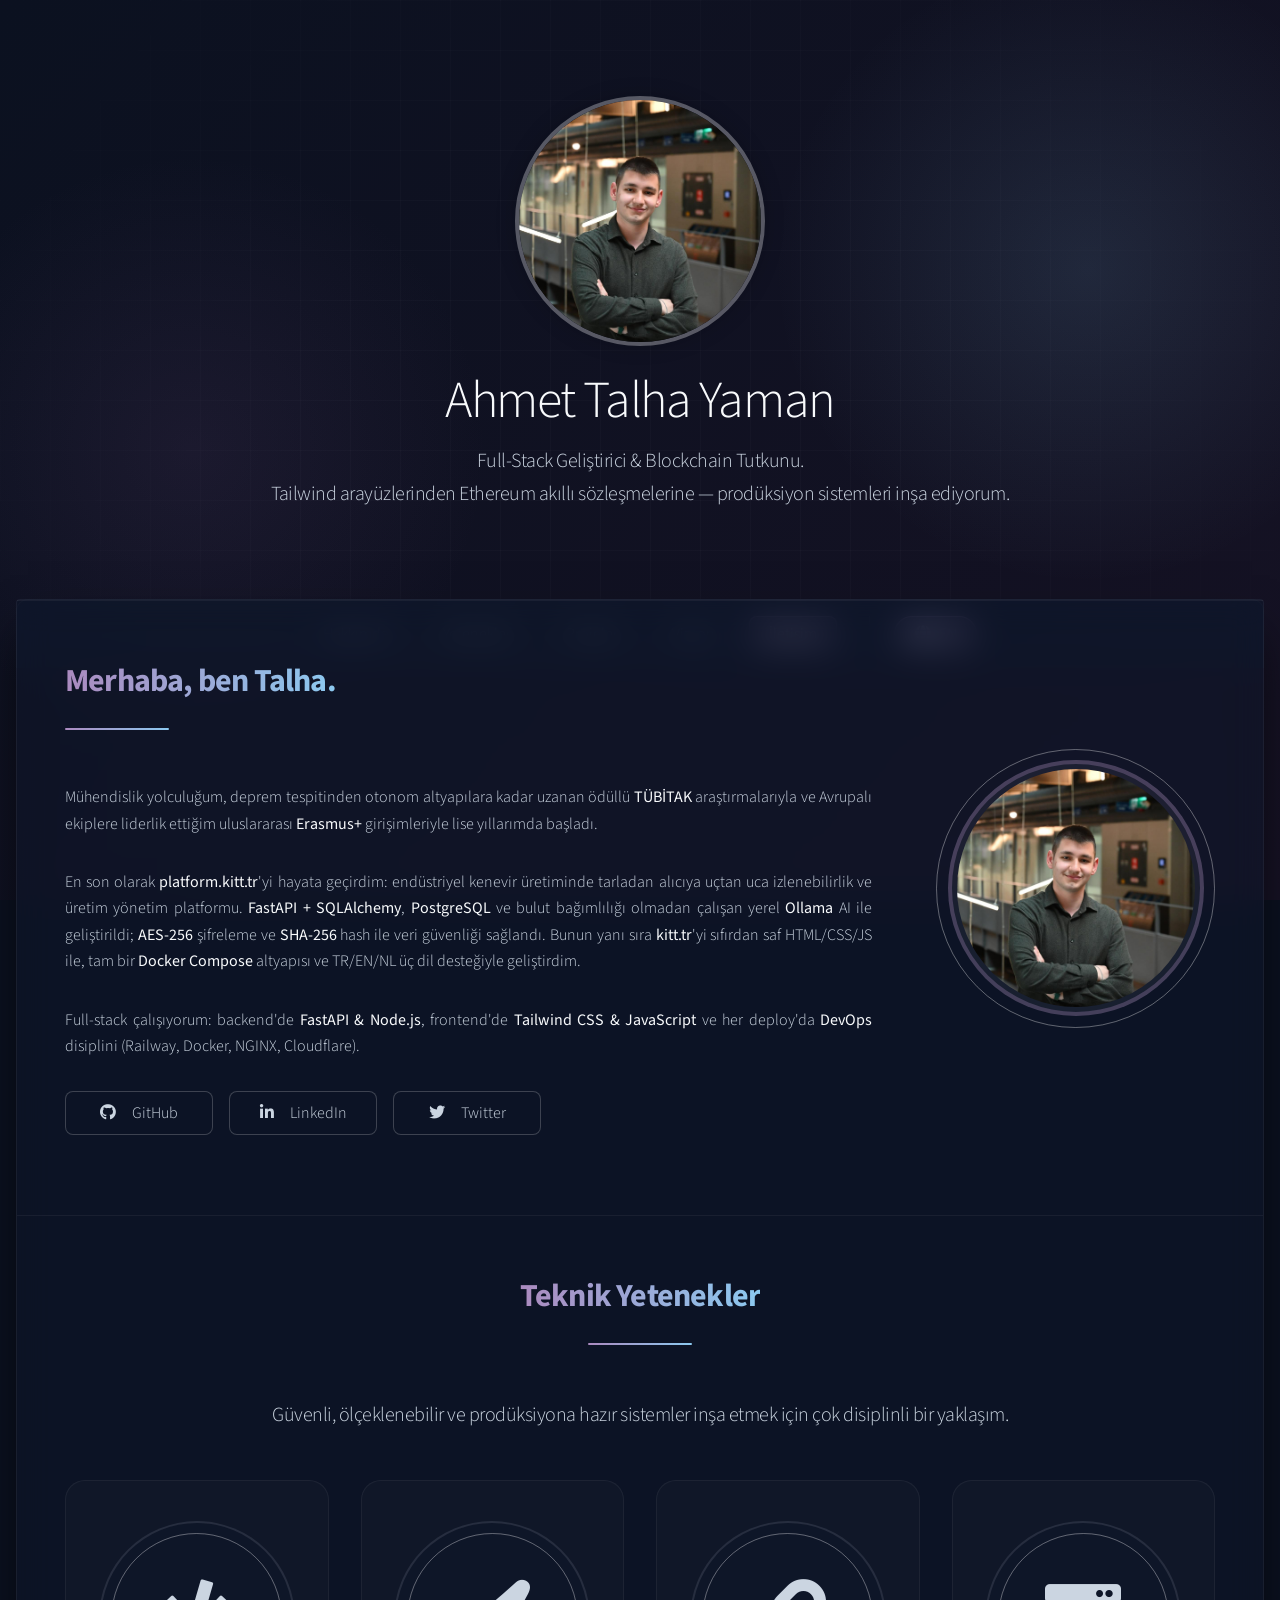
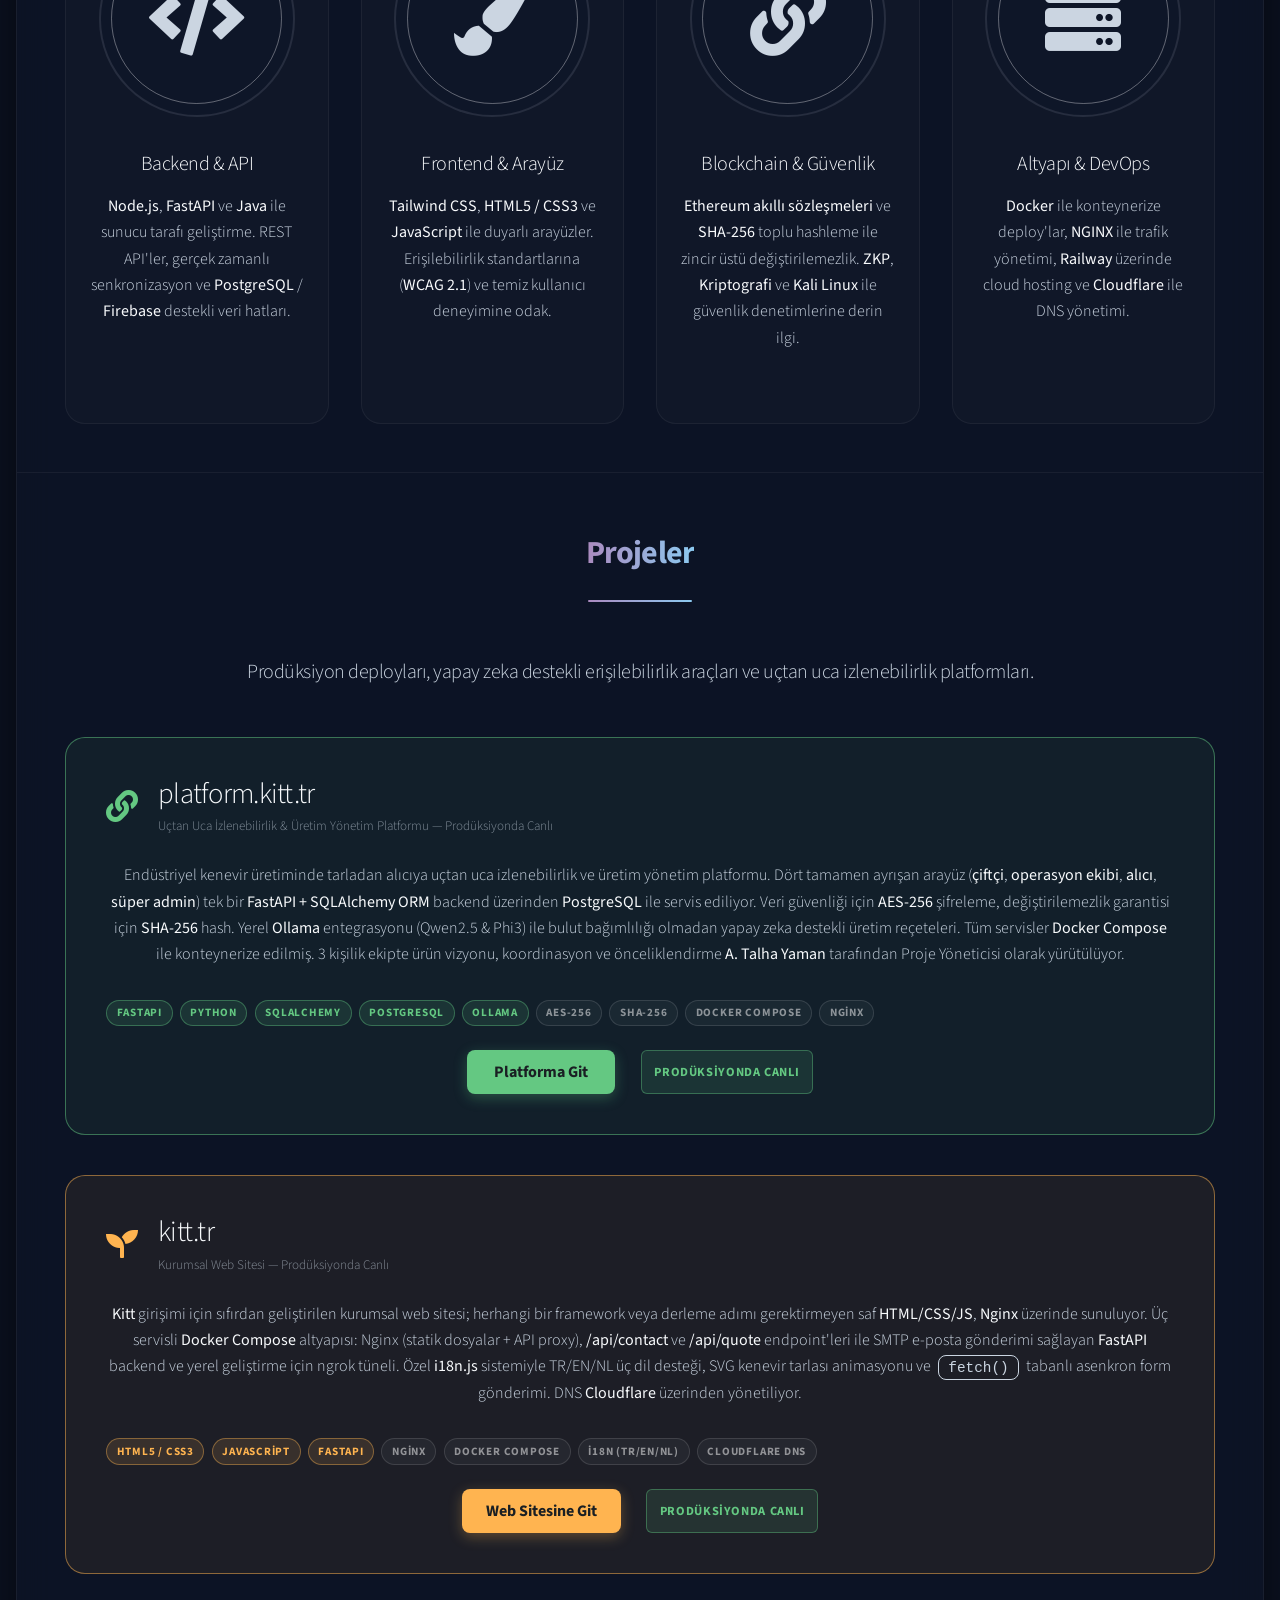
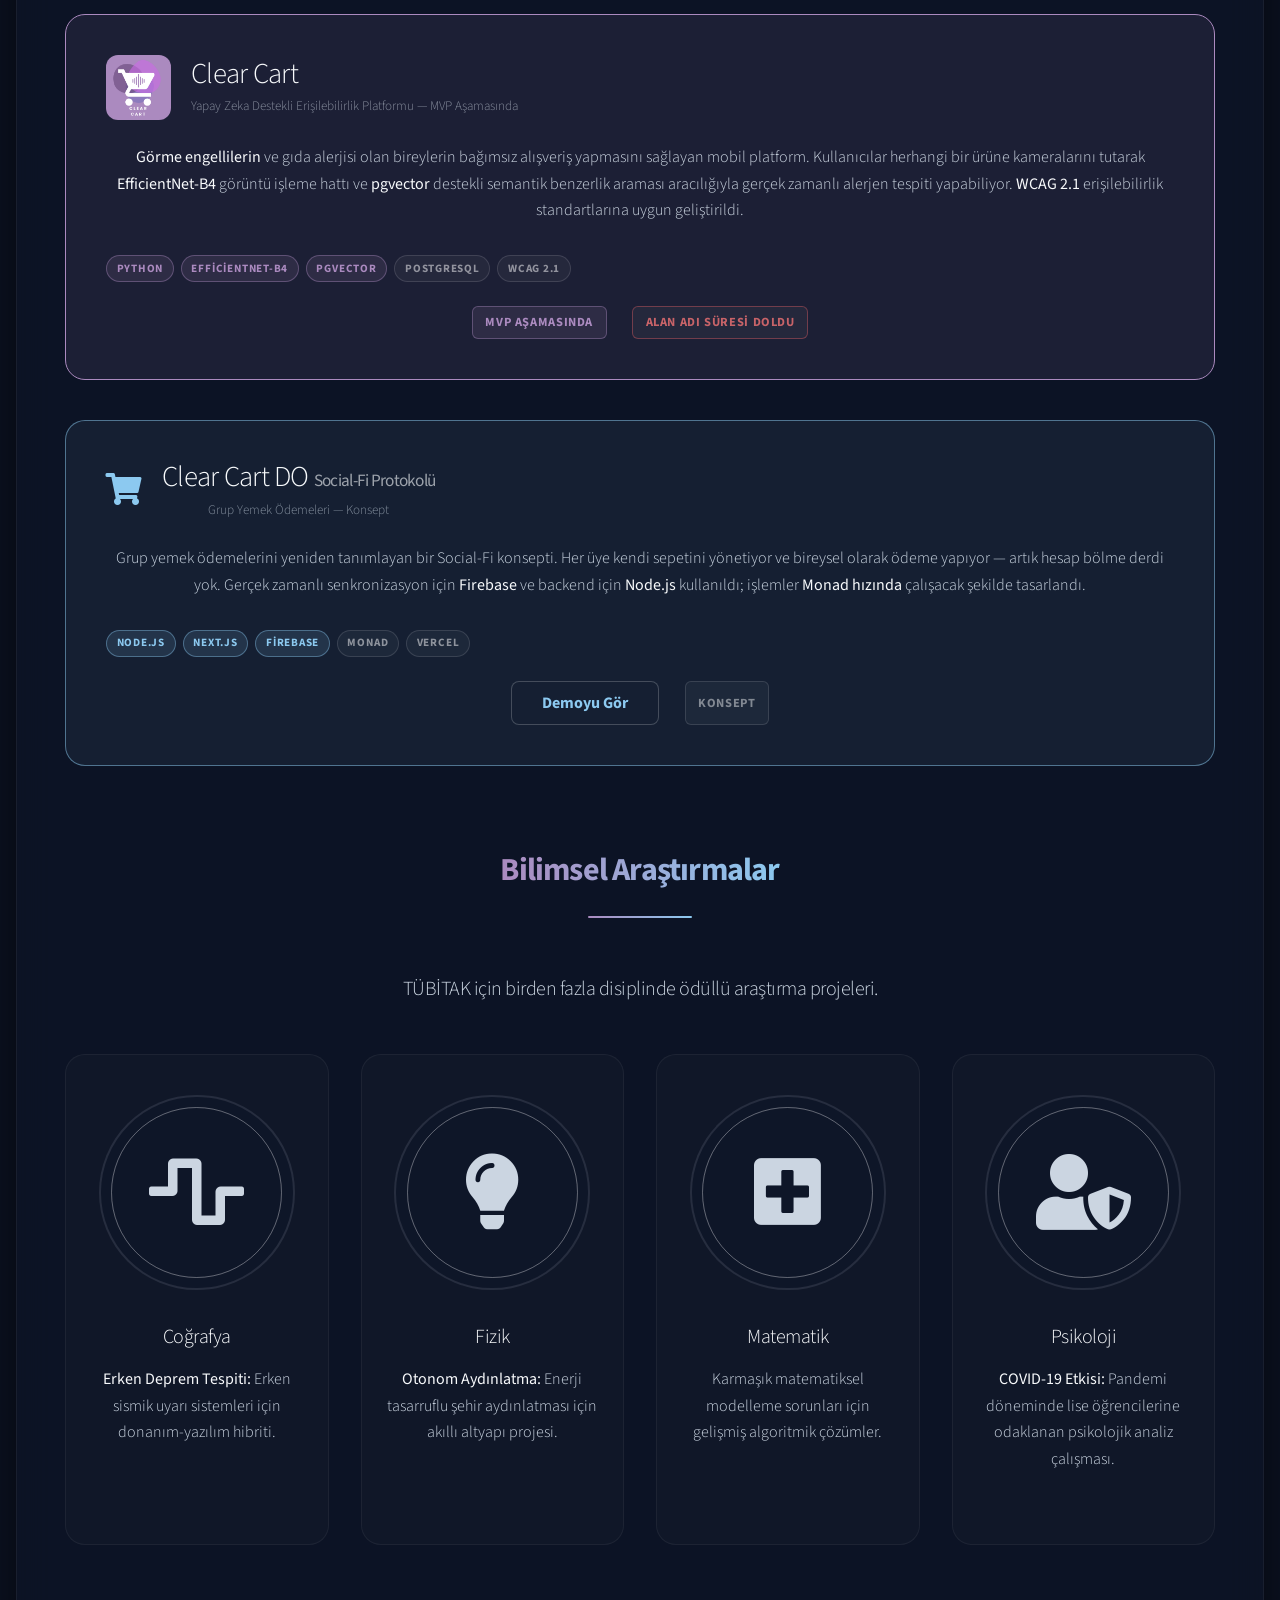
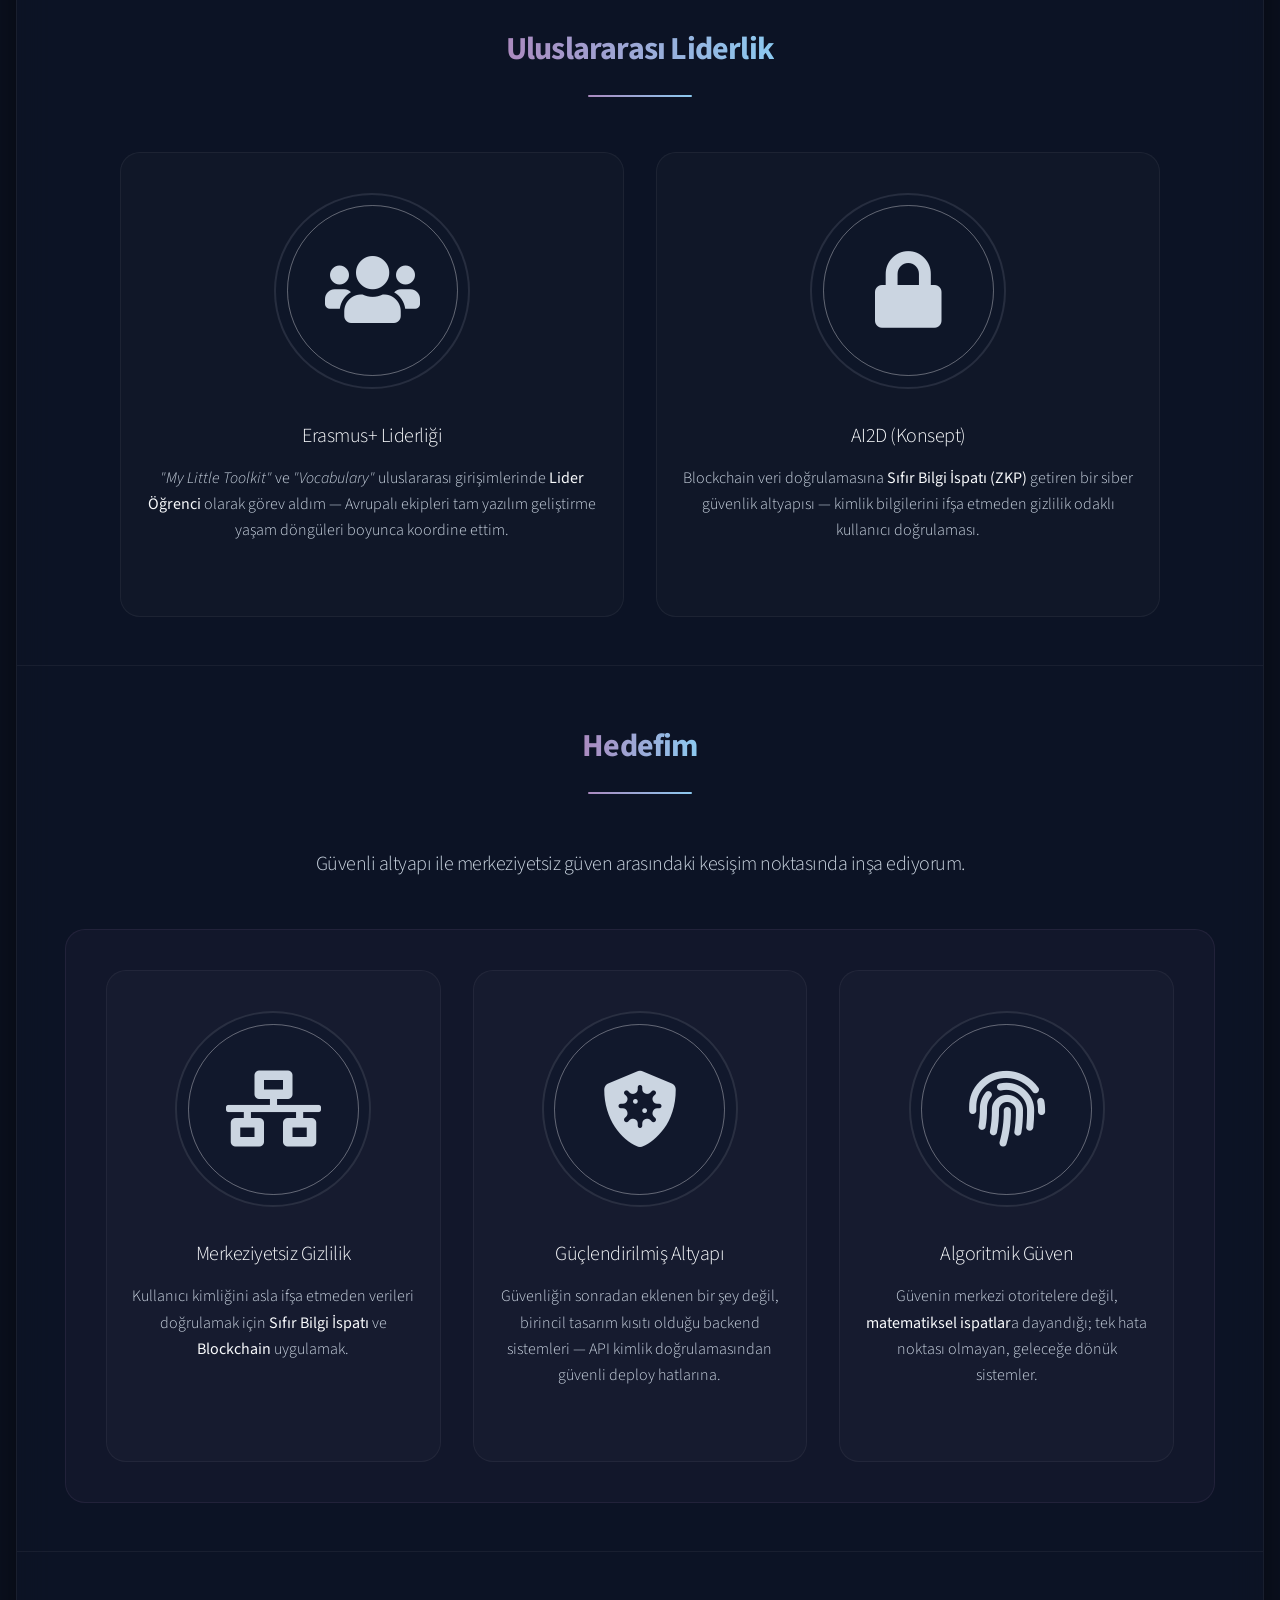
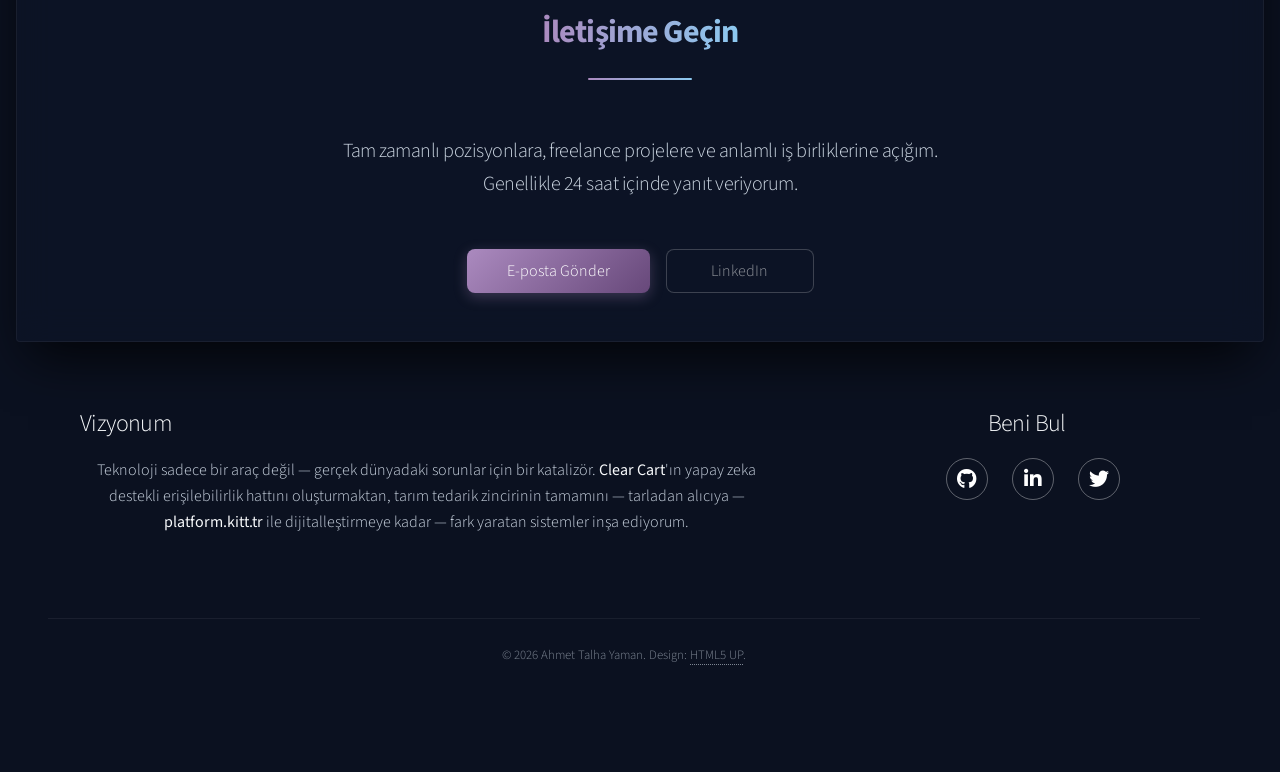
==== commit ac15046b: "fix: green/orange buttons, badge alignment, Clear Cart domain expired - Fix btn-blockchain/btn-web c" ====
--- a/tr.html
+++ b/tr.html
@@ -247,12 +247,10 @@
 					</div>
 					<ul class="actions" style="margin-top: 1.5em; margin-bottom: 0;">
 						<li>
-							<a href="https://clearcart.com.tr/en" class="button primary small btn-purple" target="_blank">
-								Web Sitesine Git
-							</a>
-						</li>
-						<li>
 							<span class="status-badge status-badge--mvp">MVP Aşamasında</span>
+						</li>
+						<li>
+							<span class="status-badge status-badge--expired">Alan Adı Süresi Doldu</span>
 						</li>
 					</ul>
 				</div>
--- a/assets/css/main.css
+++ b/assets/css/main.css
@@ -172,6 +172,24 @@
 }
 
 /* Status Badges */
+.project-card ul.actions {
+	display: flex;
+	flex-wrap: wrap;
+	align-items: stretch;
+	gap: 0.6em;
+}
+
+.project-card ul.actions li {
+	display: flex;
+	align-items: stretch;
+	margin: 0;
+}
+
+.project-card ul.actions li .status-badge {
+	display: flex;
+	align-items: center;
+}
+
 .status-badge {
 	display: inline-flex;
 	align-items: center;
@@ -202,25 +220,41 @@
 	color: rgba(255,255,255,0.45);
 }
 
+.status-badge--expired {
+	background: rgba(255,255,255,0.04);
+	border: 1px solid rgba(255,100,100,0.35);
+	color: rgba(255,120,120,0.75);
+}
+
 /* Colored CTA Buttons */
 a.btn-blockchain.button.primary {
-	background-color: #64c882 !important;
+	background: #64c882 !important;
 	color: #1a1f23 !important;
 	border-color: #64c882 !important;
 	box-shadow: 0 4px 14px 0 rgba(100, 200, 130, 0.3) !important;
 	font-weight: 700 !important;
 }
 
+a.btn-blockchain.button.primary:hover {
+	background: #50b86e !important;
+	box-shadow: 0 8px 25px rgba(100, 200, 130, 0.5) !important;
+}
+
 a.btn-web.button.primary {
-	background-color: #ffb450 !important;
+	background: #ffb450 !important;
 	color: #1a1f23 !important;
 	border-color: #ffb450 !important;
 	box-shadow: 0 4px 14px 0 rgba(255, 180, 80, 0.3) !important;
 	font-weight: 700 !important;
 }
 
+a.btn-web.button.primary:hover {
+	background: #e8a040 !important;
+	box-shadow: 0 8px 25px rgba(255, 180, 80, 0.5) !important;
+}
+
 a.btn-purple.button.primary {
-	background-color: #ab8abf !important;
+	background: #ab8abf !important;
 	color: #ffffff !important;
 	border-color: #ab8abf !important;
 	box-shadow: 0 4px 14px 0 rgba(171, 138, 191, 0.35) !important;
